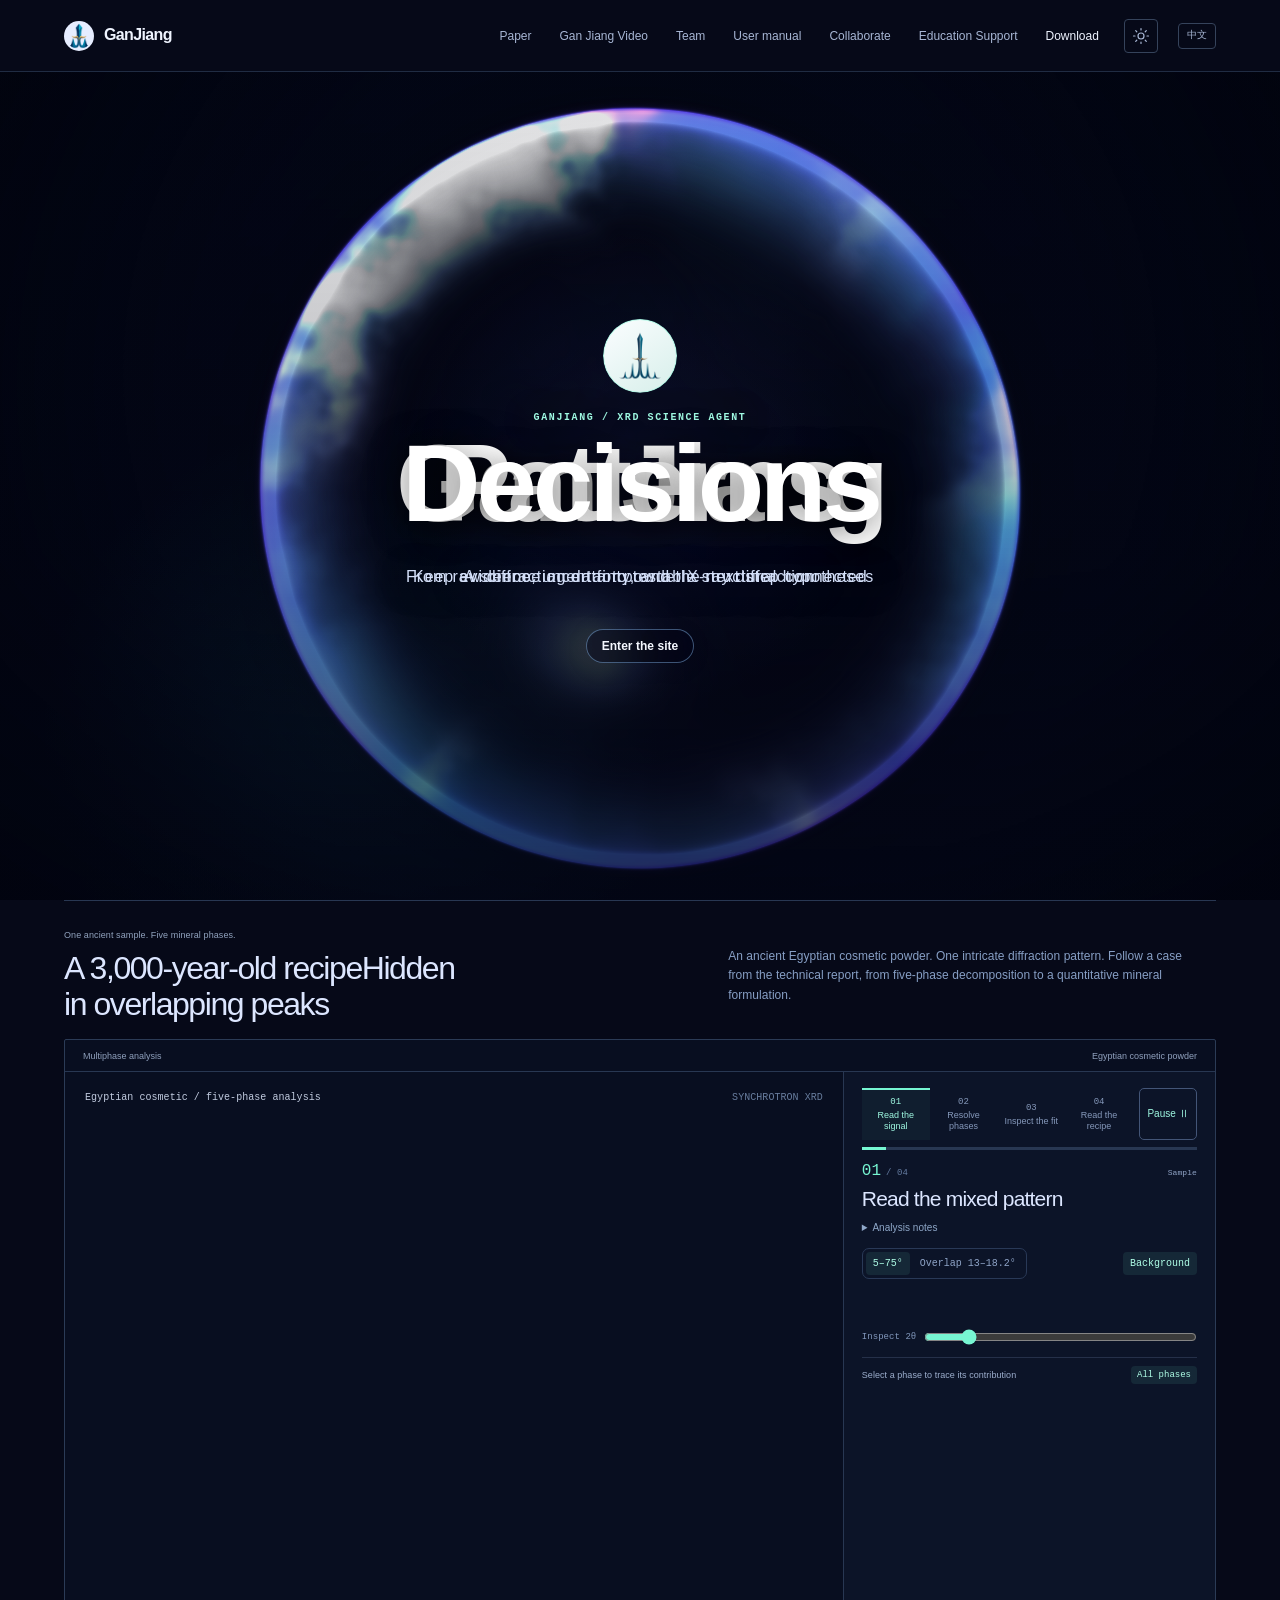
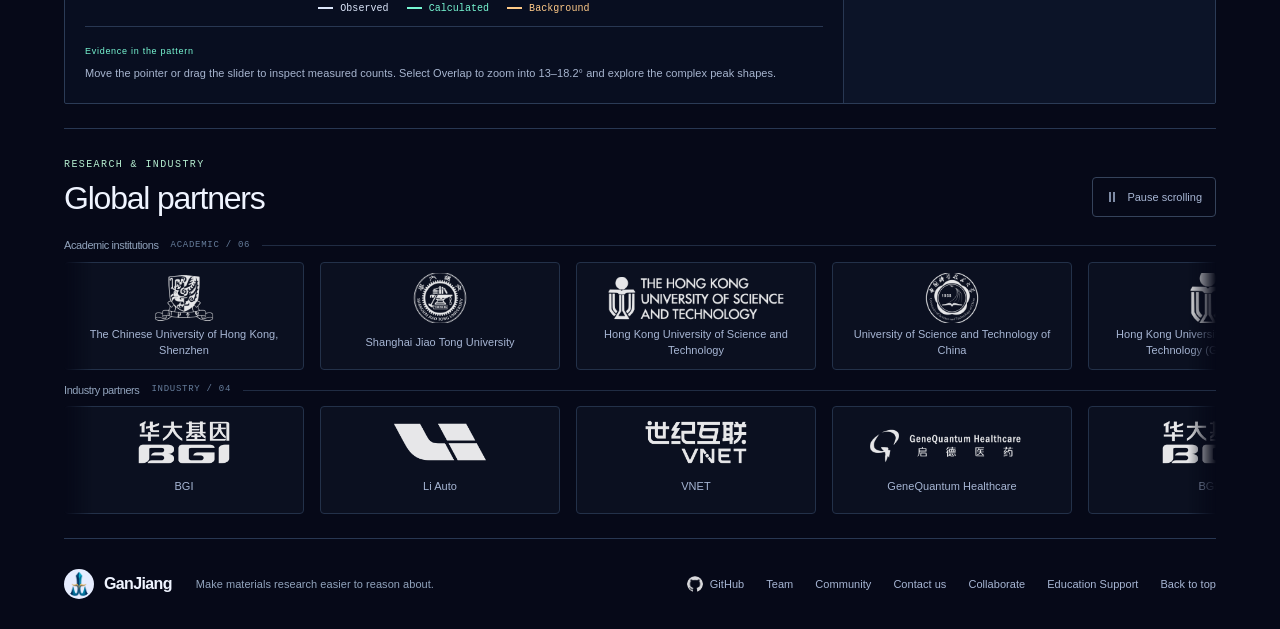
==== index.html @ f4f778bf "update" ====
<!doctype html>
<html lang="zh-CN">
  <head>
    <meta charset="UTF-8" />
    <meta name="viewport" content="width=device-width, initial-scale=1.0" />
    <meta name="description" content="干将是面向粉末 X 射线衍射的科学智能体：把图谱分析变成可追溯的研究判断。" />
    <meta name="theme-color" content="#060918" />
    <script src="theme.js"></script>
    <meta property="og:type" content="website" />
    <meta property="og:locale" content="zh_CN" />
    <meta property="og:title" content="干将 — X 射线衍射科学智能体" />
    <meta property="og:description" content="把复杂图谱转化为可验证的结构结论，推动材料表征智能化。" />
    <meta property="og:image" content="https://ganjiang.asia/assets/video/ganjiang-full-film-poster.jpg" />
    <meta property="og:image:type" content="image/jpeg" />
    <meta property="og:image:width" content="1920" />
    <meta property="og:image:height" content="1080" />
    <meta property="og:image:alt" content="干将连接 XRD 表征、智能分析与材料结构判断" />
    <meta name="twitter:card" content="summary_large_image" />
    <meta name="twitter:title" content="干将 — X 射线衍射科学智能体" />
    <meta name="twitter:description" content="把复杂图谱转化为可验证的结构结论，推动材料表征智能化。" />
    <meta name="twitter:image" content="https://ganjiang.asia/assets/video/ganjiang-full-film-poster.jpg" />
    <title>干将 — X 射线衍射科学智能体</title>
    <link rel="icon" type="image/png" href="assets/images/favicon.png" />
    <link rel="apple-touch-icon" href="assets/images/apple-touch-icon.png" />
    <link rel="preload" as="image" href="assets/images/ganjiang-logo-small.webp" fetchpriority="high" />
    <link rel="preload" as="image" href="assets/video/ganjiang-inside-matter-poster.webp" type="image/webp" />
    <link rel="stylesheet" href="styles.css" />
    <link rel="stylesheet" href="phase-story.css" />
    <link rel="stylesheet" href="design-system.css" />
    <link rel="stylesheet" href="egypt-story.css" />
    <link rel="stylesheet" href="science-film.css" />
    <link rel="stylesheet" href="community.css" />
    <link rel="stylesheet" href="site-chrome.css" />
    <link rel="stylesheet" href="presentation.css" />
    <link rel="stylesheet" href="global-users.css" />
    <link rel="stylesheet" href="education.css" />
    <link rel="stylesheet" href="theme.css" />
    <noscript><style>#presentation[data-reveal]{opacity:1;transform:none}</style></noscript>
    <script defer src="intro-scene.js"></script>
    <script defer src="script.js"></script>
    <script defer src="science-data.js"></script>
    <script defer src="assets/science/benchmark-data.js"></script>
    <script defer src="phase-story.js"></script>
    <script defer src="science-charts.js"></script>
    <script defer src="design.js"></script>
    <script defer src="system-story.js"></script>
    <script defer src="egypt-story.js"></script>
    <script defer src="science-film.js"></script>
    <script defer src="community.js"></script>
    <script defer src="partners.js"></script>
    <script defer src="presentation.js"></script>
    <script defer src="global-users.js"></script>
    <script defer src="education.js"></script>
    <script defer src="title-style.js"></script>
</head>
  <body class="site-v2">
    <a class="skip-link" href="#home" data-design-copy="skip">跳到主要内容</a>
    <header class="site-header shared-header">
      <a class="brand" href="#top" aria-label="Gan Jiang 首页"><img class="brand-logo" width="30" height="30" decoding="async" src="assets/images/logo-small.webp" alt="" /> GanJiang</a>
      <div class="header-actions"><div class="social-links header-social" aria-label="社交链接"><a class="social-link github-link" href="https://github.com/DeltaGanjiang" target="_blank" rel="noreferrer" aria-label="GitHub: DeltaGanjiang"><img src="assets/images/github.webp" alt="" /><span>GitHub</span></a><span class="social-link xiaohongshu-link" aria-label="小红书：95614037352"><img src="assets/images/xaiohongshu.webp" alt="" /><span>95614037352</span></span></div><button class="language-toggle" type="button" aria-label="Switch to English">EN</button><button aria-controls="site-nav" class="menu-toggle" type="button" aria-label="打开导航" aria-expanded="false">菜单</button></div>
      <nav id="site-nav" class="nav" aria-label="Main navigation"><a href="https://arxiv.org/abs/2610.07862" target="_blank" rel="noopener noreferrer" data-design-copy="navPaper">论文</a><a href="film.html" data-design-copy="navFilm">干将视频介绍</a><a href="team.html" data-i18n="navTeam">团队成员</a><a href="booklet/index.html" data-design-copy="navManual" data-booklet-link>使用说明书</a><a href="collaborate.html" data-design-copy="navCollaboration">生态合作</a><a href="education.html" data-education-copy="navEducation">教育支持计划</a><a class="nav-cta" href="apps/index.html" data-design-copy="navDownload">下载干将</a></nav>
    <div class="reading-progress" aria-hidden="true"><i></i></div></header>
    <main id="top">
      <section class="orb-intro" aria-labelledby="orb-intro-title">
        <canvas id="orb-canvas" aria-hidden="true"></canvas>
        <div class="orb-intro-copy">
          <img class="orb-intro-logo" width="256" height="256" fetchpriority="high" decoding="async" src="assets/images/ganjiang-logo-small.webp" alt="" />
          <p class="orb-intro-kicker">GANJIANG / XRD SCIENCE AGENT</p>
          <div class="orb-intro-message">
            <h1 id="orb-intro-title"><span class="orb-copy-frame" data-i18n="orbTitle">干将</span><span class="orb-copy-frame" data-i18n="orbTitleTwo" aria-hidden="true">图谱</span><span class="orb-copy-frame" data-i18n="orbTitleThree" aria-hidden="true">决策</span></h1>
            <p class="orb-intro-subtitle"><span class="orb-copy-frame" data-i18n="orbSubtitle">面向粉末 X 射线衍射的科学智能体</span><span class="orb-copy-frame" data-i18n="orbSubtitleTwo" aria-hidden="true">从原始衍射信号，走向可验证的结构判断</span><span class="orb-copy-frame" data-i18n="orbSubtitleThree" aria-hidden="true">让证据、不确定性与下一步始终保持连接</span></p>
          </div>
          <a class="orb-intro-enter" href="#home" data-i18n="orbCta">进入首页</a>
        </div>
      </section>
      <section id="home" class="hero section-shell" aria-labelledby="hero-title">
        <div class="hero-copy">
          <p class="eyebrow hero-label"><span data-i18n="heroEyebrow">面向粉末 X 射线衍射的科学智能体</span></p>
          <h2 id="hero-title" data-i18n="heroTitle"><span class="hero-title-line">从一张图谱</span><span class="hero-title-line">到可信的<em>结构结论</em></span></h2>
          <p class="hero-text" data-i18n="heroText">干将连接物相识别、多相分解与结构精修，让每一步判断都有证据可循。</p>
          <div class="hero-actions"><a class="button" href="#egypt-story" data-design-copy="explore">探索古埃及配方</a><a class="text-link" href="apps/index.html" data-design-copy="try">体验干将</a></div>
        </div>
        <a class="hero-research" href="#egypt-story" aria-label="探索古埃及化妆粉的研究故事 / Explore the Egyptian cosmetic story">
          <div class="hero-research-head"><span data-design-copy="researchLabel">古埃及 × 现代材料科学</span><svg class="egypt-eye-mark" viewBox="0 0 90 44" aria-hidden="true"><path d="M5 17Q28 -2 54 17Q30 34 5 17ZM5 17H0M54 17L85 8L67 21H54M7 7Q30 -7 54 8M28 27V42L18 32M42 26Q62 36 69 28Q74 19 62 24"/><circle cx="30" cy="16" r="8"/></svg></div>
          <div class="hero-research-title"><p data-design-copy="sample">一份古埃及化妆粉</p><span>5 <small data-design-copy="phases">种矿物</small></span></div>
          <svg id="hero-data-plot" viewBox="0 0 640 320" role="img" aria-label="埃及样品实测图谱与五相分量 / Egyptian sample pattern and phase contributions"><g class="hero-data-grid"><path d="M35 50H610M35 110H610M35 170H610M35 230H610"/></g><g id="hero-data-paths"></g><g class="hero-data-axis"><text x="35" y="302">5°</text><text x="306" y="302">2θ</text><text x="592" y="302">75°</text></g></svg>
          <div class="hero-phase-key"><span>CaSO₄·2H₂O</span><span>Pb₂Cl₂CO₃</span><span>PbCO₃</span><span>PbS</span><span>PbOHCl</span></div>
          <div class="hero-research-foot"><p data-design-copy="caseLink">从三千年前的眼妆，走进现代材料科学</p></div>
        </a>
        <div class="hero-proof"><p data-design-copy="proofLabel">仅输入 XRD<br />单相 Top-1 准确率</p><a href="#benchmarks"><span>MP500</span><strong>96.30<small>%</small></strong></a><a href="#benchmarks"><span>RRUFF</span><strong>81.78<small>%</small></strong></a><a href="#benchmarks"><span>opXRD</span><strong>40.83<small>%</small></strong></a><a class="proof-link" href="#benchmarks" data-design-copy="compare">查看基线对比</a></div>
      </section>
      <section id="science-film" class="science-film section-shell" aria-labelledby="science-film-title">
        <div class="science-film-copy">
          <p class="eyebrow" data-film-copy="eyebrow">GanJiang Agent · 材料智能</p>
          <h2 id="science-film-title" data-film-copy="title">读懂图谱<br />看清材料</h2>
          <p data-film-copy="body">用 58 秒了解原子排列如何影响材料，XRD 如何揭示结构，以及干将如何连接分析工具、检验结果并积累经验。</p>
          <span class="science-film-meta">GANJIANG AGENT · 58 SEC</span>
        </div>
        <figure class="science-film-player">
          <video id="science-film-video" width="1920" height="1080" data-narrated playsinline controls preload="none" poster="assets/video/ganjiang-inside-matter-poster.webp" aria-label="干将 58 秒说明短片：晶体结构的意义与干将的贡献" aria-describedby="science-film-note">
            <source src="assets/video/ganjiang-inside-matter-58s-en.mp4" type="video/mp4" />
            <a href="assets/video/ganjiang-inside-matter-58s-en.mp4" data-film-copy="download">下载宣传片</a>
          </video>
          <figcaption>
            <a class="science-film-youtube" href="https://www.youtube.com/watch?v=rs89gWQ9ATA" target="_blank" rel="noopener noreferrer" aria-label="在 YouTube 播放 / Watch on YouTube">
              <svg width="28" height="20" viewBox="0 0 28 20" aria-hidden="true" focusable="false"><rect width="28" height="20" rx="6" fill="#ff0000" /><path d="M11 5.5 19 10l-8 4.5Z" fill="#fff" /></svg>
              <span>YouTube</span>
            </a>
            <span id="science-film-note" data-film-copy="note" role="status" hidden></span>
            <div class="science-film-actions"><button id="science-film-sound" type="button" aria-controls="science-film-video" aria-pressed="false" hidden>开启声音</button><button id="science-film-toggle" type="button" aria-controls="science-film-video" hidden>播放短片 ▷</button></div>
          </figcaption>
          <a class="science-film-download" href="assets/video/ganjiang-inside-matter-58s-en.mp4" download data-film-copy="download">下载宣传片</a>
          <a class="science-film-full-link" href="film.html"><span data-film-copy="playFull">播放完整视频</span><span class="science-film-full-meta">09:42 · ENGLISH</span></a>
        </figure>
      </section>
      <section id="education" class="education-home section-shell" aria-labelledby="education-home-title">
        <div class="education-home-copy">
          <p class="edu-eyebrow" data-education-copy="homeEyebrow">面向高校与科研机构的院系或二级机构</p>
          <h2 id="education-home-title" data-education-copy="homeTitle">干将教育支持计划<br /><em>正式启动</em></h2>
          <p class="edu-intro" data-education-copy="homeIntro">让更多教师、研究人员和学生，在真实的课堂与研究中用上干将。面向高校、科研机构所属的院系或二级机构，提供限期免费使用支持。</p>
          <div class="edu-actions"><a class="edu-button" href="education.html" data-education-copy="homeCta">了解计划与申请</a><span class="edu-action-note" data-education-copy="noCharge">到期自动结束，账户积分清零，不自动转付费</span></div>
        </div>
        <div class="edu-offer">
          <p class="edu-offer-title" data-education-copy="offerTitle">为教学与科研，留一份探索空间</p>
          <dl class="edu-stats"><div><dt data-education-copy="peopleLabel">每个获批单位最多支持</dt><dd>50 <span data-education-copy="peopleUnit">人</span></dd></div><div><dt data-education-copy="periodLabel">自开通之日起</dt><dd>3 <span data-education-copy="monthUnit">个月</span></dd></div></dl>
          <p class="edu-offer-note" data-education-copy="quotaNote">具体人数、指定功能及使用额度以审核结果为准，免费支持不等于无限量使用。</p>
        </div>
      </section>
      <section id="global-users" class="global-users section-shell" aria-labelledby="global-users-title">
        <div class="global-users-copy">
          <p class="eyebrow">GANJIANG / GLOBAL COMMUNITY</p>
          <h2 id="global-users-title" data-globe-copy="title">用户来自全球</h2>
          <p class="global-users-intro" data-globe-copy="intro">跨越时区与山海，让对材料的探索彼此连接。</p>
          <div class="global-users-stat"><strong>500+</strong><div><span data-globe-copy="points">个地图展示点</span><small data-globe-copy="reach">连接世界的每一份好奇</small></div></div>
          <div class="global-users-legend"><span><i class="globe-user-key"></i><span data-globe-copy="userKey">用户分布点位</span></span><span><i class="globe-place-key"></i><span data-globe-copy="placeKey">科研地标</span></span></div>
          <div class="global-places-heading"><h3 data-globe-copy="places">探索高校与科研地标</h3><span data-globe-copy="select">点击定位</span></div>
          <div class="global-places" role="group" aria-label="选择科研地标" data-globe-places>
            <button type="button" data-globe-place="tsinghua" disabled><img class="global-place-logo" src="assets/globe/logos/tsinghua.svg" width="32" height="32" loading="lazy" decoding="async" alt="" /><span class="global-place-name">清华大学</span></button>
            <button type="button" data-globe-place="sjtu" disabled><img class="global-place-logo" src="assets/globe/logos/sjtu-hd.png" width="32" height="32" loading="lazy" decoding="async" alt="" /><span class="global-place-name">上海交通大学</span></button>
            <button type="button" data-globe-place="hkust" disabled><img class="global-place-logo" src="assets/globe/logos/hkust.png" width="32" height="32" loading="lazy" decoding="async" alt="" /><span class="global-place-name">香港科技大学</span></button>
            <button type="button" data-globe-place="nus" disabled><img class="global-place-logo" src="assets/globe/logos/nus.svg" width="32" height="32" loading="lazy" decoding="async" alt="" /><span class="global-place-name">新加坡国立大学</span></button>
            <button type="button" data-globe-place="tokyo" disabled><img class="global-place-logo" src="assets/globe/logos/tokyo.png" width="32" height="32" loading="lazy" decoding="async" alt="" /><span class="global-place-name">东京大学</span></button>
            <button type="button" data-globe-place="sydney" disabled><img class="global-place-logo" src="assets/globe/logos/sydney.png" width="32" height="32" loading="lazy" decoding="async" alt="" /><span class="global-place-name">悉尼大学</span></button>
            <button type="button" data-globe-place="mit" disabled><img class="global-place-logo" src="assets/globe/logos/mit.svg" width="32" height="32" loading="lazy" decoding="async" alt="" /><span class="global-place-name">麻省理工学院</span></button>
            <button type="button" data-globe-place="stanford" disabled><img class="global-place-logo" src="assets/globe/logos/stanford.png" width="32" height="32" loading="lazy" decoding="async" alt="" /><span class="global-place-name">斯坦福大学</span></button>
            <button type="button" data-globe-place="oxford" disabled><img class="global-place-logo" src="assets/globe/logos/oxford.png" width="32" height="32" loading="lazy" decoding="async" alt="" /><span class="global-place-name">牛津大学</span></button>
            <button type="button" data-globe-place="eth" disabled><img class="global-place-logo" src="assets/globe/logos/eth.png" width="32" height="32" loading="lazy" decoding="async" alt="" /><span class="global-place-name">苏黎世联邦理工学院</span></button>
            <button type="button" data-globe-place="usp" disabled><img class="global-place-logo" src="assets/globe/logos/usp.svg" width="32" height="32" loading="lazy" decoding="async" alt="" /><span class="global-place-name">圣保罗大学</span></button>
            <button type="button" data-globe-place="ucl" disabled><img class="global-place-logo" src="assets/globe/logos/ucl.png" width="32" height="32" loading="lazy" decoding="async" alt="" /><span class="global-place-name">伦敦大学学院</span></button>
          </div>
          <p class="global-users-note" data-globe-copy="note">红点为用户位置示意图</p>
        </div>
        <figure class="global-globe">
          <div class="globe-topline"><span>ONE PLANET. SHARED CURIOSITY.</span><span data-globe-copy="drag">拖动探索用户分布</span></div>
          <div class="globe-stage">
            <canvas id="global-users-canvas" width="800" height="800" tabindex="0" role="img" aria-label="可旋转的全球分布地球" aria-describedby="globe-help"></canvas>
            <div class="globe-zoom" role="group" aria-label="地球缩放" data-globe-zoom-controls>
              <button type="button" data-globe-zoom-out aria-label="缩小地球" aria-controls="global-users-canvas" disabled>−</button>
              <output data-globe-zoom-level aria-live="polite" aria-label="缩放比例">1×</output>
              <button type="button" data-globe-zoom-in aria-label="放大地球" aria-controls="global-users-canvas" disabled>+</button>
            </div>
            <div class="globe-feedback" role="status"><span data-globe-status>正在加载地球…</span><button type="button" data-globe-retry hidden>重新加载</button></div>
            <noscript><p class="globe-noscript">启用 JavaScript 即可旋转地球与查看点位。<br />Enable JavaScript to explore the globe.</p></noscript>
          </div>
          <figcaption class="globe-caption">
            <div class="globe-location" aria-live="polite"><span class="globe-location-icon" aria-hidden="true">⌖</span><div><strong data-globe-location data-globe-copy="location">探索全球科研地标</strong><span data-globe-city data-globe-copy="locationHint">选择单位，将地球转向它所在的城市</span></div></div>
            <div class="globe-controls"><button type="button" data-globe-toggle disabled aria-controls="global-users-canvas" aria-pressed="false">暂停旋转</button><button type="button" data-globe-reset disabled aria-controls="global-users-canvas" data-globe-copy="reset">重置视角</button></div>
          </figcaption>
          <p id="globe-help" class="globe-help" data-globe-copy="help">拖动旋转 · 双击局部放大 · 点击地球后滚轮缩放 · 方向键旋转，+/− 缩放</p>
        </figure>
      </section>
      <section id="egypt-story" class="egypt-story section-shell" aria-labelledby="egypt-story-title">
        <div class="egypt-feature">
          <figure class="egypt-artwork">
            <div class="egypt-artwork-heading"><span>EGYPT / MATERIAL MEMORY</span><span data-egypt-copy="era">约三千年前</span></div>
            <svg class="egypt-scene" viewBox="0 0 680 550" role="img" aria-labelledby="egypt-scene-title egypt-scene-desc">
              <title id="egypt-scene-title" data-egypt-copy="sceneTitle">从古埃及眼妆到晶体结构与衍射图谱</title>
              <desc id="egypt-scene-desc" data-egypt-copy="sceneDesc">金色埃及眼纹与化妆容器，矿物颗粒流向晶格示意，下方呈现样品实测衍射曲线。</desc>
              <defs>
                <linearGradient id="egypt-gold" x1="0" y1="0" x2="1" y2="1"><stop stop-color="#f7dc9c"/><stop offset=".5" stop-color="#bd8948"/><stop offset="1" stop-color="#f0cf86"/></linearGradient>
                <linearGradient id="egypt-stone" x1="0" y1="0" x2="1" y2=".6"><stop stop-color="#18313d"/><stop offset=".5" stop-color="#234959"/><stop offset="1" stop-color="#101f30"/></linearGradient>
                <linearGradient id="egypt-beam"><stop stop-color="#77f6d2" stop-opacity="0"/><stop offset="1" stop-color="#77f6d2" stop-opacity=".18"/></linearGradient>
                <radialGradient id="egypt-halo"><stop stop-color="#c49350" stop-opacity=".12"/><stop offset="1" stop-color="#c49350" stop-opacity="0"/></radialGradient>
                <clipPath id="egypt-trace-clip"><rect x="58" y="412" width="564" height="98"/></clipPath>
              </defs>
              <g aria-hidden="true">
                <circle cx="250" cy="210" r="220" fill="url(#egypt-halo)"/>
                <g class="egypt-landscape" fill="none" stroke="#c8a46b">
                  <circle cx="340" cy="101" r="47"/><circle cx="340" cy="101" r="58" stroke-dasharray="1 9"/>
                  <path d="M35 365L135 235L231 365M135 235L157 365M429 365L512 263L603 365M512 263L533 365M9 374Q170 349 318 372T668 368"/>
                  <path d="M42 39H94M42 39V91M638 39H586M638 39V91M42 518V493M638 518V493"/>
                </g>
                <g class="egypt-relic">
                  <g class="egypt-eye" fill="none" stroke="url(#egypt-gold)" stroke-linecap="round" stroke-linejoin="round">
                    <path class="egypt-ink" pathLength="1" d="M88 159Q161 91 249 151L302 128L264 167L246 166Q162 224 88 159Z" stroke-width="4"/>
                    <path d="M89 133Q155 81 239 129" stroke-width="9"/>
                    <path d="M153 194V248L131 222M196 199Q228 237 261 211Q276 194 258 191Q243 189 244 201" stroke-width="4"/>
                    <circle cx="165" cy="158" r="26" fill="#b88b4b" fill-opacity=".13" stroke-width="2"/>
                    <circle cx="165" cy="158" r="13" fill="#dabb7c" stroke="none"/>
                    <path d="M98 160Q165 112 245 160" stroke-width="1" opacity=".6"/>
                  </g>
                  <g class="egypt-vessel" stroke="url(#egypt-gold)" stroke-width="1.5" stroke-linejoin="round">
                    <path d="M119 291L121 310Q88 330 103 372Q111 397 167 398Q221 397 231 372Q245 330 212 310L214 291Z" fill="url(#egypt-stone)"/>
                    <ellipse cx="166" cy="291" rx="48" ry="12" fill="#10212b"/>
                    <ellipse cx="166" cy="292" rx="35" ry="6" fill="#080f19" stroke="#8a714b"/>
                    <path d="M103 345Q166 367 231 345M101 355Q166 378 232 355M114 381Q167 396 221 381" fill="none"/>
                    <path d="M119 359L128 371L138 364L148 378L159 368L169 380L179 369L190 377L200 365L211 372L219 360" fill="none" stroke-width="1"/>
                    <path d="M179 293L219 245" stroke="#d8b678" stroke-width="5" stroke-linecap="round"/>
                    <path d="M118 322Q108 342 118 357" fill="none" stroke="#aecaca" opacity=".35"/>
                  </g>
                </g>
                <g class="egypt-grains" fill="#d6b577">
                  <circle cx="221" cy="286" r="2.5" style="--grain:0"/><circle cx="245" cy="273" r="3" style="--grain:1"/><circle cx="267" cy="289" r="2" style="--grain:2"/>
                  <circle cx="282" cy="257" r="3.5" style="--grain:3"/><circle cx="306" cy="270" r="2" style="--grain:4"/><circle cx="324" cy="248" r="3" style="--grain:5"/>
                  <circle cx="347" cy="261" r="2.5" style="--grain:6"/><circle cx="369" cy="239" r="3" style="--grain:7"/><circle cx="389" cy="247" r="2" style="--grain:8"/>
                </g>
                <g class="egypt-crystal">
                  <circle class="egypt-orbit" cx="490" cy="249" r="108" fill="none" stroke="#75b9c6" stroke-opacity=".25" stroke-dasharray="2 9"/>
                  <g fill="none" stroke="#70b1c1" stroke-width="1.2">
                    <path d="M422 214L490 175L558 214V294L490 334L422 294ZM422 214L490 253L558 214M490 253V334"/>
                    <path d="M490 175V254L422 294M490 254L558 294M456 195V274L524 314M524 195V274L456 314M422 254L490 214L558 254L490 294Z" stroke-opacity=".45"/>
                  </g>
                  <g fill="#88c9d3" stroke="#152f3c" stroke-width="4">
                    <circle cx="422" cy="214" r="7"/><circle cx="490" cy="175" r="8"/><circle cx="558" cy="214" r="7"/><circle cx="422" cy="294" r="7"/><circle cx="490" cy="334" r="8"/><circle cx="558" cy="294" r="7"/>
                    <circle cx="456" cy="235" r="6"/><circle cx="524" cy="235" r="6"/><circle cx="490" cy="294" r="6"/>
                    <circle cx="490" cy="253" r="10" fill="#e3c181"/>
                  </g>
                  <g class="egypt-scan"><path d="M389 180H587V209H389Z" fill="url(#egypt-beam)"/><path d="M389 209H587" stroke="#90e4d2" stroke-opacity=".75"/></g>
                </g>
                <g class="egypt-trace" fill="none">
                  <path d="M58 450H622M58 485H622" stroke="#253340" stroke-dasharray="2 6"/>
                  <g id="egypt-feature-traces" clip-path="url(#egypt-trace-clip)"></g>
                  <path d="M58 510H622" stroke="#44504e"/>
                </g>
              </g>
              <g class="egypt-scene-labels"><text x="90" y="267" data-egypt-copy="kohl">眼妆 · 矿物之美</text><text x="490" y="384" text-anchor="middle" data-egypt-copy="lattice">晶格示意</text><text x="58" y="434" data-egypt-copy="measurement">样品实测衍射信号</text><text x="622" y="529" text-anchor="end">2θ · 5–75°</text></g>
            </svg>
            <figcaption class="egypt-artwork-caption"><span data-egypt-copy="artNote">器物与晶格为艺术示意；曲线来自本页样品。</span><button type="button" id="egypt-motion" aria-controls="egypt-story" hidden>暂停动效 Ⅱ</button></figcaption>
          </figure>
          <div class="egypt-editorial">
            <p class="eyebrow" data-egypt-copy="eyebrow">古老的眼妆，今天的科学问题</p>
            <h2 id="egypt-story-title" data-egypt-copy="title">一抹眼妆<br />跨越三千年的<br /><em>材料科学</em></h2>
            <p class="egypt-lead" data-egypt-copy="lead">古埃及人留下了化妆粉，也留下了关于材料的谜题：用了什么矿物？如何配比？天然研磨，还是化学合成？</p>
            <div class="egypt-chapters" role="group" aria-label="埃及故事阶段 / Egyptian story chapters" hidden>
              <button type="button" data-egypt-stage="0" aria-pressed="true"><span>01</span><b data-egypt-copy="chapter0">一抹眼妆</b></button>
              <button type="button" data-egypt-stage="1" aria-pressed="false"><span>02</span><b data-egypt-copy="chapter1">五种矿物</b></button>
              <button type="button" data-egypt-stage="2" aria-pressed="false"><span>03</span><b data-egypt-copy="chapter2">现代科学</b></button>
            </div>
            <p id="egypt-stage-caption" class="egypt-stage-caption">从眼线的色泽与质感，追问一份古老粉末的矿物组成。</p>
            <a class="egypt-analysis-link" href="#phase-story"><span data-egypt-copy="cta">让干将读出这份配方</span></a>
          </div>
        </div>
        <div class="egypt-value-heading"><p data-egypt-copy="valueHeading">从理解古代工艺，到分析今天的材料</p><span>THEN / NOW</span></div>
        <div class="egypt-value-grid">
          <article><span>01 /</span><h3 data-egypt-copy="value1Title">让配方成为证据</h3><p data-egypt-copy="value1Body">识别矿物、定量配比，把古老粉末转化为可核查的组成信息，为文物材料研究提供依据。</p></article>
          <article><span>02 /</span><h3 data-egypt-copy="value2Title">追溯化学工艺</h3><p data-egypt-copy="value2Body">研究者在古埃及化妆粉中发现含氯铅化合物，为古人掌握湿化学合成提供了证据。</p></article>
          <article><span>03 /</span><h3 data-egypt-copy="value3Title">回应现代材料难题</h3><p data-egypt-copy="value3Body">多相共存、衍射峰重叠、定量验证，也是现代材料表征的问题。这个案例呈现了干将从复杂信号提取可审阅结论的分析流程。</p></article>
        </div>
        <p class="egypt-sources"><span data-egypt-copy="sources">历史研究参考</span><a href="https://www.nature.com/articles/17240" target="_blank" rel="noreferrer">Walter et al. · Nature (1999)</a><a href="https://www.esrf.fr/files/live/sites/www/files/ExternalFiles/Communication/Newsletter/NL32.pdf" target="_blank" rel="noreferrer">ESRF · Newsletter 32</a><span data-egypt-copy="sourceNote">本页五相结果来自干将案例报告。</span></p>
      </section>
      <section id="phase-story" class="phase-story section-shell" aria-labelledby="phase-story-title">
        <header class="phase-story-heading">
          <div><p class="eyebrow" data-story-copy="eyebrow">从一份古老样品，读出五种矿物</p><h2 id="phase-story-title" data-story-copy="title">三千年的配方<br />藏在重叠的峰里</h2></div>
          <p data-story-copy="intro">一份古埃及化妆粉，一张复杂的衍射图谱。跟随报告中的真实案例，看干将如何分解五相、验证拟合，重建矿物配比。</p>
        </header>
        <div class="phase-story-board" data-step="0">
          <div class="phase-story-bar"><span data-story-copy="analysisLabel">多相图谱分析</span><span data-story-copy="demo">报告案例 · 分步解读</span></div>
          <div class="phase-story-layout">
            <div class="phase-story-visual">
              <div class="phase-plot-heading"><span data-story-copy="pattern">古埃及化妆粉 / 五相分析</span><span>SYNCHROTRON XRD</span></div>
              <div class="xrd-chart-wrap"><svg id="egypt-chart" viewBox="0 0 760 440" role="img" aria-labelledby="egypt-chart-title"><title id="egypt-chart-title">古埃及化妆粉的实测、拟合、物相分量与残差</title><defs><clipPath id="xrd-clip"><rect x="64" y="30" width="672" height="345"/></clipPath></defs><g id="xrd-grid"></g><g id="xrd-traces" clip-path="url(#xrd-clip)"></g><g id="xrd-labels"></g><g id="xrd-cursor" visibility="hidden"><line x1="0" y1="30" x2="0" y2="375" stroke="#b8c9e6" stroke-dasharray="3 5"/><circle r="4" fill="#fff"/></g><rect id="xrd-hit" x="64" y="30" width="672" height="345" fill="transparent" /></svg></div>
              <div class="xrd-legend"><span class="observed-key" data-story-copy="observed">实测</span><span class="fit-key" data-story-copy="calculated">拟合</span><span class="background-key" data-story-copy="background">背景</span></div>
              <div class="phase-finding"><span class="phase-finding-label" data-story-copy="evidence">图谱上的证据</span><p id="phase-finding-text"></p></div>
            </div>
            <aside class="phase-control-panel" aria-label="图谱调控 / Chart controls">
          <div class="phase-story-controls"><div class="phase-step-buttons" role="group" aria-label="分析步骤"><button type="button" data-story-step="0"><span>01</span><b data-story-copy="step0">读取信号</b></button><button type="button" data-story-step="1"><span>02</span><b data-story-copy="step1">辨认五相</b></button><button type="button" data-story-step="2"><span>03</span><b data-story-copy="step2">检验拟合</b></button><button type="button" data-story-step="3"><span>04</span><b data-story-copy="step3">读出配方</b></button></div><button class="phase-play" type="button" id="phase-play">播放过程</button></div>
              <div class="phase-playback-progress" role="progressbar" aria-label="播放进度 / Story progress" aria-valuemin="0" aria-valuemax="100" aria-valuenow="0"><i></i></div>
              <div class="phase-story-narrative"><div class="phase-chapter"><span id="phase-step-number">01</span><span>/ 04</span><span id="phase-step-tag"></span></div><h3 id="phase-step-title" aria-live="polite"></h3><details class="phase-explanation"><summary data-story-copy="explanation">分析说明</summary><p id="phase-step-body"></p><div class="phase-inference"><span data-story-copy="judgment">此刻的判断</span><p id="phase-step-result"></p></div></details></div>
              <div class="spectrum-toolbar"><div class="science-switch" role="group" aria-label="角度范围 / Angular range"><button type="button" data-xrd-range="full" aria-pressed="true">5–75°</button><button type="button" data-xrd-range="detail" aria-pressed="false"><span data-story-copy="zoom">重叠区</span> 13–18.2°</button></div><button type="button" id="xrd-background" aria-pressed="true" data-story-copy="background">背景</button></div>
              <div id="xrd-readout" class="xrd-readout" aria-live="off"></div>
              <label class="xrd-angle-control"><span data-story-copy="angle">逐点检查 2θ</span><input id="xrd-angle" type="range" min="0" max="6999" value="1000" aria-label="检查角度 / Inspect angle" /></label>
              <div class="phase-select-heading"><span data-story-copy="selectPhase">选择物相，追踪它的衍射贡献</span><button type="button" id="xrd-all" aria-pressed="true" data-story-copy="all">全部</button></div>
              <div id="phase-composition" class="phase-composition"></div>
            </aside>
          </div>

        </div>
      </section>
      <section id="benchmarks" class="science-benchmark section-shell" aria-labelledby="benchmark-title">
        <header class="phase-story-heading"><div><p class="eyebrow" data-bench-copy="eyebrow">DeltaXRDbench</p><h2 id="benchmark-title" data-bench-copy="title">物相识别评测</h2></div><p data-bench-copy="intro">从模拟图谱到真实实验，在相同任务与输入条件下，查看干将与各基线的识别表现。</p></header>
        <div class="benchmark-board">
          <div class="benchmark-toolbar"><div class="science-switch" role="group" aria-label="Dataset"><button type="button" data-bench-dataset="0" aria-pressed="true">MP500</button><button type="button" data-bench-dataset="1" aria-pressed="false">RRUFF</button><button type="button" data-bench-dataset="2" aria-pressed="false">opXRD</button></div><label><span data-bench-copy="metricLabel">任务 / 指标</span><select id="benchmark-metric"><option value="single">单相 · Top-1</option><option value="multiF1">多相 · F1</option><option value="multiExact">多相 · 完整相集</option></select></label><label><span data-bench-copy="inputLabel">输入条件</span><select id="benchmark-condition"><option value="0">仅 XRD</option><option value="1">XRD + 组成信息</option></select></label></div>
          <div class="benchmark-layout"><div class="benchmark-chart"><div class="benchmark-chart-heading"><h3 id="benchmark-chart-title"></h3><span data-bench-copy="higher">越高越好</span></div><div class="benchmark-scale" aria-hidden="true"><span>0</span><span>25</span><span>50</span><span>75</span><span>100%</span></div><div id="benchmark-bars" role="img"></div><p id="benchmark-context"></p></div><aside class="benchmark-highlight" aria-live="polite"><p data-bench-copy="lead">领先当前最强基线</p><strong id="benchmark-gain"></strong><span data-bench-copy="pp">个百分点</span><p id="benchmark-comparison"></p><div class="benchmark-score"><span>GAN JIANG</span><b id="benchmark-score"></b></div></aside></div>
          <details class="benchmark-method"><summary data-bench-copy="methodTitle">数据来源与评测口径</summary><p id="benchmark-method-text"></p></details>
        </div>
      </section>
      <section id="what" class="intro section-shell" data-reveal><p class="eyebrow" data-i18n="whatEyebrow">它是什么</p><div class="intro-grid"><h2 data-i18n="whatTitle">高通量材料研发的瓶颈，正在从合成转向判断</h2><div><p data-i18n="whatText">合成、计算和机器人实验室能够快速产生大量候选样品，但 PXRD 表征仍常依赖专家逐张分析。物相识别、多相分解、结构精修、微结构参数提取与异常判断被不同软件和经验割裂，已成为材料发现的关键瓶颈。干将将它们统一为可审阅、可复用的自主分析过程。</p><p class="note" data-i18n="whatNote">它服务于研究者的判断，不取代研究者的判断。</p></div></div></section>
      <section id="can-do" class="capabilities" data-reveal><div class="section-shell"><div class="section-heading"><p class="eyebrow" data-i18n="canDoEyebrow">它能做什么</p><h2 data-i18n="canDoTitle">像专家一样分析一张图谱，并决定下一步该做什么</h2></div><div class="capability-grid"><article tabindex="0"><span>01 /</span><h3 data-i18n="capOneTitle">统一数据，先看清问题</h3><p data-i18n="capOneText">解析 .xy、.xrdml、.raw、.csv 等格式，检查元数据、噪声、背景、Kα₂ 与仪器域差异。</p></article><article tabindex="0"><span>02 /</span><h3 data-i18n="capTwoTitle">自主诊断分析任务</h3><p data-i18n="capTwoText">判断单相或多相、晶相或非晶、已知结构或未知结构，以及单张还是原位时间序列。</p></article><article tabindex="0"><span>03 /</span><h3 data-i18n="capThreeTitle">多路识别与定量验证</h3><p data-i18n="capThreeText">联合结构数据库、理论谱、XQueryer 与 XMatcher 输出候选；以 XDecomposer 和 Rietveld 精修共同验证。</p></article><article tabindex="0"><span>04 /</span><h3 data-i18n="capFourTitle">自主、分阶段地精修</h3><p data-i18n="capFourText">根据残差与物理合理性，在 PyWPEM、GSAS-II、FullProf 等引擎间动态选择并调整参数。</p></article><article tabindex="0"><span>05 /</span><h3 data-i18n="capFiveTitle">从失败到实验决策</h3><p data-i18n="capFiveText">记录失败原因、专家修正与后续验证，把可靠经验沉淀为技能，并指导下一轮实验条件。</p></article></div></div></section>
      <section id="system" class="xrd-analysis agent-system" data-reveal aria-labelledby="xrd-analysis-title">
        <div class="section-shell agent-system-shell">
          <header class="agent-system-heading">
            <div><p class="eyebrow" data-i18n="systemEyebrow">自主材料表征系统</p><h2 id="xrd-analysis-title" data-i18n="systemTitle">干将，编排从图谱到下一次实验</h2></div>
            <p data-i18n="systemIntro">以研究意图为起点，调度分析模型、结构数据库与实验仪器；把每次测量、验证和修正连成可审阅的科学闭环。</p>
          </header>

          <div class="system-sequence-toolbar"><p><span id="system-sequence-count">01 / 06</span><span id="system-sequence-caption">从研究问题出发</span></p><div><button type="button" id="system-sequence-play">暂停 Ⅱ</button><button type="button" id="system-sequence-replay">重播</button></div></div>
          <div class="agent-map" id="agent-system-map" data-stage="0" aria-label="干将 XRD 科学智能体动态系统图">
            <div class="agent-map-grid" aria-hidden="true"></div>
            <svg class="agent-routes" viewBox="0 0 1200 620" preserveAspectRatio="none" aria-hidden="true">
              <defs>
                <linearGradient id="route-cyan" x1="0" x2="1"><stop offset="0" stop-color="#76a9ff" /><stop offset=".52" stop-color="#77f6d2" /><stop offset="1" stop-color="#b889ff" /></linearGradient>
                <filter id="route-glow" x="-30%" y="-30%" width="160%" height="160%"><feGaussianBlur stdDeviation="4" result="blur" /><feMerge><feMergeNode in="blur" /><feMergeNode in="SourceGraphic" /></feMerge></filter>
              </defs>
              <path class="system-route system-route-intent" d="M600 112 C600 152 600 175 600 214" />
              <path class="system-route system-route-model" d="M515 307 C465 307 430 307 375 307" />
              <path class="system-route system-route-lab" d="M685 307 C735 307 770 307 825 307" />
              <path class="system-route system-route-source" d="M600 404 C600 454 600 482 600 521" />
              <path class="system-route system-route-loop" d="M280 382 C330 515 448 565 600 565 C752 565 870 515 920 382" />
              <path class="system-route system-route-loop-return" d="M920 246 C870 148 754 122 676 224" />
              <g class="route-points" filter="url(#route-glow)"><circle cx="600" cy="112" r="4" /><circle cx="375" cy="307" r="4" /><circle cx="825" cy="307" r="4" /><circle cx="600" cy="521" r="4" /><circle cx="600" cy="565" r="4" /></g>
            </svg>

            <article class="system-node system-human" data-system-node="0" tabindex="0">
              <p><span>01</span><small data-i18n="systemHumanKicker">研究意图</small></p>
              <h3 data-i18n="systemHumanTitle">材料研究者</h3>
              <div data-i18n="systemHumanDetail">问题 · 约束 · 审阅</div>
            </article>

            <article class="system-node system-domain" data-system-node="1" tabindex="0">
              <header><p><span>02</span><small data-i18n="systemDomainKicker">科学模型 · 干实验</small></p><h3 data-i18n="systemDomainTitle">XRD 分析智能</h3></header>
              <ul>
                <li data-i18n="systemDomainOne">图谱解析</li><li data-i18n="systemDomainTwo">物相识别</li><li data-i18n="systemDomainThree">定量分解</li><li data-i18n="systemDomainFour">结构精修</li>
              </ul>
              <div class="system-port"><i></i><span data-i18n="systemDomainPort">结构假设与证据</span></div>
            </article>

            <article class="system-hub" data-system-node="2" tabindex="0">

              <div class="hub-core"><img src="assets/images/favicon.png" alt="" /></div>

              <h3 data-i18n="systemHubTitle">干将</h3>
              <strong data-i18n="systemHubSubtitle">自主分析编排中枢</strong>
              <ul><li data-i18n="systemHubOne">意图理解</li><li data-i18n="systemHubTwo">路径规划</li><li data-i18n="systemHubThree">交叉验证</li></ul>
            </article>

            <article class="system-node system-lab" data-system-node="3" tabindex="0">
              <header><p><span>03</span><small data-i18n="systemLabKicker">物理实验 · 测量</small></p><h3 data-i18n="systemLabTitle">XRD 仪器与实验室</h3></header>
              <ul>
                <li data-i18n="systemLabOne">样品制备</li><li data-i18n="systemLabTwo">自动测量</li><li data-i18n="systemLabThree">原位序列</li><li data-i18n="systemLabFour">补测与复验</li>
              </ul>
              <div class="system-port"><i></i><span data-i18n="systemLabPort">新图谱与实验反馈</span></div>
            </article>

            <article class="system-node system-external" data-system-node="4" tabindex="0">
              <p><span>04</span><small data-i18n="systemExternalKicker">接口 · 外部能力</small></p>
              <div><strong data-i18n="systemExternalOne">结构数据库</strong><strong data-i18n="systemExternalTwo">分析引擎</strong><strong data-i18n="systemExternalThree">仪器与机器人 API</strong></div>
            </article>

            <div class="system-loop-label"><span data-i18n="systemLoopLabel">分析—实验闭环</span></div>
          </div>
        </div>
      </section>
      <section class="future" data-reveal><div class="section-shell future-grid"><div><p class="eyebrow" data-i18n="futureEyebrow">面向未来实验室</p><h2 data-i18n="futureTitle">从报告，走向“实验—表征—决策”的材料发现闭环</h2></div><div class="future-body"><p data-i18n="futureTextOne">干将连接机器人实验室、计算筛选与 XRD 表征：回答目标相是否形成、杂相从何而来、是否需要补测，以及下一轮应调整哪些测试参数。</p><p data-i18n="futureTextTwo">它不会把未经验证的经验直接写进系统；只有被证据、专家与后续实验共同确认的策略，才会成为可版本化、可评估、可回滚的分析技能。</p><a class="button" href="apps/index.html" data-i18n="futureCta">下载和体验</a></div></div></section>
      <section id="presentation" class="presentation section-shell" data-reveal aria-labelledby="presentation-title">
        <div class="presentation-copy">
          <p class="eyebrow" data-i18n="presentationEyebrow">项目介绍</p>
          <h2 id="presentation-title" data-i18n="presentationTitle">用一份演示，快速了解干将</h2>
          <p data-i18n="presentationText">查看干将的项目介绍，了解平台愿景、核心能力与应用场景。</p>
          <a class="button" href="assets/ganjiang-presentation-20260916.pptx" download data-i18n="presentationCta">下载介绍 PPT</a>
        </div>
        <div class="presentation-mount">
          <div class="presentation-viewer" data-presentation data-slide-count="22" data-slide-base="assets/presentation/native-cace2f15db32-d325102dda7c/" role="region" aria-label="项目介绍幻灯片" tabindex="0">
            <a class="presentation-stage" href="assets/presentation/native-cace2f15db32-d325102dda7c/slide-01.webp" target="_blank" rel="noopener" aria-label="查看幻灯片大图">
              <img id="presentation-slide" src="assets/presentation/native-cace2f15db32-d325102dda7c/slide-01.webp" width="1920" height="1080" loading="lazy" decoding="async" alt="干将项目介绍，第 1 页，共 22 页" />
            </a>
            <div class="presentation-feedback" hidden>
              <p role="status" aria-live="polite"></p>
              <button type="button" data-presentation-retry data-presentation-copy="retry" hidden>重新加载</button>
            </div>
            <div class="presentation-toolbar" hidden>
              <div class="presentation-pagination">
                <button type="button" data-presentation-prev aria-controls="presentation-slide" disabled><span aria-hidden="true">←</span><span data-presentation-copy="previous">上一页</span></button>
                <span class="presentation-counter" aria-live="polite" aria-atomic="true">1 / 22</span>
                <button type="button" data-presentation-next aria-controls="presentation-slide"><span data-presentation-copy="next">下一页</span><span aria-hidden="true">→</span></button>
              </div>
              <button type="button" data-presentation-expand aria-haspopup="dialog" aria-controls="presentation-dialog" data-presentation-copy="expand">放大查看</button>
              <button type="button" data-presentation-close data-presentation-copy="close" hidden>关闭</button>
            </div>
          </div>
          <noscript><p class="presentation-noscript">可下载 PPT 查看全部 22 页，或启用 JavaScript 在线翻页。</p></noscript>
        </div>
      </section>
      <dialog id="presentation-dialog" class="presentation-dialog" aria-label="项目介绍幻灯片大图"></dialog>
      <section id="news" class="news section-shell" data-reveal aria-labelledby="news-title">
        <header class="news-heading"><div><p class="eyebrow" data-i18n="newsEyebrow">媒体关注</p><h2 id="news-title" data-i18n="newsTitle">新闻报道</h2></div><p data-i18n="newsIntro">来自媒体与行业的项目报道，记录干将在材料科研场景中的实践与进展。</p></header>
        <div class="news-list">
          <a class="news-item" href="https://m.chinanews.com/wap/detail/chs/zw/454169.shtml" target="_blank" rel="noreferrer">
            <div class="news-meta"><time datetime="2026-09-17">2026.09.17</time><span data-i18n="newsSourceCns">中国新闻网</span></div>
            <div class="news-copy"><h3 data-i18n="newsOneTitle">常州AI开发者社区首期活动“自下而上”探路产业AI需求</h3><p data-i18n="newsOneText">报道关注常州AI开发者社区首期活动，并介绍曹斌以“干将——AI for Materials的科研场景实践”为主题，展示智能体在材料科研中的应用。</p></div>
            <span class="news-read" data-i18n="newsRead">阅读全文</span>
          </a>
          <a class="news-item" href="https://mp.weixin.qq.com/s/J50Kn6d04pH801ZuWyYazg" target="_blank" rel="noreferrer">
            <div class="news-meta"><time datetime="2026-09-15">2026.09.15</time><span data-i18n="newsSourceCzec">常州科教城</span></div>
            <div class="news-copy"><h3 data-i18n="newsTwoTitle">AI Agent 应用开发实战｜首期沙龙 9 月 16 日开讲</h3><p data-i18n="newsTwoText">常州科教城发布首期沙龙预告，活动在通用决策智能研究所举行，围绕个人 AI 助手、云服务底座与 Agent 行业落地展开。</p></div>
            <span class="news-read" data-i18n="newsRead">阅读全文</span>
          </a>
        </div>
      </section>
      <section class="name-story section-shell" data-reveal><div class="name-image"><img width="1254" height="1254" loading="lazy" decoding="async" src="assets/images/ganjiang-transparent.webp" alt="Gan Jiang ink-wash motif" /></div><div class="name-copy"><p class="eyebrow" data-i18n="nameEyebrow">为什么叫“干将”</p><h2 class="title-no-wrap" data-i18n="nameTitle">取意于淬炼，也取意于判断</h2><p data-i18n="nameTextOne">“干将”是中国古代铸剑文化中的名字。材料发现同样是一场漫长的淬炼：并非只追求制造更多样品，而是要在复杂的证据中分辨结构、剔除误判，并把每一次验证锻造成下一次更可靠的判断。</p><p data-i18n="nameTextTwo">干将希望成为研究者与未来机器人实验室之间，那位持续学习、谨慎求证的人工智能分析科学家。</p></div></section>
      <section class="why section-shell" data-reveal><div class="why-copy"><p class="eyebrow" data-i18n="whyEyebrow">为什么是它</p><h2 data-i18n="whyTitle">好的分析，不止是一次拟合</h2><p data-i18n="whyText">干将关心的不只是数字是否更好看，也关心结论是否合理、是否经得起复查、能否帮助你决定下一步。每一次经过确认的分析与专家反馈，都会成为它继续演化的基础。</p></div><ol class="principles"><li><span data-i18n="principleOneLabel">证据先行</span><p data-i18n="principleOne">每个建议都应能回到图谱、模型或实验条件。</p></li><li><span data-i18n="principleTwoLabel">多路验证</span><p data-i18n="principleTwo">重要结论用互补的方法交叉检查，而非依赖单一指标。</p></li><li><span data-i18n="principleThreeLabel">持续积累</span><p data-i18n="principleThree">可确认的经验被整理为可复用的分析能力，服务下一次研究。</p></li></ol></section>
      <section id="roadmap" class="roadmap" data-reveal aria-labelledby="roadmap-title">
        <div class="section-shell roadmap-shell">
          <header class="roadmap-heading">
            <div><p class="eyebrow" data-i18n="roadmapEyebrow">产品进度安排 · 2026</p><h2 id="roadmap-title" data-i18n="roadmapTitle">从内测，走向全球正式发布</h2></div>
            <p data-i18n="roadmapIntro">以 Beta 验证真实使用，在两次连续迭代后发布 Preview；随后进入 V0.1.0 宣发窗口，并于 10 月 20 日面向国际用户发布永久版本。</p>
          </header>
          <div class="release-board">
            <div class="release-board-bar"><span>GANJIANG / RELEASE RUNWAY</span><strong><i aria-hidden="true"></i> V0.1.0 · 10.20</strong></div>
            <ol class="roadmap-track">
              <li class="roadmap-stop roadmap-key">
                <div class="roadmap-date"><span>09</span><strong>10</strong></div><div class="roadmap-marker" aria-hidden="true"></div>
                <article><small>01 / BETA</small><h3>Beta Version</h3><p data-i18n="roadmapBetaText">首个内测版本发布</p><b data-i18n="roadmapInternal">内测用户</b></article>
              </li>
              <li class="roadmap-stop roadmap-iteration">
                <div class="roadmap-date roadmap-iteration-date"><span data-i18n="roadmapIterationLabel">迭代</span><strong>01</strong></div><div class="roadmap-marker" aria-hidden="true"></div>
                <article><small>02 / ITERATION</small><h3 data-i18n="roadmapIterationOne">迭代版本 01</h3><p data-i18n="roadmapIterationText">内测版本迭代</p><b data-i18n="roadmapInternal">内测用户</b></article>
              </li>
              <li class="roadmap-stop roadmap-iteration">
                <div class="roadmap-date roadmap-iteration-date"><span data-i18n="roadmapIterationLabel">迭代</span><strong>02</strong></div><div class="roadmap-marker" aria-hidden="true"></div>
                <article><small>03 / ITERATION</small><h3 data-i18n="roadmapIterationTwo">迭代版本 02</h3><p data-i18n="roadmapIterationText">内测版本迭代</p><b data-i18n="roadmapInternal">内测用户</b></article>
              </li>
              <li class="roadmap-stop roadmap-key">
                <div class="roadmap-date"><span>09</span><strong>23</strong></div><div class="roadmap-marker" aria-hidden="true"></div>
                <article><small>04 / PREVIEW</small><h3>Preview Version</h3><p data-i18n="roadmapPreviewText">预览版本发布</p><b data-i18n="roadmapInternal">内测用户</b></article>
              </li>
              <li class="roadmap-stop roadmap-campaign">
                <div class="roadmap-date roadmap-range"><span>09.30</span><em aria-hidden="true">–</em><strong>10.20</strong></div><div class="roadmap-marker" aria-hidden="true"></div>
                <article><small>05 / CAMPAIGN</small><h3 data-i18n="roadmapCampaignTitle">干将 V0.1.0 宣发</h3><p data-i18n="roadmapCampaignText">正式发布前集中宣发</p><b data-i18n="roadmapCampaignTag">V0.1.0 发布窗口</b></article>
              </li>
              <li class="roadmap-stop roadmap-launch">
                <div class="roadmap-date"><span>10</span><strong>20</strong></div><div class="roadmap-marker" aria-hidden="true"></div>
                <article><small>06 / GLOBAL RELEASE</small><h3 data-i18n="roadmapLaunchTitle">干将正式版本</h3><p data-i18n="roadmapLaunchText">面向国际用户正式发布</p><b data-i18n="roadmapGlobal">国际用户 · 永久版本</b></article>
              </li>
            </ol>
            <p class="release-sequence" aria-label="Release sequence"><span>BETA</span><span>2× ITERATION</span><span>PREVIEW</span><span>V0.1.0 CAMPAIGN</span><strong>GLOBAL RELEASE</strong></p>
          </div>
        </div>
      </section>
      <section class="home-collaboration section-shell" id="ecosystem" aria-labelledby="ecosystem-title">
        <div class="home-collaboration-heading"><p>GANJIANG ECOSYSTEM / OPEN CALL</p><h2 id="ecosystem-title" data-design-copy="collaborationTitle">从软件共建到学术研究，一起拓展干将生态</h2></div>
        <div class="home-collaboration-copy"><p data-design-copy="collaborationIntro">欢迎开源与闭源软件共建，也支持学术研究、测试与对比分析。提交研究 proposal，审核通过后可在获批额度内免费调用 GanJiang API。</p><a href="collaborate.html" data-design-copy="collaborationLink">了解合作与申报</a></div>
      </section>
      <section id="beta" class="beta section-shell" data-reveal aria-labelledby="home-download-title">
        <div class="home-download">
          <div class="home-download-logo" aria-hidden="true"><img src="assets/images/logo-small.webp" width="68" height="82" alt="" /></div>
          <div class="home-download-copy">
            <p class="home-download-label">GANJIANG DESKTOP</p>
            <h2 class="home-download-title" id="home-download-title" data-design-copy="downloadTitle">干将桌面客户端</h2>
            <p class="home-download-description" data-design-copy="downloadIntro">物相识别、多相分解与结构精修，连接你的每一步分析。</p>
            <p class="home-download-gift" data-design-copy="downloadGift">每个账户赠送 <strong>20,000</strong> 积分</p>
          </div>
          <div class="home-download-actions"><a class="home-download-primary" href="apps/index.html" data-design-copy="navDownload">下载干将</a><a class="home-download-secondary" href="booklet/index.html" data-design-copy="navManual" data-booklet-link>使用说明书</a><a class="home-download-secondary" href="#paper" data-i18n="paperJump">论文与引用</a></div>
        </div>
        <div class="user-community">
          <div class="community-copy">
            <p class="community-eyebrow">GANJIANG COMMUNITY</p>
            <h3 class="community-heading" data-i18n="groupHeading">一起交流，让研究更进一步</h3>
            <p class="community-intro" data-i18n="groupIntro">选择你常用的平台，与用户和开发者交流。点击卡片，查看加入方式。</p>
          </div>
          <div class="community-cards">
            <button class="community-card community-wechat" type="button" data-community-open="community-wechat-dialog" aria-haspopup="dialog" aria-controls="community-wechat-dialog">
              <span class="community-logo"><img src="assets/images/wechat.svg" width="40" height="40" alt="" /></span>
              <span class="community-card-copy"><strong data-i18n="groupWechatName">微信</strong><small data-i18n="groupWechatAudience">面向微信用户</small></span>
              <span class="community-card-action"><span data-i18n="groupViewDetails">查看加入方式</span></span>
            </button>
            <button class="community-card community-whatsapp" type="button" data-community-open="community-whatsapp-dialog" aria-haspopup="dialog" aria-controls="community-whatsapp-dialog">
              <span class="community-logo"><img src="assets/images/whatsapp.svg" width="40" height="40" alt="" /></span>
              <span class="community-card-copy"><strong>WhatsApp</strong><small data-i18n="groupInternational">面向国际用户</small></span>
              <span class="community-card-action"><span data-i18n="groupViewDetails">查看加入方式</span></span>
            </button>
            <button class="community-card community-discord" type="button" data-community-open="community-discord-dialog" aria-haspopup="dialog" aria-controls="community-discord-dialog">
              <span class="community-logo"><img src="assets/images/discord.svg" width="40" height="40" alt="" /></span>
              <span class="community-card-copy"><strong>Discord</strong><small data-i18n="groupInternational">面向国际用户</small></span>
              <span class="community-card-action"><span data-i18n="groupViewDetails">查看加入方式</span></span>
            </button>
          </div>
        </div>
        <div class="home-contact"><span data-i18n="projectEmail">联系我们</span><a href="mailto:ganjiang@yzailab.com">ganjiang@yzailab.com</a></div>
      </section>
      <section id="paper" class="paper-section section-shell" aria-labelledby="paper-title">
        <div class="paper-copy">
          <p class="eyebrow">PAPER / CITATION</p>
          <h2 id="paper-title" data-i18n="paperTitle">论文与引用</h2>
          <p data-i18n="paperIntro">想了解干将的方法、实验与评测结果，欢迎阅读我们的论文。如果您在研究中使用干将，请引用以下工作。</p>
          <a class="text-link" href="https://arxiv.org/abs/2610.07862" target="_blank" rel="noopener noreferrer" data-i18n="paperRead">在 arXiv 阅读论文</a>
        </div>
        <div class="paper-content">
          <article class="paper-record" aria-labelledby="paper-record-title">
            <p class="paper-meta">arXiv:2610.07862 · 2026</p>
            <h3 id="paper-record-title" lang="en"><a href="https://arxiv.org/abs/2610.07862" target="_blank" rel="noopener noreferrer">A self-learning scientific agent for X-ray diffraction</a></h3>
            <p class="paper-authors" lang="en">Bin Cao, Huichi Zhou, Runyu Yang, Jingsong Li, Shuchen Sun, Yan Song, Hanyu Gao, Zhongwei Yu, Tong-Yi Zhang, Jun Wang</p>
          </article>
          <div class="paper-citation">
            <div class="citation-toolbar"><span id="paper-bibtex-label" data-i18n="paperBibtex">BibTeX 引用</span><button id="copy-citation" type="button" aria-controls="paper-bibtex" data-i18n="paperCopy" hidden>复制 BibTeX</button></div>
            <pre id="paper-bibtex" tabindex="0" aria-labelledby="paper-bibtex-label"><code>@misc{cao2026selflearningscientificagentxray,
      title={A self-learning scientific agent for X-ray diffraction},
      author={Bin Cao and Huichi Zhou and Runyu Yang and Jingsong Li and Shuchen Sun and Yan Song and Hanyu Gao and Zhongwei Yu and Tong-Yi Zhang and Jun Wang},
      year={2026},
      eprint={2610.07862},
      archivePrefix={arXiv},
      primaryClass={cond-mat.mtrl-sci},
      url={https://arxiv.org/abs/2610.07862},
}</code></pre>
            <p id="citation-status" class="citation-status" role="status"></p>
          </div>
        </div>
      </section>
    </main>
    <dialog class="community-dialog community-wechat" id="community-wechat-dialog" aria-labelledby="community-wechat-title" aria-describedby="community-wechat-instructions">
      <button class="community-close" type="button" data-community-close autofocus><span data-i18n="groupClose">关闭</span><span aria-hidden="true">×</span></button>
      <div class="community-dialog-heading">
        <span class="community-logo"><img src="assets/images/wechat.svg" width="32" height="32" alt="" /></span>
        <div><p>GANJIANG COMMUNITY</p><h2 id="community-wechat-title" data-i18n="groupWechatCaption">微信用户交流群</h2></div>
      </div>
      <p class="community-instructions" id="community-wechat-instructions" data-i18n="groupWechatInstructions">使用微信扫一扫，或保存二维码后在微信中识别，即可加入用户交流群。</p>
      <div class="community-qr" data-qr-state="idle" style="--qr-ratio:930 / 1446">
        <a class="community-qr-image" href="assets/images/user-group-c.jpg" target="_blank" rel="noopener noreferrer">
          <img data-src="assets/images/user-group-c.jpg" width="930" height="1446" decoding="async" alt="微信用户交流群二维码 / Wechat user group QR code" />
        </a>
        <div class="community-qr-status">
          <div role="status" aria-live="polite">
            <span data-qr-loading data-i18n="groupQrLoading" hidden>二维码加载中…</span>
            <span data-qr-error data-i18n="groupQrError" hidden>二维码加载失败，请重试。</span>
          </div>
          <button type="button" data-qr-retry hidden><span data-i18n="groupQrRetry">重新加载</span></button>
        </div>
      </div>
      <a class="community-dialog-action" href="assets/images/user-group-c.jpg" download><span data-i18n="groupSaveQr">保存二维码</span></a>
    </dialog>
    <dialog class="community-dialog community-whatsapp" id="community-whatsapp-dialog" aria-labelledby="community-whatsapp-title" aria-describedby="community-whatsapp-instructions">
      <button class="community-close" type="button" data-community-close autofocus><span data-i18n="groupClose">关闭</span><span aria-hidden="true">×</span></button>
      <div class="community-dialog-heading">
        <span class="community-logo"><img src="assets/images/whatsapp.svg" width="32" height="32" alt="" /></span>
        <div><p>GANJIANG COMMUNITY</p><h2 id="community-whatsapp-title" data-i18n="groupWhatsappCaption">WhatsApp 用户交流群</h2></div>
      </div>
      <p class="community-instructions" id="community-whatsapp-instructions" data-i18n="groupWhatsappInstructions">使用 WhatsApp 扫描下方二维码，按提示加入国际用户交流群。也可以先保存二维码，在手机中打开。</p>
      <div class="community-qr" data-qr-state="idle" style="--qr-ratio:560 / 724">
        <a class="community-qr-image" href="assets/images/user-group-i.png" target="_blank" rel="noopener noreferrer">
          <img data-src="assets/images/user-group-i.png" width="560" height="724" decoding="async" alt="WhatsApp 用户交流群二维码 / Whatsapp user group QR code" />
        </a>
        <div class="community-qr-status">
          <div role="status" aria-live="polite">
            <span data-qr-loading data-i18n="groupQrLoading" hidden>二维码加载中…</span>
            <span data-qr-error data-i18n="groupQrError" hidden>二维码加载失败，请重试。</span>
          </div>
          <button type="button" data-qr-retry hidden><span data-i18n="groupQrRetry">重新加载</span></button>
        </div>
      </div>
      <a class="community-dialog-action" href="assets/images/user-group-i.png" download><span data-i18n="groupSaveQr">保存二维码</span></a>
    </dialog>
    <dialog class="community-dialog community-discord" id="community-discord-dialog" aria-labelledby="community-discord-title" aria-describedby="community-discord-instructions">
      <button class="community-close" type="button" data-community-close autofocus><span data-i18n="groupClose">关闭</span><span aria-hidden="true">×</span></button>
      <div class="community-dialog-heading">
        <span class="community-logo"><img src="assets/images/discord.svg" width="32" height="32" alt="" /></span>
        <div><p>GANJIANG COMMUNITY</p><h2 id="community-discord-title" data-i18n="groupDiscordCaption">Discord 用户交流群</h2></div>
      </div>
      <p class="community-instructions" id="community-discord-instructions" data-i18n="groupDiscordInstructions">点击下方邀请按钮，在浏览器或 Discord 应用中打开邀请，登录后按提示加入社区。</p>
      <div class="community-invite">
        <span class="community-invite-logo"><img src="assets/images/discord.svg" width="76" height="76" alt="" /></span>
        <p data-i18n="groupInternational">面向国际用户</p>
        <a class="community-invite-url" href="https://discord.gg/dhjPzQhkD" target="_blank" rel="noopener noreferrer">discord.gg/dhjPzQhkD</a>
      </div>
      <a class="community-dialog-action" href="https://discord.gg/dhjPzQhkD" target="_blank" rel="noopener noreferrer"><span data-i18n="groupDiscordJoin">加入 Discord</span></a>
    </dialog>
    <section class="global-partners" id="global-partners" data-partners aria-labelledby="partners-title">
      <div class="partners-heading">
        <div><p class="partners-kicker">RESEARCH &amp; INDUSTRY</p><h2 id="partners-title" data-partner-copy="title">全球合作伙伴</h2></div>
        <button class="partners-toggle" type="button" data-partners-toggle aria-pressed="false" aria-controls="partners-academic partners-industry" hidden><svg viewBox="0 0 12 12" aria-hidden="true"><path class="partners-pause" d="M4 1v10M8 1v10"/><path class="partners-play" d="m3 1 7 5-7 5Z"/></svg><span>暂停滚动</span></button>
      </div>
      <div class="partners-row partners-row-academic">
        <h3 class="partners-row-heading" id="partners-academic-title"><span data-partner-copy="academic">学术机构</span><small>ACADEMIC / 06</small></h3>
        <div class="partners-viewport" id="partners-academic" role="region" aria-labelledby="partners-academic-title" tabindex="0">
          <div class="partners-track"><ul class="partners-list">
            <li class="partner-card"><span class="partner-logo"><img src="assets/partners/cuhk-shenzhen.png" width="128" height="128" loading="lazy" decoding="async" alt="" /></span><span data-partner-copy="cuhk">香港中文大学（深圳）</span></li>
            <li class="partner-card"><span class="partner-logo"><img src="assets/partners/sjtu.png" width="128" height="128" loading="lazy" decoding="async" alt="" /></span><span data-partner-copy="sjtu">上海交通大学</span></li>
            <li class="partner-card"><span class="partner-logo partner-logo-wide"><img src="assets/partners/hkust.png" width="128" height="128" loading="lazy" decoding="async" alt="" /></span><span data-partner-copy="hkust">香港科技大学</span></li>
            <li class="partner-card"><span class="partner-logo"><img src="assets/partners/ustc.png" width="128" height="128" loading="lazy" decoding="async" alt="" /></span><span data-partner-copy="ustc">中国科学技术大学</span></li>
            <li class="partner-card"><span class="partner-logo"><img src="assets/partners/hkust-guangzhou.webp" width="128" height="128" loading="lazy" decoding="async" alt="" /></span><span data-partner-copy="hkustgz">香港科技大学（广州）</span></li>
            <li class="partner-card"><span class="partner-logo"><img src="assets/partners/cas.webp" width="128" height="128" loading="lazy" decoding="async" alt="" /></span><span data-partner-copy="cas">中国科学院</span></li>
          </ul></div>
        </div>
      </div>
      <div class="partners-row partners-row-industry">
        <h3 class="partners-row-heading" id="partners-industry-title"><span data-partner-copy="industry">产业伙伴</span><small>INDUSTRY / 04</small></h3>
        <div class="partners-viewport" id="partners-industry" role="region" aria-labelledby="partners-industry-title" tabindex="0">
          <div class="partners-track"><ul class="partners-list">
            <li class="partner-card"><span class="partner-logo partner-logo-industry"><img src="assets/partners/bgi.png" width="128" height="128" loading="lazy" decoding="async" alt="" /></span><span data-partner-copy="bgi">华大基因</span></li>
            <li class="partner-card"><span class="partner-logo partner-logo-industry"><img src="assets/partners/li-auto.png" width="128" height="128" loading="lazy" decoding="async" alt="" /></span><span data-partner-copy="li">理想汽车</span></li>
            <li class="partner-card"><span class="partner-logo partner-logo-industry"><img src="assets/partners/vnet.png" width="128" height="128" loading="lazy" decoding="async" alt="" /></span><span data-partner-copy="vnet">世纪互联</span></li>
            <li class="partner-card"><span class="partner-logo partner-logo-wide"><img src="assets/partners/genequantum.png" width="128" height="128" loading="lazy" decoding="async" alt="" /></span><span data-partner-copy="genequantum">启德医药</span></li>
          </ul></div>
        </div>
      </div>
    </section>
    <footer class="shared-footer">
      <div class="footer-identity"><a class="brand" href="#home" aria-label="返回官网"><img class="brand-logo" width="30" height="30" decoding="async" src="assets/images/logo-small.webp" alt="" /> GanJiang</a><p data-i18n="footerTagline">让材料研究的判断更清楚。</p></div>
      <div class="footer-links" aria-label="页脚链接"><a href="https://github.com/DeltaGanjiang" target="_blank" rel="noreferrer"><img src="assets/images/github.webp" width="16" height="16" alt="" />GitHub</a><a href="team.html" data-i18n="navTeam">团队成员</a><a href="index.html#beta" data-design-copy="footerCommunity">用户社区</a><a href="mailto:ganjiang@yzailab.com" data-i18n="projectEmail">联系我们</a><a href="collaborate.html" data-design-copy="navCollaboration">生态合作</a><a href="education.html" data-education-copy="navEducation">教育支持计划</a><a href="#top" data-i18n="backToTop">回到顶部</a></div>
    </footer>
  </body>
</html>
---- styles.css ----
:root{--ink:var(--theme-text, #172425);--muted:var(--theme-muted, #60706d);--paper:var(--theme-page, #f6f5ef);--line:var(--theme-border, #cbd2ca);--lime:#d9f17a;--teal:#17665f;--dark:#123b39;--display:'Songti SC','STSong','Source Han Serif SC','Noto Serif CJK SC','Iowan Old Style','Palatino Linotype',Georgia,serif;--sans:-apple-system,BlinkMacSystemFont,'SF Pro Text','Segoe UI','PingFang SC','Hiragino Sans GB','Microsoft YaHei',Arial,sans-serif;--mono:'SFMono-Regular',Consolas,'Liberation Mono',Menlo,monospace}*{box-sizing:border-box;font-synthesis:none}html{scroll-behavior:smooth}body{margin:0;background:var(--paper);color:var(--ink);font-family:var(--sans);font-size:16px;line-height:1.55}h1,h2,h3,p{margin-top:0}.section-shell{width:min(1160px,calc(100% - 64px));margin:auto}.site-header{position:sticky;top:0;z-index:10;display:flex;align-items:center;height:76px;padding:0 max(32px,calc((100vw - 1160px)/2));border-bottom:1px solid color-mix(in srgb,var(--line) 75%,transparent);background:color-mix(in srgb,var(--paper) 93%,transparent);backdrop-filter:blur(12px)}.brand{display:flex;align-items:center;gap:10px;margin-right:auto;color:var(--ink);font:500 13px var(--mono);letter-spacing:.1em;text-decoration:none}.brand-logo{width:34px;height:34px;object-fit:contain;border-radius:50%;background:#f4f0e5;border:1px solid var(--theme-border-strong, #d8d2c5);padding:3px;box-shadow:0 4px 12px rgba(23,36,37,.08)}.footer .brand-logo{width:30px;height:30px}.nav{display:flex;gap:28px;margin-right:28px}.nav a,.footer a{color:var(--ink);font:500 12px var(--mono);text-decoration:none}.nav a:hover,.footer a:hover{text-decoration:underline;text-underline-offset:4px}.header-actions{display:flex;align-items:center;gap:15px;order:3}.language-toggle,.menu-toggle{border:0;background:none;color:var(--ink);cursor:pointer;font:500 12px var(--mono)}.language-toggle{min-width:34px;padding:6px 0;border:1px solid var(--ink);border-radius:999px}.language-toggle:hover{background:var(--ink);color:var(--paper)}.menu-toggle{display:none}.hero{display:grid;grid-template-columns:1.15fr .85fr;gap:12%;min-height:calc(100vh - 76px);padding:118px 0 92px;align-items:center}.eyebrow{margin-bottom:16px;color:var(--theme-blue, var(--teal));font:500 11px var(--mono);letter-spacing:.1em;text-transform:uppercase}.hero h1{max-width:650px;margin-bottom:27px;font:600 clamp(54px,6.7vw,88px)/.95 var(--display);letter-spacing:-.058em}.hero h1 em{color:var(--theme-blue, var(--teal));font-weight:500}.hero-text{max-width:490px;margin-bottom:31px;color:var(--muted);font-size:18px}.button{display:inline-flex;align-items:center;gap:24px;padding:14px 18px;background:var(--lime);color:var(--ink);font:600 13px var(--mono);text-decoration:none}.button span{font-size:17px}.hero-panel{padding:31px 32px 28px;border-top:2px solid var(--ink);background:#e9ece4}.panel-kicker,.signal-list span{color:var(--theme-blue, var(--teal));font:500 11px var(--mono);letter-spacing:.08em}.panel-statement{margin:28px 0 42px;font:600 clamp(26px,2.7vw,36px)/1.08 var(--display);letter-spacing:-.035em}.signal-list{border-top:1px solid var(--line)}.signal-list div{display:grid;grid-template-columns:48px 1fr;gap:10px;padding:14px 0;border-bottom:1px solid var(--line)}.signal-list p{margin:0;color:var(--muted);font-size:14px}.intro{padding:100px 0 115px;border-top:1px solid var(--line)}.intro-grid{display:grid;grid-template-columns:1fr 1fr;gap:13%}.intro h2,.section-heading h2,.why h2,.beta h2{margin-bottom:0;font:600 clamp(41px,4.7vw,64px)/.99 var(--display);letter-spacing:-.047em}.intro-grid>div>p:first-child{max-width:455px;margin-bottom:25px;color:var(--muted);font-size:18px}.note{max-width:400px;padding-top:16px;border-top:1px solid var(--line);font:500 13px var(--mono)}.capabilities{padding:105px 0 115px;background:var(--theme-surface, var(--dark));color:var(--paper)}.capabilities .eyebrow{color:var(--theme-green, var(--lime))}.section-heading{margin-bottom:55px}.capability-grid{display:grid;grid-template-columns:repeat(5,1fr);border-top:1px solid var(--theme-border-accent, #5a7772)}.capability-grid article{min-height:282px;padding:24px 21px;border-right:1px solid var(--theme-border-accent, #5a7772);border-bottom:1px solid var(--theme-border-accent, #5a7772)}.capability-grid article:first-child{padding-left:0}.capability-grid article:last-child{padding-right:0;border-right:0}.capability-grid span{color:var(--theme-green, var(--lime));font:500 11px var(--mono)}.capability-grid h3{margin:48px 0 12px;color:var(--theme-text, #fff);font:600 25px/1.08 var(--display);letter-spacing:-.025em}.capability-grid p{margin:0;color:var(--theme-text, #c6d1ce);font-size:14px}.beta{display:grid;grid-template-columns:1fr 330px;gap:13%;padding:115px 0;align-items:center}.beta-copy>p:not(.eyebrow):not(.beta-footnote){max-width:525px;margin:27px 0 21px;color:var(--muted);font-size:18px}.beta-footnote{margin:0;color:var(--theme-blue, var(--teal));font:500 12px var(--mono)}.group-card{margin:0;padding:17px;background:#fff;border:1px solid var(--line)}.group-card img{display:block;width:100%;height:auto}.group-card figcaption{margin:12px 0 0;font:500 11px var(--mono);letter-spacing:.08em}.why{display:grid;grid-template-columns:.9fr 1.1fr;gap:13%;padding:115px 0}.why-copy>p:last-child{max-width:430px;margin:25px 0 0;color:var(--muted);font-size:17px}.principles{margin:0;padding:0;list-style:none;border-top:1px solid var(--line)}.principles li{display:grid;grid-template-columns:145px 1fr;gap:18px;padding:18px 0;border-bottom:1px solid var(--line)}.principles span{color:var(--theme-blue, var(--teal));font:500 12px var(--mono)}.principles p{margin:0;color:var(--muted);font-size:15px}.platform-logo{display:block;width:112px;height:112px;object-fit:contain;margin:0 0 30px;filter:drop-shadow(0 18px 24px rgba(10,45,44,.16));animation:float 7s ease-in-out infinite}.hero-copy,.hero-panel{animation:rise .9s cubic-bezier(.2,.8,.2,1) both}.hero-panel{animation-delay:.12s}.outcomes{background:#e9ece4}.outcome-grid{display:grid;grid-template-columns:1.6fr repeat(3,1fr);gap:20px;padding:24px 0}.outcome-grid>p{margin:0;color:var(--ink);font:600 17px/1.25 var(--display);letter-spacing:-.02em}.outcome-grid div{padding-left:20px;border-left:1px solid var(--line)}.outcome-grid strong{display:block;margin-bottom:5px;color:var(--theme-blue, var(--teal));font:500 12px var(--mono)}.outcome-grid span{display:block;color:var(--muted);font-size:13px;line-height:1.4}.capability-grid article{transition:background .35s ease,transform .35s ease}.capability-grid article:hover{background:var(--theme-surface-strong, #1c4a47);transform:translateY(-7px)}.button{transition:transform .25s ease,box-shadow .25s ease}.button:hover{transform:translateY(-3px);box-shadow:0 12px 22px rgba(23,36,37,.14)}@keyframes rise{from{opacity:0;transform:translateY(24px)}to{opacity:1;transform:translateY(0)}}@keyframes float{0%,100%{transform:translateY(0)}50%{transform:translateY(-10px)}}@media(max-width:800px){.outcome-grid{grid-template-columns:1fr 1fr}.outcome-grid>p{grid-column:1/-1}.outcome-grid div:first-of-type{padding-left:0;border-left:0}}@media(max-width:560px){.outcome-grid{grid-template-columns:1fr}.outcome-grid div,.outcome-grid div:first-of-type{padding:13px 0 0;border-left:0;border-top:1px solid var(--line)}}@media(prefers-reduced-motion:reduce){*,*::before,*::after{animation-duration:.01ms!important;animation-iteration-count:1!important;scroll-behavior:auto!important;transition-duration:.01ms!important}}.footer{display:flex;justify-content:space-between;align-items:center;padding-top:28px;padding-bottom:28px;border-top:1px solid var(--line);font:500 11px var(--mono)}.footer p{display:flex;align-items:center;gap:8px;margin:0}@media(max-width:800px){.section-shell{width:min(100% - 40px,620px)}.site-header{height:63px;padding:0 20px}.nav{display:none;position:absolute;top:62px;right:20px;flex-direction:column;gap:16px;min-width:160px;margin:0;padding:18px;border:1px solid var(--line);background:var(--paper)}.nav.is-open{display:flex}.menu-toggle{display:block}.hero{grid-template-columns:1fr;gap:45px;min-height:0;padding:68px 0}.hero h1{font-size:clamp(50px,13vw,74px)}.intro,.capabilities,.beta,.why{padding-top:68px;padding-bottom:68px}.intro-grid,.why{grid-template-columns:1fr;gap:30px}.beta{grid-template-columns:1fr 250px;gap:30px}.intro h2,.section-heading h2,.why h2,.beta h2{font-size:44px}.capability-grid{grid-template-columns:1fr 1fr}.capability-grid article,.capability-grid article:first-child,.capability-grid article:last-child{min-height:220px;padding:21px;border-right:1px solid var(--theme-border-accent, #5a7772)}.capability-grid article:nth-child(2n){border-right:0}.capability-grid h3{margin-top:35px}.footer{flex-wrap:wrap;gap:15px}}@media(max-width:560px){.beta{grid-template-columns:1fr}.group-card{max-width:300px}.hero-panel{padding:26px 22px}.hero-text{font-size:16px}.capability-grid{grid-template-columns:1fr}.capability-grid article,.capability-grid article:nth-child(2n){min-height:auto;padding:22px 0;border-right:0}.capability-grid h3{margin:26px 0 9px}.principles li{grid-template-columns:1fr;gap:5px}.footer{flex-direction:column;align-items:flex-start}}

/* Creamy motion system */
:root{--paper:var(--theme-page, #fbf8f1);--warm:#f1eadc;--glow:#f4efc7}
body{overflow-x:hidden;background:radial-gradient(circle at 85% 4%,#f5f0df 0,transparent 23rem),radial-gradient(circle at 7% 36%,#eff2e8 0,transparent 28rem),var(--paper)}
body::before{content:"";position:fixed;z-index:-1;inset:-20%;pointer-events:none;opacity:.38;background:radial-gradient(ellipse at 30% 50%,#e5f4bf 0,transparent 22%),radial-gradient(ellipse at 72% 25%,#dceee9 0,transparent 20%);filter:blur(24px);animation:ambientDrift 18s ease-in-out infinite alternate}
.site-header{background:color-mix(in srgb,var(--paper) 85%,transparent)}
.hero{position:relative}.hero::after{content:"";position:absolute;right:-7vw;bottom:10%;width:19rem;height:19rem;border:1px solid color-mix(in srgb,var(--theme-blue, var(--teal)) 24%,transparent);border-radius:50%;pointer-events:none;animation:orbitalBreath 8s ease-in-out infinite}
.hero-panel{position:relative;overflow:hidden;border-radius:2px;box-shadow:0 28px 70px rgba(23,36,37,.08)}
.hero-panel::after{content:"";position:absolute;right:-50px;bottom:-58px;width:170px;height:170px;border-radius:50%;background:var(--lime);filter:blur(30px);opacity:.28;animation:orbitalBreath 8s ease-in-out infinite reverse}
.platform-logo{position:relative;z-index:1;border-radius:12px;transition:transform .45s cubic-bezier(.2,.8,.2,1),filter .45s ease}.hero-panel:hover .platform-logo{transform:scale(1.06) rotate(-2deg);filter:drop-shadow(0 26px 30px rgba(10,45,44,.22))}
.outcomes{position:relative;overflow:hidden}.outcomes::before{content:"";position:absolute;inset:0;background:linear-gradient(100deg,transparent 0%,rgba(255,255,255,.4) 46%,transparent 58%);transform:translateX(-110%);animation:surfaceSweep 12s ease-in-out infinite}
.outcome-grid{position:relative}.outcome-grid div{transition:transform .3s ease,color .3s ease}.outcome-grid div:hover{transform:translateY(-4px)}
[data-reveal]{opacity:0;transform:translateY(26px);transition:opacity .75s ease,transform .75s cubic-bezier(.2,.75,.2,1)}[data-reveal].is-visible{opacity:1;transform:none}.capability-grid article:focus-visible{outline:2px solid var(--theme-green, var(--lime));outline-offset:-3px;background:var(--theme-surface-strong, #1c4a47);transform:translateY(-7px)}
@keyframes ambientDrift{from{transform:translate3d(-2%,-1%,0) scale(1)}to{transform:translate3d(3%,2%,0) scale(1.08)}}@keyframes orbitalBreath{0%,100%{transform:scale(.9);opacity:.25}50%{transform:scale(1.08);opacity:.52}}@keyframes surfaceSweep{0%,35%{transform:translateX(-110%)}65%,100%{transform:translateX(110%)}}
@media(max-width:800px){.hero::after{width:12rem;height:12rem;right:-5rem;bottom:0}.outcome-grid div:first-of-type{padding-left:20px;border-left:1px solid var(--line)}}@media(max-width:560px){.outcome-grid div:first-of-type{padding:13px 0 0;border-left:0;border-top:1px solid var(--line)}}@media(prefers-reduced-motion:reduce){body::before,.hero::after,.hero-panel::after,.outcomes::before{animation:none!important}[data-reveal]{opacity:1;transform:none;transition:none}}

.field{display:grid;grid-template-columns:.7fr 1.3fr;gap:42px;align-items:end;padding:105px 0}.field-copy p:last-child{margin:0;font:600 clamp(28px,3.3vw,45px)/1.05 var(--display);letter-spacing:-.04em}.field-image{position:relative;overflow:hidden;min-height:380px;border-radius:3px;background:transparent;box-shadow:0 24px 60px rgba(75,66,49,.10)}.field-image::after{content:"";position:absolute;inset:0;background:linear-gradient(105deg,transparent 25%,rgba(218,241,122,.22) 48%,transparent 64%);transform:translateX(-120%);animation:fieldSweep 8s ease-in-out infinite}.field-image img{display:block;width:100%;height:100%;min-height:380px;object-fit:cover;animation:fieldDrift 13s ease-in-out infinite alternate}.field-image:hover img{animation-play-state:paused;transform:scale(1.05)}@keyframes fieldDrift{from{transform:scale(1.03) translate3d(-1%,0,0)}to{transform:scale(1.13) translate3d(1.5%,-1%,0)}}@keyframes fieldSweep{0%,30%{transform:translateX(-120%)}62%,100%{transform:translateX(120%)}}@media(max-width:800px){.field{grid-template-columns:1fr;padding:68px 0;gap:28px}.field-image,.field-image img{min-height:300px}}@media(prefers-reduced-motion:reduce){.field-image::after,.field-image img{animation:none!important}}

.future{padding:115px 0;background:#ece7da}.future-grid{display:grid;grid-template-columns:1fr 1fr;gap:13%}.future h2{margin:0;font:600 clamp(40px,4.6vw,62px)/1 var(--display);letter-spacing:-.05em}.future-body p{max-width:480px;margin:0 0 20px;color:var(--muted);font-size:17px}.future-body .button{margin-top:12px}@media(max-width:800px){.future{padding:68px 0}.future-grid{grid-template-columns:1fr;gap:30px}}

.field{position:relative}.field-image{background:transparent!important;box-shadow:none!important;border:1px solid rgba(23,102,95,.14);cursor:crosshair}.field-image::after{display:none}.field-image canvas{display:block;width:100%;height:100%;min-height:380px}.field-hint{position:absolute;right:18px;bottom:15px;margin:0;color:rgba(23,36,37,.54);font:500 10px var(--mono);letter-spacing:.04em;pointer-events:none}.field-image img{display:none!important}@media(max-width:560px){.field-hint{left:15px;right:auto}.field-image canvas{min-height:270px}}

.crystal-tabs{display:grid;grid-template-columns:repeat(3,1fr);gap:1px;margin:20px 0 0;background:var(--line)}.crystal-tab{min-height:78px;padding:15px 17px;border:0;background:var(--paper);color:var(--ink);text-align:left;cursor:pointer;font:600 18px/1.1 var(--display);transition:background .25s ease,color .25s ease}.crystal-tab small{display:block;margin-top:8px;color:var(--muted);font:500 10px var(--mono);letter-spacing:.05em}.crystal-tab:hover,.crystal-tab.is-active{background:var(--theme-surface, var(--dark));color:var(--theme-text, #fff)}.crystal-tab.is-active small{color:var(--theme-green, var(--lime))}.crystal-tab:focus-visible{outline:2px solid var(--theme-green, var(--lime));outline-offset:-3px}@media(max-width:560px){.crystal-tabs{grid-template-columns:1fr}.crystal-tab{min-height:64px}}

.field-hint{display:none!important}.name-story{display:grid;grid-template-columns:1fr 1fr;gap:10%;align-items:center;padding:115px 0}.name-image{overflow:hidden;background:radial-gradient(circle at 50% 50%,#f4f0e6,transparent 68%)}.name-image img{display:block;width:100%;height:100%;min-height:430px;object-fit:cover;object-position:center;transition:transform .7s cubic-bezier(.2,.75,.2,1)}.name-image:hover img{transform:scale(1.035)}.name-copy h2{margin:0 0 25px;font:600 clamp(40px,4.4vw,60px)/1 var(--display);letter-spacing:-.05em}.name-copy>p:not(.eyebrow){max-width:470px;color:var(--muted);font-size:17px}.name-copy>p:last-child{margin-bottom:0;color:var(--theme-blue, var(--teal));font:500 15px/1.6 var(--mono)}@media(max-width:800px){.name-story{grid-template-columns:1fr;gap:30px;padding:68px 0}.name-image img{min-height:340px}.name-copy h2{font-size:44px}}

html{scroll-snap-type:y mandatory;scroll-padding-top:76px}main>section{min-height:calc(100svh - 76px);scroll-snap-align:start;scroll-snap-stop:always;scroll-margin-top:76px}.outcomes{display:flex;align-items:center}.outcomes .outcome-grid{width:100%}.page-controls{position:fixed;z-index:20;right:28px;top:50%;display:flex;flex-direction:column;align-items:center;gap:12px;transform:translateY(-50%)}.page-arrow{display:grid;place-items:center;width:31px;height:31px;border:1px solid rgba(23,36,37,.26);border-radius:50%;background:rgba(251,248,241,.82);color:var(--ink);font:400 18px var(--sans);cursor:pointer;backdrop-filter:blur(8px);transition:background .2s ease,transform .2s ease}.page-arrow:hover{background:var(--theme-surface, var(--dark));color:var(--theme-text, #fff);transform:scale(1.08)}.page-dots{display:flex;flex-direction:column;align-items:center;gap:7px}.page-dot{width:5px;height:5px;padding:0;border:0;border-radius:50%;background:rgba(23,36,37,.28);cursor:pointer;transition:transform .25s ease,background .25s ease}.page-dot.is-active{background:var(--teal);transform:scale(1.8)}@media(max-width:800px){html{scroll-padding-top:63px}main>section{min-height:calc(100svh - 63px);scroll-margin-top:63px}.page-controls{right:12px;gap:9px}.page-arrow{width:28px;height:28px}.page-dots{gap:6px}}@media(max-width:560px){.page-controls{display:none}}

.hero>.outcomes{grid-column:1/-1;width:100%;margin-top:-22px}.hero>.outcomes .outcome-grid{padding:21px 0}.intro{min-height:calc(100svh - 76px);display:flex;flex-direction:column;justify-content:center}.capabilities{display:flex;align-items:center}.capabilities>.section-shell{width:min(1160px,calc(100% - 64px))}.future{display:flex;align-items:center}.future>.section-shell{width:min(1160px,calc(100% - 64px))}.why{align-content:center}.beta{align-content:center}@media(max-width:800px){.hero>.outcomes{margin-top:0}.intro{min-height:calc(100svh - 63px)}.capabilities>.section-shell,.future>.section-shell{width:min(100% - 40px,620px)}}

.site-header{position:fixed;left:0;right:0;width:100%}body{padding-top:76px}.footer{position:fixed;z-index:19;left:50%;bottom:0;width:min(1160px,calc(100% - 64px));min-height:52px;padding-top:11px;padding-bottom:11px;transform:translateX(-50%);background:color-mix(in srgb,var(--paper) 84%,transparent);backdrop-filter:blur(12px)}.page-status{color:var(--theme-blue, var(--teal))!important;font:500 10px var(--mono)!important;letter-spacing:.08em}@media(max-width:800px){body{padding-top:63px}.footer{width:min(100% - 40px,620px);min-height:44px;padding-top:7px;padding-bottom:7px}.footer>p:nth-child(2){display:none}}@media(max-width:560px){.footer{display:flex;flex-direction:row;justify-content:space-between}.footer>a[href^="https"]{display:none}.footer .page-status{margin-left:auto!important}}

/* Social identity */
.social-links{display:flex;align-items:center;gap:10px}.social-link{display:inline-flex;align-items:center;gap:5px;white-space:nowrap;color:var(--ink);font:500 11px var(--mono);line-height:1;text-decoration:none}.social-link img{display:block;width:16px;height:16px;object-fit:cover}.github-link img{border-radius:50%;clip-path:circle(50%)}.xiaohongshu-link img{border-radius:22%;clip-path:inset(0 round 22%)}.xiaohongshu-link{color:#e6292f}.header-social{margin-right:4px}.footer-social{margin-left:auto;margin-right:12px}.social-link.github-link:hover{color:var(--theme-blue, var(--teal))}.footer .social-link:hover{text-decoration:none}@media(max-width:1050px){.header-social .social-link span{display:none}.header-social{gap:8px}.header-social .social-link{padding:4px}}@media(max-width:800px){.header-social{display:none}.footer-social{margin-left:auto;margin-right:0}.footer>a[href="#top"]{display:none}}@media(max-width:560px){.footer-social .github-link span{display:none}.footer-social{gap:8px}.footer-social .social-link{padding:3px 0}.footer-social .xiaohongshu-link span{font-size:10px}}

/* Fluid page sizing */
.section-shell{width:min(1440px,88vw)}.site-header{padding-left:6vw;padding-right:6vw}.footer{width:min(1440px,88vw)}.capabilities>.section-shell,.future>.section-shell{width:min(1440px,88vw)}@media(max-width:1100px) and (min-width:801px){.hero{grid-template-columns:1fr .82fr;gap:6vw;padding-top:88px;padding-bottom:62px}.hero h1{font-size:clamp(51px,6.2vw,70px)}.capability-grid{grid-template-columns:repeat(3,1fr)}.capability-grid article,.capability-grid article:first-child,.capability-grid article:last-child{padding:22px;border-right:1px solid var(--theme-border-accent, #5a7772)}.capability-grid article:nth-child(3n){border-right:0}.capability-grid article:nth-child(n+4){border-top:0}.beta{grid-template-columns:1fr 280px;gap:7vw}.name-story{gap:7vw}}

/* Deep-space scientific interface */
:root{--ink:var(--theme-text, #eff4ff);--muted:var(--theme-muted, #a7b6d4);--paper:var(--theme-page, #060918);--line:rgba(137,165,226,.2);--lime:#77f6d2;--teal:#76a9ff;--dark:#090d22;--warm:#101630;--glow:#17234a}body{background:radial-gradient(circle at 78% 8%,var(--theme-surface-strong, #1a1350) 0,transparent 30rem),radial-gradient(circle at 8% 50%,var(--theme-surface-strong, #062f43) 0,transparent 32rem),var(--paper)}body::before{opacity:.56;background:radial-gradient(ellipse at 32% 44%,#1a64c8 0,transparent 20%),radial-gradient(ellipse at 72% 18%,#842bc4 0,transparent 20%)}.site-header{top:16px;left:50%;right:auto;width:min(1440px,88vw);height:52px;padding:0 20px;transform:translateX(-50%);border:1px solid rgba(181,202,255,.18);border-radius:9px;background:rgba(7,11,29,.68);box-shadow:0 12px 44px rgba(0,0,0,.25);backdrop-filter:blur(16px)}.brand{color:var(--ink)}.brand-logo{background:rgba(255,255,255,.92);border-color:rgba(255,255,255,.7);box-shadow:0 0 17px rgba(119,246,210,.36)}.nav a,.footer a{color:var(--theme-text, #dce6ff)}.nav a{position:relative}.nav a::after{position:absolute;right:0;bottom:-8px;left:0;height:1px;background:var(--lime);content:"";transform:scaleX(0);transition:transform .25s ease}.nav a:hover::after{transform:scaleX(1)}.language-toggle,.menu-toggle{color:var(--theme-text, #dce6ff)}.language-toggle{border-color:rgba(205,220,255,.45)}.language-toggle:hover{background:#dce6ff;color:#091028}.social-link{color:var(--theme-text, #dce6ff)}.social-link.github-link:hover{color:var(--theme-green, var(--lime))}.xiaohongshu-link{color:var(--theme-red, #ff5364);cursor:pointer}.hero{isolation:isolate;overflow:hidden;padding-top:112px;padding-bottom:76px}.hero::after{z-index:-1;border-color:rgba(119,246,210,.35)}#hero-canvas{position:absolute;z-index:-2;inset:0;width:100%;height:100%;pointer-events:none}.hero-copy{position:relative}.hero-copy::before{position:absolute;top:-18px;left:-22px;width:44px;height:2px;background:linear-gradient(90deg,var(--lime),transparent);content:""}.hero h1{color:var(--theme-text, #f4f7ff);text-shadow:0 0 48px rgba(102,144,255,.16)}.hero h1 em{color:var(--theme-green, var(--lime))}.hero-text{color:var(--muted)}.button{border:1px solid rgba(119,246,210,.6);background:linear-gradient(110deg,#4cf0c8,#78a9ff);box-shadow:0 0 28px rgba(89,222,219,.22)}.button:hover{box-shadow:0 0 38px rgba(89,222,219,.42)}.hero-panel{border:1px solid rgba(142,180,255,.32);border-top:1px solid var(--theme-green, var(--lime));background:linear-gradient(145deg,rgba(26,40,82,.76),rgba(10,14,37,.64));box-shadow:0 28px 70px rgba(0,0,0,.34)}.platform-logo{padding:9px;border:1px solid rgba(119,246,210,.5);border-radius:16px;background:linear-gradient(145deg,#f9fcff,#cfe9e4);box-shadow:0 0 0 5px rgba(119,246,210,.1),0 14px 32px rgba(0,0,0,.34),0 0 34px rgba(119,246,210,.32)}.hero-panel::after{background:#7b42e5}.panel-kicker,.signal-list span,.eyebrow{color:var(--theme-green, var(--lime))}.panel-statement{color:var(--theme-text, #f0f4ff)}.signal-list,.signal-list div{border-color:rgba(184,207,255,.2)}.signal-list p{color:var(--muted)}.outcomes{background:rgba(16,25,58,.64);border-top:1px solid rgba(126,163,249,.18);border-bottom:1px solid rgba(126,163,249,.18)}.outcomes::before{background:linear-gradient(100deg,transparent 0%,rgba(104,169,255,.15) 46%,transparent 58%)}.outcome-grid>p{color:var(--theme-text, #eff4ff)}.outcome-grid div{border-color:rgba(184,207,255,.2)}.outcome-grid strong{color:var(--theme-green, var(--lime))}.outcome-grid span,.intro-grid>div>p:first-child,.why-copy>p:last-child,.future-body p,.name-copy>p:not(.eyebrow),.capability-grid p,.principles p{color:var(--muted)}.intro{border-color:var(--line)}.intro h2,.section-heading h2,.why h2,.beta h2,.name-copy h2,.future h2{color:var(--theme-text, #f0f4ff)}.note{border-color:var(--line)}.capabilities{background:linear-gradient(135deg,var(--theme-surface, #0d1230),var(--theme-surface, #071a2b))}.capability-grid{border-color:rgba(132,177,255,.34)}.capability-grid article{border-color:rgba(132,177,255,.34)}.capability-grid article:hover{background:rgba(77,75,174,.3)}.capability-grid h3{color:var(--theme-text, #fff)}.capability-grid span{color:var(--theme-green, var(--lime))}.field-image{border-color:rgba(119,246,210,.3);background:rgba(10,20,48,.42)!important}.crystal-tabs{background:rgba(132,177,255,.28)}.crystal-tab{background:var(--theme-surface, #0c1230);color:var(--theme-text, #eaf1ff)}.crystal-tab small{color:var(--theme-muted, #a7b6d4)}.crystal-tab:hover,.crystal-tab.is-active{background:linear-gradient(120deg,#183b74,#43247d);color:var(--theme-text, #fff)}.crystal-tab.is-active small{color:var(--theme-green, var(--lime))}.name-image{background:radial-gradient(circle at 50% 50%,var(--theme-surface-strong, #142e4b),transparent 68%)}.why,.beta,.name-story,.principles,.principles li{border-color:var(--line)}.principles span{color:var(--theme-green, var(--lime))}.future{background:linear-gradient(115deg,var(--theme-surface, #0d1332),var(--theme-surface-strong, #1b1040))}.footer{border-top-color:rgba(170,198,255,.26);background:rgba(6,9,24,.76)}.page-status{color:var(--theme-green, var(--lime))!important}.page-arrow{border-color:rgba(151,188,255,.38);background:rgba(9,13,34,.78);color:var(--theme-text, #e9f0ff)}.page-arrow:hover{background:#30236d}.page-dot{background:rgba(181,206,255,.4)}.page-dot.is-active{background:var(--lime)}@media(max-width:800px){.site-header{top:8px;width:calc(100% - 28px);height:50px}.nav{top:57px;right:0;background:var(--theme-surface, #0b1028);border-color:rgba(162,190,255,.26)}.footer{background:rgba(6,9,24,.82)}}

/* Fine interaction layer */
.hero-panel{transform-style:preserve-3d;will-change:transform}.hero-panel>*{transform:translateZ(16px)}.button{position:relative;overflow:hidden;will-change:transform;border-radius:12px}.button::after{position:absolute;inset:-70% -35%;background:linear-gradient(105deg,transparent 42%,rgba(255,255,255,.75) 50%,transparent 58%);content:"";transform:translateX(-120%) rotate(8deg);transition:transform .7s ease}.button:hover::after{transform:translateX(120%) rotate(8deg)}.capability-grid article{position:relative;overflow:hidden;transform-style:preserve-3d;will-change:transform}.capability-grid article::after{position:absolute;inset:0;background:radial-gradient(280px circle at var(--pointer-x,50%) var(--pointer-y,50%),rgba(119,246,210,.17),transparent 48%);content:"";opacity:0;transition:opacity .3s ease;pointer-events:none}.capability-grid article:hover::after{opacity:1}.crystal-tab{position:relative;overflow:hidden}.crystal-tab::after{position:absolute;top:0;bottom:0;left:-40%;width:18%;background:rgba(255,255,255,.25);content:"";filter:blur(8px);transform:skewX(-18deg);transition:left .55s ease}.crystal-tab:hover::after{left:125%}.field-image{transition:box-shadow .4s ease,transform .4s ease}.field-image:hover{box-shadow:0 0 0 1px rgba(119,246,210,.35),0 22px 65px rgba(16,81,164,.25)!important;transform:translateY(-4px)}@media(prefers-reduced-motion:reduce){.button::after,.capability-grid article::after,.crystal-tab::after{display:none!important}.hero-panel{transform:none!important}}

/* Footer breathing room */

/* Keep the Chinese hero headline compact without changing the English layout. */
html[lang="zh-CN"] .hero h1{font-size:clamp(34px,5.8vw,76px);letter-spacing:-.05em}
html[lang="zh-CN"] .title-line,html[lang="zh-CN"] .title-no-wrap{white-space:nowrap}
html[lang="zh-CN"] .title-no-wrap{font-size:clamp(23px,3vw,42px)}
.xrd-analysis{position:relative;isolation:isolate;display:flex;align-items:center;min-height:calc(100svh - 76px);overflow:hidden;background:var(--theme-surface, #050817);color:var(--theme-text, #eff4ff)}.xrd-analysis-image,.xrd-analysis-shade{position:absolute;z-index:-2;inset:0;width:100%;height:100%}.xrd-analysis-image{object-fit:contain;opacity:1;transform:none;animation:none}.xrd-analysis-shade{z-index:-1;background:linear-gradient(90deg,rgba(4,7,20,.91) 0%,rgba(4,7,20,.72) 36%,rgba(4,7,20,.12) 70%,rgba(4,7,20,.26) 100%)}.xrd-analysis-content{padding-top:112px;padding-bottom:92px}.xrd-analysis-heading{max-width:610px}.xrd-analysis h2{margin:0 0 22px;font:600 clamp(46px,5.7vw,78px)/.96 var(--display);letter-spacing:-.055em}.xrd-analysis-heading>p:last-child{max-width:500px;margin:0;color:var(--theme-text, #b9c8e8);font-size:17px}.xrd-process{position:relative;display:grid;grid-template-columns:repeat(3,1fr);gap:22px;max-width:850px;margin-top:72px}.xrd-process-line{position:absolute;top:18px;right:13%;left:13%;height:1px;background:rgba(168,202,255,.34)}.xrd-step{position:relative;display:flex;flex-direction:column;gap:7px;padding-top:42px}.xrd-step::before{position:absolute;top:10px;left:0;width:17px;height:17px;border:2px solid var(--theme-border-accent, #77f6d2);border-radius:50%;background:var(--theme-surface, #071127);box-shadow:0 0 0 5px rgba(119,246,210,.09),0 0 19px rgba(119,246,210,.72);content:""}.xrd-step span{color:var(--theme-green, #77f6d2);font:500 11px var(--mono);letter-spacing:.1em}.xrd-step strong{font:600 21px var(--display);letter-spacing:-.02em}.xrd-step small{color:var(--theme-muted, #a7b6d4);font:500 11px var(--mono);letter-spacing:.04em}@media(max-width:800px){.xrd-analysis{min-height:calc(100svh - 63px)}.xrd-analysis-content{padding-top:104px;padding-bottom:70px}.xrd-analysis-shade{background:linear-gradient(90deg,rgba(4,7,20,.9),rgba(4,7,20,.45))}.xrd-process{margin-top:54px}}@media(max-width:560px){.xrd-analysis-heading>p:last-child{font-size:15px}.xrd-process{grid-template-columns:1fr;gap:17px;margin-top:42px}.xrd-process-line{top:16px;bottom:15px;left:8px;width:1px;height:auto;right:auto}.xrd-step{padding-top:0;padding-left:38px}.xrd-step::before{top:1px;left:0}.xrd-step strong{font-size:19px}}
.field{display:block;padding:110px 0 118px}.field-intro{display:grid;grid-template-columns:minmax(260px,.8fr) minmax(420px,1.4fr);column-gap:10%;align-items:end;margin-bottom:42px}.field-intro .eyebrow{grid-column:1}.field-intro h2{grid-column:2;grid-row:1;margin:0;color:var(--theme-text, #f0f4ff);font:600 clamp(39px,4.7vw,63px)/.99 var(--display);letter-spacing:-.05em}.field-intro>p:last-child{grid-column:2;margin:18px 0 0;color:var(--muted);font-size:16px}.field-explorer{position:relative;border:1px solid rgba(132,177,255,.32);border-radius:20px;background:linear-gradient(135deg,rgba(18,32,73,.82),rgba(8,13,35,.96));box-shadow:0 24px 70px rgba(0,0,0,.28);overflow:hidden}.field-explorer::before{position:absolute;z-index:0;inset:0;background:radial-gradient(circle at 76% 25%,rgba(118,169,255,.16),transparent 30%),radial-gradient(circle at 18% 88%,rgba(119,246,210,.1),transparent 29%);content:"";pointer-events:none}.field-image{z-index:1;min-height:410px;margin:0;border-radius:0;background:transparent!important;box-shadow:none!important}.field-image::after{display:none}.field-image canvas{position:absolute;inset:0;width:100%;height:100%}.field-hint{position:absolute;z-index:2;right:22px;bottom:20px;margin:0;color:var(--theme-muted, #8fa4cc);font:500 10px var(--mono);letter-spacing:.04em}.crystal-tabs{position:relative;z-index:2;display:grid;grid-template-columns:repeat(3,1fr);gap:10px;margin:0;padding:14px;border-top:1px solid rgba(132,177,255,.24);background:rgba(3,7,24,.55)}.crystal-tab{display:grid;grid-template-columns:29px 1fr;grid-template-rows:auto auto;column-gap:8px;min-height:84px;padding:16px 17px;border:1px solid rgba(145,180,255,.15);border-radius:12px;background:rgba(19,28,63,.52);color:var(--theme-text, #eaf1ff);font:600 19px/1.1 var(--display);text-align:left;transition:border-color .25s ease,background .25s ease,transform .25s ease}.crystal-tab>span{grid-row:1/3;color:var(--theme-green, #77f6d2);font:500 10px var(--mono);letter-spacing:.05em}.crystal-tab small{margin:6px 0 0;color:var(--theme-muted, #8fa4cc);font:500 10px var(--mono);letter-spacing:.05em}.crystal-tab:hover{border-color:rgba(119,246,210,.55);background:rgba(32,57,111,.72);transform:translateY(-3px)}.crystal-tab.is-active{border-color:rgba(119,246,210,.75);background:linear-gradient(120deg,rgba(26,75,116,.85),rgba(65,36,125,.84));box-shadow:inset 0 0 0 1px rgba(119,246,210,.12),0 9px 22px rgba(0,0,0,.18);color:var(--theme-text, #fff)}.crystal-tab.is-active small{color:var(--theme-green, #77f6d2)}@media(max-width:800px){.field{padding:76px 0}.field-intro{grid-template-columns:1fr;gap:14px;margin-bottom:30px}.field-intro .eyebrow,.field-intro h2,.field-intro>p:last-child{grid-column:1;grid-row:auto}.field-intro>p:last-child{margin:0}.field-image{min-height:370px}.crystal-tabs{gap:7px;padding:10px}.crystal-tab{min-height:78px;padding:13px 11px;font-size:17px}.field-hint{display:none}}@media(max-width:560px){.field-image{min-height:330px}.crystal-tabs{grid-template-columns:1fr}.crystal-tab{min-height:64px}.field-intro h2{font-size:38px}}
.footer{min-height:68px;padding-top:14px;padding-bottom:14px}.footer .brand-logo{width:34px;height:34px}@media(max-width:800px){.footer{min-height:58px;padding-top:10px;padding-bottom:10px}.footer .brand-logo{width:32px;height:32px}}@media(max-width:560px){.footer{min-height:56px}.footer-social{align-items:center}}
.presentation{display:grid;grid-template-columns:.82fr 1.18fr;gap:8%;padding:112px 0;border-top:1px solid var(--line);align-items:center}.presentation h2{max-width:500px;margin:0;font:600 clamp(41px,4.7vw,64px)/.99 var(--display);letter-spacing:-.047em}.presentation-copy>p:not(.eyebrow){max-width:430px;margin:25px 0;color:var(--muted);font-size:17px}.presentation-viewer{min-height:390px;border:1px solid var(--line);background:#e9ece4;box-shadow:0 18px 45px rgba(23,36,37,.1);overflow:hidden}.presentation-viewer iframe{display:block;width:100%;height:390px;border:0}@media(max-width:800px){.presentation{grid-template-columns:1fr;gap:34px;padding:76px 0}.presentation-viewer,.presentation-viewer iframe{min-height:330px;height:330px}}@media(max-width:560px){.presentation h2{font-size:38px}.presentation-viewer,.presentation-viewer iframe{min-height:260px;height:260px}}

/* Keep the Gan Jiang artwork intact when the longer English copy shares the row. */
.name-story{grid-template-columns:minmax(0,1fr) minmax(0,1fr)}
.name-image{display:grid;place-items:center;aspect-ratio:1;min-width:0}
.name-image img{width:100%;height:100%;min-height:0;object-fit:contain;object-position:center}
@media(max-width:960px){.name-story{grid-template-columns:1fr;gap:30px;padding:76px 0}.name-image{width:min(100%,560px);justify-self:center}.name-copy{max-width:620px;justify-self:center}.name-copy>p:not(.eyebrow){max-width:none}}

/* English copy uses a deliberately quieter, more editorial type scale. */
html[lang="en"] body{font-family:-apple-system,BlinkMacSystemFont,'SF Pro Text','Segoe UI',Arial,sans-serif;font-size:15px;letter-spacing:.003em}
html[lang="en"] h1,html[lang="en"] h2,html[lang="en"] h3,html[lang="en"] .panel-statement{font-family:'Iowan Old Style','Palatino Linotype',Georgia,serif;letter-spacing:-.038em}
html[lang="en"] .hero h1{font-size:clamp(48px,5.8vw,76px);line-height:.98}
html[lang="en"] .intro h2,html[lang="en"] .section-heading h2,html[lang="en"] .why h2,html[lang="en"] .beta h2,html[lang="en"] .future h2,html[lang="en"] .presentation h2{font-size:clamp(37px,4.2vw,56px);line-height:1.02}
html[lang="en"] .xrd-analysis h2,html[lang="en"] .field-intro h2{font-size:clamp(38px,4.6vw,60px);line-height:1}
html[lang="en"] .name-copy h2{max-width:18ch;font-size:clamp(35px,3.7vw,50px);line-height:1.01}
html[lang="en"] .hero-text,html[lang="en"] .intro-grid>div>p:first-child,html[lang="en"] .name-copy>p:not(.eyebrow),html[lang="en"] .why-copy>p:last-child,html[lang="en"] .future-body p,html[lang="en"] .presentation-copy>p:not(.eyebrow),html[lang="en"] .beta-copy>p:not(.eyebrow):not(.beta-footnote){font-size:16px;line-height:1.58}
html[lang="en"] .capability-grid h3{font-size:22px;line-height:1.12}
html[lang="en"] .capability-grid p,html[lang="en"] .principles p{font-size:13px;line-height:1.5}
@media(max-width:560px){html[lang="en"] .hero h1{font-size:clamp(43px,12vw,60px)}html[lang="en"] .name-copy h2{font-size:38px}}

/* Developer team */
.team{position:relative;padding:120px 0 128px;background:linear-gradient(180deg,rgba(7,11,30,.96),rgba(10,15,38,.98));border-top:1px solid var(--line);overflow:hidden}
.team::before{position:absolute;top:-16rem;right:-12rem;width:40rem;height:40rem;border-radius:50%;background:radial-gradient(circle,rgba(118,169,255,.18),rgba(119,246,210,.05) 44%,transparent 68%);content:"";pointer-events:none}
.team-intro{position:relative;display:grid;grid-template-columns:.68fr 1.32fr;gap:8%;align-items:start;padding-bottom:72px;border-bottom:1px solid var(--line)}
.team-org{display:flex;flex-wrap:wrap;align-items:center;gap:7px 12px;max-width:390px;margin:56px 0 0;color:var(--theme-text, #dce6ff);font:500 13px/1.7 var(--mono);letter-spacing:.025em}
.team-org>span{color:rgba(181,202,255,.48)}
.team-sales-link{color:var(--theme-green, var(--lime));text-decoration:none;text-underline-offset:4px}
.team-sales-link:hover{text-decoration:underline}
.org-link{color:inherit;text-decoration-color:rgba(119,246,210,.58);text-decoration-thickness:1px;text-underline-offset:4px}
.org-link:hover{color:var(--theme-green, var(--lime));text-decoration-color:var(--theme-green, var(--lime))}
.team-intro h1{max-width:820px;margin:0;color:var(--theme-text, #f4f7ff);font:600 clamp(48px,6vw,82px)/.94 var(--display);letter-spacing:-.057em}
.team-intro>div:last-child>p{max-width:620px;margin:28px 0 0;color:var(--muted);font-size:17px}
.team-intro-mission{display:block;margin-top:12px}
.team-intro-highlight{color:var(--theme-green, var(--lime));font-weight:600}
.team-group{position:relative;margin-top:80px}
.team-group-heading{display:flex;align-items:center;justify-content:space-between;margin-bottom:22px;padding-bottom:12px;border-bottom:1px solid var(--line)}
.team-group-heading p{margin:0;color:var(--theme-green, var(--lime));font:500 15px var(--mono);letter-spacing:.075em;text-transform:uppercase}
.team-group-heading span{color:var(--theme-green, var(--lime));font:500 10px var(--mono);letter-spacing:.09em}
.team-advisors-featured .team-group-heading{border-bottom-color:rgba(119,246,210,.6)}
.advisor-spotlight-grid{display:grid;grid-template-columns:1fr;gap:16px}
.advisor-spotlight{position:relative;display:grid;grid-template-columns:calc((100% - 66px)/4 - 28px) 1fr;min-width:0;padding:0;border:1px solid rgba(119,246,210,.5);border-radius:18px;background:linear-gradient(138deg,rgba(24,58,83,.96),rgba(31,22,73,.92));box-shadow:0 24px 65px rgba(0,0,0,.25),inset 0 1px 0 rgba(255,255,255,.05);overflow:hidden}
.advisor-spotlight::after{position:absolute;right:0;bottom:0;width:9rem;height:9rem;border-radius:50%;background:rgba(119,246,210,.12);content:"";filter:blur(28px);pointer-events:none}
.advisor-spotlight .member-photo{width:100%;height:auto;min-height:0;aspect-ratio:1;align-self:center;border:0;border-radius:17px 0 0 17px}
.advisor-spotlight-copy{position:relative;z-index:1;display:flex;flex-direction:column;align-items:center;justify-content:center;padding:22px 38px;text-align:center}
.advisor-spotlight .member-role{margin-bottom:14px}
.advisor-spotlight h2{margin:0;color:var(--theme-text, #fff);font:600 22px/1.15 var(--display);letter-spacing:-.025em}
.advisor-spotlight h2 span{display:block;margin-top:6px;color:var(--theme-text, #c3d2ee);font:500 12px var(--sans);letter-spacing:.04em}
.advisor-spotlight-copy>p:not(.member-role){margin:10px 0 20px;color:var(--theme-muted, #b8c8e4);font-size:13px;line-height:1.55}
.member-role{margin-bottom:22px;color:var(--theme-green, var(--lime))!important;font:500 11px var(--mono)!important;letter-spacing:.1em;text-transform:uppercase}
.team-grid{display:grid;grid-template-columns:repeat(4,minmax(0,1fr));gap:38px 22px}
.team-grid-compact{grid-template-columns:repeat(4,minmax(0,1fr))}
.member-card{min-width:0}
.member-photo{display:block;width:100%;height:auto;aspect-ratio:1;border:1px solid rgba(132,177,255,.25);border-radius:14px;background:var(--theme-surface, #111a3d);object-fit:cover;transition:transform .4s cubic-bezier(.2,.75,.2,1),border-color .4s ease,box-shadow .4s ease}
.member-card .member-photo{width:calc(100% - 28px)}
.member-card:hover .member-photo{border-color:rgba(119,246,210,.62);box-shadow:0 18px 44px rgba(0,0,0,.24),0 0 28px rgba(96,155,255,.12);transform:translateY(-5px)}
.member-card h2{margin:17px 0 8px;color:var(--theme-text, #f4f7ff);font:600 22px/1.15 var(--display);letter-spacing:-.025em}
.team-grid-compact .member-card h2{font-size:19px}
.member-card h2 span{display:block;margin-top:6px;color:var(--theme-muted, #acc0e5);font:500 12px var(--sans);letter-spacing:.04em}
.member-name-link{color:inherit;text-decoration-line:underline;text-decoration-color:rgba(119,246,210,.62);text-decoration-thickness:1px;text-underline-offset:6px}
.member-name-link span{text-decoration-line:underline;text-decoration-color:rgba(119,246,210,.45);text-decoration-thickness:1px;text-underline-offset:4px}
.member-name-link:hover{color:var(--theme-green, var(--lime))}
.member-name-link:hover,.member-name-link:hover span{color:var(--theme-green, var(--lime));text-decoration-color:var(--theme-green, var(--lime))}
.member-card p{margin:0;color:var(--muted);font-size:13px;line-height:1.55}
.profile-link{display:inline-flex;align-items:center;gap:14px;color:var(--theme-green, var(--lime));font:500 11px var(--mono);letter-spacing:.03em;text-decoration:none}
.profile-link:hover{text-decoration:underline;text-underline-offset:5px}
.team-record .record-role{margin-bottom:5px;color:var(--theme-green, var(--lime));font:500 10px/1.45 var(--mono);letter-spacing:.03em}
.record-social{display:inline-flex;align-items:center;gap:5px;margin-top:13px;color:var(--theme-red, #ff6976);font:500 10px var(--mono);text-decoration:none}
.record-social:hover{text-decoration:underline;text-underline-offset:4px}
.team-contact{margin-top:86px;padding:34px 0 0;border-top:1px solid var(--theme-green, var(--lime));scroll-margin-top:90px}
.team-contact-heading{display:grid;grid-template-columns:minmax(120px,.55fr) minmax(0,1.45fr);gap:34px;align-items:end;margin-bottom:25px}
.team-contact-title{margin:0;color:var(--theme-green, var(--lime));font:500 15px var(--mono);letter-spacing:.075em;text-transform:uppercase}
.team-contact-heading h2{margin:0;color:var(--theme-text, #f4f7ff);font:600 clamp(22px,2.2vw,30px)/1.1 var(--display);letter-spacing:-.025em}
.team-contact-grid{display:grid;grid-template-columns:1.15fr .85fr;gap:16px}
.team-market-card{min-width:0;padding:22px;border:1px solid rgba(132,177,255,.22);border-radius:16px;background:linear-gradient(140deg,rgba(20,38,78,.82),rgba(15,18,48,.7));box-shadow:0 18px 45px rgba(0,0,0,.16)}
.team-market-card header{display:flex;align-items:center;gap:12px;margin-bottom:18px;padding-bottom:15px;border-bottom:1px solid rgba(132,177,255,.18)}
.team-market-card header>span{color:var(--theme-green, var(--lime));font:500 10px var(--mono);letter-spacing:.08em}
.team-market-card h3{margin:0;color:var(--theme-text, #f4f7ff);font:600 21px var(--display);letter-spacing:-.02em}
.team-market-people{display:grid;gap:9px}
.team-contact-person{display:grid;grid-template-columns:minmax(78px,.4fr) minmax(0,1fr) 24px;gap:14px;align-items:center;padding:14px 15px;border:1px solid rgba(132,177,255,.12);border-radius:10px;background:rgba(6,11,31,.38);color:inherit;text-decoration:none;transition:border-color .25s ease,background .25s ease,transform .25s ease}
.team-contact-person strong{color:var(--theme-text, #f4f7ff);font:600 16px var(--display)}
.team-contact-person span{color:var(--theme-muted, #aebfdf);font:500 11px var(--mono);overflow-wrap:anywhere}
.team-contact-person i{color:var(--theme-green, var(--lime));font:400 16px var(--sans);font-style:normal;text-align:right}
.team-contact-person:hover{border-color:rgba(119,246,210,.5);background:rgba(25,52,80,.64);transform:translateY(-2px)}
.team-contact-person:hover span{color:var(--theme-green, var(--lime))}
html[lang="en"] .team-intro h1{font:600 clamp(45px,5.5vw,74px)/.97 'Iowan Old Style','Palatino Linotype',Georgia,serif;letter-spacing:-.045em}
html[lang="en"] .advisor-spotlight h2,html[lang="en"] .member-card h2,html[lang="en"] .team-contact strong{font-family:'Iowan Old Style','Palatino Linotype',Georgia,serif}
@media(max-width:1100px){.team-grid,.team-grid-compact{grid-template-columns:repeat(3,minmax(0,1fr))}.advisor-spotlight{grid-template-columns:calc((100% - 44px)/3 - 24px) 1fr}.member-card .member-photo{width:calc(100% - 24px)}}
@media(max-width:800px){.team{padding:82px 0 94px}.team-intro{grid-template-columns:1fr;gap:36px;padding-bottom:52px}.team-org{margin-top:25px}.team-intro h1{font-size:clamp(44px,9vw,64px)}.team-group{margin-top:60px}.advisor-spotlight{grid-template-columns:calc((100% - 22px)/2 - 18px) 1fr}.advisor-spotlight-copy{padding:20px 28px}.team-grid,.team-grid-compact{grid-template-columns:repeat(2,minmax(0,1fr))}.member-card .member-photo{width:calc(100% - 18px)}.team-contact-heading{grid-template-columns:1fr;gap:10px}.team-contact-grid{grid-template-columns:1fr}.team-contact-person{grid-template-columns:minmax(80px,.35fr) minmax(0,1fr) 24px}}
@media(max-width:560px){.team{padding-top:68px}.team-intro{padding-bottom:40px}.team-intro h1{font-size:41px}.team-intro>div:last-child>p{font-size:15px}.advisor-spotlight-grid{gap:13px}.advisor-spotlight{grid-template-columns:calc((100% - 13px)/2 - 12px) 1fr}.advisor-spotlight .member-photo{height:auto;align-self:center}.advisor-spotlight-copy{padding:13px 14px}.advisor-spotlight h2{font-size:17px}.advisor-spotlight-copy>p:not(.member-role){font-size:11px}.team-grid,.team-grid-compact{grid-template-columns:repeat(2,minmax(0,1fr));gap:30px 13px}.member-card .member-photo{width:calc(100% - 12px)}.member-card h2,.team-grid-compact .member-card h2{font-size:17px}.member-card p{font-size:11px}.team-record{max-width:none}.team-contact{margin-top:62px;padding-top:28px}.team-contact-heading h2{font-size:24px}.team-market-card{padding:16px}.team-contact-person{grid-template-columns:1fr 24px;gap:5px 12px}.team-contact-person span{grid-column:1}.team-contact-person i{grid-column:2;grid-row:1/3}}
@media(prefers-reduced-motion:reduce){.member-photo,.team-contact-person{transition:none!important}}
.team-page{padding-bottom:0}
.team-document{scroll-snap-type:none}
.team-page .nav .is-current{color:var(--theme-green, var(--lime))}
.team-page .nav .is-current::after{transform:scaleX(1)}
.team-page main>section{min-height:0;scroll-snap-align:none}
.footer .footer-team-link{color:var(--theme-green, var(--lime));text-decoration:underline;text-decoration-thickness:1px;text-underline-offset:4px}

/* Reduced navigation chrome */
.footer{position:relative;z-index:1;left:auto;bottom:auto;width:min(1440px,88vw);min-height:0;gap:24px;padding-top:24px;padding-bottom:28px;transform:none;background:transparent;backdrop-filter:none;scroll-snap-align:end}
.footer>a{flex:0 0 auto;white-space:nowrap}
.page-controls{right:24px;gap:0}
.page-dots{gap:9px;padding:10px 7px;border:1px solid rgba(151,188,255,.16);border-radius:999px;background:rgba(9,13,34,.42);backdrop-filter:blur(10px)}
.page-dot{width:4px;height:4px;background:rgba(181,206,255,.34)}
.page-dot.is-active{background:var(--lime);transform:scale(1.65)}
@media(max-width:800px){.footer{width:calc(100% - 40px);min-height:0;gap:16px;padding-top:20px;padding-bottom:22px;background:transparent}.page-controls{right:10px}}
@media(max-width:560px){.footer{display:flex;flex-direction:column;align-items:flex-start;gap:12px}.footer-social{margin-left:0}.page-controls{display:none}}

/* Anchored site header */
.site-header{position:fixed;z-index:50;top:0;left:0;right:0;width:100%;height:68px;padding:0 6vw;transform:none;border:0;border-bottom:1px solid rgba(170,198,255,.22);border-radius:0;background:rgba(6,9,24,.9);box-shadow:0 8px 30px rgba(0,0,0,.18);backdrop-filter:blur(20px) saturate(130%)}
body{padding-top:68px}
html{scroll-padding-top:68px}
main>section{min-height:calc(100svh - 68px);scroll-margin-top:68px}
@media(max-width:800px){.site-header{top:0;left:0;right:0;width:100%;height:60px;padding:0 20px;transform:none}.nav{top:59px;right:20px}body{padding-top:60px}html{scroll-padding-top:60px}main>section{min-height:calc(100svh - 60px);scroll-margin-top:60px}}

/* Apple-inspired system typography */
:root{--display:-apple-system,BlinkMacSystemFont,'SF Pro Display','SF Pro SC','PingFang SC','Helvetica Neue','Segoe UI','Microsoft YaHei',Arial,sans-serif;--sans:-apple-system,BlinkMacSystemFont,'SF Pro Text','SF Pro SC','PingFang SC','Helvetica Neue','Segoe UI','Microsoft YaHei',Arial,sans-serif;--mono:-apple-system,BlinkMacSystemFont,'SF Pro Text','SF Pro SC','PingFang SC','Helvetica Neue','Segoe UI','Microsoft YaHei',Arial,sans-serif}
body{font-family:var(--sans);font-weight:400;letter-spacing:-.008em;-webkit-font-smoothing:antialiased;-moz-osx-font-smoothing:grayscale;text-rendering:optimizeLegibility}
.hero h1,.xrd-analysis h2,.field-intro h2,.name-copy h2,.intro h2,.section-heading h2,.presentation h2,.why h2,.beta h2,.future h2,.team-intro h1{font-family:var(--display);font-weight:600;line-height:1.04;letter-spacing:-.025em}
.panel-statement,.outcome-grid>p,.capability-grid h3,.crystal-tab,.xrd-step strong,.advisor-spotlight h2,.member-card h2,.team-contact strong{font-family:var(--display);font-weight:600;letter-spacing:-.018em}
.brand,.nav a,.footer a,.language-toggle,.menu-toggle,.button,.eyebrow,.panel-kicker,.signal-list span,.note,.beta-footnote,.group-card figcaption,.team-org,.team-group-heading p,.team-group-heading span,.member-role,.profile-link,.record-social{font-family:var(--sans)}
.brand{letter-spacing:.075em}.nav{gap:32px}.nav a,.footer a,.language-toggle,.menu-toggle{letter-spacing:.005em}.eyebrow,.team-group-heading p{letter-spacing:.055em}.member-card h2 span,.advisor-spotlight h2 span{letter-spacing:.01em}
html[lang="en"] body,html[lang="en"] h1,html[lang="en"] h2,html[lang="en"] h3,html[lang="en"] .panel-statement,html[lang="en"] .team-intro h1,html[lang="en"] .advisor-spotlight h2,html[lang="en"] .member-card h2,html[lang="en"] .team-contact strong{font-family:-apple-system,BlinkMacSystemFont,'SF Pro Display','Helvetica Neue','Segoe UI',Arial,sans-serif}
html[lang="en"] .hero h1,html[lang="en"] .xrd-analysis h2,html[lang="en"] .field-intro h2,html[lang="en"] .name-copy h2,html[lang="en"] .intro h2,html[lang="en"] .section-heading h2,html[lang="en"] .presentation h2,html[lang="en"] .why h2,html[lang="en"] .beta h2,html[lang="en"] .future h2,html[lang="en"] .team-intro h1{letter-spacing:-.035em}

/* Responsive first-screen outcomes */
.hero{column-gap:12%;row-gap:40px}
.hero>.outcomes{width:100%;margin-right:0;margin-left:0;padding:0}
.hero>.outcomes .outcome-grid{width:100%;max-width:none;margin:0;grid-template-columns:minmax(300px,1.45fr) repeat(3,minmax(180px,1fr));gap:28px}
.outcome-grid>*{min-width:0}.outcome-grid span{overflow:visible;white-space:normal}
@media(max-width:1100px){.hero{column-gap:6vw;row-gap:32px}.hero>.outcomes .outcome-grid{grid-template-columns:repeat(2,minmax(0,1fr));gap:18px 28px}.hero>.outcomes .outcome-grid>p{grid-column:1/-1}.hero>.outcomes .outcome-grid div:first-of-type{padding-left:0;border-left:0}}
@media(max-width:560px){.hero>.outcomes .outcome-grid{grid-template-columns:1fr;gap:0}.hero>.outcomes .outcome-grid>p{grid-column:auto}.hero>.outcomes .outcome-grid div,.hero>.outcomes .outcome-grid div:first-of-type{padding:13px 0 0;border-top:1px solid var(--line);border-left:0}}

/* Match the section to the original artwork's native background; keep its details pixel-sharp. */
.xrd-analysis{background:var(--theme-surface, #000921)}
.xrd-analysis-image{inset:0;width:100%;height:100%;object-fit:contain;object-position:left center;opacity:1;transform:translateX(-3%) scale(.86);transform-origin:left center;mix-blend-mode:normal;-webkit-mask-image:none;mask-image:none}
.xrd-analysis-shade{background:linear-gradient(90deg,rgba(0,9,33,.96) 0%,rgba(0,9,33,.74) 34%,rgba(0,9,33,.12) 68%,transparent 100%)}
@media(max-width:800px){.xrd-analysis-image{transform:translateX(-2%) scale(.94);transform-origin:left center}.xrd-analysis-shade{background:linear-gradient(90deg,rgba(0,9,33,.94) 0%,rgba(0,9,33,.72) 50%,rgba(0,9,33,.28) 82%,transparent 100%)}}

/* News and media */
.news{padding:112px 0 118px;border-top:1px solid var(--line)}
.news-heading{display:grid;grid-template-columns:minmax(260px,.72fr) minmax(420px,1.28fr);gap:10%;align-items:end;margin-bottom:48px}
.news-heading h2{margin:0;color:var(--theme-text, #f0f4ff);font:600 clamp(41px,4.7vw,64px)/1.04 var(--display);letter-spacing:-.025em}
.news-heading>p{max-width:520px;margin:0;color:var(--muted);font-size:16px;line-height:1.65}
.news-list{border-top:1px solid rgba(132,177,255,.34)}
.news-item{display:grid;grid-template-columns:180px minmax(0,1fr) 120px;gap:34px;align-items:start;padding:30px 0;border-bottom:1px solid rgba(132,177,255,.24);color:inherit;text-decoration:none;transition:background .25s ease,padding .25s ease}
.news-item:hover{padding-right:20px;padding-left:20px;background:rgba(31,55,105,.28)}
.news-meta{display:flex;flex-direction:column;gap:7px;color:var(--theme-muted, #8fa4cc);font:500 11px var(--mono);letter-spacing:.04em}
.news-meta time{color:var(--theme-green, var(--lime))}
.news-copy h3{max-width:800px;margin:0 0 12px;color:var(--theme-text, #f4f7ff);font:600 clamp(22px,2.2vw,30px)/1.25 var(--display);letter-spacing:-.018em}
.news-copy p{max-width:800px;margin:0;color:var(--muted);font-size:14px;line-height:1.7}
.news-read{display:flex;justify-content:flex-end;gap:8px;color:var(--theme-green, var(--lime));font:500 11px var(--mono);white-space:nowrap}
.news-read i{font-style:normal}
html[lang="en"] .news-heading h2,html[lang="en"] .news-copy h3{font-family:-apple-system,BlinkMacSystemFont,'SF Pro Display','Helvetica Neue','Segoe UI',Arial,sans-serif}
@media(max-width:800px){.news{padding:76px 0}.news-heading{grid-template-columns:1fr;gap:20px;margin-bottom:34px}.news-item{grid-template-columns:140px minmax(0,1fr);gap:22px}.news-read{grid-column:2;justify-content:flex-start}}
@media(max-width:560px){.news-heading h2{font-size:38px}.news-item{grid-template-columns:1fr;gap:16px;padding:24px 0}.news-meta{flex-direction:row;gap:12px}.news-read{grid-column:auto}.news-item:hover{padding-right:0;padding-left:0;background:transparent}}

/* Center the first-screen outcome summary. */
.hero>.outcomes .outcome-grid>*{text-align:center}

/* Balance every title so a new line never looks like a one- or two-character afterthought. */
:where(h1,h2,h3,.panel-statement,.outcome-grid>p,.xrd-step strong,.crystal-tab,.principles li>span,.team-group-heading p,.team-contact-person strong){text-wrap:balance}
html[lang="en"] :where(h1,h2,h3,.panel-statement,.outcome-grid>p,.xrd-step strong,.crystal-tab,.principles li>span,.team-group-heading p,.team-contact-person strong){word-break:normal;overflow-wrap:normal;hyphens:none}

/* Keep the Chinese team title compact and on one line at every viewport. */
html[lang="zh-CN"] .team-intro h1{max-width:none;font-size:clamp(24px,4.25vw,60px);letter-spacing:-.04em;white-space:nowrap}

/* Keep these short Chinese section statements on a single, intentional line. */
html[lang="zh-CN"] [data-i18n="analysisTitle"]{font-size:clamp(27px,4vw,56px);white-space:nowrap}
html[lang="zh-CN"] [data-i18n="presentationTitle"]{font-size:clamp(26px,3vw,40px);white-space:nowrap}

/* Center the complete Gan Jiang summary card on the logo axis. */
.hero-panel{text-align:center}
.hero-panel .platform-logo{margin-right:auto;margin-left:auto}
.hero-panel .signal-list div{grid-template-columns:1fr;gap:6px;justify-items:center;text-align:center}
.hero-panel .signal-list p{max-width:360px}

/* WebGL opening screen placed before the existing homepage. */
.orb-intro{position:relative;isolation:isolate;display:grid;place-items:center;min-height:calc(100svh - 68px);overflow:hidden;background:radial-gradient(circle at 50% 48%,rgba(45,57,139,.28),transparent 31%),radial-gradient(circle at 28% 80%,rgba(26,120,135,.16),transparent 28%),var(--theme-surface, #030615);color:var(--theme-text, #f5f8ff);text-align:center}
.orb-intro::before{position:absolute;z-index:1;inset:0;background:linear-gradient(180deg,rgba(3,6,21,.08),rgba(3,6,21,.28) 58%,rgba(3,6,21,.72));content:"";pointer-events:none}
.orb-intro::after{position:absolute;z-index:2;inset:0;background:radial-gradient(circle at center,transparent 36%,rgba(1,3,12,.05) 62%,rgba(1,3,12,.64) 100%);content:"";pointer-events:none}
#orb-canvas{position:absolute;z-index:0;inset:0;width:100%;height:100%;touch-action:none}
#orb-canvas.is-fallback{background:radial-gradient(circle at center,transparent 0 33vmin,rgba(75,98,255,.7) 37vmin,rgba(86,246,210,.46) 42vmin,rgba(117,58,246,.32) 45vmin,transparent 49vmin);animation:orbFallbackPulse 3.6s ease-in-out infinite alternate}
.orb-intro-copy{position:relative;z-index:3;display:flex;flex-direction:column;align-items:center;width:min(760px,86vw);padding:72px 0 54px;text-shadow:0 4px 35px rgba(0,0,0,.62)}
.orb-intro-logo{display:block;width:92px;height:92px;margin:0 0 26px;padding:8px;border:1px solid rgba(119,246,210,.5);border-radius:50%;background:linear-gradient(145deg,#fbfdff,#d7efea);box-shadow:0 0 0 7px rgba(119,246,210,.08),0 20px 60px rgba(0,0,0,.38),0 0 46px rgba(95,191,255,.3);object-fit:contain;clip-path:circle(50%)}
.orb-intro-kicker{margin:0 0 14px;color:var(--theme-green, #9ff9e2);font:600 11px/1.4 var(--mono);letter-spacing:.16em}
.orb-intro-message{display:grid;justify-items:center;width:100%}
.orb-intro h1,.orb-intro-subtitle{display:grid;place-items:center;width:100%}
.orb-intro h1{min-height:.9em;margin:0;color:var(--theme-text, #fff);font:650 clamp(72px,10vw,142px)/.86 var(--display);letter-spacing:-.065em}
.orb-intro-subtitle{min-height:3.1em;margin:27px 0 0;color:var(--theme-text, #d5e1fb);font-size:clamp(15px,1.45vw,20px);letter-spacing:.06em}
.orb-copy-frame{grid-area:1/1;max-width:100%;opacity:0;text-wrap:balance;animation:orbCopyCycle 9s cubic-bezier(.22,.75,.22,1) infinite both;will-change:opacity,transform,filter}
.orb-intro h1 .orb-copy-frame{white-space:nowrap}
.orb-copy-frame:nth-child(1){animation-delay:0s}.orb-copy-frame:nth-child(2){animation-delay:-6s}.orb-copy-frame:nth-child(3){animation-delay:-3s}
.orb-intro-enter{display:inline-flex;align-items:center;gap:22px;margin-top:38px;padding:11px 17px;border:1px solid rgba(154,203,255,.42);border-radius:999px;background:rgba(5,10,31,.42);color:var(--theme-text, #f5f8ff);font:600 12px var(--sans);text-decoration:none;backdrop-filter:blur(10px);transition:border-color .25s ease,background .25s ease,transform .25s ease}
.orb-intro-enter span{color:var(--theme-green, var(--lime));font-size:16px}.orb-intro-enter:hover{border-color:var(--theme-green, var(--lime));background:rgba(22,47,74,.66);transform:translateY(-3px)}
@media(max-width:800px){.orb-intro{min-height:calc(100svh - 60px)}.orb-intro-copy{padding-top:55px}.orb-intro-logo{width:76px;height:76px;margin-bottom:22px}.orb-intro h1{font-size:clamp(68px,23vw,104px)}.orb-intro-subtitle{max-width:86vw;letter-spacing:.035em}}
@keyframes orbCopyCycle{0%,29%{opacity:1;filter:blur(0);transform:translateY(0)}33.333%,96%{opacity:0;filter:blur(9px);transform:translateY(-20px)}96.001%{opacity:0;filter:blur(9px);transform:translateY(22px)}100%{opacity:1;filter:blur(0);transform:translateY(0)}}
@keyframes orbFallbackPulse{from{filter:brightness(.82) hue-rotate(-8deg);opacity:.78}to{filter:brightness(1.2) hue-rotate(12deg);opacity:1}}
@media(prefers-reduced-motion:reduce){.orb-intro-enter{transition:none}#orb-canvas.is-fallback,.orb-copy-frame{animation:none}.orb-copy-frame:first-child{opacity:1;filter:none;transform:none}}

/* Agentic XRD system map — an original dry/physical lab orchestration diagram. */
.agent-system{position:relative;isolation:isolate;display:block;min-height:calc(100svh - 68px);padding:82px 0 88px;overflow:hidden;background:radial-gradient(circle at 50% 48%,rgba(50,69,166,.22),transparent 28rem),radial-gradient(circle at 12% 78%,rgba(27,140,143,.11),transparent 26rem),linear-gradient(145deg,var(--theme-surface, #030715),var(--theme-surface, #070b22) 52%,var(--theme-surface, #080619));color:var(--theme-text, #eff5ff)}
.agent-system::before{position:absolute;z-index:-1;inset:0;background:linear-gradient(115deg,transparent 0 48%,rgba(119,246,210,.035) 48.1% 48.25%,transparent 48.35%),radial-gradient(circle at 88% 17%,rgba(139,83,255,.15),transparent 22rem);content:"";pointer-events:none}
.agent-system-shell{position:relative}
.agent-system-heading{display:grid;grid-template-columns:minmax(0,1.18fr) minmax(300px,.82fr);gap:9%;align-items:end;margin-bottom:36px}
.agent-system-heading h2{max-width:830px;margin:0;color:var(--theme-text, #f5f8ff);font:600 clamp(38px,4.5vw,65px)/.98 var(--display);letter-spacing:-.047em}
.agent-system-heading>p{max-width:520px;margin:0 0 4px;color:var(--theme-muted, #9eafd0);font-size:15px;line-height:1.65}
.agent-map{--map-x:50%;--map-y:50%;position:relative;height:clamp(540px,61svh,650px);min-height:540px;border:1px solid rgba(135,175,255,.24);border-radius:24px;background:radial-gradient(450px circle at var(--map-x) var(--map-y),rgba(103,134,255,.16),transparent 62%),linear-gradient(135deg,rgba(15,25,58,.92),rgba(6,10,30,.97));box-shadow:0 34px 90px rgba(0,0,0,.38),inset 0 1px 0 rgba(255,255,255,.04);overflow:hidden;transition:background-position .25s ease}
.agent-map::before,.agent-map::after{position:absolute;z-index:0;border:1px solid rgba(119,246,210,.09);border-radius:50%;content:"";pointer-events:none}
.agent-map::before{top:-14rem;left:calc(50% - 20rem);width:40rem;height:40rem}
.agent-map::after{top:-8rem;left:calc(50% - 14rem);width:28rem;height:28rem;border-color:rgba(127,167,255,.08)}
.agent-map-grid{position:absolute;z-index:0;inset:0;background-image:linear-gradient(rgba(133,164,232,.055) 1px,transparent 1px),linear-gradient(90deg,rgba(133,164,232,.055) 1px,transparent 1px);background-size:42px 42px;mask-image:radial-gradient(circle at center,#000 15%,transparent 78%);pointer-events:none}
.agent-routes{position:absolute;z-index:1;inset:0;width:100%;height:100%;overflow:visible;pointer-events:none}
.system-route{fill:none;stroke:url(#route-cyan);stroke-width:1.6;stroke-linecap:round;stroke-dasharray:7 10;opacity:.42;vector-effect:non-scaling-stroke}
.system-route-loop,.system-route-loop-return{stroke-width:1.2;opacity:.28;stroke-dasharray:5 13}
.agent-map.is-running .system-route{animation:systemRouteFlow 2.1s linear infinite}
.agent-map.is-running .system-route-model{animation-delay:-.4s}.agent-map.is-running .system-route-lab{animation-delay:-.9s}.agent-map.is-running .system-route-source{animation-delay:-1.2s}.agent-map.is-running .system-route-loop{animation-duration:3.2s}.agent-map.is-running .system-route-loop-return{animation-duration:2.7s;animation-direction:reverse}
.route-points circle{fill:var(--theme-text, #bdfcef);opacity:.42}.agent-map.is-running .route-points circle{animation:systemPointPulse 2.4s ease-in-out infinite}.agent-map.is-running .route-points circle:nth-child(2){animation-delay:-.5s}.agent-map.is-running .route-points circle:nth-child(3){animation-delay:-1s}.agent-map.is-running .route-points circle:nth-child(4){animation-delay:-1.5s}.agent-map.is-running .route-points circle:nth-child(5){animation-delay:-2s}
.system-node,.system-hub{position:absolute;z-index:2;min-width:0;border:1px solid rgba(141,178,255,.23);outline:0;background:linear-gradient(145deg,rgba(20,32,73,.88),rgba(10,15,43,.9));box-shadow:0 18px 48px rgba(0,0,0,.25),inset 0 1px 0 rgba(255,255,255,.035);transition:border-color .35s ease,box-shadow .35s ease,transform .35s cubic-bezier(.2,.75,.2,1),background .35s ease}
.system-node::before,.system-hub::before{position:absolute;inset:0;border-radius:inherit;background:radial-gradient(260px circle at var(--map-x) var(--map-y),rgba(119,246,210,.11),transparent 56%);content:"";opacity:0;transition:opacity .35s ease;pointer-events:none}
.system-node:hover::before,.system-node:focus-visible::before,.system-hub:hover::before,.system-hub:focus-visible::before{opacity:1}
.system-node:hover,.system-node:focus-visible,.system-hub:hover,.system-hub:focus-visible{border-color:rgba(119,246,210,.65);box-shadow:0 22px 60px rgba(0,0,0,.34),0 0 32px rgba(96,208,222,.12)}
.system-node>*,.system-hub>*{position:relative;z-index:1}
.system-node p,.system-node h3,.system-node ul,.system-hub p,.system-hub h3,.system-hub ul{margin:0}
.system-node p{display:flex;align-items:center;gap:9px;color:var(--theme-green, #7df6d6);font:600 9px var(--mono);letter-spacing:.11em;text-transform:uppercase}
.system-node p span{display:grid;place-items:center;width:22px;height:22px;border:1px solid rgba(119,246,210,.38);border-radius:50%;color:var(--theme-green, #aafbe5);font-size:8px}
.system-node p small{font:inherit}
.system-node h3{margin-top:13px;color:var(--theme-text, #f4f7ff);font:600 clamp(18px,1.55vw,24px)/1.1 var(--display);letter-spacing:-.025em}
.system-human{top:4%;left:50%;width:min(330px,30%);padding:18px 22px;border-radius:999px;text-align:center;transform:translateX(-50%)}
.system-human p{justify-content:center}.system-human h3{margin-top:7px;font-size:20px}.system-human>div{margin-top:5px;color:var(--theme-muted, #91a5cc);font:500 10px var(--mono);letter-spacing:.05em}
.system-domain,.system-lab{top:32%;width:28%;min-height:280px;padding:24px;border-radius:18px}
.system-domain{left:3.8%}.system-lab{right:3.8%}
.system-domain ul,.system-lab ul{display:grid;grid-template-columns:1fr 1fr;gap:8px;margin-top:22px;padding:0;list-style:none}
.system-domain li,.system-lab li{position:relative;padding:10px 9px 10px 20px;border:1px solid rgba(135,170,238,.14);border-radius:9px;background:rgba(12,22,53,.64);color:var(--theme-text, #c9d6ee);font-size:11px;transition:border-color .3s ease,color .3s ease,background .3s ease}
.system-domain li::before,.system-lab li::before{position:absolute;top:50%;left:9px;width:4px;height:4px;border-radius:50%;background:#76a9ff;box-shadow:0 0 8px #76a9ff;content:"";transform:translateY(-50%)}
.system-lab li::before{background:#b889ff;box-shadow:0 0 8px #b889ff}
.agent-map.is-running .system-domain li,.agent-map.is-running .system-lab li{animation:systemChipSignal 6s ease-in-out infinite}.agent-map.is-running li:nth-child(2){animation-delay:-4.5s}.agent-map.is-running li:nth-child(3){animation-delay:-3s}.agent-map.is-running li:nth-child(4){animation-delay:-1.5s}
.system-port{position:absolute!important;right:20px;bottom:18px;left:20px;display:flex;align-items:center;gap:8px;color:var(--theme-muted, #8196bd);font:500 9px var(--mono);letter-spacing:.04em}
.system-port i{width:7px;height:7px;border:1px solid var(--theme-border-accent, #77f6d2);border-radius:50%;box-shadow:0 0 9px rgba(119,246,210,.65)}
.system-hub{top:49%;left:50%;display:flex;flex-direction:column;align-items:center;justify-content:flex-end;width:27%;min-width:260px;min-height:292px;padding:120px 20px 22px;border-color:rgba(119,246,210,.42);border-radius:24px;background:radial-gradient(circle at 50% 24%,rgba(100,110,255,.24),transparent 35%),linear-gradient(145deg,rgba(25,44,83,.96),rgba(29,18,65,.94));text-align:center;transform:translate(-50%,-50%)}
.hub-core{position:absolute!important;z-index:3;top:31px;left:50%;display:grid;place-items:center;width:76px;height:76px;border:1px solid rgba(191,252,239,.72);border-radius:50%;background:radial-gradient(circle at 37% 31%,#d9fff5 0 4%,#77f6d2 5% 12%,#306b9e 34%,var(--theme-surface-strong, #16154a) 66%,var(--theme-surface, #070a20) 100%);box-shadow:0 0 0 8px rgba(119,246,210,.06),0 0 42px rgba(88,193,235,.46),inset -9px -12px 25px rgba(12,6,48,.7);transform:translateX(-50%)}
.hub-core::after{position:absolute;inset:9px;border:1px solid rgba(255,255,255,.22);border-radius:50%;content:""}
.hub-core img{position:relative;z-index:1;display:block;width:52px;height:52px;border-radius:50%;object-fit:cover;filter:drop-shadow(0 0 12px rgba(255,255,255,.48))}
.hub-orbit{position:absolute!important;z-index:2;top:19px;left:50%;border:1px solid rgba(119,246,210,.3);border-radius:50%;transform:translateX(-50%);pointer-events:none}
.hub-orbit::after{position:absolute;top:50%;left:-3px;width:6px;height:6px;border-radius:50%;background:#77f6d2;box-shadow:0 0 12px #77f6d2;content:""}
.hub-orbit-one{width:101px;height:101px}.hub-orbit-two{top:10px;width:120px;height:120px;border-color:rgba(162,130,255,.24)}.hub-orbit-two::after{right:7px;left:auto;background:#b889ff;box-shadow:0 0 12px #b889ff}
.agent-map.is-running .hub-orbit-one{animation:hubOrbit 7s linear infinite}.agent-map.is-running .hub-orbit-two{animation:hubOrbitReverse 11s linear infinite}
.system-hub>p{color:var(--theme-green, #86f6db);font:600 8px var(--mono);letter-spacing:.12em}.system-hub h3{margin:5px 0 3px;color:var(--theme-text, #fff);font:650 26px var(--display);letter-spacing:-.035em}.system-hub>strong{color:var(--theme-text, #cbd7ef);font:500 11px var(--sans)}
.hub-status{display:flex;align-items:center;gap:7px;margin-top:12px;color:var(--theme-muted, #91a8ce);font:500 9px var(--mono);letter-spacing:.05em}.hub-status i{width:6px;height:6px;border-radius:50%;background:#77f6d2;box-shadow:0 0 11px #77f6d2}.agent-map.is-running .hub-status i{animation:hubStatus 1.6s ease-in-out infinite}
.system-hub ul{display:flex;flex-wrap:wrap;justify-content:center;gap:5px;margin-top:12px;padding:0;list-style:none}.system-hub li{padding:5px 7px;border:1px solid rgba(143,178,243,.18);border-radius:999px;background:rgba(9,15,42,.62);color:var(--theme-muted, #92a7cd);font-size:9px}
.system-external{right:31%;bottom:3.2%;left:31%;display:grid;grid-template-columns:auto 1fr;gap:16px;align-items:center;min-height:70px;padding:13px 17px;border-radius:14px}
.system-external p{white-space:nowrap}.system-external>div{display:grid;grid-template-columns:repeat(3,1fr);gap:6px}.system-external strong{display:grid;place-items:center;min-height:34px;padding:5px;border:1px solid rgba(135,170,238,.14);border-radius:7px;background:rgba(9,16,43,.7);color:var(--theme-text, #bccbe6);font-size:9px;font-weight:500;text-align:center}
.system-loop-label{position:absolute;z-index:2;bottom:6%;left:4.2%;display:flex;flex-direction:column;gap:4px;color:var(--theme-green, #77f6d2);font:600 9px var(--mono);letter-spacing:.1em;text-transform:uppercase}.system-loop-label small{color:var(--theme-subtle, #6f83a9);font:500 7px var(--mono);letter-spacing:.07em}
.agent-map[data-stage="0"] .system-human,.agent-map[data-stage="1"] .system-domain,.agent-map[data-stage="2"] .system-hub,.agent-map[data-stage="3"] .system-lab,.agent-map[data-stage="4"] .system-external{border-color:rgba(119,246,210,.8);background-color:rgba(33,68,89,.5);box-shadow:0 22px 66px rgba(0,0,0,.35),0 0 34px rgba(119,246,210,.15)}
@keyframes systemRouteFlow{to{stroke-dashoffset:-34}}
@keyframes systemPointPulse{0%,100%{opacity:.3;r:3px}50%{opacity:1;r:5px}}
@keyframes systemChipSignal{0%,20%,100%{border-color:rgba(135,170,238,.14);background:rgba(12,22,53,.64);color:var(--theme-text, #c9d6ee)}8%{border-color:rgba(119,246,210,.55);background:rgba(31,83,92,.38);color:var(--theme-text, #fff)}}
@keyframes hubOrbit{from{transform:translateX(-50%) rotate(0)}to{transform:translateX(-50%) rotate(360deg)}}
@keyframes hubOrbitReverse{from{transform:translateX(-50%) rotate(360deg)}to{transform:translateX(-50%) rotate(0)}}
@keyframes hubStatus{0%,100%{opacity:.45;transform:scale(.72)}50%{opacity:1;transform:scale(1.2)}}
@media(max-width:1100px){.agent-system-heading{gap:6%}.agent-map{height:580px}.system-domain,.system-lab{width:29.5%;padding:20px}.system-domain{left:2.5%}.system-lab{right:2.5%}.system-hub{width:29%;min-width:245px}.system-external{right:29%;left:29%}.system-domain li,.system-lab li{font-size:10px}}
@media(max-width:800px){.agent-system{padding:72px 0 80px}.agent-system-heading{grid-template-columns:1fr;gap:18px;margin-bottom:28px}.agent-system-heading>p{max-width:620px}.agent-map{display:flex;flex-direction:column;height:auto;min-height:0;gap:12px;padding:18px;border-radius:19px}.agent-map::before{top:2rem;left:calc(50% - 16rem);width:32rem;height:32rem}.agent-map::after{display:none}.agent-routes{display:none}.agent-map-grid{background-size:34px 34px}.system-node,.system-hub,.system-human,.system-domain,.system-lab,.system-external,.system-loop-label{position:relative;top:auto;right:auto;bottom:auto;left:auto;width:100%;min-width:0;height:auto;transform:none}.system-human{order:1;padding:16px 20px;border-radius:14px}.system-hub{order:2;min-height:300px;padding-top:125px}.system-domain{order:3;min-height:230px}.system-lab{order:4;min-height:230px}.system-external{order:5;display:block;min-height:0}.system-external>div{margin-top:13px}.system-loop-label{order:6;align-items:center;padding:9px 0 2px;text-align:center}.system-port{position:relative!important;right:auto;bottom:auto;left:auto;margin-top:19px}.system-domain ul,.system-lab ul{margin-top:18px}.agent-map[data-stage="0"] .system-human,.agent-map[data-stage="1"] .system-domain,.agent-map[data-stage="2"] .system-hub,.agent-map[data-stage="3"] .system-lab,.agent-map[data-stage="4"] .system-external{transform:translateY(-2px)}}
@media(max-width:560px){.agent-system-heading h2{font-size:36px}.agent-system-heading>p{font-size:14px}.agent-map{padding:12px}.system-domain,.system-lab{padding:19px 16px}.system-domain ul,.system-lab ul{gap:6px}.system-domain li,.system-lab li{padding-left:18px}.system-external>div{grid-template-columns:1fr}.system-external strong{min-height:32px}.system-hub{padding-right:14px;padding-left:14px}.system-human h3{font-size:18px}}
@media(prefers-reduced-motion:reduce){.system-route,.route-points circle,.system-domain li,.system-lab li,.hub-orbit,.hub-status i{animation:none!important}.system-node,.system-hub{transition:none}}

/* Evidence workbench for the three crystal-analysis scenarios. */
.evidence-explorer{border-color:rgba(132,177,255,.28);background:linear-gradient(145deg,rgba(10,17,45,.98),rgba(6,10,29,.99));box-shadow:0 30px 82px rgba(0,0,0,.34)}
.evidence-explorer::before{background:radial-gradient(circle at 18% 15%,rgba(102,151,255,.12),transparent 27%),radial-gradient(circle at 82% 62%,rgba(119,246,210,.08),transparent 30%)}
.evidence-stage{--evidence-x:50%;--evidence-y:50%;position:relative;z-index:1;padding:17px;background:radial-gradient(440px circle at var(--evidence-x) var(--evidence-y),rgba(96,139,255,.09),transparent 68%);overflow:hidden}
.evidence-stage::before{position:absolute;z-index:-1;inset:0;background-image:linear-gradient(rgba(137,167,229,.038) 1px,transparent 1px),linear-gradient(90deg,rgba(137,167,229,.038) 1px,transparent 1px);background-size:32px 32px;content:"";mask-image:linear-gradient(to bottom,#000,transparent 92%);pointer-events:none}
.evidence-topbar{display:flex;align-items:center;justify-content:space-between;margin-bottom:12px;padding:0 4px;color:var(--theme-subtle, #8194b9);font:500 9px var(--mono);letter-spacing:.09em;text-transform:uppercase}
.evidence-topbar>div{display:flex;align-items:center;gap:8px;color:var(--theme-green, #9ff9e2)}.evidence-topbar p{margin:0}.evidence-topbar i{width:6px;height:6px;border-radius:50%;background:#77f6d2;box-shadow:0 0 12px #77f6d2}.evidence-stage.is-running .evidence-topbar i{animation:evidenceLive 1.5s ease-in-out infinite}
.evidence-workspace{display:grid;grid-template-columns:minmax(0,1.16fr) minmax(210px,.68fr) minmax(260px,.9fr);gap:10px;min-height:430px}
.evidence-panel{position:relative;display:flex;min-width:0;min-height:0;flex-direction:column;border:1px solid rgba(139,174,242,.17);border-radius:14px;outline:0;background:linear-gradient(145deg,rgba(17,28,65,.78),rgba(7,12,34,.9));box-shadow:inset 0 1px 0 rgba(255,255,255,.025);overflow:hidden;transition:border-color .35s ease,box-shadow .35s ease,transform .35s ease}
.evidence-panel::after{position:absolute;inset:0;background:radial-gradient(280px circle at var(--evidence-x) var(--evidence-y),rgba(119,246,210,.08),transparent 55%);content:"";opacity:0;transition:opacity .3s ease;pointer-events:none}
.evidence-panel:hover::after,.evidence-panel:focus-visible::after{opacity:1}.evidence-panel:hover,.evidence-panel:focus-visible{border-color:rgba(119,246,210,.48)}
.evidence-panel>header{position:relative;z-index:2;display:flex;align-items:center;justify-content:space-between;padding:13px 14px;border-bottom:1px solid rgba(139,174,242,.13);background:rgba(7,12,34,.44)}
.evidence-panel>header>div{display:flex;align-items:center;gap:8px}.evidence-panel>header span{display:grid;place-items:center;width:21px;height:21px;border:1px solid rgba(119,246,210,.34);border-radius:50%;color:var(--theme-green, #8ff8dd);font:600 8px var(--mono)}
.evidence-panel>header p{margin:0;color:var(--theme-text, #dce7fb);font:600 10px var(--mono);letter-spacing:.06em}.evidence-panel>header small{color:var(--theme-subtle, #7086ac);font:500 8px var(--mono);letter-spacing:.08em;text-transform:uppercase}
.evidence-stage[data-phase="0"] [data-evidence-panel="0"],.evidence-stage[data-phase="1"] [data-evidence-panel="1"],.evidence-stage[data-phase="2"] [data-evidence-panel="2"]{border-color:rgba(119,246,210,.58);box-shadow:0 14px 40px rgba(0,0,0,.24),0 0 26px rgba(76,219,209,.08);transform:translateY(-2px)}
.evidence-scene{opacity:0;pointer-events:none;transition:opacity .5s ease,transform .55s cubic-bezier(.2,.75,.2,1)}.evidence-scene.is-active{opacity:1;pointer-events:auto}
.spectrum-plot{position:relative;flex:1;min-height:300px;padding:10px 10px 0}.spectrum-plot svg{display:block;width:100%;height:100%;overflow:visible}
.spectrum-grid path{fill:none;stroke:rgba(140,172,234,.09);stroke-width:1;vector-effect:non-scaling-stroke}.spectrum-plot g.evidence-scene{transform:translateY(7px)}.spectrum-plot g.evidence-scene.is-active{transform:none}
.spectrum-area{fill:url(#spectrum-fill)}.spectrum-measured,.spectrum-fit,.spectrum-residual{fill:none;vector-effect:non-scaling-stroke}.spectrum-measured{stroke:url(#spectrum-line);stroke-width:1.7;filter:drop-shadow(0 0 4px rgba(119,246,210,.32))}.spectrum-fit{stroke:var(--theme-text, #f7fbff);stroke-width:1;stroke-dasharray:5 5;opacity:.64}.spectrum-residual{stroke:var(--theme-purple, #b889ff);stroke-width:1;stroke-dasharray:2 5;opacity:.68}
.spectrum-scan{stroke:var(--theme-green, #77f6d2);stroke-width:1;opacity:0;filter:drop-shadow(0 0 5px #77f6d2);vector-effect:non-scaling-stroke}.evidence-stage.is-running .spectrum-scan{animation:spectrumScan 4.8s cubic-bezier(.4,0,.2,1) infinite}.evidence-stage.is-running .evidence-scene.is-active .spectrum-fit{animation:spectrumFit 3s linear infinite}
.axis-x,.axis-y{position:absolute;color:var(--theme-subtle, #61789f);font:500 8px var(--mono)}.axis-x{right:17px;bottom:3px}.axis-y{top:14px;left:12px}
.spectrum-legend{display:flex;gap:15px;padding:1px 16px 13px;color:var(--theme-muted, #8499bf)}.spectrum-legend span{display:flex;align-items:center;gap:6px}.spectrum-legend i{width:12px;height:1px;background:#77f6d2}.spectrum-legend span:nth-child(2) i{background:#f7fbff}.spectrum-legend span:nth-child(3) i{background:#b889ff}.spectrum-legend b{font:500 8px var(--mono);letter-spacing:.05em}
.reason-scenes{position:relative;flex:1;min-height:350px}.reason-scenes>ol{position:absolute;inset:0;display:flex;flex-direction:column;justify-content:center;gap:17px;margin:0;padding:20px 15px;list-style:none;transform:translateX(8px)}.reason-scenes>ol.is-active{transform:none}
.reason-scenes li{position:relative;display:grid;grid-template-columns:27px 1fr;gap:10px;align-items:center;min-height:72px;padding:10px;border:1px solid rgba(139,174,242,.13);border-radius:10px;background:rgba(11,19,48,.62);transition:border-color .35s ease,background .35s ease,transform .35s ease,opacity .35s ease}
.reason-scenes li:not(:last-child)::after{position:absolute;top:100%;left:23px;width:1px;height:18px;background:linear-gradient(#77f6d2,rgba(119,246,210,.08));content:""}
.reason-scenes li>span{display:grid;place-items:center;width:27px;height:27px;border:1px solid rgba(132,177,255,.24);border-radius:8px;color:var(--theme-subtle, #6f87ad);font:600 8px var(--mono);transition:color .35s ease,border-color .35s ease,box-shadow .35s ease}.reason-scenes strong,.reason-scenes small{display:block}.reason-scenes strong{color:var(--theme-text, #cdd9ee);font-size:11px;font-weight:600;line-height:1.35}.reason-scenes small{margin-top:5px;color:var(--theme-subtle, #7388ae);font:500 8px/1.35 var(--mono)}
.evidence-stage[data-phase="0"] .reason-scenes .is-active li:nth-child(1),.evidence-stage[data-phase="1"] .reason-scenes .is-active li:nth-child(2),.evidence-stage[data-phase="2"] .reason-scenes .is-active li:nth-child(3){border-color:rgba(119,246,210,.55);background:linear-gradient(110deg,rgba(27,77,92,.52),rgba(24,27,70,.66));box-shadow:0 9px 25px rgba(0,0,0,.22);transform:translateX(4px)}
.evidence-stage[data-phase="0"] .reason-scenes .is-active li:nth-child(1)>span,.evidence-stage[data-phase="1"] .reason-scenes .is-active li:nth-child(2)>span,.evidence-stage[data-phase="2"] .reason-scenes .is-active li:nth-child(3)>span{border-color:var(--theme-border-accent, #77f6d2);color:var(--theme-text, #d7fff5);box-shadow:0 0 13px rgba(119,246,210,.25)}
.crystal-viewport{position:relative;flex:1;min-height:300px;background:radial-gradient(circle at 50% 48%,rgba(91,118,233,.15),transparent 43%)}.crystal-viewport::before,.crystal-viewport::after{position:absolute;top:50%;left:50%;border:1px solid rgba(126,164,239,.09);border-radius:50%;content:"";transform:translate(-50%,-50%)}.crystal-viewport::before{width:220px;height:220px}.crystal-viewport::after{width:150px;height:150px}
.crystal-viewport svg{position:absolute;z-index:1;inset:0;width:100%;height:100%;overflow:visible}.crystal-scene{transform:scale(.94) translateY(7px);transform-origin:center}.crystal-scene.is-active{transform:scale(1) translateY(0)}
.crystal-body,.atom-row,.phase-one,.phase-two{transform-box:fill-box;transform-origin:center}.crystal-bond{fill:none;stroke:rgba(142,181,255,.52);stroke-width:1.3;vector-effect:non-scaling-stroke}.crystal-layered .atom-row{fill:var(--theme-green, #77f6d2);filter:drop-shadow(0 0 7px rgba(119,246,210,.72))}.crystal-layered .atom-row.alt{fill:var(--theme-blue, #8d9dff);filter:drop-shadow(0 0 7px rgba(104,133,255,.66))}
.crystal-cube .atom-a{fill:var(--theme-blue, #76a9ff);filter:drop-shadow(0 0 7px rgba(118,169,255,.72))}.crystal-cube .atom-b{fill:var(--theme-green, #77f6d2);filter:drop-shadow(0 0 10px rgba(119,246,210,.8))}.crystal-cube .atom-c{fill:var(--theme-purple, #c494ff);filter:drop-shadow(0 0 6px rgba(196,148,255,.65))}
.crystal-mixture .phase-one circle{fill:var(--theme-green, #77f6d2);filter:drop-shadow(0 0 6px rgba(119,246,210,.65))}.crystal-mixture .phase-two circle{fill:var(--theme-blue, #8d9dff);filter:drop-shadow(0 0 6px rgba(125,148,255,.65))}.crystal-mixture .phase-three circle{fill:var(--theme-purple, #c494ff);filter:drop-shadow(0 0 6px rgba(196,148,255,.65))}
.evidence-stage.is-running .crystal-scene.is-active .crystal-body{animation:crystalBreathe 5.2s ease-in-out infinite}.evidence-stage.is-running .crystal-scene.is-active .atom-row:nth-child(odd){animation:layerShift 4s ease-in-out infinite alternate}.evidence-stage.is-running .crystal-scene.is-active .phase-one{animation:phaseDrift 5s ease-in-out infinite alternate}.evidence-stage.is-running .crystal-scene.is-active .phase-two{animation:phaseDrift 5.8s ease-in-out -2s infinite alternate-reverse}
.structure-captions{position:relative;min-height:68px;border-top:1px solid rgba(139,174,242,.12)}.structure-captions p{position:absolute;inset:0;display:flex;flex-direction:column;justify-content:center;margin:0;padding:10px 14px;transform:translateY(5px)}.structure-captions p.is-active{transform:none}.structure-captions strong{color:var(--theme-text, #dce7f8);font-size:11px}.structure-captions small{margin-top:5px;color:var(--theme-subtle, #7489ae);font:500 8px var(--mono)}
.evidence-summary{position:relative;display:flex;align-items:center;justify-content:space-between;min-height:66px;margin-top:10px;padding:0 16px;border:1px solid rgba(139,174,242,.14);border-radius:12px;background:rgba(7,13,36,.72)}.evidence-metrics{position:absolute;top:0;bottom:0;left:16px;display:flex;align-items:center;gap:28px;transform:translateY(4px)}.evidence-metrics.is-active{transform:none}.evidence-metrics p{margin:0}.evidence-metrics small,.evidence-metrics strong{display:block}.evidence-metrics small{color:var(--theme-subtle, #6f84aa);font:500 8px var(--mono);letter-spacing:.05em}.evidence-metrics strong{margin-top:3px;color:var(--theme-text, #e8f1ff);font:600 13px var(--mono)}
.evidence-verdict{display:flex;align-items:center;gap:10px;margin:0 0 0 auto;color:var(--theme-muted, #95a9cb);font:500 9px var(--mono);letter-spacing:.03em}.evidence-verdict i{width:8px;height:8px;border:1px solid var(--theme-border-accent, #77f6d2);border-radius:50%;box-shadow:0 0 10px rgba(119,246,210,.6)}.evidence-stage.is-running .evidence-verdict i{animation:evidenceLive 1.8s ease-in-out infinite}
.evidence-explorer .crystal-tabs{margin:0;border-top-color:rgba(132,177,255,.18);background:rgba(2,6,21,.78)}.evidence-explorer .crystal-tab{min-height:76px}
@keyframes spectrumScan{0%{opacity:0;transform:translateX(0)}10%,88%{opacity:.72}100%{opacity:0;transform:translateX(475px)}}
@keyframes spectrumFit{to{stroke-dashoffset:-30}}
@keyframes crystalBreathe{0%,100%{transform:translateY(1px) scale(.985)}50%{transform:translateY(-5px) scale(1.015)}}
@keyframes layerShift{from{transform:translateX(-3px)}to{transform:translateX(3px)}}
@keyframes phaseDrift{from{transform:translate(-3px,2px)}to{transform:translate(4px,-3px)}}
@keyframes evidenceLive{0%,100%{opacity:.4;transform:scale(.75)}50%{opacity:1;transform:scale(1.22)}}
@media(max-height:850px) and (min-width:801px){.field{padding-top:72px;padding-bottom:78px}.field-intro{margin-bottom:25px}.field-intro h2{font-size:clamp(36px,4vw,52px)}.evidence-workspace{min-height:365px}.spectrum-plot{min-height:250px}.reason-scenes{min-height:290px}.reason-scenes>ol{gap:10px;padding-top:13px;padding-bottom:13px}.reason-scenes li{min-height:62px}.crystal-viewport{min-height:250px}.evidence-summary{min-height:58px}.evidence-explorer .crystal-tab{min-height:66px}}
@media(max-width:1100px){.evidence-workspace{grid-template-columns:minmax(0,1.08fr) minmax(190px,.66fr) minmax(230px,.82fr)}.evidence-stage{padding:13px}.reason-scenes strong{font-size:10px}.evidence-metrics{gap:18px}}
@media(max-width:800px){.evidence-workspace{grid-template-columns:1fr 1fr}.evidence-spectrum{grid-column:1/-1;min-height:390px}.evidence-reasoning,.evidence-structure{min-height:390px}.spectrum-plot{min-height:300px}.evidence-summary{min-height:78px}.evidence-metrics{gap:22px}.evidence-verdict{max-width:160px;text-align:right}.evidence-explorer .crystal-tab{min-height:72px}}
@media(max-width:560px){.evidence-stage{padding:10px}.evidence-topbar p{display:none}.evidence-workspace{grid-template-columns:1fr}.evidence-spectrum{grid-column:auto;min-height:350px}.evidence-reasoning,.evidence-structure{min-height:385px}.spectrum-plot{min-height:260px}.reason-scenes{min-height:320px}.crystal-viewport{min-height:275px}.evidence-summary{min-height:145px;align-items:flex-end;padding:15px}.evidence-metrics{top:11px;right:12px;bottom:auto;left:12px;justify-content:space-between;gap:10px}.evidence-verdict{max-width:none;margin:0}.evidence-explorer .crystal-tabs{grid-template-columns:1fr}.evidence-explorer .crystal-tab{min-height:62px}.structure-captions{min-height:72px}}
@media(prefers-reduced-motion:reduce){.spectrum-scan,.spectrum-fit,.crystal-body,.atom-row,.phase-one,.phase-two,.evidence-topbar i,.evidence-verdict i{animation:none!important}.evidence-panel,.evidence-scene,.reason-scenes li{transition:none}}

/* Product release roadmap. */
.roadmap{position:relative;isolation:isolate;display:flex;align-items:center;min-height:calc(100svh - 76px);padding:92px 0 106px;color:var(--theme-text, #eff4ff);background:radial-gradient(circle at 88% 10%,rgba(126,70,232,.23),transparent 30rem),radial-gradient(circle at 8% 92%,rgba(40,193,187,.13),transparent 28rem),linear-gradient(145deg,var(--theme-surface, #070a1c),var(--theme-surface, #0a102a) 58%,var(--theme-surface, #0b1530));overflow:hidden}
.roadmap::before{position:absolute;z-index:-1;inset:0;background-image:linear-gradient(rgba(135,166,229,.045) 1px,transparent 1px),linear-gradient(90deg,rgba(135,166,229,.045) 1px,transparent 1px);background-size:44px 44px;mask-image:linear-gradient(to bottom,transparent,#000 22%,#000 82%,transparent);content:"";pointer-events:none}
.roadmap::after{position:absolute;z-index:-1;right:-.04em;bottom:-.24em;color:rgba(132,168,245,.035);font:700 clamp(170px,27vw,430px)/.8 var(--mono);letter-spacing:-.11em;content:"10.20";pointer-events:none}
.roadmap-shell{position:relative;z-index:1}
.roadmap-heading{display:grid;grid-template-columns:minmax(0,1.16fr) minmax(280px,.84fr);gap:9%;align-items:end;margin-bottom:42px}
.roadmap-heading h2{max-width:780px;margin:0;color:var(--theme-text, #f5f7ff);font:600 clamp(42px,5.2vw,72px)/.96 var(--display);letter-spacing:-.055em}
.roadmap-heading>p{max-width:490px;margin:0 0 4px;color:var(--theme-muted, #9eafd0);font-size:16px;line-height:1.72}
.release-board{position:relative;border:1px solid rgba(146,180,247,.24);border-radius:22px;background:linear-gradient(145deg,rgba(15,24,57,.91),rgba(6,11,31,.96));box-shadow:0 34px 90px rgba(0,0,0,.36),inset 0 1px 0 rgba(255,255,255,.025);overflow:hidden}
.release-board::before{position:absolute;top:-11rem;left:55%;width:30rem;height:30rem;border-radius:50%;background:radial-gradient(circle,rgba(112,98,245,.14),transparent 68%);content:"";pointer-events:none}
.release-board-bar{position:relative;z-index:2;display:flex;align-items:center;justify-content:space-between;min-height:48px;padding:0 26px;border-bottom:1px solid rgba(146,180,247,.16);background:rgba(3,8,25,.52);color:var(--theme-subtle, #8194ba);font:600 9px var(--mono);letter-spacing:.1em}
.release-board-bar strong{display:flex;align-items:center;gap:8px;color:var(--theme-green, #9ff9e2);font-weight:600}
.release-board-bar i{width:6px;height:6px;border-radius:50%;background:#77f6d2;box-shadow:0 0 13px #77f6d2;animation:roadmapPulse 1.8s ease-in-out infinite}
.roadmap-track{position:relative;z-index:1;display:grid;grid-template-columns:1.08fr .76fr .76fr 1.08fr 1.34fr 1.16fr;gap:12px;margin:0;padding:40px 24px 28px;list-style:none}
.roadmap-track::before{position:absolute;top:101px;right:56px;left:56px;height:1px;background:linear-gradient(90deg,#77f6d2 0%,#76a9ff 46%,#b889ff 76%,#77f6d2 100%);box-shadow:0 0 13px rgba(119,246,210,.24);content:"";transform:scaleX(0);transform-origin:left;transition:transform 1.25s cubic-bezier(.2,.75,.2,1) .15s}
.roadmap.is-visible .roadmap-track::before{transform:scaleX(1)}
.roadmap-stop{position:relative;min-width:0;opacity:0;transform:translateY(12px);transition:opacity .55s ease,transform .55s ease}
.roadmap.is-visible .roadmap-stop{opacity:1;transform:none}.roadmap.is-visible .roadmap-stop:nth-child(2){transition-delay:.12s}.roadmap.is-visible .roadmap-stop:nth-child(3){transition-delay:.22s}.roadmap.is-visible .roadmap-stop:nth-child(4){transition-delay:.32s}.roadmap.is-visible .roadmap-stop:nth-child(5){transition-delay:.42s}.roadmap.is-visible .roadmap-stop:nth-child(6){transition-delay:.52s}
.roadmap-date{display:flex;align-items:baseline;gap:5px;height:44px;color:var(--theme-text, #dce6fb);font-family:var(--mono)}
.roadmap-date span{color:var(--theme-subtle, #7890bb);font-size:12px}.roadmap-date strong{font-size:24px;font-weight:600;letter-spacing:-.06em}.roadmap-key .roadmap-date strong,.roadmap-launch .roadmap-date strong{color:var(--theme-text, #fff)}.roadmap-launch .roadmap-date strong{color:var(--theme-green, #9ff9e2)}
.roadmap-iteration-date{gap:7px}.roadmap-iteration-date span{font-size:9px;letter-spacing:.06em;text-transform:uppercase}.roadmap-iteration-date strong{font-size:16px;color:var(--theme-muted, #95a9ce)}
.roadmap-range{gap:7px}.roadmap-range span,.roadmap-range strong{font-size:14px;letter-spacing:-.03em}.roadmap-range em{color:var(--theme-subtle, #687da5);font-size:10px;font-style:normal}
.roadmap-marker{position:relative;height:34px}.roadmap-marker::before{position:absolute;z-index:2;top:11px;left:0;width:9px;height:9px;border:2px solid var(--theme-border-strong, #76a9ff);border-radius:50%;background:var(--theme-surface, #0a1029);box-shadow:0 0 0 5px rgba(118,169,255,.08),0 0 16px rgba(118,169,255,.42);content:""}
.roadmap-key .roadmap-marker::before{border-color:var(--theme-border-accent, #77f6d2);box-shadow:0 0 0 6px rgba(119,246,210,.09),0 0 18px rgba(119,246,210,.6)}
.roadmap-campaign .roadmap-marker::before{border-color:var(--theme-border-strong, #b889ff);box-shadow:0 0 0 6px rgba(184,137,255,.08),0 0 18px rgba(184,137,255,.58)}
.roadmap-launch .roadmap-marker::before{width:13px;height:13px;top:9px;border-color:var(--theme-border-strong, #d9fff5);background:#77f6d2;box-shadow:0 0 0 7px rgba(119,246,210,.1),0 0 24px rgba(119,246,210,.78)}
.roadmap-stop article{position:relative;min-height:168px;padding:17px 14px 14px;border:1px solid rgba(139,174,242,.14);border-radius:13px;background:linear-gradient(145deg,rgba(20,32,70,.7),rgba(8,14,38,.78));transition:border-color .3s ease,background .3s ease,transform .3s ease}
.roadmap-stop article:hover{border-color:rgba(119,246,210,.43);background:linear-gradient(145deg,rgba(29,54,92,.8),rgba(16,20,57,.86));transform:translateY(-4px)}
.roadmap-iteration article{background:rgba(9,16,41,.62)}.roadmap-launch article{border-color:rgba(119,246,210,.5);background:linear-gradient(145deg,rgba(27,73,86,.68),rgba(30,25,79,.8));box-shadow:0 15px 38px rgba(0,0,0,.25),inset 0 0 32px rgba(119,246,210,.045)}
.roadmap-stop small{display:block;min-height:27px;color:var(--theme-subtle, #7388b0);font:600 8px/1.35 var(--mono);letter-spacing:.07em}.roadmap-key small,.roadmap-launch small{color:var(--theme-green, #77f6d2)}.roadmap-campaign small{color:var(--theme-purple, #c29aff)}
.roadmap-stop h3{min-height:45px;margin:5px 0 9px;color:var(--theme-text, #edf3ff);font:600 19px/1.08 var(--display);letter-spacing:-.03em}.roadmap-iteration h3{font-size:16px;color:var(--theme-text, #c5d1e7)}.roadmap-campaign h3{font-size:18px}.roadmap-launch h3{color:var(--theme-text, #fff)}
.roadmap-stop article p{min-height:35px;margin:0 0 14px;color:var(--theme-muted, #8fa2c8);font-size:11px;line-height:1.5}.roadmap-stop article b{display:inline-flex;padding:4px 7px;border:1px solid rgba(118,169,255,.2);border-radius:999px;color:var(--theme-muted, #91acd8);font:600 8px var(--mono);letter-spacing:.035em}.roadmap-launch article b{border-color:rgba(119,246,210,.3);color:var(--theme-green, #9ff9e2)}.roadmap-campaign article b{border-color:rgba(184,137,255,.28);color:var(--theme-purple, #c8a8ff)}
.release-sequence{position:relative;z-index:2;display:flex;align-items:center;justify-content:center;gap:14px;margin:0;padding:17px 24px;border-top:1px solid rgba(146,180,247,.14);background:rgba(3,8,25,.42);color:var(--theme-subtle, #6f84aa);font:600 8px var(--mono);letter-spacing:.08em}.release-sequence i{color:#50658e;font-style:normal}.release-sequence strong{color:var(--theme-green, #9ff9e2);font-weight:600}
@keyframes roadmapPulse{0%,100%{opacity:.42;transform:scale(.75)}50%{opacity:1;transform:scale(1.2)}}
@media(max-width:1050px) and (min-width:801px){.roadmap{padding-top:82px}.roadmap-heading{gap:5%}.roadmap-track{grid-template-columns:1fr .72fr .72fr 1fr 1.18fr 1.08fr;gap:8px;padding-right:17px;padding-left:17px}.roadmap-stop article{padding-right:10px;padding-left:10px}.roadmap-stop h3{font-size:16px}.roadmap-iteration h3{font-size:14px}.roadmap-stop article p{font-size:10px}.roadmap-date strong{font-size:21px}}
@media(max-width:800px){.roadmap{min-height:calc(100svh - 63px);padding:76px 0 86px}.roadmap-heading{grid-template-columns:1fr;gap:20px;margin-bottom:30px}.roadmap-heading h2{font-size:clamp(39px,10vw,57px)}.roadmap-heading>p{max-width:620px}.release-board-bar{padding:0 18px}.roadmap-track{display:block;padding:28px 17px 12px 69px}.roadmap-track::before{top:34px;right:auto;bottom:34px;left:38px;width:1px;height:auto;transform:scaleY(0);transform-origin:top}.roadmap.is-visible .roadmap-track::before{transform:scaleY(1)}.roadmap-stop{display:grid;grid-template-columns:92px minmax(0,1fr);grid-template-rows:38px auto;column-gap:13px;padding-bottom:14px}.roadmap-date{grid-column:1;grid-row:1;height:auto}.roadmap-marker{position:absolute;top:0;left:-38px;width:28px;height:38px}.roadmap-marker::before{top:5px}.roadmap-launch .roadmap-marker::before{top:3px}.roadmap-stop article{grid-column:1/-1;grid-row:2;min-height:0;padding:15px 16px}.roadmap-stop h3{min-height:0;margin:3px 0 7px;font-size:19px}.roadmap-stop small{min-height:0;margin-bottom:8px}.roadmap-stop article p{min-height:0;margin-bottom:12px}.roadmap-range{grid-column:1/-1}.release-sequence{flex-wrap:wrap;gap:7px 11px;padding-right:16px;padding-left:16px}}
@media(max-width:560px){.roadmap::after{font-size:43vw}.roadmap-heading>p{font-size:14px}.release-board-bar span{max-width:150px}.roadmap-track{padding-left:61px}.roadmap-track::before{left:33px}.roadmap-marker{left:-33px}.roadmap-stop{grid-template-columns:78px minmax(0,1fr)}.roadmap-date strong{font-size:21px}.roadmap-range span,.roadmap-range strong{font-size:13px}.release-sequence{justify-content:flex-start}.release-sequence i{display:none}}
@media(prefers-reduced-motion:reduce){.release-board-bar i{animation:none}.roadmap-track::before,.roadmap-stop{transition:none}.roadmap-stop article{transition:none}}

/* Compact desktop scale for smaller laptop screens. */
@media (min-width:801px) and (max-width:1440px){
  body{font-size:15px;padding-top:60px}
  html{scroll-padding-top:60px}
  main>section{min-height:calc(100svh - 60px);scroll-margin-top:60px}
  .section-shell,.capabilities>.section-shell,.future>.section-shell,.footer{width:min(1280px,90vw)}
  .site-header{height:60px;padding-right:5vw;padding-left:5vw}
  .brand{gap:8px;font-size:12px}.brand-logo{width:30px;height:30px}
  .nav{gap:24px;margin-right:22px}.header-actions{gap:11px}
  .page-controls{right:12px}.page-dots{gap:8px;padding:8px 6px}

  .orb-intro{min-height:calc(100svh - 60px)}
  .orb-intro-copy{width:min(680px,82vw);padding:48px 0 38px}
  .orb-intro-logo{width:74px;height:74px;margin-bottom:18px;padding:6px}
  .orb-intro-kicker{margin-bottom:10px;font-size:10px}
  .orb-intro h1{font-size:clamp(62px,8.5vw,112px)}
  .orb-intro-subtitle{margin-top:20px;font-size:clamp(14px,1.25vw,17px)}
  .orb-intro-enter{gap:18px;margin-top:27px;padding:9px 15px}

  .hero{column-gap:7%;row-gap:25px;min-height:calc(100svh - 60px);padding-top:68px;padding-bottom:50px}
  html[lang="zh-CN"] .hero h1,html[lang="en"] .hero h1{font-size:clamp(43px,4.9vw,64px)}
  .hero h1{margin-bottom:20px}.hero-text{margin-bottom:23px;font-size:16px;line-height:1.5}
  .button{gap:18px;padding:11px 15px;font-size:12px}
  .hero-panel{padding:23px 25px 20px}.platform-logo{width:88px;height:88px;margin-bottom:22px}
  .panel-statement{margin:20px 0 27px;font-size:clamp(23px,2.25vw,30px)}
  .signal-list div{padding:10px 0}.signal-list p{font-size:12px}
  .hero>.outcomes{margin-top:-10px}.hero>.outcomes .outcome-grid{gap:18px;padding:15px 0}
  .outcome-grid>p{font-size:15px}.outcome-grid div{padding-left:15px}.outcome-grid span{font-size:12px}

  .agent-system{min-height:calc(100svh - 60px);padding:58px 0 62px}
  .agent-system-heading{gap:6%;margin-bottom:25px}
  .agent-system-heading h2{font-size:clamp(34px,3.8vw,52px)}
  .agent-system-heading>p{font-size:13px;line-height:1.55}
  .agent-map{height:clamp(470px,56svh,560px);min-height:470px;border-radius:20px}
  .system-domain,.system-lab{min-height:232px;padding:18px}
  .system-domain ul,.system-lab ul{gap:6px;margin-top:16px}
  .system-domain li,.system-lab li{padding:8px 7px 8px 18px;font-size:9px}
  .system-node h3{margin-top:10px;font-size:clamp(17px,1.35vw,21px)}
  .system-human{padding:14px 18px}.system-human h3{font-size:18px}
  .system-hub{min-width:220px;min-height:246px;padding:100px 16px 17px;border-radius:20px}
  .hub-core{top:25px;width:64px;height:64px}.hub-core img{width:43px;height:43px}

  .field{padding:70px 0 76px}.field-intro{margin-bottom:24px}
  .field-intro h2{font-size:clamp(34px,3.8vw,52px)}
  .field-intro>p:last-child{margin-top:13px;font-size:14px}
  .evidence-stage{padding:12px}.evidence-workspace{grid-template-columns:minmax(0,1.08fr) minmax(160px,.66fr) minmax(190px,.82fr);min-height:350px}
  .spectrum-plot{min-height:235px}.reason-scenes{min-height:275px}.reason-scenes>ol{gap:9px;padding:12px 10px}
  .reason-scenes li{min-height:59px;padding:8px}.crystal-viewport{min-height:235px}
  .evidence-summary{min-height:54px}.evidence-explorer .crystal-tab{min-height:62px;padding:11px 13px;font-size:16px}

  .name-story{gap:6%;padding:72px 0}.name-image{max-width:500px}
  .name-copy h2{margin-bottom:19px;font-size:clamp(34px,3.7vw,50px)}
  .name-copy>p:not(.eyebrow){font-size:15px;line-height:1.55}

  .roadmap{min-height:calc(100svh - 60px);padding:65px 0 72px}
  .roadmap-heading{gap:6%;margin-bottom:27px}.roadmap-heading h2{font-size:clamp(36px,4.2vw,56px)}
  .roadmap-heading>p{font-size:14px;line-height:1.58}
  .release-board-bar{min-height:42px;padding:0 20px}
  .roadmap-track{gap:8px;padding:29px 18px 21px}.roadmap-track::before{top:86px}
  .roadmap-date{height:38px}.roadmap-date strong{font-size:21px}
  .roadmap-stop article{min-height:145px;padding:13px 11px 11px}
  .roadmap-stop h3{min-height:38px;margin:4px 0 7px;font-size:16px}
  .roadmap-iteration h3{font-size:14px}.roadmap-campaign h3{font-size:15px}
  .roadmap-stop article p{margin-bottom:10px;font-size:10px}.release-sequence{gap:11px;padding:13px 18px}

  .intro,.capabilities,.presentation,.news,.beta,.why{padding-top:72px;padding-bottom:76px}
  .future{padding-top:72px;padding-bottom:76px}
  .intro-grid,.why,.future-grid{gap:8%}.section-heading{margin-bottom:36px}
  html[lang="zh-CN"] :is(.intro,.capabilities,.presentation,.beta,.why,.future) h2,
  html[lang="en"] :is(.intro,.capabilities,.presentation,.beta,.why,.future) h2{font-size:clamp(34px,3.8vw,50px)}
  .intro-grid>div>p:first-child,.why-copy>p:last-child,.future-body p,.presentation-copy>p:not(.eyebrow),.beta-copy>p:not(.eyebrow):not(.beta-footnote){font-size:15px;line-height:1.55}
  .capability-grid article,.capability-grid article:first-child,.capability-grid article:last-child{min-height:224px;padding:19px 17px}
  .capability-grid h3{margin-top:31px;font-size:21px}.capability-grid p{font-size:12px;line-height:1.5}
  .presentation{gap:6%}.presentation-viewer,.presentation-viewer iframe{min-height:330px;height:330px}
  .news-heading{gap:7%;margin-bottom:34px}.news-heading h2{font-size:clamp(34px,3.8vw,50px)}
  .news-item{grid-template-columns:150px minmax(0,1fr) 105px;gap:24px;padding:22px 0}.news-copy h3{font-size:clamp(19px,1.8vw,25px)}
  .beta{grid-template-columns:1fr 250px;gap:8%}.group-card{padding:12px}
  .principles li{grid-template-columns:125px 1fr;padding:14px 0}.principles p{font-size:13px}

  .team{padding:78px 0 88px}.team-intro{gap:6%;padding-bottom:52px}
  html[lang="zh-CN"] .team-intro h1,html[lang="en"] .team-intro h1{font-size:clamp(42px,4.4vw,60px)}
  .team-intro>div:last-child>p{margin-top:20px;font-size:15px}.team-org{margin-top:38px;font-size:12px}
  .team-group{margin-top:58px}.team-group-heading{margin-bottom:17px;padding-bottom:9px}
  .team-grid{gap:30px 18px}.member-card .member-photo{width:calc(100% - 38px)}
  .member-card h2{margin:13px 0 6px;font-size:19px}.team-grid-compact .member-card h2{font-size:17px}
  .member-card h2 span{margin-top:4px;font-size:11px}.member-card p{font-size:12px}
  .advisor-spotlight{grid-template-columns:calc((100% - 66px)/4 - 38px) 1fr}
  .advisor-spotlight-copy{padding:18px 30px}.advisor-spotlight h2{font-size:19px}
  .advisor-spotlight-copy>p:not(.member-role){margin:8px 0 14px;font-size:12px}
  .team-contact{margin-top:62px;padding-top:27px}.team-contact-heading{margin-bottom:19px}
  .team-market-card{padding:18px}.team-contact-person{padding:11px 13px}
  .footer{gap:18px;padding-top:18px;padding-bottom:21px}.footer .brand-logo{width:30px;height:30px}
}

@media (min-width:801px) and (max-height:800px){
  .hero{padding-top:52px;padding-bottom:38px}.hero-panel{padding-top:19px;padding-bottom:17px}.platform-logo{width:76px;height:76px;margin-bottom:17px}
  .orb-intro-copy{padding-top:34px;padding-bottom:28px}.orb-intro-logo{width:66px;height:66px}
  .agent-system{padding-top:44px;padding-bottom:48px}.agent-system-heading{margin-bottom:19px}.agent-map{height:470px}
  .field{padding-top:54px;padding-bottom:60px}.field-intro{margin-bottom:18px}
  .evidence-stage{padding:10px}.evidence-workspace{min-height:300px}.spectrum-plot{min-height:200px}
  .reason-scenes{min-height:220px}.reason-scenes li{min-height:54px}.crystal-viewport{min-height:200px}
  .evidence-summary{min-height:50px}.evidence-explorer .crystal-tabs{padding:10px}.evidence-explorer .crystal-tab{min-height:52px}
  .name-story{padding-top:58px;padding-bottom:58px}
  .roadmap{padding-top:50px;padding-bottom:56px}.roadmap-heading{margin-bottom:21px}
  .intro,.capabilities,.presentation,.news,.beta,.why,.future{padding-top:58px;padding-bottom:62px}
}

@media (min-width:801px) and (max-width:1100px){
  .advisor-spotlight{grid-template-columns:calc((100% - 44px)/3 - 32px) 1fr}
  .member-card .member-photo{width:calc(100% - 30px)}
}

/* Keep the two dense scientific diagrams separated on laptop screens. */
@media (min-width:801px) and (max-width:1440px){
  .agent-map{
    display:grid;
    grid-template-columns:repeat(3,minmax(0,1fr));
    grid-template-areas:
      ". human ."
      "domain hub lab"
      "external external external"
      "loop loop loop";
    gap:12px;
    height:auto;
    min-height:0;
    padding:16px;
  }
  .agent-routes{display:none}
  .system-node,.system-hub,.system-human,.system-domain,.system-lab,.system-external,.system-loop-label{
    position:relative;
    top:auto;
    right:auto;
    bottom:auto;
    left:auto;
    width:100%;
    min-width:0;
    transform:none;
  }
  .system-human{grid-area:human;justify-self:center;max-width:330px}
  .system-domain{grid-area:domain}.system-hub{grid-area:hub}.system-lab{grid-area:lab}
  .system-domain,.system-hub,.system-lab{min-height:246px}
  .system-external{grid-area:external;min-height:64px}
  .system-loop-label{grid-area:loop;align-items:center;padding:4px 0;text-align:center}

  .evidence-workspace{grid-template-columns:repeat(3,minmax(0,1fr))}
  .evidence-panel>header{gap:8px}
  .evidence-panel>header>div{min-width:0}
  .evidence-panel>header p{overflow-wrap:anywhere}
  .evidence-panel>header small{flex:0 0 auto}
}

@media (min-width:801px) and (max-width:950px){
  .agent-map{
    grid-template-columns:repeat(2,minmax(0,1fr));
    grid-template-areas:
      "human human"
      "hub hub"
      "domain lab"
      "external external"
      "loop loop";
  }
  .system-hub{min-height:240px}

  .field-intro{grid-template-columns:1fr;gap:10px}
  .field-intro .eyebrow,.field-intro h2,.field-intro>p:last-child{grid-column:1;grid-row:auto}
  .field-intro>p:last-child{margin-top:0}
  .evidence-workspace{grid-template-columns:repeat(2,minmax(0,1fr));min-height:0}
  .evidence-spectrum{grid-column:1/-1;min-height:280px}
  .evidence-reasoning,.evidence-structure{min-height:300px}
  .spectrum-plot{min-height:210px}.reason-scenes{min-height:230px}.crystal-viewport{min-height:215px}
}
---- phase-story.css ----
/* A single pattern anchors every chapter of the analysis. */
.phase-story{padding:85px 0 75px;color:var(--theme-text, #eaf0ff)}
.phase-story-heading{display:grid;grid-template-columns:1.2fr .8fr;align-items:end;gap:10%;margin-bottom:34px}
.phase-story-heading h2{margin:0;font:500 clamp(34px,4vw,58px)/1.18 var(--display);letter-spacing:-.035em}
.phase-story-heading>p{max-width:420px;margin:0;color:var(--theme-muted, #a0aec9);font-size:15px;line-height:1.85}
.phase-story-board{overflow:hidden;border:1px solid var(--theme-border, #283752);border-radius:20px;background:radial-gradient(ellipse at 70% 0, #1b234346,transparent 65%),var(--theme-surface, #090f23);box-shadow:0 25px 80px #0003}
.phase-story-bar{display:flex;justify-content:space-between;gap:15px;padding:16px 24px;border-bottom:1px solid var(--theme-border, #253049);color:var(--theme-muted, #93a4c3);font:10px var(--mono);letter-spacing:.08em}
.phase-story-bar i{display:inline-block;width:6px;height:6px;margin-right:8px;border-radius:50%;background:#77f6d2;box-shadow:0 0 12px #77f6d266}
.phase-story-layout{display:grid;grid-template-columns:minmax(0,1.55fr) minmax(0,1fr)}
.phase-story-visual{padding:28px 26px 22px;border-right:1px solid var(--theme-border, #253049);min-width:0}
.phase-plot-heading{display:flex;justify-content:space-between;gap:12px;color:var(--theme-text, #c2cce0);font:11px var(--mono)}
.phase-plot-heading>span:last-child{color:var(--theme-subtle, #687d9e)}
.phase-finding{margin-top:24px;padding-top:17px;border-top:1px solid var(--theme-border, #253049);min-height:80px}.phase-finding-label{color:var(--theme-green, #77f6d2);font-size:10px;letter-spacing:.08em}.phase-finding p{margin:7px 0 0;color:var(--theme-muted, #a7b5cf);font-size:12px;line-height:1.7}
.phase-story-narrative{padding:32px 30px;display:flex;flex-direction:column;align-items:flex-start}
.phase-chapter{display:flex;align-items:baseline;gap:8px;color:var(--theme-subtle, #637a9f);font:11px var(--mono);width:100%}#phase-step-number{color:var(--theme-green, #77f6d2);font-size:29px}#phase-step-tag{margin-left:auto;color:var(--theme-muted, #92a6c8);font-size:9px;letter-spacing:.07em}
.phase-story-narrative h3{margin:26px 0 18px;font:500 clamp(25px,2.5vw,36px)/1.3 var(--display);letter-spacing:-.02em}.phase-story-narrative>p{color:var(--theme-muted, #a4b3cd);font-size:14px;line-height:1.9;margin-bottom:24px}
.phase-inference{margin-top:auto;padding:17px 18px;border-left:2px solid var(--theme-border-accent, #77f6d2);background:#77f6d208;width:100%}.phase-inference>span{font-size:10px;color:var(--theme-green, #77f6d2)}.phase-inference p{margin:8px 0 0;font-size:13px;line-height:1.8;color:var(--theme-text, #ced9ec)}
.phase-story-controls{display:flex;border-top:1px solid var(--theme-border, #253049);align-items:stretch}.phase-step-buttons{display:grid;grid-template-columns:repeat(4,1fr);flex:1}.phase-story-controls button{cursor:pointer;color:var(--theme-muted, #8598ba);background:transparent;border:0;font:11px var(--sans);padding:20px 12px;transition:background .2s,color .2s}.phase-step-buttons button{text-align:left;border-top:2px solid transparent}.phase-step-buttons button span{font:10px var(--mono);margin-right:9px}.phase-step-buttons b{font-weight:400}.phase-step-buttons button[aria-pressed="true"]{border-top-color:var(--theme-border-accent, #77f6d2);background:#77f6d20a;color:var(--theme-green, #a9ffe7)}.phase-story-controls .phase-play{border-left:1px solid var(--theme-border, #253049);min-width:120px;color:var(--theme-text, #d4def2)}.phase-story-controls button:hover{background:#ffffff08}.phase-story-controls button:focus-visible{outline:2px solid var(--theme-border-accent, #77f6d2);outline-offset:-4px}.phase-story-note{margin:17px 0 0;max-width:850px;color:var(--theme-subtle, #8191ad);font-size:11px;line-height:1.8}
@media(max-width:800px){.phase-story{padding:65px 0}.phase-story-heading{grid-template-columns:1fr;gap:20px}.phase-story-heading>p{max-width:550px}.phase-story-layout{grid-template-columns:1fr}.phase-story-visual{border-right:0;border-bottom:1px solid var(--theme-border, #253049);padding:22px 18px}.phase-story-narrative{padding:24px;min-height:310px}.phase-story-narrative h3{margin-top:17px}.phase-story-controls{flex-wrap:wrap}.phase-step-buttons{flex-basis:100%}.phase-story-controls .phase-play{width:100%;border-left:0;border-top:1px solid var(--theme-border, #253049);padding:15px}.phase-story-bar{font-size:8px;padding:14px 16px}.phase-step-buttons button{padding:16px 7px;text-align:center}.phase-step-buttons button span{display:block;margin:0 0 6px}.phase-story-note{font-size:10px}.phase-legend{gap:12px}}
@media(prefers-reduced-motion:reduce){.phase-story-board *{transition:none!important}}
/* Data-native diffraction workbench. */
.spectrum-toolbar,.phase-select-heading{display:flex;justify-content:space-between;align-items:center;gap:12px;margin-top:20px}
.science-switch{display:inline-flex;padding:3px;border:1px solid var(--theme-border, #293957);border-radius:7px;gap:3px}
.science-switch button,.spectrum-toolbar>button,.phase-select-heading button{border:0;background:transparent;color:var(--theme-muted, #8fa4c7);padding:7px 10px;border-radius:4px;font:11px var(--mono);cursor:pointer}
.science-switch button[aria-pressed="true"],.spectrum-toolbar>button[aria-pressed="true"],.phase-select-heading button[aria-pressed="true"]{color:var(--theme-green, #b0ffe8);background:#77f6d216}
.phase-story button:focus-visible,.science-benchmark button:focus-visible,.science-benchmark select:focus-visible,.xrd-angle-control input:focus-visible{outline:2px solid var(--theme-border-accent, #77f6d2);outline-offset:3px}
#egypt-chart{display:block;width:100%;height:auto;overflow:visible;margin-top:14px}
#xrd-labels{fill:var(--theme-muted, #8b9ebc);font:11px var(--mono)}
#xrd-hit{cursor:crosshair;touch-action:pan-y}
.xrd-legend{display:flex;gap:18px;font:10px var(--mono);color:var(--theme-text, #dce6fa)}
.xrd-legend span::before{content:'';display:inline-block;width:15px;height:2px;margin-right:7px;vertical-align:middle;background:currentColor}.xrd-legend .fit-key{color:var(--theme-green, #77f6d2)}.xrd-legend .background-key{color:var(--theme-gold, #ffca88)}
.xrd-readout{min-height:34px;margin-top:12px;font:10px/1.8 var(--mono);color:var(--theme-muted, #a9bddc)}
.xrd-angle-control{display:flex;align-items:center;gap:14px;color:var(--theme-muted, #8298bc);font:10px var(--mono)}.xrd-angle-control input{flex:1;min-width:0;accent-color:#77f6d2;cursor:ew-resize}
.phase-select-heading{font-size:10px;color:var(--theme-muted, #9caecd);padding-top:12px;border-top:1px solid var(--theme-border, #253049)}
.phase-composition{display:grid;gap:4px;margin-top:9px}
.phase-data-button{display:grid;grid-template-columns:130px minmax(0,1fr) 62px;align-items:center;gap:12px;text-align:left;border:1px solid transparent;background:transparent;padding:7px 9px;cursor:pointer;border-radius:5px;color:var(--theme-muted, #8b9bb6)}
.phase-data-button[aria-pressed="true"]{background:color-mix(in srgb,var(--phase-color) 5%,transparent);color:var(--theme-text, #d9e5f6)}.phase-data-button:hover{border-color:var(--phase-color)}
.phase-data-name b{display:block;color:var(--phase-color);font:11px var(--mono)}.phase-data-name small{font-size:9px;color:var(--theme-muted, #8e9fba)}
.phase-data-track{height:5px;background:#24324a66;border-radius:2px;overflow:hidden}.phase-data-track i{display:block;width:var(--fraction);height:100%;background:var(--phase-color);transform-origin:left;transition:transform .9s,opacity .3s}
.phase-data-button[aria-pressed="false"] .phase-data-track i{opacity:.15}.phase-data-button strong{font:12px var(--mono);text-align:right}
.phase-story-board[data-step="0"] .phase-data-track i{transform:scaleX(0)}
.phase-story-board[data-step="0"] .phase-data-button strong{opacity:.25}
.phase-story-narrative{justify-content:center}.phase-inference{margin-top:20px}
.phase-story-layout{grid-template-columns:minmax(0,1.6fr) minmax(0,1fr)}
.phase-story-note{max-width:100%}
/* Benchmark bars share an honest 0–100% scale in every comparison. */
.science-benchmark{padding:85px 0;color:var(--theme-text, #eaf0ff)}
.benchmark-board{border:1px solid var(--theme-border, #2b3c59);border-radius:20px;background:radial-gradient(ellipse at 100% 30%,#77f6d20c,transparent 45%),var(--theme-surface, #0a1024);overflow:hidden}
.benchmark-toolbar{display:flex;align-items:center;flex-wrap:wrap;gap:22px;padding:22px 28px;border-bottom:1px solid var(--theme-border, #29334b)}
.benchmark-toolbar label{display:flex;gap:10px;align-items:center;color:var(--theme-muted, #879cbd);font:10px var(--mono)}
.benchmark-toolbar select{max-width:100%;border:1px solid var(--theme-border-strong, #334361);border-radius:6px;background:var(--theme-surface, #111b32);color:var(--theme-text, #d6e3f5);padding:9px 26px 9px 11px;font:11px var(--sans);cursor:pointer;color-scheme:dark}
.benchmark-layout{display:grid;grid-template-columns:minmax(0,1.7fr) minmax(220px,.8fr)}
.benchmark-chart{padding:32px;min-width:0}.benchmark-chart-heading{display:flex;justify-content:space-between;align-items:center;gap:15px;margin-bottom:27px}.benchmark-chart-heading h3{margin:0;color:var(--theme-text, #dfebff);font:15px var(--mono)}.benchmark-chart-heading>span{color:var(--theme-subtle, #7e95b7);font-size:10px}
.benchmark-scale{display:flex;justify-content:space-between;margin:0 65px 12px 136px;color:var(--theme-subtle, #7589aa);font:9px var(--mono)}
.benchmark-row{display:grid;grid-template-columns:124px minmax(0,1fr) 56px;align-items:center;gap:12px;min-height:52px;font:11px var(--mono)}
.benchmark-row>span{color:var(--theme-muted, #a6b7d3);overflow-wrap:anywhere}.benchmark-row>b{text-align:right;font-weight:400;color:var(--theme-muted, #b5c6e0)}.benchmark-row small{font-size:9px;color:var(--theme-subtle, #7587a5)}
.benchmark-track{height:28px;border-right:1px solid var(--theme-border-strong, #30405b);background:repeating-linear-gradient(to right,#2d3d5522 0,#2d3d5522 calc(25% - 1px),#3c527348 calc(25% - 1px),#3c527348 25%)}
.benchmark-track i{display:block;height:100%;background:linear-gradient(90deg,#455b7e,#6b81a4);border-radius:0 4px 4px 0;animation:benchmarkGrow .7s ease both;transform-origin:left}
.benchmark-row.is-ours>span,.benchmark-row.is-ours>b{color:var(--theme-green, #9fffe3)}.benchmark-row.is-ours .benchmark-track i{background:linear-gradient(90deg,#39acb2,#77f6d2);box-shadow:0 0 24px #77f6d223}
#benchmark-context{margin:23px 0 0;color:var(--theme-subtle, #8194b2);font:10px/1.8 var(--mono)}
.benchmark-highlight{border-left:1px solid var(--theme-border, #29334b);padding:36px 30px;display:flex;flex-direction:column;justify-content:center}.benchmark-highlight>p:first-child{font-size:11px;color:var(--theme-muted, #9cb5cc);margin-bottom:17px}.benchmark-highlight>strong{font:500 clamp(44px,5vw,70px)/1 var(--mono);letter-spacing:-.07em;color:var(--theme-green, #a8ffe7)}.benchmark-highlight>span{margin-top:12px;font-size:11px;color:var(--theme-muted, #88beaF)}#benchmark-comparison{margin:25px 0;color:var(--theme-muted, #97aac7);font:11px/1.9 var(--mono);white-space:pre-line}.benchmark-score{border-top:1px solid var(--theme-border, #2b4052);padding-top:20px;display:flex;align-items:center;justify-content:space-between;gap:15px}.benchmark-score span{font:9px var(--mono);letter-spacing:.1em;color:var(--theme-muted, #8aa9b8)}.benchmark-score b{font:24px var(--mono);color:var(--theme-text, #e5fff6)}
.benchmark-method{border-top:1px solid var(--theme-border, #29334b);padding:19px 28px;color:var(--theme-muted, #899cbb);font-size:11px;line-height:1.9}.benchmark-method summary{cursor:pointer;color:var(--theme-muted, #a9bbd6)}.benchmark-method p{margin:16px 0 0;max-width:1000px}
@keyframes benchmarkGrow{from{transform:scaleX(0)}to{transform:scaleX(1)}}
@media(max-width:1000px){.phase-story-layout{grid-template-columns:minmax(0,1.3fr) minmax(0,1fr)}.phase-story-narrative{padding:24px}.benchmark-toolbar{gap:15px}.benchmark-chart{padding:25px 20px}.benchmark-row{grid-template-columns:108px minmax(0,1fr) 50px;gap:8px;font-size:10px}.benchmark-scale{margin-left:116px;margin-right:58px}.benchmark-highlight{padding:28px 20px}}
@media(max-width:800px){.phase-story-layout,.benchmark-layout{grid-template-columns:1fr}.phase-story-narrative{min-height:340px}.phase-data-button{grid-template-columns:115px minmax(0,1fr) 55px;padding:7px 4px}.benchmark-highlight{border-left:0;border-top:1px solid var(--theme-border, #29334b);display:grid;grid-template-columns:1fr 1fr;gap:10px 25px}.benchmark-highlight>p:first-child{grid-column:1/-1;margin:0}.benchmark-highlight>strong{grid-column:1;grid-row:2}.benchmark-highlight>span{grid-column:1;grid-row:3;margin:0}#benchmark-comparison{grid-column:2;grid-row:2/4;margin:0;align-self:center}.benchmark-score{grid-column:1/-1}.science-benchmark{padding:65px 0}.benchmark-toolbar{padding:20px}.benchmark-toolbar label{flex:1 1 190px;justify-content:space-between}.benchmark-toolbar .science-switch{width:100%;justify-content:space-between}.benchmark-toolbar .science-switch button{flex:1}.benchmark-method{padding:17px 20px}.benchmark-chart-heading{flex-wrap:wrap}}
@media(prefers-reduced-motion:reduce){.benchmark-track i{animation:none}.phase-data-track i{transition:none}}
#xrd-traces path{animation:xrdTraceReveal .55s ease both}
@keyframes xrdTraceReveal{from{opacity:0}}
@media(prefers-reduced-motion:reduce){#xrd-traces path{animation:none}}
/* Egypt: one viewport, chart on the left, all controls on the right. */
#phase-story{--story-header:68px;height:calc(100svh - var(--story-header));min-height:0;display:grid;grid-template-rows:auto minmax(0,1fr) auto;gap:12px;padding:24px 0 18px}
#phase-story>.phase-story-heading{grid-template-columns:minmax(0,1.3fr) minmax(0,1fr);gap:30px;margin:0;align-items:center}
#phase-story .phase-story-heading .eyebrow{font-size:9px;margin-bottom:7px}
#phase-story .phase-story-heading h2{font-size:clamp(25px,2.5vw,38px);line-height:1.15}
#phase-story .phase-story-heading h2 br{display:none}
#phase-story .phase-story-heading>p{font-size:12px;line-height:1.6;max-width:480px}
#phase-story .phase-story-board{min-height:0;display:grid;grid-template-rows:32px minmax(0,1fr);border-radius:14px}
#phase-story .phase-story-bar{padding:0 18px;align-items:center;font-size:9px}
#phase-story .phase-story-layout{min-height:0;grid-template-columns:minmax(0,1fr) clamp(310px,29vw,395px)}
#phase-story .phase-story-visual{min-height:0;padding:20px;display:grid;grid-template-rows:auto minmax(0,1fr) auto auto;gap:12px;overflow:hidden}
#phase-story .phase-plot-heading{font-size:10px;flex-wrap:wrap}
#phase-story .xrd-chart-wrap{min-height:0;min-width:0;position:relative}
#phase-story #egypt-chart{position:absolute;inset:0;width:100%;height:100%;margin:0}
#phase-story .xrd-legend{font-size:10px;justify-content:center;flex-wrap:wrap}
#phase-story .phase-finding{min-height:0;margin:0;padding-top:10px}
#phase-story .phase-finding p{font-size:11px;line-height:1.6;margin-top:4px}
#phase-story .phase-finding-label{font-size:9px}
.phase-control-panel{min-height:0;min-width:0;overflow-y:auto;overscroll-behavior:contain;scrollbar-width:thin;scrollbar-color:#3b5271 transparent;padding:16px 18px;background:#111a302e}
#phase-story .phase-story-controls{border-top:0;display:flex;gap:6px;align-items:stretch;flex-wrap:nowrap}
#phase-story .phase-step-buttons{flex:1;min-width:0;grid-template-columns:repeat(4,minmax(0,1fr))}
#phase-story .phase-story-controls button{font-size:9px;padding:7px 3px;min-width:0;text-align:center}
#phase-story .phase-step-buttons button span{display:block;font-size:9px;margin:0 0 3px}
#phase-story .phase-step-buttons b{display:block;overflow-wrap:anywhere;line-height:1.25}
#phase-story .phase-story-controls .phase-play{width:58px;min-width:58px;border:1px solid var(--theme-border, #2b3d57);border-radius:5px;font-size:10px;line-height:1.4;padding:4px;flex:0 0 58px}
#phase-story .phase-story-narrative{display:block;min-height:0;padding:12px 0 0}
#phase-story .phase-chapter{font-size:9px;gap:5px}
#phase-story #phase-step-number{font-size:16px}
#phase-story #phase-step-tag{font-size:8px}
#phase-story .phase-story-narrative h3{font-size:21px;line-height:1.22;margin:6px 0 8px;white-space:normal!important}
.phase-explanation{font-size:11px;line-height:1.7;color:var(--theme-muted, #a4b3cd)}.phase-explanation summary{font-size:10px;cursor:pointer;color:var(--theme-muted, #8fa8c9)}.phase-explanation>p{margin:10px 0}
#phase-story .phase-inference{margin:10px 0 0;padding:10px 12px}#phase-story .phase-inference p{font-size:11px;margin:5px 0 0}
#phase-story .spectrum-toolbar{gap:6px;margin:12px 0 10px;flex-wrap:wrap}
#phase-story .spectrum-toolbar button{font-size:10px;padding:6px 7px}
#phase-story .xrd-readout{font-size:9px;line-height:1.65;min-height:30px;margin:0 0 8px;overflow-wrap:anywhere}
#phase-story .xrd-angle-control{font-size:9px;gap:8px;margin-bottom:10px}
#phase-story .xrd-angle-control input{width:80px;min-height:20px;margin:0}
#phase-story .phase-select-heading{font-size:9px;gap:8px;padding-top:8px;margin-top:0}
#phase-story .phase-select-heading button{padding:4px 6px;font-size:9px;flex-shrink:0}
#phase-story .phase-composition{gap:3px;margin-top:5px}
#phase-story .phase-data-button{grid-template-columns:106px minmax(20px,1fr) 52px;gap:8px;padding:5px 6px;min-height:34px}
#phase-story .phase-data-name b{font-size:10px}#phase-story .phase-data-name small{font-size:9px;line-height:1.2}#phase-story .phase-data-button strong{font-size:11px}
.phase-source{position:relative;color:var(--theme-muted, #8499ba);font-size:10px;line-height:1.5;z-index:2}.phase-source summary{cursor:pointer;width:max-content;max-width:100%}
#phase-story .phase-source[open] .phase-story-note{position:absolute;bottom:100%;left:0;max-width:750px;padding:16px;margin:0 0 10px;border:1px solid var(--theme-border-strong, #354863);border-radius:8px;background:var(--theme-surface, #111b30);box-shadow:0 10px 35px #0008;font-size:11px}
@media(min-width:801px) and (max-width:1440px){#phase-story{--story-header:60px}}
@media(min-width:801px) and (max-height:760px){
 #phase-story{padding:14px 0 10px;gap:8px}#phase-story .phase-story-heading h2{font-size:27px}#phase-story .phase-story-heading>p{font-size:11px}
 .phase-control-panel{padding:10px 14px}#phase-story .phase-story-visual{padding:14px;gap:8px}#phase-story .phase-story-narrative{padding-top:7px}#phase-story .phase-story-narrative h3{font-size:19px;margin:5px 0}#phase-story .phase-data-button{min-height:30px;padding:3px 5px}#phase-story .spectrum-toolbar{margin:8px 0}#phase-story .phase-finding p{font-size:10px}
}
@media(min-width:801px) and (max-width:1050px){#phase-story .phase-story-layout{grid-template-columns:minmax(0,1fr) 300px}#phase-story .phase-story-heading>p{font-size:11px}#phase-story .phase-story-visual{padding:12px}#phase-story .phase-plot-heading>span:last-child{display:none}}
@media(max-width:800px){
 #phase-story{--story-header:60px;padding:16px 0 10px;gap:8px}
 #phase-story>.phase-story-heading{display:block}#phase-story .phase-story-heading h2{font-size:clamp(23px,4vw,30px)}#phase-story .phase-story-heading>p{display:none}#phase-story .phase-story-heading .eyebrow{font-size:8px;margin-bottom:5px}
 #phase-story .phase-story-layout{grid-template-columns:1fr;grid-template-rows:minmax(180px,.9fr) minmax(0,1fr)}
 #phase-story .phase-story-board{grid-template-rows:27px minmax(0,1fr)}#phase-story .phase-story-bar{font-size:8px;padding:0 12px}
 #phase-story .phase-story-visual{border-right:0;border-bottom:1px solid var(--theme-border, #253049);padding:10px 12px;gap:5px;grid-template-rows:auto minmax(0,1fr) auto}
 #phase-story .phase-finding{display:none}#phase-story .phase-plot-heading{font-size:9px}#phase-story .xrd-legend{font-size:9px;gap:14px}
 .phase-control-panel{padding:10px 12px}
 #phase-story .phase-story-narrative{padding-top:8px}#phase-story .phase-story-narrative h3{font-size:18px;margin:5px 0}#phase-story .phase-chapter{display:none}
 #phase-story .phase-story-controls button{min-height:38px}#phase-story .phase-story-controls .phase-play{width:65px;flex-basis:65px}
 #phase-story .phase-data-button{min-height:36px;grid-template-columns:115px minmax(20px,1fr) 55px}
 #phase-story .phase-source[open] .phase-story-note{width:min(750px,100%)}
}
/* Landscape phones retain side-by-side controls and scroll only the panel. */
@media(min-width:601px) and (max-width:800px) and (max-height:550px){
 #phase-story{padding:8px 0;gap:5px}#phase-story .phase-story-heading h2{font-size:22px}#phase-story .phase-story-heading .eyebrow{display:none}
 #phase-story .phase-story-layout{grid-template-columns:minmax(0,1fr) 270px;grid-template-rows:minmax(0,1fr)}#phase-story .phase-story-visual{border-bottom:0;border-right:1px solid var(--theme-border, #253049)}
}
#phase-story{grid-template-rows:auto minmax(0,1fr)}
.phase-playback-progress{height:3px;margin-top:7px;border-radius:3px;background:var(--theme-surface-strong, #24324a);overflow:hidden}
.phase-playback-progress i{display:block;width:var(--progress,0%);height:100%;background:linear-gradient(90deg,#76a9ff,#77f6d2);box-shadow:0 0 8px #77f6d266}
---- design-system.css ----
/* Gan Jiang — evidence-led research identity. Shared by home and team. */
:root{--ink:var(--theme-text, #eff4ff);--muted:var(--theme-muted, #a7b6d4);--paper:var(--theme-page, #060918);--line:var(--theme-border, #283752);--lime:#77f6d2;--teal:#76a9ff;--dark:#090d22;--display:-apple-system,BlinkMacSystemFont,'SF Pro Display','PingFang SC','Helvetica Neue',Arial,sans-serif;--mono:'SFMono-Regular',Consolas,'Liberation Mono',monospace;--site-gutter:clamp(22px,5vw,88px);--header-h:72px}
html{scroll-snap-type:none;scroll-padding-top:calc(var(--header-h) + 16px)}
body.site-v2{background:var(--paper);color:var(--ink);padding-top:var(--header-h);font-size:15px;line-height:1.65;letter-spacing:0}
.site-v2::before,.site-v2::after{display:none}
.site-v2 ::selection{background:#77f6d2;color:#090d22}
.site-v2 .section-shell,.site-v2 .footer,.site-v2 .capabilities>.section-shell,.site-v2 .future>.section-shell{width:min(1440px,calc(100% - var(--site-gutter)*2))}
.site-v2 main>section{min-height:0;scroll-snap-align:none;scroll-snap-stop:normal;scroll-margin-top:calc(var(--header-h) + 16px)}
.site-v2 a:focus-visible,.site-v2 button:focus-visible,.site-v2 summary:focus-visible{outline:2px solid var(--theme-green, var(--lime));outline-offset:5px}
.skip-link{position:fixed;top:-70px;left:24px;z-index:100;padding:10px 20px;background:var(--lime);color:var(--paper);text-decoration:none;border-radius:4px}.skip-link:focus{top:10px}
.site-v2 .site-header{height:var(--header-h);padding:0 var(--site-gutter);background:var(--theme-surface, #060918ee);border-bottom:1px solid var(--theme-border, #283752);box-shadow:none;backdrop-filter:blur(16px)}
.site-v2 .brand{font-size:16px;font-weight:550;letter-spacing:-.04em;color:var(--theme-text, #eff4ff);gap:10px}
.site-v2 .brand-logo{width:30px;height:30px;border:0;padding:2px;box-shadow:none;background:#e6edff}
.site-v2 .nav{gap:28px;margin:0 25px 0 30px;align-items:center}
.site-v2 .nav a{font-size:12px;font-weight:400;color:var(--theme-muted, #a7b6d4);white-space:nowrap}
.site-v2 .nav a:hover,.site-v2 .nav a[aria-current],.site-v2 .nav a.is-current{color:var(--theme-text, #dce6ff);text-decoration:none}
.site-v2 .nav a::after{bottom:-10px;background:#77f6d2}
.site-v2 .nav .nav-cta{display:inline-flex;align-items:center;gap:15px;border:1px solid var(--theme-border-strong, #435577);border-radius:4px;padding:9px 13px;color:var(--theme-text, #dce6ff)}
.site-v2 .nav .nav-cta:hover{background:#77f6d210;border-color:var(--theme-border-accent, #77f6d2)}.site-v2 .nav .nav-cta::after{display:none}
.site-v2 .header-actions{gap:15px}.site-v2 .header-social{display:none}
.site-v2 .language-toggle{font:10px var(--mono);border:1px solid var(--theme-border, #283752);border-radius:4px;padding:7px 8px;min-width:38px;color:var(--theme-muted, #a7b6d4)}.site-v2 .language-toggle:hover{color:#090d22;background:#9ff9e2}
.reading-progress{position:absolute;inset:auto 0 -1px;height:1px;pointer-events:none}.reading-progress i{display:block;width:var(--read-progress,0%);height:100%;background:var(--lime)}
.site-v2 .eyebrow{font:10px/1.5 var(--mono);letter-spacing:.13em;color:var(--theme-green, #77f6d2);margin-bottom:20px}
.site-v2 h2{font-weight:450;letter-spacing:-.045em}
.site-v2 .button{border:1px solid var(--theme-border-accent, #77f6d2);border-radius:4px;padding:13px 18px;background:#77f6d2;color:#090d22;box-shadow:none;font-size:12px;gap:25px;transition:background .2s,transform .2s}
.site-v2 .button:hover{background:#9ff9e2;box-shadow:none;transform:translateY(-2px)}.site-v2 .button::after{display:none}
.text-link{color:var(--theme-muted, #a7b6d4);text-decoration:none;font-size:12px;display:inline-flex;align-items:center;gap:20px}.text-link:hover{color:var(--theme-text, #dce6ff)}
/* One opening scene: the proposition and a real measurement. */
.site-v2 .hero{display:grid;grid-template-columns:minmax(0,1fr) minmax(0,1.05fr);gap:50px 8%;padding:clamp(60px,9vh,115px) 0 35px;min-height:min(830px,calc(100svh - var(--header-h)));overflow:visible;isolation:auto;align-items:center}
.site-v2 .hero::before,.site-v2 .hero::after,.site-v2 .hero-copy::before{display:none}
.site-v2 .hero h1{font:450 clamp(47px,5.8vw,84px)/1.12 var(--display);letter-spacing:-.065em;text-shadow:none;margin:0 0 26px;color:var(--theme-text, #eff4ff);max-width:750px}
.site-v2 .hero h1 em{font-style:normal;font-weight:450;color:var(--theme-green, #77f6d2)}
.site-v2 .hero-label{display:flex;align-items:center;gap:9px;letter-spacing:.03em;font-size:10px;margin-bottom:28px}
.status-dot{width:5px;height:5px;border-radius:50%;background:#77f6d2;flex-shrink:0}
.site-v2 .hero-text{font-size:15px;line-height:1.85;max-width:405px;color:var(--theme-muted, #a7b6d4);margin:0 0 30px}
.hero-actions{display:flex;align-items:center;gap:25px;flex-wrap:wrap}.hero-caption{display:flex;align-items:center;gap:15px;margin-top:45px;color:var(--theme-subtle, #6c82a7);font-size:10px}.hero-caption>span{font:9px var(--mono)}.hero-caption p{margin:0}
.hero-research{position:relative;min-width:0;display:block;text-decoration:none;color:inherit;border-top:1px solid var(--theme-border-strong, #435577);background:transparent;padding:22px 24px 0;transition:border-color .25s}
.hero-research:hover{border-color:var(--theme-border-accent, #9ff9e2)}.hero-research-head{display:flex;justify-content:space-between;gap:10px;color:var(--theme-muted, #879fc5);font:8px var(--mono);letter-spacing:.1em}.research-index{color:var(--theme-subtle, #6c82a7)}
.hero-research-title{display:flex;justify-content:space-between;align-items:flex-start;margin:36px 0 0;gap:15px}.hero-research-title p{font-size:16px;font-weight:400;max-width:170px;margin:0;color:var(--theme-text, #dce6ff)}.hero-research-title>span{font:52px/1 var(--display);letter-spacing:-.06em;color:var(--theme-green, #77f6d2)}.hero-research-title small{font:10px var(--sans);letter-spacing:0;color:var(--theme-muted, #879fc5)}
#hero-data-plot{display:block;width:100%;height:auto;margin:10px 0 0}.hero-data-grid{fill:none;stroke:#28375244;stroke-dasharray:3 5}.hero-data-axis{fill:var(--theme-subtle, #6c82a7);font:9px var(--mono)}
.hero-phase-key{display:flex;gap:10px;flex-wrap:wrap;font:8px var(--mono);color:var(--theme-muted, #879fc5);margin-bottom:25px}.hero-phase-key span:before{content:'';display:inline-block;width:4px;height:4px;border-radius:50%;margin-right:5px;background:#76a9ff}.hero-phase-key span:nth-child(2):before{background:#77f6d2}.hero-phase-key span:nth-child(3):before{background:#ffab91}.hero-phase-key span:nth-child(4):before{background:#c7df8d}.hero-phase-key span:nth-child(5):before{background:#b889ff}
.hero-research-foot{display:flex;justify-content:space-between;align-items:center;gap:15px;border-top:1px solid var(--theme-border-strong, #395278);padding:16px 0;color:var(--theme-text, #dce6ff)}.hero-research-foot p{font-size:11px;margin:0}.hero-research-foot>span{font-size:20px}
.hero-proof{grid-column:1/-1;display:grid;grid-template-columns:1.2fr repeat(3,1fr) auto;gap:24px;align-items:center;border-top:1px solid var(--theme-border, #283752);padding-top:26px;margin-top:15px}
.hero-proof>p{color:var(--theme-subtle, #6c82a7);font-size:10px;line-height:1.8;margin:0}.hero-proof>a{display:flex;flex-direction:column;gap:4px;color:var(--theme-muted, #a7b6d4);text-decoration:none}.hero-proof>a>span{font:9px var(--mono);color:var(--theme-muted, #879fc5);letter-spacing:.08em}.hero-proof strong{font:300 28px var(--display);letter-spacing:-.05em}.hero-proof strong small{font-size:13px;margin-left:3px;color:var(--theme-muted, #879fc5)}.hero-proof>a:hover strong{color:var(--theme-green, #9ff9e2)}.hero-proof>.proof-link{display:block;font-size:10px;color:var(--theme-muted, #879fc5)}.hero-proof>.proof-link span{margin-left:12px}
/* Quieter transitions between the research sections. */
.site-v2 .intro,.site-v2 .capabilities,.site-v2 .agent-system,.site-v2 .future,.site-v2 .presentation,.site-v2 .roadmap,.site-v2 .news,.site-v2 .name-story,.site-v2 .why,.site-v2 .beta{padding-top:95px;padding-bottom:95px;background:none}
.site-v2 :is(.intro,.capabilities,.presentation,.beta,.why,.future,.name-story) h2{font-size:clamp(30px,3.7vw,52px);font-weight:450;line-height:1.18;letter-spacing:-.045em;color:var(--theme-text, #dce6ff)}
.site-v2 .intro-grid{grid-template-columns:1fr 1fr;gap:10%}.site-v2 .intro-grid>div>p:first-child{font-size:15px;line-height:1.9;color:var(--theme-muted, #a7b6d4)}.site-v2 .note{font-size:11px;color:var(--theme-subtle, #6c82a7);border-color:var(--theme-border-strong, #395278)}
.site-v2 .capabilities{background:transparent;border-top:1px solid var(--theme-border, #283752);border-bottom:1px solid var(--theme-border, #283752)}.site-v2 .section-heading{max-width:780px;margin-bottom:45px}
.site-v2 .capability-grid{grid-template-columns:repeat(5,minmax(0,1fr));border:0;gap:0}.site-v2 .capability-grid article,.site-v2 .capability-grid article:first-child,.site-v2 .capability-grid article:last-child{border:0;border-top:1px solid var(--theme-border-strong, #435577);border-right:1px solid var(--theme-border, #283752);border-radius:0;min-height:245px;padding:20px 22px;background:transparent;transform:none!important;box-shadow:none}
.site-v2 .capability-grid article:first-child{padding-left:0}.site-v2 .capability-grid article:last-child{border-right:0;padding-right:0}.site-v2 .capability-grid article:hover{background:#77f6d206}.site-v2 .capability-grid article::after{display:none}.site-v2 .capability-grid span{font:10px var(--mono);color:var(--theme-blue, #a5bded)}.site-v2 .capability-grid h3{margin:35px 0 18px;font-size:20px;font-weight:400;line-height:1.3;color:var(--theme-text, #dce6ff)}.site-v2 .capability-grid p{font-size:12px;line-height:1.8;color:var(--theme-muted, #879fc5)}
.site-v2 .agent-system-heading{grid-template-columns:1.1fr 1fr;gap:10%}.site-v2 .agent-system-heading h2{font-size:clamp(30px,3.4vw,46px);font-weight:450;line-height:1.2;letter-spacing:-.04em}.site-v2 .agent-system-heading>p{font-size:14px;color:var(--theme-muted, #a7b6d4);line-height:1.8}
.site-v2 .agent-map{box-shadow:none;border:1px solid var(--theme-border, #283752);background:var(--theme-surface, #0b1028);border-radius:8px}.site-v2 .agent-map::before,.site-v2 .agent-map::after{display:none}.site-v2 .agent-map-grid{opacity:.25}.site-v2 .system-node,.site-v2 .system-hub{background:var(--theme-surface, #111b32);border-color:var(--theme-border-strong, #435577);box-shadow:none;border-radius:6px}.site-v2 .hub-orbit{opacity:.35}.site-v2 .system-node:hover,.site-v2 .system-hub:hover{border-color:var(--theme-border-strong, #a5bded)}.site-v2 .hub-core{box-shadow:none}.site-v2 .system-domain li,.site-v2 .system-lab li{border-color:var(--theme-border-strong, #435577);background:var(--theme-surface, #101630)}.site-v2 .system-external strong{background:var(--theme-surface, #101630);border-color:var(--theme-border-strong, #435577)}.site-v2 .system-loop-label{color:var(--theme-muted, #879fc5)}
.site-v2 .future{border-top:1px solid var(--theme-border, #283752);border-bottom:1px solid var(--theme-border, #283752);background:var(--theme-surface, #0a1022)}.site-v2 .future-grid{gap:10%;align-items:start}.site-v2 .future-body p{font-size:14px;line-height:1.85;color:var(--theme-muted, #a7b6d4)}
.site-v2 .presentation{gap:9%;border-bottom:1px solid var(--theme-border, #283752)}.site-v2 .presentation-copy>p:not(.eyebrow){color:var(--theme-muted, #a7b6d4);font-size:14px;line-height:1.8}.site-v2 .presentation-viewer{border-radius:5px;border:1px solid var(--theme-border-strong, #435577);box-shadow:none;overflow:hidden;background:var(--theme-surface, #141e3b)}
.site-v2 .roadmap::before,.site-v2 .roadmap::after{display:none}.site-v2 .roadmap-heading{gap:9%;grid-template-columns:1fr 1fr}.site-v2 .roadmap-heading h2{font-size:clamp(31px,3.6vw,48px);font-weight:450;line-height:1.15;letter-spacing:-.04em}.site-v2 .roadmap-heading>p{color:var(--theme-muted, #a7b6d4);font-size:14px;line-height:1.8}.site-v2 .release-board{border:1px solid var(--theme-border, #283752);background:var(--theme-surface, #0a102a);border-radius:8px;box-shadow:none}.site-v2 .release-board::before{display:none}.site-v2 .release-board-bar{background:none;border-color:var(--theme-border, #283752);color:var(--theme-muted, #879fc5)}.site-v2 .roadmap-stop article{background:var(--theme-surface, #101630);border-color:var(--theme-border-strong, #435577);box-shadow:none;border-radius:5px}.site-v2 .roadmap-launch article{background:var(--theme-surface, #141e3b);border-color:var(--theme-border-strong, #a5bded)}.site-v2 .release-sequence{border-color:var(--theme-border-strong, #435577);background:transparent;color:var(--theme-muted, #879fc5)}
.site-v2 .news{border-top:1px solid var(--theme-border, #283752)}.site-v2 .news-heading{gap:10%}.site-v2 .news-heading h2{font-size:clamp(32px,3.7vw,48px);font-weight:450;letter-spacing:-.04em}.site-v2 .news-heading>p{font-size:14px;color:var(--theme-muted, #a7b6d4)}.site-v2 .news-item{padding:25px 0;border-color:var(--theme-border, #283752)}.site-v2 .news-copy h3{font-size:22px;font-weight:400;color:var(--theme-text, #dce6ff)}.site-v2 .news-copy p{font-size:12px;color:var(--theme-muted, #879fc5)}.site-v2 .news-read{color:var(--theme-green, #77f6d2)}.site-v2 .news-item:hover{background:#18254555}
.site-v2 .name-story{gap:10%;border-top:1px solid var(--theme-border, #283752)}.site-v2 .name-image{max-width:390px;background:none;justify-self:center}.site-v2 .name-copy>p:not(.eyebrow){font-size:14px;line-height:1.9;color:var(--theme-muted, #a7b6d4)}.site-v2 .title-no-wrap{white-space:normal}.site-v2 .why{gap:10%;border-top:1px solid var(--theme-border, #283752)}.site-v2 .why-copy>p:last-child{color:var(--theme-muted, #a7b6d4);font-size:14px;line-height:1.8}.site-v2 .principles{border-color:var(--theme-border-strong, #435577)}.site-v2 .principles li{border-color:var(--theme-border-strong, #435577);grid-template-columns:110px 1fr;gap:20px;padding:20px 0}.site-v2 .principles span{font-size:12px;color:var(--theme-green, #77f6d2)}.site-v2 .principles p{font-size:12px;line-height:1.8;color:var(--theme-muted, #a7b6d4)}
.site-v2 .beta{border-top:1px solid var(--theme-border-strong, #435577);grid-template-columns:minmax(0,1fr) minmax(0,460px);gap:7%;padding-top:105px;padding-bottom:105px}.site-v2 .beta h2{max-width:650px}.site-v2 .beta-copy>p:not(.eyebrow):not(.beta-footnote){color:var(--theme-muted, #a7b6d4);max-width:600px;font-size:15px;line-height:1.9}.site-v2 .beta-footnote{font-size:13px;line-height:1.7;color:var(--theme-muted, #879fc5)}
.site-v2 .project-contact{display:grid;gap:8px;width:fit-content;max-width:100%;margin:24px 0;padding-top:18px;border-top:1px solid var(--theme-border, #283752)}
.site-v2 .project-contact>span{color:var(--theme-muted, #a7b6d4);font-size:12px;line-height:1.5}
.site-v2 .project-contact a{display:flex;align-items:center;gap:16px;color:var(--theme-green, #77f6d2);font:500 clamp(16px,2vw,20px)/1.5 var(--sans);text-decoration:none}
.site-v2 .project-contact a>span:first-child{min-width:0;overflow-wrap:anywhere}
.site-v2 .project-contact a:hover{text-decoration:underline;text-underline-offset:4px}
.site-v2 .project-contact a:focus-visible{outline:2px solid var(--theme-border-accent, #77f6d2);outline-offset:5px}
.site-v2 .community-intro{margin:0 0 20px;font-size:14px;line-height:1.8;color:var(--theme-muted, #a7b6d4)}
.site-v2 .footer{border-top:1px solid var(--theme-border, #283752);display:flex;flex-wrap:wrap;align-items:center;gap:20px;padding:28px 0 35px;font-size:11px}.site-v2 .footer>p{margin:0;color:var(--theme-muted, #879fc5)}.site-v2 .footer a{font-size:10px;color:var(--theme-muted, #a7b6d4)}.site-v2 .footer-team-link{text-decoration:none}
/* Chart workbench keeps its one-screen contract. */
.site-v2 #phase-story{--story-header:var(--header-h);padding-top:28px;padding-bottom:24px;scroll-margin-top:var(--header-h);border-top:1px solid var(--theme-border, #283752);gap:16px}
.site-v2 #phase-story .phase-story-heading h2{font-weight:450;letter-spacing:-.045em;color:var(--theme-text, #dce6ff)}.site-v2 #phase-story .phase-story-heading>p{color:var(--theme-muted, #879fc5)}
.site-v2 #phase-story .phase-story-board{border-color:var(--theme-border-strong, #435577);border-radius:7px;background:var(--theme-surface, #0a102a);box-shadow:none}
.site-v2 #phase-story .phase-story-bar{background:var(--theme-surface, #111b32);border-color:var(--theme-border, #283752);color:var(--theme-muted, #879fc5)}.site-v2 #phase-story .phase-story-bar i{background:#77f6d2;box-shadow:none}
.site-v2 #phase-story .phase-story-layout{grid-template-columns:minmax(0,1fr) clamp(315px,29vw,395px)}
.site-v2 #phase-story .phase-story-visual{border-color:var(--theme-border, #283752)}.site-v2 .phase-control-panel{background:#111b3270;scrollbar-color:#435577 transparent}
.site-v2 #phase-story .phase-story-controls .phase-play{border-color:var(--theme-border-strong, #435577);color:var(--theme-green, #9ff9e2)}.site-v2 #phase-story .phase-story-narrative h3{font-weight:400;color:var(--theme-text, #dce6ff)}.site-v2 #phase-story .phase-step-buttons button[aria-pressed=true]{background:#77f6d20b;border-color:var(--theme-border-accent, #77f6d2);color:var(--theme-green, #9ff9e2)}.site-v2 #phase-story .phase-finding{border-color:var(--theme-border, #283752)}.site-v2 .phase-playback-progress{background:var(--theme-surface-strong, #283752)}.site-v2 .phase-playback-progress i{background:#77f6d2;box-shadow:none}
.site-v2 .science-benchmark{padding:95px 0;border-top:1px solid var(--theme-border, #283752)}.site-v2 .science-benchmark .phase-story-heading h2{font-size:clamp(32px,4vw,56px);font-weight:450}.site-v2 .science-benchmark .phase-story-heading>p{font-size:14px;color:var(--theme-muted, #a7b6d4)}.site-v2 .benchmark-board{border-color:var(--theme-border-strong, #435577);border-radius:7px;background:var(--theme-surface, #0a102a)}.site-v2 .benchmark-toolbar,.site-v2 .benchmark-method,.site-v2 .benchmark-highlight{border-color:var(--theme-border, #283752)}.site-v2 .benchmark-toolbar select{background:var(--theme-surface, #111b32);border-color:var(--theme-border-strong, #435577);color:var(--theme-muted, #a7b6d4)}.site-v2 .benchmark-highlight{background:#77f6d204}.site-v2 .benchmark-highlight>strong{color:var(--theme-green, #9ff9e2)}.site-v2 .benchmark-row.is-ours .benchmark-track i{background:#77f6d2;box-shadow:none}.site-v2 .benchmark-row.is-ours>span,.site-v2 .benchmark-row.is-ours>b{color:var(--theme-green, #9ff9e2)}.site-v2 .benchmark-track i{background:#7188b1}.site-v2 .benchmark-scale{font-variant-numeric:tabular-nums}
/* Team follows the same editorial grid. */
.site-v2.team-page .team{padding:95px 0}.site-v2 .team-intro{gap:8%;padding-bottom:65px;border-color:var(--theme-border, #283752)}.site-v2 .team-intro h1{font-size:clamp(40px,5vw,68px);font-weight:450;line-height:1.1;letter-spacing:-.055em}.site-v2 .team-intro>div:last-child>p{font-size:15px;line-height:1.9;color:var(--theme-muted, #a7b6d4)}.site-v2 .team-group-heading{border-color:var(--theme-border-strong, #435577)}.site-v2 .member-photo{box-shadow:none;border-radius:4px;filter:saturate(.65)}.site-v2 .member-card h2,.site-v2 .advisor-spotlight h2{font-weight:450;font-size:22px;color:var(--theme-text, #dce6ff)}.site-v2 .member-card h2 span{font-size:12px}.site-v2 .member-card p{color:var(--theme-muted, #879fc5)}.site-v2 .advisor-spotlight{background:var(--theme-surface, #141e3b);border-color:var(--theme-border-strong, #395278);border-radius:4px;box-shadow:none}.site-v2 .team-market-card{background:var(--theme-surface, #141e3b);border-color:var(--theme-border-strong, #395278);box-shadow:none;border-radius:5px}.site-v2 .team-contact-person{border-color:var(--theme-border-strong, #435577);background:var(--theme-surface, #101630);color:var(--theme-green, #9ff9e2)}.site-v2 .team-intro-highlight,.site-v2 .org-link{color:var(--theme-green, #77f6d2)}
/* Laptop, tablet and phone layouts are determined by content width. */
@media(max-width:1100px){
 :root{--site-gutter:32px;--header-h:64px}
 .site-v2 .nav{gap:20px;margin-right:20px;margin-left:20px}.site-v2 .nav a{font-size:11px}
 .site-v2 .hero{gap:45px 5%;padding-top:60px}.site-v2 .hero h1{font-size:clamp(44px,6vw,67px)}.hero-research{padding:18px 18px 0}.hero-research-title{margin-top:27px}.hero-research-head{font-size:7px}.hero-caption{margin-top:30px}
 .site-v2 .capability-grid{grid-template-columns:repeat(3,minmax(0,1fr));gap:22px 0}.site-v2 .capability-grid article:first-child{padding-left:22px}.site-v2 .capability-grid article:last-child{padding-right:22px}.site-v2 .capability-grid article{min-height:220px}.site-v2 .capability-grid article:nth-child(3){border-right:0}
 .site-v2 #phase-story .phase-story-layout{grid-template-columns:minmax(0,1fr) 305px}.site-v2 #phase-story{padding-top:20px;padding-bottom:18px}
 .site-v2 .principles li{grid-template-columns:100px 1fr;gap:15px}.site-v2 .hero-proof{gap:20px}
}
@media(max-width:800px){
 :root{--site-gutter:24px;--header-h:60px}
 .site-v2 .nav{display:none;position:absolute;top:59px;right:16px;left:16px;width:auto;margin:0;padding:16px;border:1px solid var(--theme-border-strong, #435577);border-radius:6px;background:var(--theme-surface, #0b1028);box-shadow:0 16px 35px #0007;align-items:stretch;gap:4px}.site-v2 .nav.is-open{display:flex;flex-direction:column}.site-v2 .nav a{padding:12px;font-size:13px}.site-v2 .nav a::after{display:none}.site-v2 .nav .nav-cta{margin-top:8px;justify-content:space-between}.site-v2 .menu-toggle{display:block;font-size:11px;color:var(--theme-muted, #a7b6d4)}.site-v2 .header-actions{gap:20px}
 .site-v2 .hero{grid-template-columns:1fr;min-height:0;padding:55px 0 30px;gap:35px}.site-v2 .hero h1{font-size:clamp(46px,8vw,68px)}.site-v2 .hero h1 br:nth-of-type(2){display:none}.site-v2 .hero-text{max-width:550px;font-size:14px}.site-v2 .hero-label{font-size:9px}.hero-caption{display:none}.hero-research{max-width:none;padding:20px 20px 0}.hero-research-title{margin-top:20px}.hero-research-title p{max-width:260px}.hero-research-title>span{font-size:36px}#hero-data-plot{max-height:230px}.hero-phase-key{margin-bottom:14px}.hero-research-foot{padding:13px 0}
 .hero-proof{grid-template-columns:repeat(3,1fr);gap:16px;margin-top:0;padding-top:20px}.hero-proof>p{grid-column:1/-1}.hero-proof>p br{display:none}.hero-proof strong{font-size:27px}.hero-proof>.proof-link{grid-column:1/-1;margin-top:5px}
 .site-v2 .intro,.site-v2 .capabilities,.site-v2 .agent-system,.site-v2 .future,.site-v2 .presentation,.site-v2 .roadmap,.site-v2 .news,.site-v2 .name-story,.site-v2 .why,.site-v2 .beta,.site-v2 .science-benchmark{padding-top:65px;padding-bottom:65px}
 .site-v2 .intro-grid,.site-v2 .agent-system-heading,.site-v2 .future-grid,.site-v2 .roadmap-heading,.site-v2 .news-heading,.site-v2 .presentation,.site-v2 .why{grid-template-columns:1fr;gap:25px}.site-v2 .intro-grid>div>p:first-child{max-width:none}.site-v2 .section-heading{margin-bottom:30px}.site-v2 .capability-grid{grid-template-columns:repeat(2,minmax(0,1fr));gap:0}.site-v2 .capability-grid article{min-height:210px!important;padding:18px!important;border-right:1px solid var(--theme-border, #283752)}.site-v2 .capability-grid article:nth-child(2n){border-right:0}.site-v2 .capability-grid article:nth-child(3){border-right:1px solid var(--theme-border, #283752)}.site-v2 .capability-grid article:last-child{grid-column:1/-1;border-right:0;min-height:170px!important}.site-v2 .capability-grid h3{font-size:20px;margin-top:24px}.site-v2 .capability-grid p{font-size:12px}
 .site-v2 #phase-story{padding:15px 0;height:calc(100svh - var(--header-h));gap:10px}.site-v2 #phase-story .phase-story-layout{grid-template-columns:1fr;grid-template-rows:minmax(180px,.9fr) minmax(0,1fr)}.site-v2 #phase-story .phase-story-visual{border-right:0;border-bottom:1px solid var(--theme-border, #283752)}.site-v2 #phase-story .phase-story-heading h2{font-size:clamp(23px,4vw,30px)}
 .site-v2 .name-story{grid-template-columns:1fr;gap:25px}.site-v2 .name-image{max-width:300px}.site-v2 .name-copy{max-width:none}.site-v2 .beta{grid-template-columns:1fr;gap:30px}.site-v2 .user-community{width:100%;max-width:460px}.site-v2 .beta h2{font-size:33px}.site-v2 .beta-copy>p:not(.eyebrow):not(.beta-footnote){font-size:13px}.site-v2 .news-copy h3{font-size:19px}.site-v2 .news-heading h2{font-size:35px}
 .site-v2.team-page .team{padding-top:60px}.site-v2 .team-intro h1{font-size:44px}.site-v2 .team-intro{gap:30px;padding-bottom:45px}
}
@media(max-width:480px){
 :root{--site-gutter:20px}
 .site-v2 .hero h1{font-size:46px;letter-spacing:-.06em}.site-v2 .hero-label{font-size:8px}.site-v2 .hero-actions{gap:20px}.site-v2 .hero-proof{gap:12px}.hero-proof strong{font-size:25px}.hero-research-head{font-size:7px}.hero-research-title p{font-size:14px}.hero-phase-key{font-size:7px;gap:7px}
 .site-v2 .beta{grid-template-columns:1fr;gap:30px}.site-v2 .footer{align-items:flex-start;gap:16px}.site-v2 .footer>p:nth-child(2){display:block}.site-v2 .capability-grid article{padding:16px 12px!important}.site-v2 .capability-grid h3{font-size:18px}.site-v2 .capability-grid p{font-size:11px}
 .site-v2 .team-intro h1{font-size:37px}.site-v2 .member-card h2{font-size:19px}.site-v2 .advisor-spotlight-copy{padding:14px}
}
@media(min-width:601px) and (max-width:800px) and (max-height:550px){.site-v2 #phase-story{padding:8px 0}.site-v2 #phase-story .phase-story-layout{grid-template-columns:minmax(0,1fr) 270px;grid-template-rows:minmax(0,1fr)}.site-v2 #phase-story .phase-story-visual{border-bottom:0;border-right:1px solid var(--theme-border, #283752)}}
@media(prefers-reduced-motion:reduce){html{scroll-behavior:auto}.site-v2 *{scroll-behavior:auto!important}.site-v2 .button{transition:none}.site-v2 [data-reveal]{opacity:1;transform:none;transition:none}}
/* Reveal cumulative system modules without disturbing their grid positions. */
.system-sequence-toolbar{display:flex;justify-content:space-between;gap:20px;align-items:center;margin:0 0 14px;padding:12px 0;border-top:1px solid var(--theme-border, #283752)}
.system-sequence-toolbar p{display:flex;align-items:center;gap:18px;margin:0;color:var(--theme-muted, #a7b6d4);font-size:12px}.system-sequence-toolbar p>span:first-child{font:10px var(--mono);color:var(--theme-green, #77f6d2);white-space:nowrap}.system-sequence-toolbar>div{display:flex;gap:8px;flex-shrink:0}.system-sequence-toolbar button{padding:7px 11px;border:1px solid var(--theme-border-strong, #344868);border-radius:4px;background:var(--theme-surface, #111b32);color:var(--theme-text, #b6c9e8);font-size:10px;cursor:pointer}.system-sequence-toolbar button:hover{color:var(--theme-green, #a8ffe5);border-color:var(--theme-border-accent, #77f6d2)}
.site-v2 .agent-map.is-sequenced [data-system-node]{opacity:0;visibility:hidden;translate:0 14px;transition:opacity .65s ease,translate .65s ease,visibility .65s,border-color .35s,box-shadow .35s}
.site-v2 .agent-map.is-sequenced [data-system-node].is-revealed{opacity:1;visibility:visible;translate:0 0}
.site-v2 .agent-map.is-sequenced .system-route,.site-v2 .agent-map.is-sequenced .route-points,.site-v2 .agent-map.is-sequenced .system-loop-label{opacity:0;transition:opacity .65s ease}
.site-v2 .agent-map.is-sequenced[data-reveal-step="1"] .system-route-intent,
.site-v2 .agent-map.is-sequenced[data-reveal-step="2"] :is(.system-route-intent,.system-route-source),
.site-v2 .agent-map.is-sequenced[data-reveal-step="3"] :is(.system-route-intent,.system-route-source,.system-route-model),
.site-v2 .agent-map.is-sequenced[data-reveal-step="4"] :is(.system-route-intent,.system-route-source,.system-route-model,.system-route-lab),
.site-v2 .agent-map.is-sequenced[data-reveal-step="5"] :is(.system-route,.route-points,.system-loop-label){opacity:1}
@media(max-width:600px){.system-sequence-toolbar{gap:10px;align-items:flex-start}.system-sequence-toolbar p{flex-direction:column;align-items:flex-start;gap:4px;font-size:11px}.system-sequence-toolbar button{padding:7px 8px}.system-sequence-toolbar>div{gap:5px}}
@media(prefers-reduced-motion:reduce){.site-v2 .agent-map.is-sequenced [data-system-node]{transition:none;translate:none}.site-v2 .agent-map.is-sequenced .system-route{transition:none}}

/* Break the headline by meaning; fit each complete clause to its column. */
.site-v2 .hero-copy{container-type:inline-size;min-width:0}
.site-v2 #hero-title{font-size:clamp(25px,3.65vw,60px);font-size:clamp(25px,9.5cqi,60px);line-height:1.24;letter-spacing:-.045em}
.hero-title-line{display:block;white-space:nowrap}
/* Research pages: quieter typography, useful motion, fewer decorative surfaces. */
.site-v2 .site-header{background:var(--theme-surface, #060918);border-bottom-color:var(--theme-border, #202c43);backdrop-filter:none}
.site-v2 .nav .nav-cta{border-color:transparent;padding-right:0;border-radius:0}.site-v2 .nav .nav-cta:hover{background:none;border-color:transparent;text-decoration:underline;text-underline-offset:5px}
.site-v2 .eyebrow{font:400 11px/1.5 var(--sans);color:var(--theme-muted, #91a3be);letter-spacing:.01em;text-transform:none}
.site-v2 .hero-label{font-size:12px;margin-bottom:22px}.site-v2 #hero-title{font-weight:500;letter-spacing:-.04em;line-height:1.3}.site-v2 .hero h1 em{color:inherit;font-weight:500}
.site-v2 .hero-text{font-size:15px;line-height:1.9;color:var(--theme-muted, #acb8cb)}
.site-v2 .button{border-radius:2px;font-size:12px;transition:background .2s}.site-v2 .button:hover{transform:none;background:#9ff9e2}
.site-v2 .hero{min-height:0;padding-top:80px;padding-bottom:38px;row-gap:38px}
.site-v2 .hero-research{padding:18px 0 0;border-color:var(--theme-border-strong, #34425c);background:none}
.hero-research-head{font:11px var(--sans);letter-spacing:0;color:var(--theme-muted, #91a3be)}.hero-research-title{margin-top:23px}.hero-research-title p{font-size:16px;max-width:none}.hero-research-title>span{font:18px var(--sans);letter-spacing:0;color:var(--theme-muted, #b8c7de)}.hero-research-title small{font-size:11px}
.hero-research-foot{border-top-color:var(--theme-border, #26334c);padding:13px 0}.hero-research-foot p{color:var(--theme-muted, #a7b6ce);font-size:12px}.hero-research-foot>span{font-size:16px}
.hero-phase-key{font-size:9px;line-height:1.7}.hero-proof strong{font-size:24px;font-weight:400;font-variant-numeric:tabular-nums}.hero-proof>p{font-size:11px;color:var(--theme-muted, #92a4bf)}.hero-proof>a>span{font-size:10px;letter-spacing:0}.hero-proof>.proof-link{font-size:11px}
.site-v2 :is(.intro,.capabilities,.presentation,.beta,.why,.future,.name-story) h2,.site-v2 .agent-system-heading h2,.site-v2 .roadmap-heading h2,.site-v2 .news-heading h2{font-size:clamp(28px,3.1vw,43px);font-weight:500;line-height:1.3;letter-spacing:-.035em}
/* Methods read as a concise process, rather than five interchangeable cards. */
.site-v2 #can-do>.section-shell{display:grid;grid-template-columns:minmax(0,.75fr) minmax(0,1.25fr);gap:8%}
.site-v2 #can-do .section-heading{margin:0;max-width:440px}.site-v2 #can-do .capability-grid{display:block;border-bottom:1px solid var(--theme-border, #2c3c55)}
.site-v2 #can-do .capability-grid article{display:grid;grid-template-columns:30px minmax(110px,.7fr) minmax(0,1fr);gap:18px;min-height:0!important;padding:23px 0!important;border:0;border-top:1px solid var(--theme-border, #2c3c55);background:transparent;box-shadow:none}
.site-v2 #can-do .capability-grid article:hover{background:none}.site-v2 #can-do .capability-grid h3{font-size:17px;line-height:1.5;margin:0;color:var(--theme-text, #dce6f7)}.site-v2 #can-do .capability-grid p{margin:0;font-size:12px;line-height:1.85;color:var(--theme-muted, #98a9c1)}.site-v2 #can-do .capability-grid article>span{padding-top:4px;font:10px var(--mono);color:var(--theme-subtle, #778ba9)}
/* Keep the requested reveal order, remove the ornamental machine effects. */
.site-v2 #agent-system-map{border-radius:2px;background:transparent;box-shadow:none}.site-v2 .agent-map-grid{display:none}
.site-v2 #agent-system-map [data-system-node]{border-radius:3px;background:var(--theme-surface, #0b1428);box-shadow:none}
.site-v2 #agent-system-map [data-system-node]::before{display:none}
.site-v2 #agent-system-map .hub-core{background:var(--theme-surface, #14203a);border-color:var(--theme-border-strong, #3a4b6b);border-radius:4px;box-shadow:none}
.site-v2 #agent-system-map .hub-core::after{display:none}.site-v2 #agent-system-map .hub-core img{filter:none;border-radius:3px}
.site-v2 #agent-system-map :is(.system-domain li,.system-lab li,.system-hub li,.system-external strong){background:none;border:0;border-radius:0;animation:none;color:var(--theme-muted, #a8b7d0)}
.site-v2 #agent-system-map :is(.system-domain li,.system-lab li)::before{box-shadow:none;border-radius:0}
.site-v2 #agent-system-map .system-port i{box-shadow:none}.site-v2 #agent-system-map .route-points{filter:none}.site-v2 #agent-system-map .route-points circle{animation:none}
.site-v2 #agent-system-map .system-route{filter:none;stroke:var(--theme-subtle, #647ca9);animation:none}
.site-v2 .system-sequence-toolbar{border-top-color:var(--theme-border, #26334c)}.site-v2 .system-sequence-toolbar button{border-radius:2px;background:transparent}
.site-v2 #phase-story .phase-story-board,.site-v2 .benchmark-board{border-radius:2px;border-color:var(--theme-border, #2b3b56);background:var(--theme-surface, #080e20)}
.site-v2 #phase-story .phase-story-bar{background:none;font-family:var(--sans);letter-spacing:0;color:var(--theme-muted, #90a1bd)}
.site-v2 .phase-control-panel{background:var(--theme-surface, #0c1428)}.site-v2 #phase-story .phase-story-narrative h3{font-weight:500}.site-v2 .phase-playback-progress{border-radius:0}.site-v2 .phase-playback-progress i{box-shadow:none}
.site-v2 .science-benchmark .phase-story-heading h2{font-size:clamp(28px,3.1vw,43px);font-weight:500;letter-spacing:-.03em}
.site-v2 .benchmark-highlight{background:none}.site-v2 .benchmark-highlight>strong{font-size:clamp(38px,4vw,55px);color:var(--theme-text, #d8fff1)}.site-v2 .benchmark-track i{border-radius:0;animation:none}
.site-v2 .release-board,.site-v2 .roadmap-stop article,.site-v2 .presentation-viewer{border-radius:2px;box-shadow:none}.site-v2 .roadmap-stop article{background:transparent;border-color:var(--theme-border, #2b3b56)}.site-v2 .roadmap-stop article:hover{transform:none;background:var(--theme-surface, #10192d)}
.site-v2 .roadmap-marker::before,.site-v2 .roadmap-track::before{box-shadow:none}.site-v2 .release-board-bar i{animation:none;box-shadow:none}
.site-v2 .member-photo{filter:none;border-radius:2px}.site-v2 .advisor-spotlight,.site-v2 .team-market-card{border-radius:2px;background:transparent;box-shadow:none}.site-v2 .team-contact-person{border-radius:2px;background:var(--theme-surface, #0c1428)}
.site-v2 .team-intro-highlight{color:var(--theme-text, #dce6ff)}.site-v2 .news-read{color:var(--theme-muted, #a9bad5)}
@media(max-width:1100px){.site-v2 #can-do>.section-shell{grid-template-columns:1fr;gap:32px}.site-v2 #can-do .section-heading{max-width:650px}}
@media(max-width:800px){.site-v2 .hero{padding-top:48px;row-gap:30px}.site-v2 .hero-label{font-size:10px}.hero-research-title{margin-top:18px}.hero-research-title>span{font-size:18px}.hero-proof strong{font-size:25px}.site-v2 #can-do .capability-grid article{grid-template-columns:28px minmax(115px,.75fr) minmax(0,1fr);gap:12px}.site-v2 #phase-story .phase-story-bar{font-size:9px}}
@media(max-width:480px){.site-v2 #can-do .capability-grid article{grid-template-columns:25px minmax(0,1fr);gap:6px 13px;padding:19px 0!important}.site-v2 #can-do .capability-grid h3{font-size:17px}.site-v2 #can-do .capability-grid p{grid-column:2;font-size:12px}.hero-phase-key{font-size:8px}.hero-research-foot p{font-size:11px}}
.site-v2 #phase-story #phase-step-tag,.site-v2 .system-loop-label,.site-v2 .system-node p{letter-spacing:.01em;text-transform:none}
.site-v2 .phase-inference{background:transparent;border-left-color:var(--theme-border-strong, #344a70)}

/* Restore the original full-screen orb entrance as the site's opening scene. */
.site-v2 main>.orb-intro{min-height:calc(100svh - var(--header-h));scroll-margin-top:var(--header-h)}
.site-v2 #orb-canvas{touch-action:pan-y}
.site-v2 #hero-title{margin:0 0 26px;font-family:var(--display)}
.site-v2 #hero-title em{font-style:normal;font-weight:500;color:inherit}

/* Entrance swaps directly to the content; only the content scrolls. */
html.intro-scene,html.intro-handoff{overflow:hidden;scroll-behavior:auto;overscroll-behavior:none}
html.intro-scene body,html.intro-handoff body{overflow:hidden}
html.intro-scene .site-v2 main>section:not(.orb-intro),html.intro-scene .site-v2>.footer{display:none}
.site-v2 .orb-intro[hidden]{display:none!important}
html.intro-scene .reading-progress{visibility:hidden}
html.intro-scene .site-v2 main>.orb-intro{height:calc(100svh - var(--header-h))}
.site-v2 main>section[tabindex="-1"]:focus{outline:none}

/* Keep the paper and its reusable citation next to the download section. */
.site-v2 .paper-section{display:grid;grid-template-columns:minmax(0,.8fr) minmax(0,1.2fr);gap:7%;padding:95px 0;border-top:1px solid var(--line)}
.paper-copy h2{margin:0 0 22px;font-size:clamp(28px,3.1vw,43px);font-weight:500;line-height:1.3;letter-spacing:-.035em;color:var(--theme-text, #dce6ff)}
.paper-copy>p:not(.eyebrow){max-width:440px;margin:0 0 24px;color:var(--muted);font-size:15px;line-height:1.9}
.paper-content{min-width:0}
.paper-meta{margin:0 0 12px;color:var(--theme-muted, #91a3be);font:11px/1.6 var(--mono)}
.paper-record h3{margin:0 0 16px;font-size:clamp(21px,2.1vw,28px);font-weight:500;line-height:1.4;letter-spacing:-.02em}
.paper-record h3 a{color:var(--theme-text, #dce6ff);text-decoration:none}
.paper-record h3 a:hover{color:var(--theme-green, var(--lime))}
.paper-authors{margin:0 0 28px;color:var(--muted);font-size:13px;line-height:1.85}
.paper-citation{border-top:1px solid var(--line)}
.citation-toolbar{display:flex;flex-wrap:wrap;align-items:center;justify-content:space-between;gap:12px;padding:14px 0;color:var(--theme-muted, #91a3be);font-size:12px}
.citation-toolbar button{padding:7px 11px;border:1px solid var(--theme-border-strong, #435577);border-radius:2px;background:transparent;color:var(--theme-text, #dce6ff);font:inherit;cursor:pointer}
.citation-toolbar button:hover{border-color:var(--theme-green, var(--lime));color:var(--theme-green, var(--lime))}
#paper-bibtex{margin:0;padding:20px;background:var(--theme-surface, #0c1428);color:var(--theme-text, #bdcce3);font:12px/1.85 var(--mono);white-space:pre-wrap;overflow-wrap:anywhere;tab-size:2}
#paper-bibtex code{font:inherit}
#paper-bibtex:focus-visible{outline:2px solid var(--theme-green, var(--lime));outline-offset:5px}
.citation-status{min-height:1.7em;margin:10px 0 0;color:var(--theme-green, var(--lime));font-size:12px;line-height:1.7}
.site-v2 .home-collaboration{display:grid;grid-template-columns:1fr 1fr;gap:8%;align-items:center;padding:44px 0;border-top:1px solid var(--theme-border, #2d424b);border-bottom:1px solid var(--theme-border, #2d424b);background:radial-gradient(ellipse at 80% 50%,#b4edcf06,transparent 65%)}
.home-collaboration-heading>p{margin:0 0 16px;color:var(--theme-muted, #9ecab7);font:9px/1.6 var(--mono);letter-spacing:.13em}
.site-v2 .home-collaboration h2{max-width:540px;margin:0;color:var(--theme-text, #e1ede9);font-size:clamp(26px,2.5vw,36px);font-weight:450;line-height:1.5;letter-spacing:-.035em}
.home-collaboration-copy>p{max-width:520px;margin:0;color:var(--theme-muted, #a0b3c3);font-size:13px;line-height:1.95}
.home-collaboration-copy>a{display:inline-flex;align-items:center;min-height:44px;margin-top:22px;padding:11px 20px;border:1px solid var(--theme-border-accent, #91b7a180);border-radius:5px;background:#b4edcf08;color:var(--theme-text, #c6e9d7);font-size:12px}
.home-collaboration-copy>a:hover{border-color:var(--theme-border-accent, #b4edcf);background:#b4edcf15}
@media(max-width:800px){.site-v2 .home-collaboration{grid-template-columns:1fr;gap:22px;padding:34px 0}.site-v2 .home-collaboration h2{font-size:28px}.home-collaboration-copy>p{font-size:12px}}
@media(max-width:800px){
 .site-v2 .paper-section{grid-template-columns:1fr;gap:32px;padding:65px 0}
 .paper-copy>p:not(.eyebrow){max-width:600px;font-size:13px}
 #paper-bibtex{padding:16px;font-size:11px}
}
---- egypt-story.css ----
/* Egyptian material history: gold artifacts meet the site's cool XRD palette. */
.egypt-eye-mark{width:47px;height:23px;fill:none;stroke:var(--theme-gold, #d1af74);stroke-width:2;flex:none}
.site-v2 .egypt-story{--egypt-gold:var(--theme-gold, #dec08a);padding:65px 0 72px;border-top:1px solid var(--theme-border, #3a3a38)}
.egypt-feature{display:grid;grid-template-columns:minmax(0,1.2fr) minmax(0,1fr);align-items:center;gap:8%}
.egypt-artwork{min-width:0;margin:0;background:radial-gradient(ellipse at 25% 35%,#342b191c,transparent 70%),var(--theme-surface, #0a101b);border:1px solid var(--theme-border, #353b3f)}
.egypt-artwork-heading{display:flex;justify-content:space-between;gap:12px;margin:22px 25px 0;color:var(--theme-muted, #aeb5bb);font:9px/1.5 var(--mono);letter-spacing:.06em}
.egypt-artwork-heading>span:last-child{color:var(--egypt-gold);font-family:var(--sans);letter-spacing:0}
.egypt-scene{display:block;width:100%;height:auto;overflow:hidden}
.egypt-landscape{opacity:.17;stroke-width:1}
.egypt-scene-labels{fill:var(--theme-muted, #a4b0bb);font:11px var(--sans);letter-spacing:.04em}
.egypt-artwork-caption{display:flex;justify-content:space-between;align-items:center;gap:12px;margin:0 25px;padding:15px 0 17px;border-top:1px solid var(--theme-border, #2b353e);color:var(--theme-subtle, #8795a4);font-size:10px;line-height:1.7}
#egypt-motion{flex:none;padding:5px 0 5px 10px;background:transparent;border:0;color:var(--theme-muted, #d3bb90);font:11px var(--sans);cursor:pointer}
#egypt-motion:hover{color:var(--theme-gold, #ffe0a7)}
.site-v2 .egypt-editorial .eyebrow{color:var(--egypt-gold);font-size:12px;margin:0 0 24px}
.site-v2 #egypt-story-title{margin:0 0 25px;font:450 clamp(32px,3.5vw,52px)/1.35 var(--display);letter-spacing:-.04em;color:var(--theme-text, #e9edf2)}
#egypt-story-title em{color:var(--egypt-gold);font-weight:450;font-style:normal}
.egypt-lead{max-width:420px;margin:0;color:var(--theme-muted, #a8b6c6);font-size:14px;line-height:1.95}
.egypt-chapters{display:grid;grid-template-columns:repeat(3,minmax(0,1fr));margin-top:32px;gap:13px}
.egypt-chapters[hidden],#egypt-motion[hidden]{display:none}
.egypt-chapters button{position:relative;text-align:left;padding:14px 0 0;border:0;border-top:1px solid var(--theme-border, #35404b);color:var(--theme-muted, #8f9eaf);background:transparent;cursor:pointer}
.egypt-chapters button::before{content:'';position:absolute;top:-1px;left:0;width:100%;height:1px;background:var(--egypt-gold);transform:scaleX(0);transform-origin:left}
.egypt-chapters button[aria-pressed="true"]{color:var(--egypt-gold)}
.egypt-chapters button[aria-pressed="true"]::before{transform:scaleX(var(--egypt-progress,1))}
.egypt-chapters button:hover{color:var(--theme-text, #e6d2ac)}
.egypt-chapters span{display:block;font:9px var(--mono);margin-bottom:9px;opacity:.75}
.egypt-chapters b{font:400 12px/1.5 var(--sans)}
.egypt-stage-caption{min-height:4em;max-width:420px;margin:19px 0 23px;color:var(--theme-muted, #a8b6c6);font-size:12px;line-height:1.85}
.egypt-analysis-link{display:flex;align-items:center;justify-content:space-between;gap:20px;max-width:420px;padding:15px 0;border-bottom:1px solid var(--theme-border-strong, #89754f);color:var(--theme-text, #ead2a6);text-decoration:none;font-size:13px;transition:color .2s,border-color .2s}
.egypt-analysis-link:hover{color:var(--theme-gold, #ffdea0);border-color:var(--theme-border-strong, #ffdea0)}
.egypt-analysis-link>span:last-child{font-size:20px}
.egypt-value-heading{display:flex;justify-content:space-between;align-items:center;gap:20px;margin:46px 0 22px}
.egypt-value-heading p{margin:0;font-size:16px;color:var(--theme-text, #dce6f7)}
.egypt-value-heading>span{flex:none;color:var(--theme-muted, #c5ad80);font:9px var(--mono);letter-spacing:.07em}
.egypt-value-grid{display:grid;grid-template-columns:repeat(3,minmax(0,1fr));border-top:1px solid var(--theme-border, #3b4248)}
.egypt-value-grid article{padding:23px 28px 0;border-left:1px solid var(--theme-border, #2b353f)}
.egypt-value-grid article:first-child{padding-left:0;border-left:0}
.egypt-value-grid article:last-child{padding-right:0}
.egypt-value-grid article>span{color:var(--theme-muted, #b19870);font:10px var(--mono)}
.egypt-value-grid h3{margin:12px 0 11px;color:var(--theme-text, #e0e5ec);font-size:17px;font-weight:450}
.egypt-value-grid p{margin:0;color:var(--theme-muted, #9cabbf);font-size:12px;line-height:1.9}
.egypt-sources{display:flex;flex-wrap:wrap;align-items:baseline;gap:6px 17px;margin:27px 0 0;color:var(--theme-subtle, #7f90a6);font-size:10px;line-height:1.8}
.egypt-sources a{color:var(--theme-muted, #a5b0bc);text-decoration-color:#475260;text-underline-offset:4px}
.egypt-sources a:hover{color:var(--egypt-gold)}
/* Each chapter brings one scale into focus. All illustrations remain legible. */
.egypt-relic,.egypt-crystal,.egypt-trace{transition:opacity 1s}
.egypt-story[data-stage="0"] .egypt-crystal{opacity:.48}
.egypt-story[data-stage="0"] .egypt-trace{opacity:.5}
.egypt-story[data-stage="1"] .egypt-relic{opacity:.65}
.egypt-story[data-stage="1"] .egypt-trace{opacity:.65}
.egypt-story[data-stage="2"] .egypt-relic{opacity:.6}
.egypt-grains circle{animation:egypt-grain 4.8s ease-in-out infinite;animation-delay:calc(var(--grain) * -.48s)}
.egypt-orbit{transform-origin:490px 249px;animation:egypt-orbit 60s linear infinite}
.egypt-scan{animation:egypt-scan 5s ease-in-out infinite}
.egypt-ink{stroke-dasharray:1;stroke-dashoffset:0;animation:egypt-ink 15s ease-in-out infinite}
.egypt-measured{stroke-dasharray:1;stroke-dashoffset:0;animation:egypt-measurement 15s ease-in-out infinite}
.egypt-story:not(.is-running) :is(.egypt-grains circle,.egypt-orbit,.egypt-scan,.egypt-ink,.egypt-measured){animation-play-state:paused}
@keyframes egypt-grain{0%,100%{transform:translate(-8px,6px);opacity:.2}50%{transform:translate(10px,-6px);opacity:1}}
@keyframes egypt-orbit{to{transform:rotate(360deg)}}
@keyframes egypt-scan{0%,100%{transform:translateY(0);opacity:0}15%,80%{opacity:.8}90%{transform:translateY(122px);opacity:0}}
@keyframes egypt-ink{0%{stroke-dashoffset:1;opacity:.3}22%,100%{stroke-dashoffset:0;opacity:1}}
@keyframes egypt-measurement{0%,62%{stroke-dashoffset:0;opacity:.55}65%{stroke-dashoffset:1;opacity:.9}94%,100%{stroke-dashoffset:0;opacity:1}}
@media(min-width:1600px){.egypt-feature{gap:9%;grid-template-columns:minmax(0,1.1fr) minmax(0,1fr)}}
@media(max-width:1100px){
 .egypt-feature{gap:5%;grid-template-columns:minmax(0,1.05fr) minmax(0,1fr)}
 .egypt-artwork-heading{margin:17px 18px 0;font-size:8px}
 .egypt-artwork-caption{margin:0 18px;align-items:flex-start;font-size:9px}
 .site-v2 #egypt-story-title{font-size:clamp(31px,3.8vw,43px)}
 .egypt-lead{font-size:13px}.egypt-chapters{margin-top:24px;gap:9px}.egypt-value-grid article{padding-right:20px;padding-left:20px}
}
@media(max-width:800px){
 .site-v2 .egypt-story{padding:48px 0 50px}
 .egypt-feature{grid-template-columns:1fr;gap:28px}
 .egypt-editorial{grid-row:1}
 .site-v2 .egypt-editorial .eyebrow{margin-bottom:17px;font-size:11px}
 .site-v2 #egypt-story-title{font-size:clamp(34px,6.2vw,47px);line-height:1.3;margin-bottom:18px}
 .egypt-lead,.egypt-analysis-link,.egypt-stage-caption{max-width:none}
 .egypt-chapters{margin-top:22px}.egypt-chapters span{display:inline;margin-right:10px}
 .egypt-stage-caption{min-height:3.7em;margin:14px 0 4px}
 .egypt-artwork{width:100%;max-width:600px;justify-self:center}
 .egypt-artwork-heading{font-size:9px}.egypt-artwork-caption{font-size:10px}
 .egypt-value-heading{margin-top:32px}.egypt-value-heading p{font-size:14px}
 .egypt-value-grid{grid-template-columns:1fr}
 .egypt-value-grid article,.egypt-value-grid article:first-child,.egypt-value-grid article:last-child{display:grid;grid-template-columns:30px minmax(0,1fr);gap:5px 10px;padding:19px 0;border:0;border-bottom:1px solid var(--theme-border, #29333f)}
 .egypt-value-grid article>span{padding-top:5px}.egypt-value-grid h3{margin:0;font-size:16px}.egypt-value-grid p{grid-column:2}
 .egypt-sources{gap:7px 14px;margin-top:19px}.egypt-sources>span:last-child{flex-basis:100%}
}
@media(max-width:380px){.egypt-artwork-heading{font-size:8px}.egypt-chapters b{font-size:11px}.egypt-value-heading>span{font-size:8px}.egypt-artwork-caption{gap:8px;font-size:9px}}
@media(prefers-reduced-motion:reduce){
 .egypt-story :is(.egypt-grains circle,.egypt-orbit,.egypt-scan,.egypt-ink,.egypt-measured){animation:none!important}
 .egypt-scan{display:none}.egypt-relic,.egypt-crystal,.egypt-trace,.egypt-analysis-link{transition:none}
}
---- science-film.css ----
.site-v2 .science-film {
  display: grid;
  grid-template-columns: minmax(0, .65fr) minmax(0, 1.35fr);
  align-items: center;
  gap: 7%;
  padding: 56px 0 72px;
  border-top: 1px solid var(--theme-border, #283752);
}
.science-film-copy h2 {
  margin: 0 0 22px;
  font-size: clamp(30px, 3.5vw, 48px);
  line-height: 1.3;
}
.science-film-copy > p:not(.eyebrow) {
  max-width: 280px;
  margin: 0 0 32px;
  color: var(--theme-muted, #a7b6d4);
  font-size: 14px;
  line-height: 1.9;
}
.science-film-meta { color: var(--theme-subtle, #7c93b4); font: 10px var(--mono); letter-spacing: .12em; }
.science-film-player { min-width: 0; margin: 0; }
.science-film-player video {
  display: block;
  width: 100%;
  height: auto;
  aspect-ratio: 16 / 9;
  background: var(--theme-surface, #060915);
  border: 1px solid var(--theme-border, #283752);
  border-radius: 3px;
}
.science-film-player figcaption {
  display: flex;
  align-items: center;
  justify-content: space-between;
  gap: 16px;
  min-height: 46px;
  margin-top: 8px;
  color: var(--theme-muted, #91a3be);
  font-size: 11px;
  line-height: 1.6;
}
.science-film-player button {
  flex-shrink: 0;
  min-height: 44px;
  padding: 8px 12px;
  border: 1px solid var(--theme-border-strong, #34425c);
  border-radius: 3px;
  background: transparent;
  color: var(--theme-text, #dce6ff);
  font: inherit;
  cursor: pointer;
}
.science-film-player button:hover { border-color: var(--theme-border-accent, #77f6d2); color: var(--theme-green, #9ff9e2); }
.science-film-player button[hidden] { display: none; }
.science-film-actions { display: flex; flex-shrink: 0; align-items: center; gap: 6px; margin-left: auto; }
.science-film-youtube {
  display: inline-flex;
  flex-shrink: 0;
  align-items: center;
  gap: 8px;
  min-height: 44px;
  border-radius: 3px;
  color: var(--theme-text, #dce6ff);
  font-size: 12px;
  text-decoration: none;
}
.science-film-youtube svg { display: block; flex-shrink: 0; }
.science-film-youtube:hover { color: var(--theme-green, #9ff9e2); }
.science-film-youtube:focus-visible { outline: 2px solid var(--theme-border-accent, #77f6d2); outline-offset: 4px; }
.science-film-download { color: var(--theme-text, #a9d5c9); font-size: 11px; text-underline-offset: 4px; }
.people-cover-art.people-cover-film { aspect-ratio: 16 / 9; border: 0; }
.people-cover-art.people-cover-film::after { display: none; }
.science-film-note { display: flex; flex-wrap: wrap; gap: 6px 16px; justify-content: space-between; margin: 8px 0 0; color: var(--theme-muted, #91a3be); font-size: 10px; line-height: 1.7; }
.science-film-note a { color: var(--theme-text, #aad7cc); text-underline-offset: 4px; }
.science-film-full-link {
  display: flex;
  align-items: center;
  justify-content: space-between;
  gap: 16px;
  min-height: 48px;
  margin-top: 12px;
  padding: 12px 16px;
  border: 1px solid var(--theme-border-strong, #435577);
  border-radius: 4px;
  color: var(--theme-text, #dce6ff);
  font-size: 13px;
  text-decoration: none;
}
.science-film-full-link:hover { border-color: var(--theme-border-accent, #77f6d2); background: #77f6d20b; color: var(--theme-green, #9ff9e2); }
.science-film-full-meta { flex-shrink: 0; color: var(--theme-muted, #91a3be); font-size: 10px; letter-spacing: .06em; }
.science-film-full-meta > span { margin-left: 10px; color: var(--theme-green, #77f6d2); }
@media (max-width: 800px) {
  .site-v2 .science-film { grid-template-columns: 1fr; gap: 28px; padding: 38px 0 44px; }
  .science-film-copy h2 br { display: none; }
  .science-film-copy > p:not(.eyebrow) { max-width: 420px; margin-bottom: 20px; }
  .science-film-player figcaption { gap: 10px; font-size: 10px; }
}
@media (max-width: 480px) {
  .science-film-player figcaption { flex-wrap: wrap; }
}
---- community.css ----
/* Platform logos: Simple Icons (CC0), stored locally for reliable loading. */
.site-v2 #beta.beta{grid-template-columns:minmax(0,1fr);gap:44px;align-items:stretch}
.home-download{display:grid;grid-template-columns:112px minmax(0,1fr) 190px;gap:32px;align-items:center;padding:38px 40px;border:1px solid var(--theme-border-accent, #3a544c);border-radius:14px;background:linear-gradient(110deg,var(--theme-surface, #142720),var(--theme-surface, #101b27) 70%);box-shadow:inset 0 1px #ffffff08}
.home-download-logo{display:grid;place-items:center;min-height:128px;border:1px solid #b4edcf29;border-radius:22px;background:linear-gradient(145deg,#c7f1dc12,#c7f1dc03)}
.home-download-logo img{display:block;max-width:100%;height:auto;object-fit:contain}
.home-download-copy{min-width:0}
.home-download-label{margin:0 0 12px;color:var(--theme-muted, #9bb9ab);font:9px/1.5 var(--mono);letter-spacing:.14em}
.site-v2 #beta .home-download-title{max-width:none;margin:0;font-size:clamp(26px,2.8vw,36px);font-weight:500;line-height:1.35;letter-spacing:-.035em;color:var(--theme-text, #eff6f1)}
.home-download-description{margin:12px 0 0;max-width:560px;color:var(--theme-muted, #a9beb5);font-size:13px;line-height:1.85}
.home-download-gift{display:inline-flex;align-items:baseline;flex-wrap:wrap;gap:0 5px;margin:18px 0 0;color:var(--theme-muted, #adc8b9);font-size:11px;line-height:1.7}
.home-download-gift strong{color:var(--theme-text, #d0eedc);font:500 15px/1.5 var(--sans);font-variant-numeric:tabular-nums}
.home-download-actions{display:flex;flex-direction:column;gap:12px;min-width:0}
.home-download-actions a{display:flex;align-items:center;justify-content:center;min-height:46px;padding:12px 17px;border:1px solid transparent;border-radius:6px;font-size:13px;line-height:1.5;text-align:center;text-decoration:none;transition:background .2s,border-color .2s}
.home-download-primary{background:#b4edcf;color:#10281e;font-weight:550}
.home-download-primary:hover{background:#cef6df}
.home-download-actions .home-download-secondary{border-color:var(--theme-border-accent, #435750);background:#ffffff03;color:var(--theme-text, #c3d8cd);font-size:12px}
.home-download-secondary:hover{border-color:var(--theme-border-accent, #8fbba4);background:#b4edcf08}
.site-v2 #beta .user-community{display:grid;grid-template-columns:minmax(0,.8fr) minmax(0,1.7fr);gap:44px;align-items:center;min-width:0;width:100%;max-width:none}
.community-copy{min-width:0}
.home-contact{display:flex;justify-content:space-between;align-items:center;flex-wrap:wrap;gap:10px 24px;padding-top:20px;border-top:1px solid var(--theme-border, #26374b)}
.home-contact>span{font-size:11px;color:var(--theme-muted, #91a5bc)}
.home-contact a{color:var(--theme-text, #c2d9cd);font-size:13px;line-height:1.7;text-decoration:none;overflow-wrap:anywhere}
.home-contact a:hover{color:var(--theme-text, #b4edcf);text-decoration:underline;text-underline-offset:5px}
.community-eyebrow{margin:0 0 12px;color:var(--theme-green, #77f6d2);font:500 10px/1.5 var(--mono);letter-spacing:.15em}
.community-heading{margin:0 0 12px;color:var(--theme-text, #edf3ff);font-size:clamp(22px,2.1vw,30px);font-weight:500;line-height:1.4;letter-spacing:-.035em;text-wrap:balance}
.site-v2 .community-intro{max-width:560px;margin:0;color:var(--theme-muted, #91a5c3);font-size:13px;line-height:1.85}
.community-cards{display:grid;grid-template-columns:repeat(3,minmax(0,1fr));gap:12px}
.community-wechat{--community-accent:#70df98;--community-tint:7,193,96}
.community-whatsapp{--community-accent:#78e8b1;--community-tint:37,211,102}
.community-discord{--community-accent:#b2b8ff;--community-tint:88,101,242}
.community-card{position:relative;display:flex;flex-direction:column;align-items:flex-start;min-width:0;padding:23px 18px 16px;border:1px solid var(--theme-border, #2b3851);border-radius:16px;background:linear-gradient(145deg,rgba(var(--community-tint),.065),transparent 75%),var(--theme-surface, #0b1224);color:var(--theme-text, #e8efff);font:inherit;text-align:left;cursor:pointer;transition:transform .2s ease,border-color .2s ease,background-color .2s ease}
.community-card:hover{transform:translateY(-4px);border-color:var(--community-accent);background-color:var(--theme-surface, #101b2f)}
.community-logo{display:grid;place-items:center;flex-shrink:0;width:64px;height:64px;border:1px solid rgba(var(--community-tint),.16);border-radius:18px;background:rgba(var(--community-tint),.1)}
.community-logo img{display:block;width:36px;height:36px}
.community-card-copy{display:block;min-width:0;margin-top:23px}
.community-card-copy strong{display:block;font-size:17px;font-weight:550;line-height:1.4;letter-spacing:-.025em}
.community-card-copy small{display:block;margin-top:7px;color:var(--theme-muted, #92a7c3);font-size:11px;line-height:1.6}
.community-card-action{display:flex;align-items:center;justify-content:space-between;gap:8px;align-self:stretch;margin-top:auto;padding-top:27px;color:var(--theme-text, #c5d3e9);font-size:10px;line-height:1.5}
html.community-modal-open,html.community-modal-open body{overflow:hidden}
.community-dialog{box-sizing:border-box;width:min(460px,calc(100% - 32px));max-width:none;max-height:calc(100dvh - 32px);margin:auto;padding:27px;border:1px solid var(--theme-border-strong, #35455e);border-radius:22px;background:var(--theme-surface, #0d1527);color:var(--theme-text, #e8efff);box-shadow:0 28px 100px #0009;overflow-y:auto;overscroll-behavior:contain}
.community-dialog::backdrop{background:rgba(2,5,15,.78);backdrop-filter:blur(8px)}
.community-close{display:flex;align-items:center;justify-content:center;gap:8px;margin:0 0 22px auto;padding:5px 8px;border:0;border-radius:6px;background:transparent;color:var(--theme-muted, #a9bbd6);font:400 11px/1.5 var(--sans);cursor:pointer}
.community-close>span:last-child{font-size:23px;line-height:1}
.community-close:hover{color:var(--theme-text, #fff);background:#ffffff0a}
.community-dialog-heading{display:flex;align-items:center;gap:14px}
.community-dialog-heading .community-logo{width:52px;height:52px;border-radius:15px}
.community-dialog-heading .community-logo img{width:30px;height:30px}
.community-dialog-heading>div{min-width:0}
.community-dialog-heading p{margin:0 0 5px;color:var(--theme-muted, #95a8c5);font:9px/1.5 var(--mono);letter-spacing:.1em}
.community-dialog-heading h2{margin:0;color:var(--theme-text, #edf3ff);font:500 21px/1.4 var(--sans);letter-spacing:-.035em;overflow-wrap:anywhere}
.community-instructions{margin:20px 0;color:var(--theme-muted, #a7b8d1);font-size:13px;line-height:1.85}
.community-qr{position:relative;width:min(100%,calc(400px * var(--qr-ratio)),calc(44svh * var(--qr-ratio)));aspect-ratio:var(--qr-ratio);margin:0 auto 22px;border-radius:12px;overflow:hidden;background:#fff}
.community-qr-image,.community-qr img{display:block;width:100%;height:100%;object-fit:contain}
.community-qr:not([data-qr-state="ready"]) .community-qr-image{visibility:hidden}
.community-qr-status{position:absolute;inset:0;display:flex;flex-direction:column;align-items:center;justify-content:center;gap:16px;padding:20px;color:#46536a;font-size:13px;line-height:1.7;text-align:center}
.community-qr[data-qr-state="ready"] .community-qr-status{display:none}
.community-qr-status button{padding:8px 16px;border:1px solid var(--theme-border-strong, #ccd4df);border-radius:8px;background:#f0f4f8;color:#263850;font:inherit;cursor:pointer}
.community-qr-status button:hover{background:#e2eaf2}
.community-dialog-action{display:flex;align-items:center;justify-content:center;gap:16px;min-height:46px;padding:10px 18px;border:1px solid rgba(var(--community-tint),.3);border-radius:10px;background:rgba(var(--community-tint),.12);color:var(--community-accent);font-size:13px;font-weight:500;line-height:1.5;text-decoration:none}
.community-dialog-action:hover{border-color:var(--community-accent);background:rgba(var(--community-tint),.2)}
.community-invite{display:grid;justify-items:center;gap:16px;padding:30px 16px;margin-bottom:22px;border:1px solid var(--theme-border-strong, #34395e);border-radius:14px;background:radial-gradient(ellipse at 50% 20%,#5865f220,transparent 80%)}
.community-invite-logo{display:grid;place-items:center;width:104px;height:104px;border-radius:28px;background:#5865f21a}
.community-invite p{margin:0;color:var(--theme-blue, #b2b8ff);font-size:12px}
.community-invite-url{max-width:100%;color:var(--theme-text, #e1e5ff);font:12px/1.6 var(--mono);text-underline-offset:5px;overflow-wrap:anywhere}
@media(max-width:1100px){
 .home-download{grid-template-columns:90px minmax(0,1fr) 160px;gap:25px;padding:30px}
 .home-download-logo{min-height:108px;border-radius:18px}.home-download-logo img{width:57px}
 .site-v2 #beta .user-community{grid-template-columns:minmax(0,.85fr) minmax(0,1.6fr);gap:30px}
 .community-card{padding:20px 16px 16px}.community-logo{width:54px;height:54px;border-radius:15px}
 .community-card-copy strong{font-size:16px}.community-card-copy small{font-size:10px}
}
@media(max-width:800px){
 .site-v2 #beta.beta{gap:32px}
 .home-download{grid-template-columns:80px minmax(0,1fr);gap:24px}
 .home-download-logo{min-height:100px}.home-download-logo img{width:50px}
 .home-download-actions{grid-column:1/-1;flex-direction:row;gap:12px;padding-top:21px;border-top:1px solid var(--theme-border-accent, #31483e)}
 .home-download-actions a{flex:1}
 .site-v2 #beta .user-community{grid-template-columns:minmax(0,1fr);gap:24px}
 .community-card{padding:22px 20px 18px}
 .community-card-copy strong{font-size:17px}.community-card-copy small{font-size:11px}
}
@media(max-width:540px){
 .home-download{grid-template-columns:60px minmax(0,1fr);gap:20px 16px;padding:24px 20px;border-radius:12px}
 .home-download-logo{min-height:76px;border-radius:14px;align-self:start;margin-top:4px}.home-download-logo img{width:40px}
 .home-download-label{font-size:8px;letter-spacing:.08em;margin-bottom:8px}
 .site-v2 #beta .home-download-title{font-size:24px}
 .home-download-description{font-size:12px;margin-top:10px}
 .home-download-gift{margin-top:14px;font-size:10px}.home-download-gift strong{font-size:13px}
 .home-download-actions{gap:10px;padding-top:18px}.home-download-actions a{padding-inline:10px;font-size:12px}
 .community-heading{font-size:24px}
 .community-cards{grid-template-columns:1fr;gap:12px}
 .community-card{display:grid;grid-template-columns:54px minmax(0,1fr);align-items:center;gap:17px;padding:19px 18px;border-radius:14px}
 .community-logo{width:54px;height:54px;border-radius:16px}.community-logo img{width:31px;height:31px}
 .community-card-copy{margin:0}.community-card-copy strong{font-size:17px}.community-card-copy small{margin-top:4px}
 .community-card-action{display:none}
 .community-dialog{padding:21px;border-radius:18px}.community-dialog-heading h2{font-size:19px}
 .community-dialog-heading{gap:12px}.community-close{margin-bottom:18px}.community-instructions{font-size:12px}
}
@media(max-width:380px){
 .home-download{grid-template-columns:minmax(0,1fr)}
 .home-download-logo{display:none}
 .home-download-actions{grid-column:1}
 .site-v2 #beta .home-download-title{font-size:25px}
}
@media(prefers-reduced-motion:reduce){.community-card{transition:none}.community-card:hover{transform:none}}
---- site-chrome.css ----
/* Shared layout, header and footer for the home, team and download pages. */
:root{--site-content-max:1440px;--site-gutter:clamp(22px,5vw,88px);--header-h:72px}
.site-v2 .section-shell,.download-page .shell{width:min(var(--site-content-max),calc(100% - var(--site-gutter)*2));margin-inline:auto}
.shared-header.site-header{position:fixed;inset:0 0 auto;z-index:50;display:flex;align-items:center;gap:0;width:100%;height:var(--header-h);padding:0 var(--site-gutter);transform:none;border:0;border-bottom:1px solid var(--theme-border, #202c43);border-radius:0;background:var(--theme-surface, #060918);box-shadow:none;backdrop-filter:none}
.shared-header .brand,.shared-footer .brand{display:inline-flex;align-items:center;flex-shrink:0;gap:10px;margin:0;color:var(--theme-text, #eff4ff);font:550 16px/1.65 var(--sans);letter-spacing:-.04em;text-decoration:none;white-space:nowrap}
.shared-header .brand{margin-right:auto}
.shared-header .brand-logo,.shared-footer .brand-logo{display:block;width:30px;height:30px;padding:2px;border:0;border-radius:50%;background:#e6edff;object-fit:contain;box-shadow:none}
.shared-header .header-actions{display:flex;align-items:center;flex-shrink:0;gap:20px;order:3}
.shared-header .nav{display:flex;align-items:center;gap:28px;margin:0 25px 0 30px;padding:0}
.shared-header .nav a{padding:10px 0;border:0;background:none;color:var(--theme-muted, #a7b6d4);font:400 12px/1.5 var(--sans);letter-spacing:0;text-decoration:none;white-space:nowrap}
.shared-header .nav a:hover,.shared-header .nav a[aria-current],.shared-header .nav a.is-current{color:var(--theme-text, #e0f3e8)}
.shared-header .nav a::after{display:none}
.shared-header .nav .nav-cta,.shared-header .nav .nav-home{display:inline-flex;align-items:center;margin:0;padding:10px 0;border:0;border-radius:0;background:none;color:var(--theme-text, #eff4ff);font-size:12px}
.shared-header .nav .nav-cta:hover{background:none;border:0;text-decoration:underline;text-underline-offset:5px}
.shared-header .language-toggle{min-width:38px;padding:7px 8px;border:1px solid var(--theme-border-strong, #35435b);border-radius:4px;background:none;color:var(--theme-muted, #a7b6d4);font:10px/1 var(--mono);cursor:pointer}
.shared-header .language-toggle:hover{background:#b4edcf;color:#10281e;border-color:var(--theme-border-accent, #b4edcf)}
.shared-header .menu-toggle{display:none;padding:0;border:0;background:none;color:var(--theme-muted, #a7b6d4);font:500 11px/1.5 var(--sans);cursor:pointer}
.shared-header :focus-visible,.shared-footer :focus-visible{outline:2px solid var(--theme-border-accent, #b4edcf);outline-offset:5px}
.shared-footer{display:flex;align-items:center;justify-content:space-between;gap:28px;width:min(var(--site-content-max),calc(100% - var(--site-gutter)*2));margin:0 auto;padding:30px 0;border-top:1px solid var(--theme-border, #283752);background:none;font-family:var(--sans)}
.footer-identity{display:flex;align-items:center;flex-wrap:wrap;gap:12px 24px;min-width:0}
.footer-identity p{margin:0;color:var(--theme-muted, #92a4bd);font-size:11px;line-height:1.7}
.shared-footer .footer-links{display:flex;align-items:center;justify-content:flex-end;flex-wrap:wrap;gap:14px 22px}
.footer-links a{display:inline-flex;align-items:center;gap:7px;color:var(--theme-muted, #a7b6d4);font-size:11px;line-height:1.7;text-decoration:none;white-space:nowrap}
.footer-links a:hover{color:var(--theme-text, #b4edcf);text-decoration:underline;text-underline-offset:4px}
.footer-links img{display:block;width:16px;height:16px;object-fit:contain}
.footer-links a[href*="github.com"] img{border-radius:50%;filter:invert(1);mix-blend-mode:screen;opacity:.85}
.footer-links a[href*="github.com"]:hover img{opacity:1}

/* Shared partner strip. Logos keep their original transparent artwork. */
.global-partners{width:min(var(--site-content-max),calc(100% - var(--site-gutter)*2));margin:0 auto;padding:28px 0 24px;border-top:1px solid var(--theme-border, #283752);font-family:var(--sans);color:var(--theme-text, #eff4ff)}
.partners-heading{display:flex;align-items:flex-end;justify-content:space-between;gap:20px;margin-bottom:20px}
.global-partners .partners-kicker{margin:0 0 6px;color:var(--theme-text, #b4edcf);font:10px/1.6 var(--mono);letter-spacing:.14em}
.global-partners h2{margin:0;color:var(--theme-text, #eff4ff);font:450 clamp(25px,2.5vw,32px)/1.2 var(--sans);letter-spacing:-.035em}
.partners-toggle{display:inline-flex;align-items:center;justify-content:center;flex-shrink:0;gap:9px;min-height:40px;padding:9px 13px;border:1px solid var(--theme-border-strong, #35435b);border-radius:4px;background:transparent;color:var(--theme-muted, #a7b6d4);font:11px/1.5 var(--sans);cursor:pointer}
.partners-toggle[hidden]{display:none}
.partners-toggle:hover{color:var(--theme-text, #eff4ff);border-color:var(--theme-border-accent, #b4edcf)}
.partners-toggle:focus-visible,.partners-viewport:focus-visible{outline:2px solid var(--theme-border-accent, #b4edcf);outline-offset:4px}
.partners-toggle svg{width:12px;height:12px;fill:none;stroke:currentColor;stroke-width:1.5}
.partners-toggle .partners-play{display:none}
.partners-toggle[aria-pressed="true"] .partners-pause{display:none}
.partners-toggle[aria-pressed="true"] .partners-play{display:block}
.partners-row+.partners-row{margin-top:12px}
.global-partners .partners-row-heading{display:flex;align-items:center;gap:12px;margin:0 0 8px;color:var(--theme-muted, #92a4bd);font:400 11px/1.5 var(--sans)}
.partners-row-heading::after{content:'';height:1px;flex:1;background:var(--theme-surface-strong, #202c43)}
.partners-row-heading small{color:var(--theme-subtle, #667d9b);font:9px/1.5 var(--mono);letter-spacing:.08em}
.partners-viewport{overflow-x:auto;overscroll-behavior-x:contain;scrollbar-width:thin;scrollbar-color:#35435b #060918}
.partners-track{display:flex;width:max-content}
.global-partners .partners-list{display:flex;flex:none;gap:16px;width:max-content;margin:0;padding:0 16px 0 0;list-style:none}
.global-partners .partner-card{display:flex;flex:none;flex-direction:column;align-items:center;justify-content:center;gap:4px;width:240px;height:108px;padding:8px 16px;border:1px solid var(--theme-border, #233149);border-radius:4px;background:var(--theme-surface, #0b1020)}
.partner-logo{display:flex;align-items:center;justify-content:center;flex:none;width:208px;height:50px;overflow:hidden}
.global-partners .partner-logo img{display:block;flex:none;width:88px;height:88px;max-width:none;object-fit:contain;opacity:.9}
.global-partners .partner-logo-wide img{width:176px;height:176px}
.global-partners .partner-logo-industry img{width:144px;height:144px}
.global-partners .partner-card>span:last-child{display:flex;align-items:center;justify-content:center;min-height:32px;max-width:208px;color:var(--theme-muted, #a7b6d4);text-align:center;font:11px/1.45 var(--sans)}
.partners-ready .partners-viewport{overflow:hidden;mask-image:linear-gradient(90deg,transparent,#000 28px,#000 calc(100% - 28px),transparent)}
.partners-ready .partners-track{animation:partners-scroll 56s linear infinite;animation-play-state:paused}
.partners-ready .partners-row-industry .partners-track{animation-duration:72s;animation-direction:reverse}
.partners-visible:not(.partners-paused) .partners-track{animation-play-state:running}
.partners-ready .partners-viewport:hover .partners-track,.partners-ready .partners-viewport:focus-within .partners-track{animation-play-state:paused}
@keyframes partners-scroll{to{transform:translateX(-50%)}}
@media(max-width:600px){
 .global-partners{padding:24px 0 20px}.partners-heading{gap:16px;margin-bottom:16px;align-items:center}
 .global-partners .partners-kicker{font-size:8px;letter-spacing:.09em}.global-partners h2{font-size:25px}
 .partners-toggle{padding:9px 10px;font-size:10px;gap:7px}
 .global-partners .partner-card{width:210px}.partner-logo{width:178px}.global-partners .partner-logo-wide img{width:168px;height:168px}
 .global-partners .partner-card>span:last-child{max-width:178px;font-size:10px}
 .partners-ready .partners-viewport{mask-image:linear-gradient(90deg,transparent,#000 12px,#000 calc(100% - 12px),transparent)}
}
@media(prefers-reduced-motion:reduce){
 .partners-ready .partners-viewport{overflow-x:auto;mask-image:none}
 .partners-ready .partners-track{animation:none}
 .partners-list[aria-hidden="true"],.partners-list [data-partner-repeat]{display:none}
}

@media(max-width:1100px){
 :root{--site-gutter:32px;--header-h:64px}
 .shared-header .nav{gap:20px;margin-right:20px;margin-left:20px}
 .shared-header .nav a,.shared-header .nav .nav-cta,.shared-header .nav .nav-home{font-size:11px}
 .shared-footer{align-items:flex-start}.footer-identity{flex-direction:column;align-items:flex-start;gap:10px}
}
@media(max-width:800px){
 :root{--site-gutter:24px;--header-h:60px}
 .shared-header .menu-toggle{display:block}
 .shared-header .nav{display:none;position:absolute;top:calc(var(--header-h) - 1px);left:16px;right:16px;min-width:0;width:auto;margin:0;padding:16px;border:1px solid var(--theme-border-strong, #435577);border-radius:6px;background:var(--theme-surface, #0b1028);box-shadow:0 16px 35px #0007;align-items:stretch;gap:4px}
 .shared-header .nav.is-open{display:flex;flex-direction:column}
 .shared-header .nav a,.shared-header .nav .nav-cta,.shared-header .nav .nav-home{display:block;padding:12px;font-size:13px}
 .shared-footer{flex-direction:column;gap:22px;padding:26px 0}
 .footer-identity{flex-direction:row;align-items:center;width:100%;justify-content:space-between;gap:14px}
 .shared-footer .footer-links{justify-content:flex-start;width:100%;padding-top:19px;border-top:1px solid var(--theme-border, #202d43);gap:12px 22px}
}
@media(max-width:480px){:root{--site-gutter:20px}.footer-identity p{font-size:10px}.shared-footer .footer-links{gap:12px 19px}}
---- presentation.css ----
/* Self-hosted slide preview; images keep their original 16:9 proportions. */
.site-v2 .presentation-viewer{position:relative;min-width:0;min-height:0;height:auto;background:var(--theme-surface, #0d1527);border-color:var(--theme-border-strong, #35455e)}
.presentation-mount{min-width:0}
.site-v2 #presentation-title{white-space:normal}
.presentation-stage{display:block;aspect-ratio:16/9;background:#f7fbff;touch-action:pan-y pinch-zoom}
.presentation-stage img{display:block;width:100%;height:auto;aspect-ratio:16/9;object-fit:contain}
.presentation-toolbar{display:flex;align-items:center;justify-content:space-between;flex-wrap:wrap;gap:8px;padding:10px 12px;border-top:1px solid var(--theme-border-strong, #35455e);background:var(--theme-surface, #0d1527);color:var(--theme-text, #dce6ff)}
.presentation-pagination{display:flex;align-items:center;gap:8px}
.presentation-toolbar button,.presentation-feedback button{display:inline-flex;align-items:center;justify-content:center;gap:7px;min-height:44px;padding:8px 10px;border:1px solid var(--theme-border-strong, #35455e);border-radius:3px;background:transparent;color:var(--theme-text, #dce6ff);font:500 12px/1.4 var(--sans);cursor:pointer}
.presentation-toolbar button:hover:not(:disabled),.presentation-feedback button:hover{border-color:var(--theme-border-accent, #77f6d2);color:var(--theme-green, #9ff9e2);background:var(--theme-surface, #16263a)}
.presentation-toolbar button:disabled{opacity:.35;cursor:default}
.presentation-counter{min-width:54px;color:var(--theme-muted, #a7b6d4);font:12px/1.5 var(--mono);text-align:center;font-variant-numeric:tabular-nums}
.presentation-viewer:focus-visible,.presentation-stage:focus-visible,.presentation-toolbar button:focus-visible,.presentation-feedback button:focus-visible{outline:2px solid var(--theme-border-accent, #77f6d2);outline-offset:3px}
.presentation-stage:focus-visible{outline-offset:-3px}
.presentation-feedback{display:flex;align-items:center;justify-content:space-between;flex-wrap:wrap;gap:8px;padding:10px 12px;background:var(--theme-surface, #162238);color:var(--theme-text, #dce6ff)}
.presentation-feedback p{margin:0;font:12px/1.6 var(--sans)}
.presentation-viewer [hidden]{display:none!important}
.presentation-noscript{color:var(--theme-muted, #a7b6d4);font-size:12px;line-height:1.6}
.presentation-dialog{width:min(1500px,calc(100vw - 32px),calc((100dvh - 120px)*16/9));max-width:none;max-height:calc(100dvh - 24px);margin:auto;padding:0;border:1px solid var(--theme-border-strong, #435577);border-radius:4px;background:var(--theme-surface, #0d1527);color:var(--theme-text, #dce6ff);overflow:auto;overscroll-behavior:contain}
.presentation-dialog::backdrop{background:rgba(2,5,15,.88)}
.presentation-dialog .presentation-viewer{border:0;border-radius:0}
html.presentation-modal-open,html.presentation-modal-open body{overflow:hidden}
@media(max-width:560px){
  .presentation-toolbar{gap:6px;padding:8px}
  .presentation-pagination{gap:4px}
  .presentation-toolbar button{gap:4px;padding:8px;font-size:11px}
  .presentation-counter{min-width:45px;font-size:11px}
  .presentation-dialog{width:min(calc(100vw - 16px),calc((100dvh - 120px)*16/9))}
}
---- global-users.css ----
/* The globe follows the homepage's dark research palette. */
.site-v2 .global-users{display:grid;grid-template-columns:minmax(0,.85fr) minmax(0,1.35fr);align-items:center;gap:5%;padding:85px 0;border-top:1px solid var(--theme-border, #283752)}
.global-users-copy{min-width:0}
.site-v2 .global-users .eyebrow{font:10px/1.6 var(--mono);letter-spacing:.12em;color:var(--theme-muted, #8ca1c1);margin:0 0 22px}
.site-v2 .global-users h2{font-size:clamp(32px,3.6vw,52px);font-weight:500;line-height:1.2;letter-spacing:-.045em;margin:0;color:var(--theme-text, #eff4ff)}
.global-users-intro{max-width:350px;margin:20px 0 28px;font-size:14px;line-height:1.9;color:var(--theme-muted, #a7b6d4)}
.global-users-stat{display:flex;align-items:center;gap:20px}
.global-users-stat>strong{font:400 clamp(46px,5vw,68px)/1 var(--display);letter-spacing:-.055em;font-variant-numeric:tabular-nums;color:var(--theme-text, #f3f6ff)}
.global-users-stat>div{display:grid;gap:5px}
.global-users-stat span{font-size:12px;color:var(--theme-text, #d0daec)}
.global-users-stat small{font-size:10px;color:var(--theme-muted, #8b9dbb)}
.global-users-legend{display:flex;gap:23px;flex-wrap:wrap;margin:24px 0 32px;color:var(--theme-muted, #a4b4ce);font-size:11px}
.global-users-legend>span{display:inline-flex;align-items:center;gap:8px}
.global-users-legend i{display:block;width:6px;height:6px;flex-shrink:0}
.globe-user-key{border-radius:50%;background:#ff5f69;box-shadow:0 0 9px #ff5f6960}
.globe-place-key{background:#c4e6ff;transform:rotate(45deg)}
.global-places-heading{display:flex;align-items:center;justify-content:space-between;gap:12px;border-top:1px solid var(--theme-border, #26334b);padding-top:20px;margin-bottom:13px}
.global-places-heading h3{margin:0;font-size:12px;font-weight:400;color:var(--theme-text, #c1cce0)}
.global-places-heading>span{font-size:10px;color:var(--theme-subtle, #7f94b7);white-space:nowrap}
.global-places{display:grid;grid-template-columns:repeat(2,minmax(0,1fr));gap:5px 12px}
.global-places button{display:flex;align-items:center;gap:10px;min-width:0;min-height:48px;padding:7px 8px;border:1px solid transparent;border-radius:3px;background:transparent;text-align:left;font:11px/1.5 var(--sans);color:var(--theme-muted, #9caec9);cursor:pointer;transition:background .2s,color .2s,border-color .2s}
.global-place-logo{display:block;box-sizing:border-box;width:36px;height:36px;flex:0 0 36px;object-fit:contain;padding:3px;border:1px solid var(--theme-border-strong, #d8e2ed);border-radius:4px;background:#f7f9fc}
.global-place-name{display:block;min-width:0;overflow-wrap:anywhere}
.global-places button:hover,.global-places button[aria-pressed="true"]{color:var(--theme-text, #e0edff);background:var(--theme-surface, #122039);border-color:var(--theme-border-strong, #304763)}
.global-places button[aria-pressed="true"] .global-place-logo{outline:1px solid var(--theme-border-strong, #ff7179);outline-offset:2px}
.global-places button:disabled{cursor:default;opacity:.65}
.global-users-note{font-size:10px;line-height:1.8;color:var(--theme-muted, #8a9ab4);margin:20px 0 0;max-width:390px}
.global-globe{min-width:0;margin:0}
.globe-topline{display:flex;align-items:center;justify-content:space-between;gap:16px;font:9px/1.5 var(--mono);letter-spacing:.05em;color:var(--theme-muted, #8197b8)}
.globe-topline>span:last-child{font:10px var(--sans);letter-spacing:0}
.globe-stage{position:relative;aspect-ratio:1;isolation:isolate}
.globe-stage::before{position:absolute;inset:8%;border:1px solid var(--theme-border-strong, #304968);border-radius:50%;background:radial-gradient(circle at 35% 28%,var(--theme-surface-strong, #142a46),var(--theme-surface, #091326) 58%,var(--theme-surface, #060b18) 90%);box-shadow:0 0 60px #2e6dab10;content:'';z-index:-1}
.globe-stage.is-ready::before{visibility:hidden}
.globe-zoom{position:absolute;right:12px;bottom:12px;display:flex;align-items:center;gap:3px;padding:4px;border:1px solid var(--theme-border-strong, #304763);border-radius:5px;background:var(--theme-surface, #091323ed)}
.globe-zoom button{display:grid;place-items:center;width:36px;height:36px;padding:0;border:0;border-radius:3px;background:transparent;color:var(--theme-text, #dce6f7);font:20px/1 var(--sans);cursor:pointer;touch-action:manipulation}
.globe-zoom button:hover:not(:disabled){background:var(--theme-surface-strong, #1b304b);color:var(--theme-text, #fff)}
.globe-zoom button:disabled{opacity:.35;cursor:default}
.globe-zoom output{min-width:43px;text-align:center;color:var(--theme-muted, #a7bdd9);font:11px/1 var(--mono);font-variant-numeric:tabular-nums}
#global-users-canvas{display:block;width:100%;height:100%;touch-action:pan-y;cursor:grab;border-radius:8px}
#global-users-canvas.is-dragging{cursor:grabbing}
#global-users-canvas:focus-visible{outline:1px solid var(--theme-border-accent, #77f6d2);outline-offset:2px}
.globe-feedback{position:absolute;inset:0;display:flex;flex-direction:column;align-items:center;justify-content:center;gap:16px;pointer-events:none;color:var(--theme-muted, #b0bfd5);font-size:12px;text-align:center;padding:25%}
.globe-feedback[hidden]{display:none}
.globe-feedback button{pointer-events:auto;padding:8px 16px;border:1px solid var(--theme-border-strong, #435577);background:var(--theme-surface, #122039);color:var(--theme-text, #dce6f7);border-radius:3px;cursor:pointer;font:12px var(--sans)}
.globe-noscript{position:absolute;inset:35% 12%;text-align:center;color:var(--theme-text, #becce0);font-size:12px;background:var(--theme-surface, #0b1428)}
.globe-caption{display:flex;align-items:center;justify-content:space-between;gap:18px;border-top:1px solid var(--theme-border, #26334b);padding:19px 0 0}
.globe-location{display:flex;align-items:center;gap:12px;min-width:0}
.globe-location-icon{font-size:27px;line-height:1;color:var(--theme-muted, #8facc9)}
.globe-location>div{display:grid;gap:4px;min-width:0}
.globe-location strong{font-size:12px;font-weight:450;color:var(--theme-text, #d0dcef);line-height:1.4}
.globe-location [data-globe-city]{font-size:10px;line-height:1.5;color:var(--theme-muted, #8ea2c0)}
.globe-controls{display:flex;gap:7px;flex-shrink:0}
.globe-controls button{min-height:36px;padding:8px 10px;border:1px solid var(--theme-border-strong, #30405c);background:transparent;border-radius:3px;font:10px/1.5 var(--sans);color:var(--theme-muted, #b6c6df);cursor:pointer}
.globe-controls button:hover{background:var(--theme-surface, #122039);border-color:var(--theme-border-strong, #617a9c);color:var(--theme-text, #fff)}
.globe-controls button:disabled{opacity:.45;cursor:default}
.globe-help{margin:14px 0 0;color:var(--theme-subtle, #7d91b0);font-size:10px;line-height:1.8;text-align:right}
@media(min-width:1600px){.globe-stage{max-width:750px;margin:auto}}
@media(max-width:1050px){.site-v2 .global-users{gap:4%;grid-template-columns:minmax(0,.9fr) minmax(0,1.1fr)}.globe-caption{align-items:flex-start;flex-direction:column}.globe-help{text-align:left}.globe-topline{font-size:8px}.global-places{gap:4px}.global-users-stat{gap:15px}}
@media(max-width:760px){.site-v2 .global-users{grid-template-columns:1fr;gap:32px;padding:60px 0}.global-users-copy{display:contents}.global-users .eyebrow{grid-row:1;margin-bottom:-17px!important}.global-users h2{grid-row:2}.global-users-intro{grid-row:3;max-width:none;margin:-18px 0 0}.global-users-stat{grid-row:4;margin-top:-8px}.global-users-legend{grid-row:5;margin:-10px 0 -10px}.global-globe{grid-row:6}.global-places-heading{grid-row:7;margin:0}.global-places{grid-row:8;gap:6px 12px;margin-top:-20px}.global-users-note{grid-row:9;margin:-18px 0 0;max-width:none}.global-places button{min-height:44px;font-size:12px}.globe-caption{flex-direction:row;align-items:center}.globe-stage{max-width:560px;margin:auto}.globe-controls button{min-height:40px}.globe-help{text-align:left}.global-users-stat>strong{font-size:56px}}
@media(max-width:400px){.globe-caption{align-items:flex-start;flex-direction:column;gap:14px}.globe-topline{font-size:7px}.globe-topline>span:last-child{font-size:9px}.global-places button{font-size:11px;padding-left:4px}.global-users-note{font-size:10px}}
@media(prefers-reduced-motion:reduce){.global-places button{transition:none}}
---- education.css ----
/* Education program: shared home/download entries and standalone program page. */
.education-home,.education-page{--edu-ink:var(--theme-text,#eff4ff);--edu-muted:var(--theme-muted,#a7b6d4);--edu-accent:var(--theme-green,#b4edcf);--edu-rule:var(--theme-border,#283752);--edu-surface:var(--theme-surface,#0d1723)}
.education-page{--sans:-apple-system,BlinkMacSystemFont,'Segoe UI','PingFang SC','Hiragino Sans GB','Microsoft YaHei',Arial,sans-serif;--mono:'SFMono-Regular',Consolas,monospace;margin:0;padding-top:var(--header-h,72px);background:var(--theme-page,#060918);color:var(--edu-ink);font:15px/1.8 var(--sans)}
.education-page *{box-sizing:border-box}.education-page :is(h1,h2,h3,p,dl,dd){margin:0}.education-page button,.education-page textarea{font:inherit}.education-page a{color:inherit;text-decoration:none}.education-page em,.education-home em{font-style:normal;color:var(--edu-accent)}
.edu-shell{width:min(1440px,calc(100% - var(--site-gutter,5vw)*2));margin-inline:auto}.education-page :is(section,[id]){scroll-margin-top:calc(var(--header-h,72px) + 24px)}
.education-page :focus-visible,.education-home :focus-visible{outline:2px solid var(--edu-accent);outline-offset:5px}.edu-skip{position:fixed;left:20px;top:-100px;z-index:100;padding:12px 20px;background:#b4edcf;color:#152d24!important}.edu-skip:focus{top:12px}
:is(.site-v2,.download-page) .education-home,.edu-hero{display:grid;grid-template-columns:minmax(0,1.14fr) minmax(0,.86fr);gap:9%;align-items:center;padding-block:80px;border-top:1px solid var(--edu-rule)}
.edu-hero{padding-block:104px 90px;border-top:0}
.edu-eyebrow{margin:0 0 23px!important;color:var(--edu-accent);font:11px/1.7 var(--sans);letter-spacing:.1em}
:is(.site-v2,.download-page) .education-home h2,.edu-hero h1{margin:0 0 23px;color:var(--edu-ink);font:500 clamp(32px,3.5vw,52px)/1.4 var(--sans);letter-spacing:-.04em}
.edu-hero h1{font-size:clamp(42px,4.6vw,66px);line-height:1.28}.edu-lead{margin:26px 0 14px!important;font-size:19px;color:var(--edu-ink)}
.education-home .edu-intro,.edu-hero .edu-intro{max-width:585px;margin:0;color:var(--edu-muted);font-size:14px;line-height:1.95}
.edu-actions{display:flex;align-items:center;flex-wrap:wrap;gap:18px 24px;margin-top:28px}.edu-button{display:inline-flex;align-items:center;justify-content:center;min-height:48px;padding:13px 22px;border:1px solid #b4edcf;border-radius:4px;background:#b4edcf;color:#12291f!important;font:500 13px/1.6 var(--sans);text-decoration:none;transition:background .2s}.edu-button:hover{background:#d0f4e0;border-color:#d0f4e0}
.edu-action-note{font-size:11px;color:var(--edu-muted)}.edu-text-link{font-size:13px;text-underline-offset:5px}.edu-text-link:hover{text-decoration:underline}
.edu-offer{padding:32px 0;border-block:1px solid var(--theme-border-accent,#466957)}.edu-offer-title{margin:0 0 28px!important;font-size:14px;color:var(--edu-muted)}
.edu-stats{display:grid;grid-template-columns:1fr 1fr;gap:22px;margin:0 0 26px}.edu-stats>div+div{border-left:1px solid var(--edu-rule);padding-left:30px}.edu-stats dt{font-size:12px;color:var(--edu-muted)}.edu-stats dd{margin:13px 0 0;font:400 clamp(56px,6.3vw,90px)/1 var(--sans);letter-spacing:-.07em;color:var(--edu-accent);white-space:nowrap}.edu-stats dd span{font-size:17px;letter-spacing:0}.edu-offer-note{margin:25px 0 0!important;color:var(--edu-muted);font-size:12px;line-height:1.85}.edu-offer-end{margin:24px 0 0!important;font-size:12px;color:var(--edu-accent)}
.edu-plan,.edu-apply{display:grid;grid-template-columns:minmax(0,.65fr) minmax(0,1.35fr);gap:10%;padding-block:78px;border-top:1px solid var(--edu-rule)}.edu-section-intro h2{font-size:clamp(28px,3vw,38px);font-weight:500;line-height:1.4;letter-spacing:-.04em}.edu-section-intro>p:not(.edu-eyebrow){margin-top:20px;color:var(--edu-muted);font-size:13px;line-height:1.95;max-width:380px}
.edu-terms article{display:grid;grid-template-columns:34px minmax(0,1fr);gap:18px;padding:28px 0;border-top:1px solid var(--edu-rule)}.edu-terms article:first-child{padding-top:0;border-top:0}.edu-terms article:last-child{padding-bottom:0}.edu-number{padding-top:6px;color:var(--edu-accent);font:11px/1.7 var(--mono)}.edu-terms h3,.edu-application h3{font-size:20px;font-weight:500;letter-spacing:-.02em}.edu-terms p{margin-top:12px;color:var(--edu-muted);font-size:14px;line-height:1.95}.edu-terms .edu-termination{color:var(--edu-ink);font-weight:500}
.edu-email{display:inline-block;margin-top:25px;font-size:16px;color:var(--edu-accent)!important;overflow-wrap:anywhere}.edu-email:hover{text-decoration:underline;text-underline-offset:5px}.edu-checklist{margin:22px 0 28px;padding-left:22px;color:var(--edu-muted);font-size:14px}.edu-checklist li{padding:5px 0 5px 8px}.edu-checklist li::marker{color:var(--edu-accent);font:11px var(--mono)}
.edu-copy{padding:12px 0;border:0;background:none;color:var(--edu-ink);font-size:13px!important;cursor:pointer}.edu-copy:hover{text-decoration:underline;text-underline-offset:5px}.edu-mail-note,.edu-copy-status{margin-top:15px!important;font-size:12px;color:var(--edu-muted)}.edu-copy-status:empty{display:none}.edu-copy-status{color:var(--edu-accent)}
.edu-template{margin-top:24px;border-top:1px solid var(--edu-rule);padding-top:18px}.edu-template summary{cursor:pointer;font-size:13px;color:var(--edu-muted)}.edu-template textarea{display:block;width:100%;margin-top:16px;padding:18px;border:1px solid var(--theme-border-strong,#3b4e5d);border-radius:4px;background:var(--edu-surface);color:var(--edu-ink);font-size:12px;line-height:1.9;resize:vertical}.edu-sr-only{position:absolute;width:1px;height:1px;padding:0;margin:-1px;overflow:hidden;clip:rect(0,0,0,0);white-space:nowrap;border:0}
.education-page .edu-signoff{margin-inline:auto;display:flex;gap:20px;padding:0 0 45px;color:var(--edu-muted);font-size:12px}.education-page .shared-footer{font-family:var(--sans)}
[data-theme="light"] .edu-button{background:#246b56;border-color:#246b56;color:#fff!important}[data-theme="light"] .edu-button:hover{background:#195440;border-color:#195440}
@media(max-width:1100px){:is(.site-v2,.download-page) .education-home,.edu-hero{gap:6%}.edu-stats>div+div{padding-left:22px}.edu-plan,.edu-apply{gap:7%;grid-template-columns:minmax(0,.7fr) minmax(0,1.3fr)}}
@media(max-width:800px){:is(.site-v2,.download-page) .education-home,.edu-hero,.edu-plan,.edu-apply{grid-template-columns:1fr;gap:36px;padding-block:52px}.edu-hero{padding-top:62px}.edu-hero h1{font-size:clamp(37px,7vw,54px)}.edu-offer{max-width:590px;width:100%;padding-block:26px}.edu-stats dd{font-size:72px}.edu-section-intro>p:not(.edu-eyebrow){max-width:600px}.edu-terms article{gap:10px}.edu-apply{gap:30px}}
@media(max-width:420px){.edu-stats{gap:12px}.edu-stats>div+div{padding-left:20px}.edu-stats dt{font-size:11px}.edu-stats dd{font-size:62px}.edu-stats dd span{font-size:15px}.edu-offer-title{font-size:13px}.edu-actions{gap:16px}.edu-action-note{width:100%}.edu-terms article{grid-template-columns:25px minmax(0,1fr)}.edu-terms h3{font-size:19px}.edu-signoff{padding-bottom:30px}}
@media(prefers-reduced-motion:reduce){.edu-button{transition:none}}
---- theme.css ----
/* Light-only semantic tokens. Each component keeps its original dark fallback. */
:root { color-scheme: dark; }
:root[data-theme="light"] {
  color-scheme: light;
  --theme-page: #ffffff;
  --theme-surface: #f7f9f9;
  --theme-surface-strong: #edf2f1;
  --theme-text: #243746;
  --theme-muted: #526570;
  --theme-subtle: #62737c;
  --theme-green: #176b52;
  --theme-blue: #285eaf;
  --theme-purple: #7050a0;
  --theme-gold: #87612a;
  --theme-red: #b13a4b;
  --theme-border: #dfe6e6;
  --theme-border-strong: #c5d2d4;
  --theme-border-accent: #b3cfc3;
}

.site-header .theme-toggle {
  display: inline-flex;
  flex: 0 0 auto;
  align-items: center;
  justify-content: center;
  width: 34px;
  height: 34px;
  padding: 7px;
  border: 1px solid var(--theme-border-strong, #35435b);
  border-radius: 4px;
  background: transparent;
  color: var(--theme-muted, #a7b6d4);
  cursor: pointer;
}
.site-header .theme-toggle:hover {
  color: var(--theme-green, #b4edcf);
  border-color: currentColor;
  background: var(--theme-surface, #111b32);
}
.site-header .theme-toggle:focus-visible {
  outline: 2px solid var(--theme-green, #b4edcf);
  outline-offset: 4px;
}
.theme-toggle svg { display: block; width: 18px; height: 18px; fill: none; stroke: currentColor; stroke-width: 1.6; stroke-linecap: round; stroke-linejoin: round; }
.theme-toggle .theme-moon,
[data-theme="light"] .theme-toggle .theme-sun { display: none; }
[data-theme="light"] .theme-toggle .theme-moon { display: block; }

/* White page and chrome; media keep their original artwork and colours. */
html[data-theme="light"] body,
html[data-theme="light"] body.team-page.site-v2 { background: #fff; }
[data-theme="light"] .site-header,
[data-theme="light"] .team-page.site-v2 .shared-header { background: #fff; }
[data-theme="light"] .skip-link { color: #192c40; }
[data-theme="light"] :is(input, select, textarea) { color-scheme: light; }
[data-theme="light"] .footer-links a[href*="github.com"] img { filter: none; mix-blend-mode: multiply; }
[data-theme="light"] :is(.shared-header, .shared-footer) :focus-visible { outline-color: #176b52; }
[data-theme="light"] ::selection { background: #cdebdc; color: #192c40; }
[data-theme="light"] .platform-download-macos img { filter: brightness(.2); }
[data-theme="light"] .desktop-hero :is(.workbench-rail, .analysis-tabs, .workbench-status) { background: #f0f4f3; border-color: var(--theme-border); }
[data-theme="light"] .desktop-hero .workbench,
[data-theme="light"] .download-portal { box-shadow: 0 14px 40px #2437460c; }
[data-theme="light"] .desktop-hero .workbench { background: #fff; }
[data-theme="light"] .desktop-hero .hero-visual::before { background: #f2f6f4; border-color: #e4ece8; }
[data-theme="light"] .desktop-hero .window-bar { background: #fbfcfc; border-color: var(--theme-border); }
[data-theme="light"] .desktop-hero .analysis-tabs button[aria-selected="true"] { background: #fff; color: var(--theme-green); border-color: var(--theme-border-accent); box-shadow: 0 1px 3px #24374608; }
[data-theme="light"] .desktop-hero .analysis-tabs button:hover { background: #e5eeea; }
[data-theme="light"] .workbench[data-analysis-view="identify"] [data-rail-view="identify"],
[data-theme="light"] .workbench[data-analysis-view="decompose"] [data-rail-view="decompose"],
[data-theme="light"] .workbench[data-analysis-view="refine"] [data-rail-view="refine"] { background: #deece5; color: var(--theme-green); box-shadow: none; }
[data-theme="light"] #plot-legend i { background: var(--theme-green); }

/* A single, restrained green for primary actions throughout the site. */
[data-theme="light"] .site-v2 .button,
[data-theme="light"] :is(.button-primary, .home-download-primary, .download-button:not(.is-pending), .co-primary, .people-primary-link) { background: #246b56; border-color: #246b56; color: #fff; }
[data-theme="light"] .site-v2 .button:hover,
[data-theme="light"] :is(.button-primary, .home-download-primary, .download-button:not(.is-pending), .co-primary, .people-primary-link):hover { background: #195440; border-color: #195440; color: #fff; }
[data-theme="light"] .shared-header .language-toggle:hover { background: #edf5f0; color: var(--theme-green); }
[data-theme="light"] .download-portal { background: linear-gradient(120deg, #f0f7f2, #f8faf9 75%); }
[data-theme="light"] .portal-action { background: #ffffffc7; border-color: #dce8e1; }
[data-theme="light"] .reviewer-contact { background: #edf3f0; border-color: #d6e2dc; }
[data-theme="light"] .reviewer-contact > p { color: #344d43; font-size: 13px; }
[data-theme="light"] .reviewer-contact span { color: #243746; font-size: 12px; font-weight: 500; }
[data-theme="light"] .reviewer-contact a { color: #176b52; text-decoration-color: #7ba393; }
[data-theme="light"] .reviewer-contact a:hover { color: #195440; text-decoration-color: currentColor; }
[data-theme="light"] .agent-system::before { background: none; }

/* The entrance remains animated, with a white canvas and a quieter glow. */
[data-theme="light"] .orb-intro { background: radial-gradient(ellipse at 50% 48%, #edf4ff, transparent 60%), #fff; }
[data-theme="light"] .orb-intro::before { background: linear-gradient(180deg, #ffffff10, #ffffff55); }
[data-theme="light"] .orb-intro::after { background: radial-gradient(circle, transparent 36%, #ffffff99 100%); }
[data-theme="light"] .orb-intro-copy { text-shadow: none; }
[data-theme="light"] .orb-intro-logo { box-shadow: 0 0 0 7px #176b5208, 0 12px 36px #283e6a18; }
[data-theme="light"] .orb-intro-enter { background: #ffffffd9; border-color: #b8c6d6; color: #192c40; }
[data-theme="light"] .orb-intro-enter:hover { background: #eaf4ef; border-color: #176b52; }
[data-theme="light"] #orb-canvas { opacity: .55; }

/* Dark strokes are necessary for measured data on a light plotting surface. */
[data-theme="light"] #hero-data-paths > path:last-child { stroke: #304a64; }
[data-theme="light"] #xrd-traces path[stroke="#dce6fa"],
[data-theme="light"] #xrd-traces path[stroke="#e2edff"] { stroke: #304a64; }
[data-theme="light"] :is(#hero-data-paths, #xrd-traces) path[stroke="#76a9ff"] { stroke: #3975c6; }
[data-theme="light"] :is(#hero-data-paths, #xrd-traces) path[stroke="#77f6d2"] { stroke: #16876f; }
[data-theme="light"] :is(#hero-data-paths, #xrd-traces) path[stroke="#ffab91"] { stroke: #b75a39; }
[data-theme="light"] :is(#hero-data-paths, #xrd-traces) path[stroke="#c7df8d"] { stroke: #7a741e; }
[data-theme="light"] :is(#hero-data-paths, #xrd-traces) path[stroke="#b889ff"] { stroke: #8053ae; }
[data-theme="light"] #xrd-traces path[stroke="#ffca88"] { stroke: #a37525; }
[data-theme="light"] #xrd-grid line { stroke: #c5d1df; }
[data-theme="light"] .phase-data-name b { color: color-mix(in srgb, var(--phase-color) 55%, #192c40); }
[data-theme="light"] .phase-data-track i { background: color-mix(in srgb, var(--phase-color) 65%, #192c40); }
[data-theme="light"] .hero-phase-key span::before { background: #3975c6; }
[data-theme="light"] .hero-phase-key span:nth-child(2)::before { background: #16876f; }
[data-theme="light"] .hero-phase-key span:nth-child(3)::before { background: #b75a39; }
[data-theme="light"] .hero-phase-key span:nth-child(4)::before { background: #7a741e; }
[data-theme="light"] .hero-phase-key span:nth-child(5)::before { background: #8053ae; }
[data-theme="light"] .benchmark-row.is-ours .benchmark-track i { background: linear-gradient(90deg, #197963, #47a58b); }
[data-theme="light"] .benchmark-track i { background: linear-gradient(90deg, #7d91ac, #a9b9ce); }

/* Warm paper, muted mineral colours, and crisp linework on the light artboard. */
[data-theme="light"] .egypt-artwork {
  background: radial-gradient(ellipse at 30% 30%, #f5eddd80, transparent 65%), #fcfbf8;
  border-color: #e4dfd4;
}
[data-theme="light"] .egypt-story { --egypt-gold: #87612a; }
[data-theme="light"] #egypt-gold stop { stop-color: #9b743b; }
[data-theme="light"] #egypt-gold stop[offset=".5"] { stop-color: #765425; }
[data-theme="light"] #egypt-stone stop { stop-color: #e8dfcd; }
[data-theme="light"] #egypt-stone stop[offset=".5"] { stop-color: #f8f2e6; }
[data-theme="light"] #egypt-stone stop[offset="1"] { stop-color: #d4c7ad; }
[data-theme="light"] #egypt-beam stop { stop-color: #368f80; }
[data-theme="light"] .egypt-landscape { stroke: #9b835e; opacity: .24; }
[data-theme="light"] .egypt-vessel [fill="#10212b"] { fill: #c7b899; }
[data-theme="light"] .egypt-vessel [fill="#080f19"] { fill: #a18d69; }
[data-theme="light"] .egypt-eye [fill="#dabb7c"],
[data-theme="light"] .egypt-grains { fill: #a37b3d; }
[data-theme="light"] .egypt-crystal [stroke="#70b1c1"],
[data-theme="light"] .egypt-crystal [stroke="#75b9c6"] { stroke: #538c96; }
[data-theme="light"] .egypt-crystal [fill="#88c9d3"] { fill: #6eaaa9; stroke: #fcfbf8; }
[data-theme="light"] .egypt-crystal [fill="#e3c181"] { fill: #b79252; }
[data-theme="light"] .egypt-scan [stroke="#90e4d2"] { stroke: #368f80; }
[data-theme="light"] .egypt-trace [stroke="#253340"] { stroke: #dce2df; }
[data-theme="light"] .egypt-trace [stroke="#44504e"] { stroke: #a4b2ae; }
[data-theme="light"] .egypt-measured { stroke: #536678; }
[data-theme="light"] #egypt-feature-traces [stroke="#76a9ff"] { stroke: #3975c6; }
[data-theme="light"] #egypt-feature-traces [stroke="#77f6d2"] { stroke: #16876f; }
[data-theme="light"] #egypt-feature-traces [stroke="#ffab91"] { stroke: #b75a39; }
[data-theme="light"] #egypt-feature-traces [stroke="#c7df8d"] { stroke: #7a741e; }
[data-theme="light"] #egypt-feature-traces [stroke="#b889ff"] { stroke: #8053ae; }
[data-theme="light"] .globe-user-key { background: #c34f5c; box-shadow: 0 0 0 3px #c34f5c12; }
[data-theme="light"] .globe-place-key { background: #507d99; }
[data-theme="light"] .global-places button[aria-pressed="true"] { background: #edf5f0; border-color: #b3cfc3; }
/* Partner assets are white silhouettes on transparency; give them dark ink. */
[data-theme="light"] .global-partners .partner-logo img { filter: brightness(.22); opacity: 1; }
[data-theme="light"] .global-partners .partner-card > span:last-child { color: var(--theme-text); }
[data-theme="light"] .partners-viewport { scrollbar-color: var(--theme-border-strong) var(--theme-surface); }
[data-theme="light"] .community-wechat { --community-accent: #18703c; }
[data-theme="light"] .community-whatsapp { --community-accent: #176b52; }
[data-theme="light"] .community-discord { --community-accent: #5952a1; }
[data-theme="light"] :is(.community-dialog, .presentation-dialog) { box-shadow: 0 24px 80px #192c4026; }
[data-theme="light"] :is(.community-dialog, .presentation-dialog)::backdrop { background: #24374655; }

@media (max-width: 480px) {
  .site-header .header-actions { gap: 12px; }
  .site-header .theme-toggle { width: 32px; height: 32px; padding: 6px; }
}

@media print {
  :root { color-scheme: light; }
  .site-header .theme-toggle { display: none; }
}
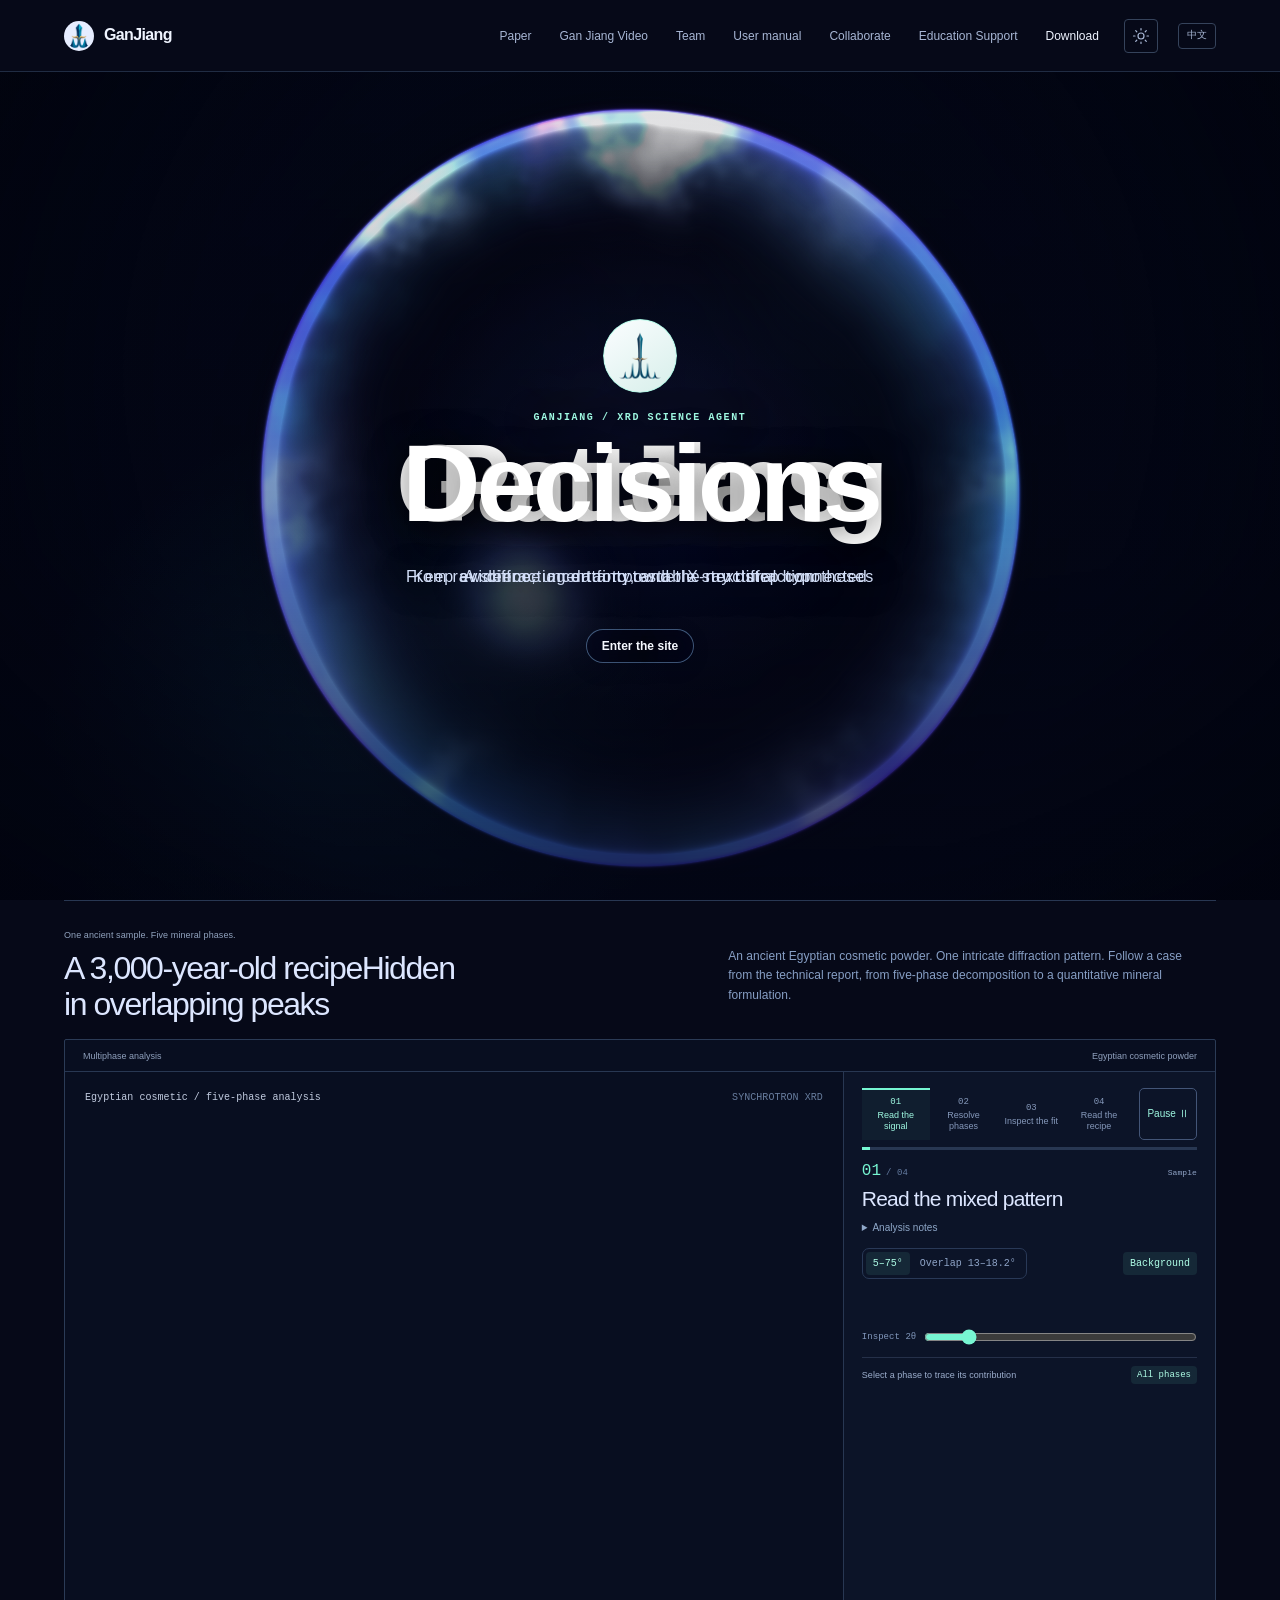
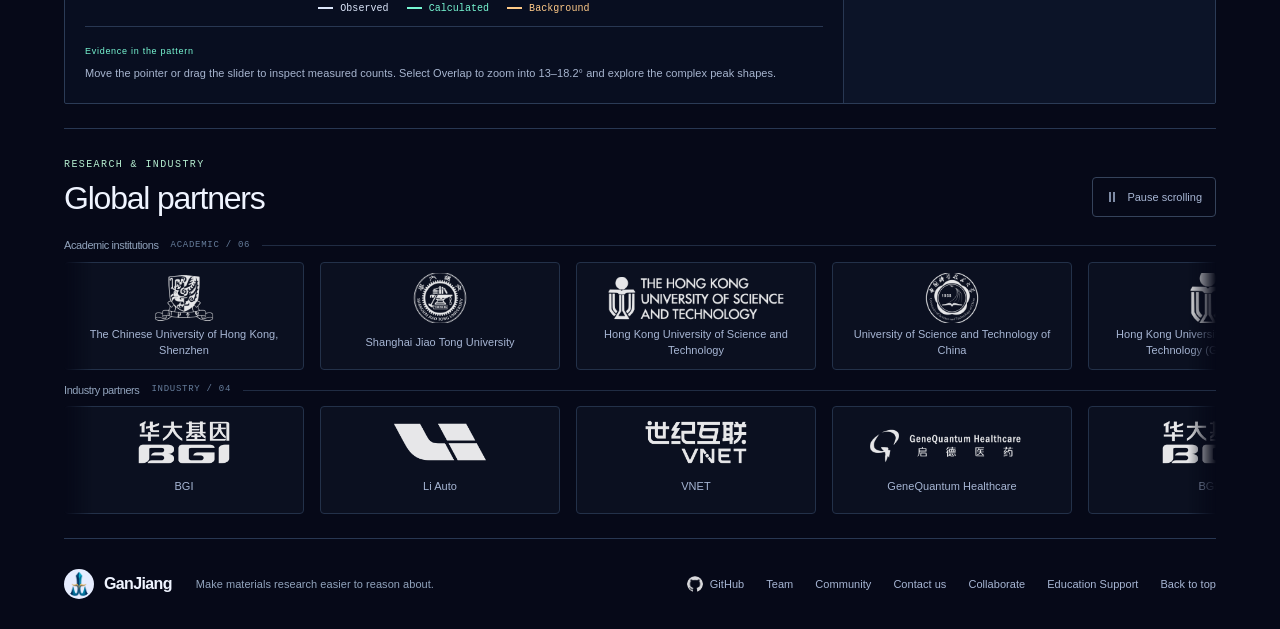
==== commit 6bdc34a1: "update" ====
--- a/index.html
+++ b/index.html
@@ -34,6 +34,7 @@
     <link rel="stylesheet" href="presentation.css" />
     <link rel="stylesheet" href="global-users.css" />
     <link rel="stylesheet" href="education.css" />
+    <link rel="stylesheet" href="gj-pdf.css" />
     <link rel="stylesheet" href="theme.css" />
     <noscript><style>#presentation[data-reveal]{opacity:1;transform:none}</style></noscript>
     <script defer src="intro-scene.js"></script>
@@ -51,6 +52,7 @@
     <script defer src="presentation.js"></script>
     <script defer src="global-users.js"></script>
     <script defer src="education.js"></script>
+    <script defer src="gj-pdf.js"></script>
     <script defer src="title-style.js"></script>
 </head>
   <body class="site-v2">
@@ -78,7 +80,7 @@
           <p class="eyebrow hero-label"><span data-i18n="heroEyebrow">面向粉末 X 射线衍射的科学智能体</span></p>
           <h2 id="hero-title" data-i18n="heroTitle"><span class="hero-title-line">从一张图谱</span><span class="hero-title-line">到可信的<em>结构结论</em></span></h2>
           <p class="hero-text" data-i18n="heroText">干将连接物相识别、多相分解与结构精修，让每一步判断都有证据可循。</p>
-          <div class="hero-actions"><a class="button" href="#egypt-story" data-design-copy="explore">探索古埃及配方</a><a class="text-link" href="apps/index.html" data-design-copy="try">体验干将</a></div>
+          <div class="hero-actions"><a class="button" href="#egypt-story" data-design-copy="explore">探索古埃及配方</a><a class="text-link" href="apps/index.html" data-design-copy="try">体验干将</a><a class="text-link" href="gj-pdf.html">GJ-PDF-V1 </a></div>
         </div>
         <a class="hero-research" href="#egypt-story" aria-label="探索古埃及化妆粉的研究故事 / Explore the Egyptian cosmetic story">
           <div class="hero-research-head"><span data-design-copy="researchLabel">古埃及 × 现代材料科学</span><svg class="egypt-eye-mark" viewBox="0 0 90 44" aria-hidden="true"><path d="M5 17Q28 -2 54 17Q30 34 5 17ZM5 17H0M54 17L85 8L67 21H54M7 7Q30 -7 54 8M28 27V42L18 32M42 26Q62 36 69 28Q74 19 62 24"/><circle cx="30" cy="16" r="8"/></svg></div>
@@ -88,6 +90,9 @@
           <div class="hero-research-foot"><p data-design-copy="caseLink">从三千年前的眼妆，走进现代材料科学</p></div>
         </a>
         <div class="hero-proof"><p data-design-copy="proofLabel">仅输入 XRD<br />单相 Top-1 准确率</p><a href="#benchmarks"><span>MP500</span><strong>96.30<small>%</small></strong></a><a href="#benchmarks"><span>RRUFF</span><strong>81.78<small>%</small></strong></a><a href="#benchmarks"><span>opXRD</span><strong>40.83<small>%</small></strong></a><a class="proof-link" href="#benchmarks" data-design-copy="compare">查看基线对比</a></div>
+      </section>
+      <section id="gj-pdf" class="gj-pdf-home section-shell" data-gj-pdf aria-labelledby="gj-pdf-home-title">
+        <div><p class="gj-pdf-kicker">GANJIANG / POWDER DIFFRACTION FILE</p><h2 id="gj-pdf-home-title">GJ-PDF-V1</h2><p class="gj-pdf-home-statement" data-pdf-copy="homeStatement">面向关键物相判断的自主衍射数据资产</p><p class="gj-pdf-home-intro" data-pdf-copy="homeIntro">207,146 条参考记录，89 种元素，支持 Cu、Co、Mo、Cr、Fe、Ag 六种靶材。</p><div class="gj-pdf-home-actions"><a class="text-link" href="gj-pdf.html"><span data-pdf-copy="homeLink">探索 GJ-PDF-V1</span></a><span data-pdf-copy="homePrice">年度订阅 · 30 万元人民币</span></div></div><a class="gj-pdf-home-art" href="gj-pdf.html" aria-label="GJ-PDF-V1"><img src="assets/images/gj-pdf-crystal.webp" width="1536" height="1024" loading="lazy" decoding="async" alt="晶体与衍射光线的艺术示意" /><span>GJ-PDF-V1 / THE DATA FOUNDATION</span></a>
       </section>
       <section id="science-film" class="science-film section-shell" aria-labelledby="science-film-title">
         <div class="science-film-copy">
--- a/education.css
+++ b/education.css
@@ -22,6 +22,7 @@
 .education-page .edu-signoff{margin-inline:auto;display:flex;gap:20px;padding:0 0 45px;color:var(--edu-muted);font-size:12px}.education-page .shared-footer{font-family:var(--sans)}
 [data-theme="light"] .edu-button{background:#246b56;border-color:#246b56;color:#fff!important}[data-theme="light"] .edu-button:hover{background:#195440;border-color:#195440}
 @media(max-width:1100px){:is(.site-v2,.download-page) .education-home,.edu-hero{gap:6%}.edu-stats>div+div{padding-left:22px}.edu-plan,.edu-apply{gap:7%;grid-template-columns:minmax(0,.7fr) minmax(0,1.3fr)}}
+@media(min-width:801px) and (max-width:900px){:is(.site-v2,.download-page) .shared-header .nav{gap:12px}}
 @media(max-width:800px){:is(.site-v2,.download-page) .education-home,.edu-hero,.edu-plan,.edu-apply{grid-template-columns:1fr;gap:36px;padding-block:52px}.edu-hero{padding-top:62px}.edu-hero h1{font-size:clamp(37px,7vw,54px)}.edu-offer{max-width:590px;width:100%;padding-block:26px}.edu-stats dd{font-size:72px}.edu-section-intro>p:not(.edu-eyebrow){max-width:600px}.edu-terms article{gap:10px}.edu-apply{gap:30px}}
 @media(max-width:420px){.edu-stats{gap:12px}.edu-stats>div+div{padding-left:20px}.edu-stats dt{font-size:11px}.edu-stats dd{font-size:62px}.edu-stats dd span{font-size:15px}.edu-offer-title{font-size:13px}.edu-actions{gap:16px}.edu-action-note{width:100%}.edu-terms article{grid-template-columns:25px minmax(0,1fr)}.edu-terms h3{font-size:19px}.edu-signoff{padding-bottom:30px}}
 @media(prefers-reduced-motion:reduce){.edu-button{transition:none}}
--- a/gj-pdf.css
+++ b/gj-pdf.css
@@ -0,0 +1,200 @@
+/* GJ-PDF-V1 follows the homepage's research typography and semantic theme. */
+.gj-pdf { padding-block: 80px 64px; border-top: 1px solid var(--theme-border, #283752); }
+.gj-pdf-heading { display: grid; grid-template-columns: minmax(0, 1fr) minmax(0, .9fr); gap: 10%; align-items: center; }
+.gj-pdf-kicker { margin: 0 0 20px; color: var(--theme-green, #77f6d2); font: 10px/1.6 var(--mono); letter-spacing: .1em; }
+.site-v2 .gj-pdf h2 { margin: 0 0 20px; color: var(--theme-text, #eff4ff); font: 500 clamp(38px, 4.5vw, 66px)/1.1 var(--display); letter-spacing: -.055em; }
+.gj-pdf-statement { margin: 0 0 20px; color: var(--theme-text, #dce6ff); font-size: clamp(22px, 2.3vw, 31px); line-height: 1.5; letter-spacing: -.025em; }
+.gj-pdf-statement > * { display: block; }
+.gj-pdf-statement em { color: var(--theme-green, #77f6d2); font-style: normal; }
+.gj-pdf-intro { max-width: 490px; margin: 0 0 27px; color: var(--theme-muted, #a7b6d4); font-size: 14px; line-height: 1.95; }
+.gj-pdf-actions { display: flex; align-items: center; flex-wrap: wrap; gap: 22px; }
+.gj-pdf-stats { display: grid; grid-template-columns: .65fr 1.2fr .8fr; gap: 28px 20px; margin: 0; padding: 30px 0; border-block: 1px solid var(--theme-border-strong, #34425c); }
+.gj-pdf-stats > div { display: flex; flex-direction: column; min-width: 0; }
+.gj-pdf-stats dt { order: 1; color: var(--theme-muted, #a7b6d4); font-size: 11px; }
+.gj-pdf-stats dd { margin: 0 0 5px; color: var(--theme-text, #dce6ff); font: 400 clamp(23px, 3vw, 39px)/1.15 var(--display); letter-spacing: -.04em; font-variant-numeric: tabular-nums; }
+.gj-pdf-stats .gj-pdf-stat-main { grid-column: 1 / -1; padding-bottom: 27px; border-bottom: 1px solid var(--theme-border, #283752); }
+.gj-pdf-stat-main dd { font-size: clamp(54px, 6.5vw, 94px); color: var(--theme-green, #77f6d2); letter-spacing: -.055em; }
+.gj-pdf-stat-main dt { font-size: 13px; }
+.gj-pdf-stat-main > span { order: 2; margin-top: 9px; color: var(--theme-subtle, #879fc5); font-size: 11px; }
+.gj-pdf-advantages { display: grid; grid-template-columns: repeat(3, minmax(0, 1fr)); gap: 38px; margin-block: 52px 40px; }
+.gj-pdf-advantages article { border-top: 1px solid var(--theme-border, #283752); padding-top: 15px; }
+.gj-pdf-index { color: var(--theme-subtle, #879fc5); font: 10px/1.6 var(--mono); }
+.gj-pdf-advantages h3 { margin: 14px 0 10px; color: var(--theme-text, #dce6ff); font-size: 17px; font-weight: 500; line-height: 1.5; }
+.gj-pdf-advantages p { margin: 0; color: var(--theme-muted, #a7b6d4); font-size: 12px; line-height: 1.9; }
+.gj-pdf-preview { padding: 27px 30px 20px; border: 1px solid var(--theme-border, #283752); background: var(--theme-surface, #0a1022); scroll-margin-top: calc(var(--header-h) + 20px); }
+.gj-pdf-preview-heading { display: flex; justify-content: space-between; align-items: center; gap: 20px; }
+.gj-pdf-preview-kicker { color: var(--theme-subtle, #879fc5); font-size: 10px; }
+.gj-pdf-preview-heading h3 { margin: 5px 0 0; font-size: 20px; font-weight: 500; color: var(--theme-text, #dce6ff); }
+.gj-pdf-samples { display: flex; flex-wrap: wrap; gap: 6px; }
+.gj-pdf-samples[hidden] { display: none; }
+.gj-pdf-samples button { padding: 9px 13px; min-height: 40px; border: 1px solid var(--theme-border-strong, #34425c); border-radius: 2px; background: transparent; color: var(--theme-muted, #a7b6d4); font: 11px/1.5 var(--mono); cursor: pointer; }
+.gj-pdf-samples button:hover { color: var(--theme-text, #dce6ff); border-color: var(--theme-green, #77f6d2); }
+.gj-pdf-samples button[aria-pressed="true"] { color: var(--theme-green, #77f6d2); border-color: currentColor; background: var(--theme-surface-strong, #10252b); }
+.gj-pdf-entry { display: grid; grid-template-columns: minmax(0, .6fr) minmax(0, 1.4fr); gap: 40px; align-items: center; margin-top: 29px; }
+.gj-pdf-entry-id { color: var(--theme-green, #77f6d2); font: 11px/1.6 var(--mono); }
+.gj-pdf-entry h4 { margin: 5px 0 22px; color: var(--theme-text, #eff4ff); font: 400 clamp(24px, 2.8vw, 38px)/1.25 var(--display); overflow-wrap: anywhere; }
+.gj-pdf-entry-info dl { margin: 0; }
+.gj-pdf-entry-info dl > div { display: flex; flex-wrap: wrap; gap: 5px 20px; justify-content: space-between; padding: 6px 0; border-top: 1px solid var(--theme-border, #283752); font-size: 11px; }
+.gj-pdf-entry-info dt { color: var(--theme-muted, #a7b6d4); }
+.gj-pdf-entry-info dd { margin: 0; color: var(--theme-text, #dce6ff); }
+.gj-pdf-entry-info > p { margin: 13px 0 0; color: var(--theme-subtle, #879fc5); font-size: 10px; }
+.gj-pdf-chart { min-width: 0; margin: 0; }
+.gj-pdf-chart svg { display: block; width: 100%; height: auto; overflow: visible; }
+.gj-pdf-chart-grid { stroke: var(--theme-border-strong, #34425c); stroke-dasharray: 3 5; stroke-width: .8; fill: none; }
+.gj-pdf-chart-axis { fill: var(--theme-muted, #a7b6d4); font: 10px var(--mono); }
+.gj-pdf-chart-peaks { stroke: var(--theme-green, #77f6d2); stroke-width: 1.8; fill: none; }
+.gj-pdf-chart figcaption { display: flex; flex-wrap: wrap; justify-content: space-between; gap: 5px 15px; margin-top: 12px; color: var(--theme-subtle, #879fc5); font-size: 10px; }
+.gj-pdf-details { margin-top: 25px; border-top: 1px solid var(--theme-border, #283752); }
+.gj-pdf-details summary { width: fit-content; padding-block: 14px; color: var(--theme-muted, #a7b6d4); cursor: pointer; font-size: 11px; }
+.gj-pdf-table-scroll { overflow-x: auto; }
+.gj-pdf-table-scroll:focus-visible { outline: 2px solid var(--theme-green, #77f6d2); outline-offset: -2px; }
+.gj-pdf-peak-table { width: 100%; border-collapse: collapse; color: var(--theme-muted, #a7b6d4); font: 11px/1.7 var(--mono); }
+.gj-pdf-peak-table caption { text-align: left; font: 11px/1.6 var(--sans); padding-bottom: 10px; color: var(--theme-subtle, #879fc5); }
+.gj-pdf-peak-table :is(th, td) { padding: 9px 14px 9px 0; border-bottom: 1px solid var(--theme-border, #283752); text-align: left; vertical-align: top; }
+.gj-pdf-peak-table th { color: var(--theme-text, #dce6ff); font-weight: 400; white-space: nowrap; }
+.gj-pdf-peak-table td:last-child { min-width: 150px; }
+.gj-pdf-preview-note { margin: 13px 0 0; color: var(--theme-subtle, #879fc5); font-size: 10px; line-height: 1.8; }
+.gj-pdf-footnote { display: flex; justify-content: space-between; flex-wrap: wrap; gap: 12px 24px; margin-top: 19px; color: var(--theme-subtle, #879fc5); font-size: 10px; line-height: 1.8; }
+.gj-pdf-footnote p { display: flex; align-items: baseline; gap: 7px; margin: 0; }
+.gj-pdf-footnote-dot { flex: 0 0 auto; width: 4px; height: 4px; align-self: center; background: var(--theme-green, #77f6d2); border-radius: 50%; }
+.gj-pdf-footnote a { display: inline-flex; gap: 14px; color: var(--theme-muted, #a7b6d4); text-decoration: none; }
+.gj-pdf-footnote a:hover { color: var(--theme-green, #77f6d2); }
+@media (max-width: 1000px) {
+  .gj-pdf-heading { gap: 6%; }
+  .gj-pdf-stats { gap: 25px 12px; }
+  .gj-pdf-advantages { gap: 22px; }
+  .gj-pdf-entry { grid-template-columns: minmax(0, .7fr) minmax(0, 1.3fr); gap: 24px; }
+}
+@media (max-width: 800px) {
+  .gj-pdf { padding-block: 55px; }
+  .gj-pdf-heading { grid-template-columns: 1fr; gap: 35px; }
+  .gj-pdf-intro { max-width: 600px; }
+  .gj-pdf-stats { padding-block: 24px; }
+  .gj-pdf-stat-main dd { font-size: clamp(60px, 12vw, 86px); }
+  .gj-pdf-stats dd { font-size: 34px; }
+  .gj-pdf-stats .gj-pdf-stat-main dd { font-size: clamp(60px, 12vw, 86px); }
+  .gj-pdf-advantages { margin-top: 35px; }
+  .gj-pdf-advantages h3 { font-size: 16px; }
+  .gj-pdf-preview { padding: 22px; }
+  .gj-pdf-entry { grid-template-columns: 1fr; gap: 23px; }
+  .gj-pdf-entry-info dl { max-width: 420px; }
+  .gj-pdf-entry h4 { margin-bottom: 16px; }
+}
+@media (max-width: 560px) {
+  .gj-pdf-advantages { grid-template-columns: 1fr; gap: 20px; }
+  .gj-pdf-advantages article { display: grid; grid-template-columns: 27px minmax(0, 1fr); gap: 8px 12px; }
+  .gj-pdf-index { padding-top: 3px; }
+  .gj-pdf-advantages h3 { margin: 0; }
+  .gj-pdf-advantages p { grid-column: 2; }
+  .gj-pdf-preview-heading { align-items: flex-start; flex-direction: column; gap: 16px; }
+  .gj-pdf-preview { padding: 20px 16px 16px; }
+  .gj-pdf-entry { margin-top: 24px; }
+  .gj-pdf-chart { margin-inline: -5px; }
+  .gj-pdf-stats dd { font-size: clamp(25px, 7vw, 34px); }
+  .gj-pdf-statement { font-size: 25px; }
+  .gj-pdf-footnote { font-size: 10px; }
+}
+
+/* Standalone product page and the compact homepage doorway. */
+.gj-pdf-home { display: grid; grid-template-columns: minmax(0, 1fr) minmax(0, .8fr); align-items: center; gap: 10%; padding-block: 48px; border-block: 1px solid var(--theme-border, #283752); }
+.site-v2 .gj-pdf-home h2 { margin: 0 0 14px; font: 500 clamp(30px, 3vw, 44px)/1.2 var(--display); letter-spacing: -.04em; }
+.gj-pdf-home-statement { margin: 0 0 12px; color: var(--theme-text, #dce6ff); font-size: clamp(17px, 1.8vw, 23px); line-height: 1.5; }
+.gj-pdf-home-intro { margin: 0; color: var(--theme-muted, #a7b6d4); font-size: 12px; line-height: 1.9; }
+.gj-pdf-home-actions { display: flex; align-items: center; flex-wrap: wrap; gap: 12px 25px; margin-top: 23px; }
+.gj-pdf-home-actions .text-link { color: var(--theme-green, #77f6d2); }
+.gj-pdf-home-actions > span { font-size: 10px; color: var(--theme-subtle, #879fc5); }
+.gj-pdf-home-art { position: relative; display: block; background: transparent; overflow: hidden; color: var(--theme-muted, #a7b6d4); text-decoration: none; }
+.gj-pdf-home-art img { display: block; width: 100%; height: 270px; object-fit: cover; }
+.gj-pdf-home-art > span { position: absolute; bottom: 15px; left: 20px; font: 9px/1.5 var(--mono); letter-spacing: .08em; }
+.gj-pdf-product-hero { display: grid; grid-template-columns: minmax(0, .95fr) minmax(0, 1.05fr); gap: 5%; align-items: center; padding-block: clamp(65px, 8vw, 120px) 78px; }
+.gj-pdf-product-copy { position: relative; z-index: 1; }
+.gj-pdf-product-hero h1 { margin: 0 0 26px; color: var(--theme-text, #eff4ff); font: 500 clamp(48px, 5.9vw, 88px)/1.08 var(--display); letter-spacing: -.065em; }
+.gj-pdf-product-statement { margin: 0 0 25px; color: var(--theme-text, #dce6ff); font-size: clamp(23px, 2.45vw, 36px); line-height: 1.5; letter-spacing: -.03em; }
+.gj-pdf-product-statement > * { display: block; }
+.gj-pdf-product-statement em { color: var(--theme-green, #77f6d2); font-style: normal; }
+.gj-pdf-hero-price { display: flex; align-items: baseline; flex-wrap: wrap; gap: 8px 12px; margin: 30px 0 0; font-size: 10px; color: var(--theme-subtle, #879fc5); }
+.gj-pdf-hero-price strong { color: var(--theme-text, #dce6ff); font: 400 19px/1.4 var(--display); font-variant-numeric: tabular-nums; }
+.gj-pdf-art { position: relative; min-width: 0; margin: 0; background: transparent; color: var(--theme-muted, #a7b6d4); }
+.gj-pdf-art img { display: block; width: 100%; height: auto; aspect-ratio: 1.9; max-height: 380px; object-fit: contain; }
+.gj-pdf-value { display: grid; grid-template-columns: 1fr 1fr; gap: 12%; padding-block: 60px 70px; border-top: 1px solid var(--theme-border, #283752); }
+.gj-pdf-value h2 { margin: 0 0 24px; color: var(--theme-text, #eff4ff); font: 500 clamp(28px, 3.1vw, 43px)/1.45 var(--display); letter-spacing: -.04em; }
+.gj-pdf-value h2 > * { display: block; }
+.gj-pdf-value h2 em { font-style: normal; color: var(--theme-green, #77f6d2); }
+.gj-pdf-value-intro > p:not(.gj-pdf-kicker) { max-width: 460px; font-size: 14px; line-height: 1.95; color: var(--theme-muted, #a7b6d4); }
+.gj-pdf-value-evidence { display: flex; flex-direction: column; gap: 9px; margin-top: 35px; padding-top: 23px; border-top: 1px solid var(--theme-border, #283752); }
+.gj-pdf-value-evidence strong { color: var(--theme-text, #dce6ff); font: 400 clamp(34px, 3.3vw, 48px)/1.2 var(--display); letter-spacing: -.04em; }
+.gj-pdf-value-evidence > span { color: var(--theme-subtle, #879fc5); font-size: 11px; }
+.gj-pdf-value-work { border-top: 1px solid var(--theme-border-strong, #34425c); }
+.gj-pdf-value-work article { padding-block: 18px 23px; border-bottom: 1px solid var(--theme-border, #283752); }
+.gj-pdf-value-work article > span { color: var(--theme-subtle, #879fc5); font: 9px/1.5 var(--mono); letter-spacing: .06em; }
+.gj-pdf-value-work h3 { margin: 11px 0 10px; color: var(--theme-text, #dce6ff); font-size: 18px; font-weight: 500; }
+.gj-pdf-value-work p { margin: 0; color: var(--theme-muted, #a7b6d4); font-size: 12px; line-height: 1.9; }
+.gj-pdf-page .gj-pdf { padding-top: 65px; }
+.site-v2 .gj-pdf .gj-pdf-foundation-title { max-width: 510px; font: 500 clamp(28px, 3.1vw, 43px)/1.35 var(--display); letter-spacing: -.04em; }
+.gj-pdf-targets { padding-block: 50px 62px; margin-bottom: 16px; border-top: 1px solid var(--theme-border, #283752); scroll-margin-top: calc(var(--header-h) + 20px); }
+.gj-pdf-targets-heading { display: grid; grid-template-columns: 1fr 1fr; gap: 10%; align-items: end; margin-bottom: 30px; }
+.site-v2 .gj-pdf-targets h2 { margin: 0; font: 500 clamp(27px, 2.8vw, 39px)/1.35 var(--display); letter-spacing: -.04em; }
+.gj-pdf-targets-heading .gj-pdf-kicker { margin-bottom: 14px; }
+.gj-pdf-targets-heading > p { margin: 0; font-size: 13px; line-height: 1.9; color: var(--theme-muted, #a7b6d4); }
+.gj-pdf-target-grid { display: grid; grid-template-columns: repeat(6, minmax(0, 1fr)); list-style: none; padding: 0; margin: 0; gap: 12px; }
+.gj-pdf-target-grid li { position: relative; display: flex; flex-direction: column; align-items: flex-start; padding: 18px 20px 20px; border: 1px solid var(--theme-border-strong, #34425c); background: linear-gradient(135deg, var(--theme-surface, #111c29), transparent); }
+.gj-pdf-target-number { color: var(--theme-subtle, #879fc5); font: 10px/1.5 var(--mono); }
+.gj-pdf-target-grid strong { padding-block: 17px 8px; color: var(--theme-green, #77f6d2); font: 400 clamp(35px, 3.3vw, 49px)/1.2 var(--display); letter-spacing: -.05em; }
+.gj-pdf-target-grid li > span:not(.gj-pdf-target-number) { color: var(--theme-text, #dce6ff); font-size: 12px; }
+.gj-pdf-target-grid small { margin-top: 6px; color: var(--theme-subtle, #879fc5); font: 8px/1.5 var(--mono); letter-spacing: .045em; overflow-wrap: anywhere; }
+.gj-pdf-subscription { display: grid; grid-template-columns: 1fr .85fr; align-items: center; gap: 12%; padding-block: 85px 100px; border-top: 1px solid var(--theme-border, #283752); }
+.gj-pdf-subscription h2 { margin: 0 0 24px; color: var(--theme-text, #eff4ff); font: 500 clamp(30px, 3.4vw, 47px)/1.4 var(--display); letter-spacing: -.045em; }
+.gj-pdf-subscription h2 span { display: block; }
+.gj-pdf-subscription-copy > p:not(.gj-pdf-kicker) { max-width: 470px; margin: 0 0 26px; color: var(--theme-muted, #a7b6d4); font-size: 14px; line-height: 1.9; }
+.gj-pdf-contact { display: inline-flex; flex-wrap: wrap; gap: 14px; color: var(--theme-green, #77f6d2); font-size: 15px; text-decoration: none; overflow-wrap: anywhere; }
+.gj-pdf-contact:hover { text-decoration: underline; text-underline-offset: 5px; }
+.gj-pdf-price-card { padding: clamp(25px, 3.4vw, 48px); border: 1px solid var(--theme-border-strong, #355450); background: linear-gradient(145deg, var(--theme-surface, #102127), var(--theme-page, #080e1b)); }
+.gj-pdf-plan { display: flex; justify-content: space-between; gap: 15px; color: var(--theme-muted, #a7b6d4); font: 11px/1.5 var(--mono); }
+.gj-pdf-plan > span:first-child { color: var(--theme-green, #77f6d2); }
+.gj-pdf-price { margin: 30px 0 0; color: var(--theme-text, #eff4ff); font: 400 clamp(43px, 4.6vw, 66px)/1.2 var(--display); letter-spacing: -.055em; white-space: nowrap; font-variant-numeric: tabular-nums; }
+.gj-pdf-price > span { display: inline-block; margin-right: 5px; vertical-align: top; padding-top: 7px; font-size: .4em; letter-spacing: 0; }
+.gj-pdf-price-unit { margin: 9px 0 27px; color: var(--theme-subtle, #879fc5); font: 10px/1.5 var(--sans); }
+.gj-pdf-plan-features { list-style: none; padding: 20px 0 0; margin: 0 0 30px; border-top: 1px solid var(--theme-border-strong, #34425c); color: var(--theme-muted, #a7b6d4); font-size: 12px; line-height: 1.8; }
+.gj-pdf-plan-features li { position: relative; margin: 0 0 12px; padding-left: 16px; }
+.gj-pdf-plan-features li::before { content: ''; position: absolute; top: .7em; left: 0; width: 4px; height: 4px; background: var(--theme-green, #77f6d2); }
+.gj-pdf-price-card .button { display: flex; justify-content: space-between; width: 100%; }
+@media (max-width: 1000px) {
+  .gj-pdf-product-hero { gap: 4%; }
+  .gj-pdf-product-hero h1 { font-size: 60px; }
+  .gj-pdf-target-grid { gap: 8px; }
+  .gj-pdf-target-grid li { padding: 14px; }
+  .gj-pdf-subscription { gap: 7%; }
+}
+@media (max-width: 800px) {
+  .gj-pdf-home { grid-template-columns: 1fr 1fr; gap: 6%; padding-block: 35px; }
+  .gj-pdf-home-art img { height: 250px; }
+  .gj-pdf-product-hero { grid-template-columns: 1fr; gap: 38px; padding-block: 55px; }
+  .gj-pdf-product-hero h1 { font-size: clamp(49px, 10vw, 75px); }
+  .gj-pdf-product-statement { font-size: clamp(26px, 4.5vw, 35px); }
+  .gj-pdf-art img { aspect-ratio: 1.9; max-height: 320px; }
+  .gj-pdf-art { max-width: 650px; }
+  .gj-pdf-value { grid-template-columns: 1fr; gap: 35px; padding-block: 45px; }
+  .gj-pdf-targets-heading { grid-template-columns: 1fr; gap: 20px; }
+  .gj-pdf-target-grid { grid-template-columns: repeat(3, minmax(0, 1fr)); gap: 12px; }
+  .gj-pdf-target-grid li { padding: 18px; }
+  .gj-pdf-target-grid strong { font-size: 45px; }
+  .gj-pdf-subscription { grid-template-columns: 1fr; gap: 35px; padding-block: 55px 65px; }
+  .gj-pdf-price-card { max-width: 500px; }
+}
+@media (max-width: 560px) {
+  .gj-pdf-home { grid-template-columns: 1fr; gap: 25px; }
+  .gj-pdf-home-art img { height: 230px; }
+  .gj-pdf-home-art > span { left: 15px; bottom: 12px; }
+  .gj-pdf-product-hero { padding-top: 40px; gap: 32px; }
+  .gj-pdf-product-hero h1 { font-size: clamp(43px, 11.8vw, 65px); }
+  .gj-pdf-product-statement { font-size: 26px; }
+  .gj-pdf-art img { aspect-ratio: 1.8; max-height: 230px; }
+  .gj-pdf-page .gj-pdf { padding-top: 45px; }
+  .gj-pdf-targets { padding-block: 35px 40px; }
+  .gj-pdf-target-grid { gap: 9px; }
+  .gj-pdf-target-grid li { padding: 14px; }
+  .gj-pdf-target-grid strong { font-size: 39px; }
+  .gj-pdf-target-grid small { font-size: 7px; }
+  .gj-pdf-price-card { padding: 25px; }
+  .gj-pdf-price { font-size: clamp(41px, 12vw, 60px); }
+}
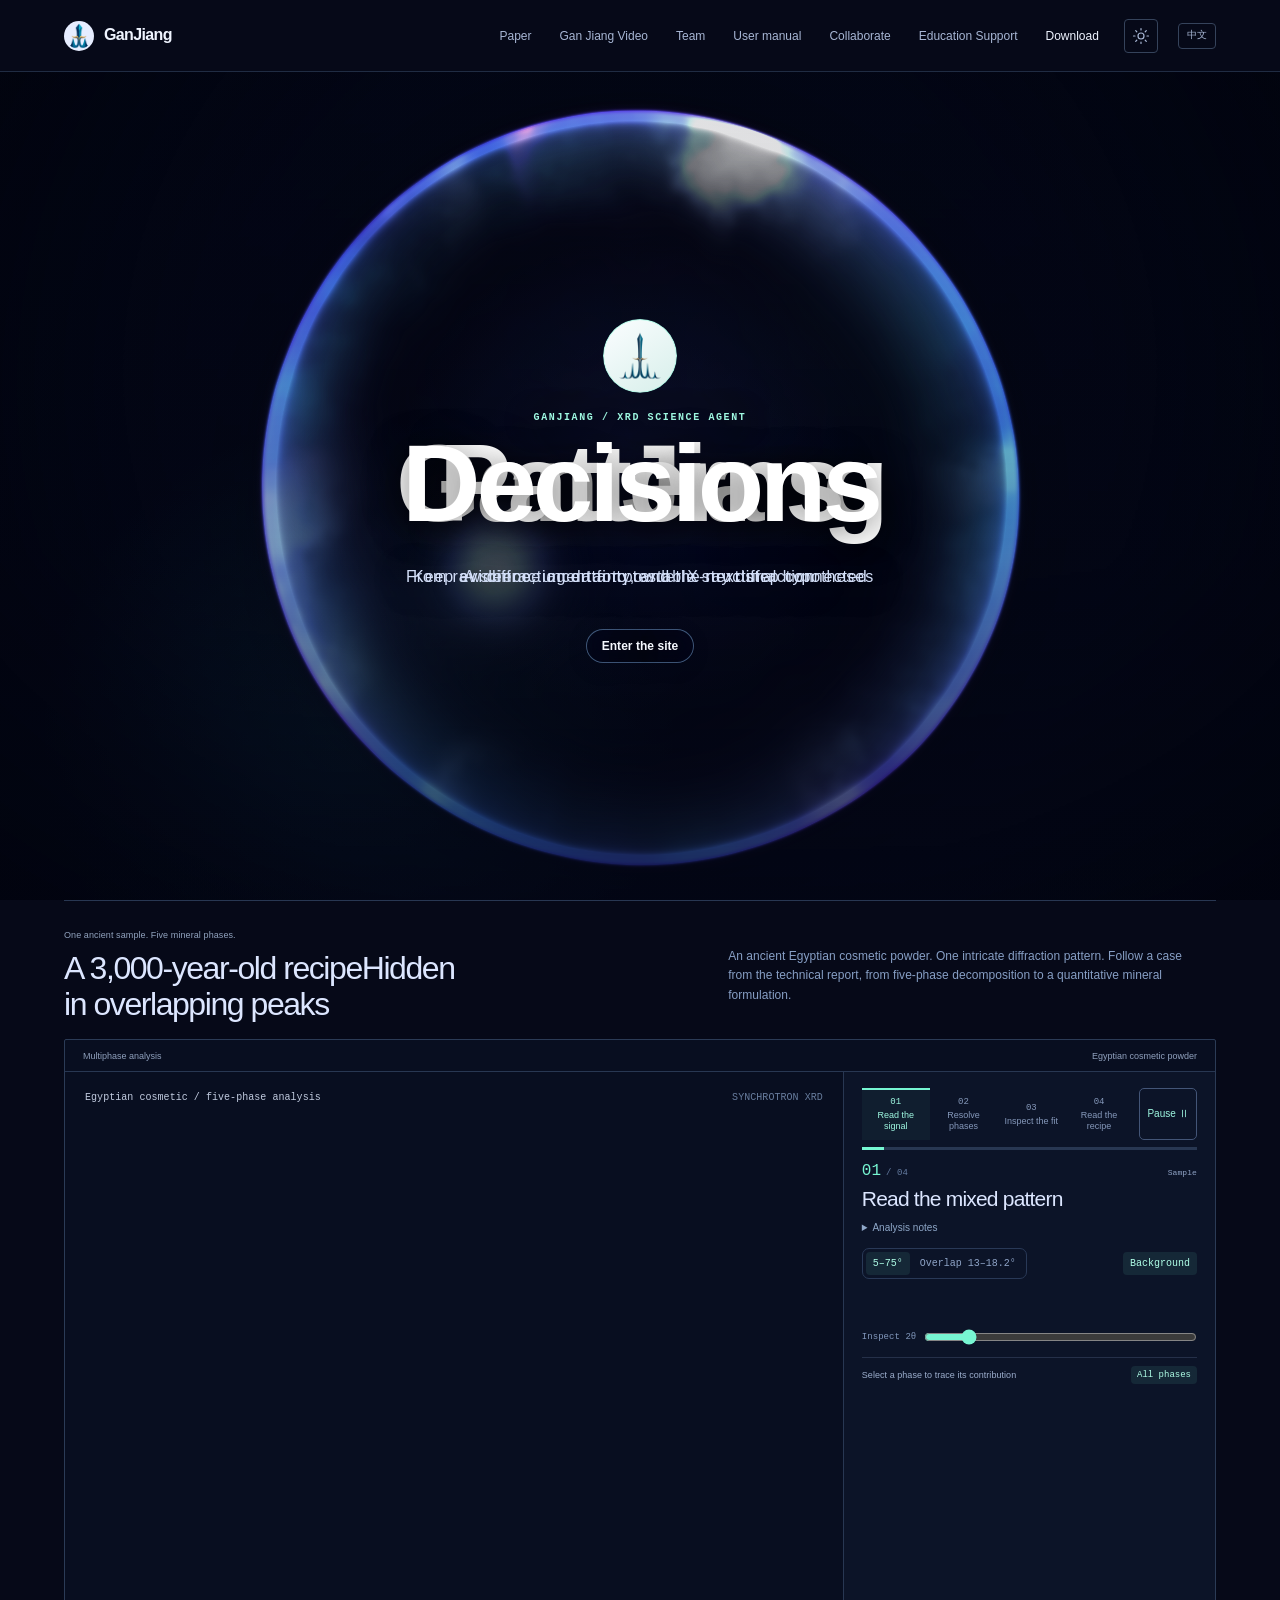
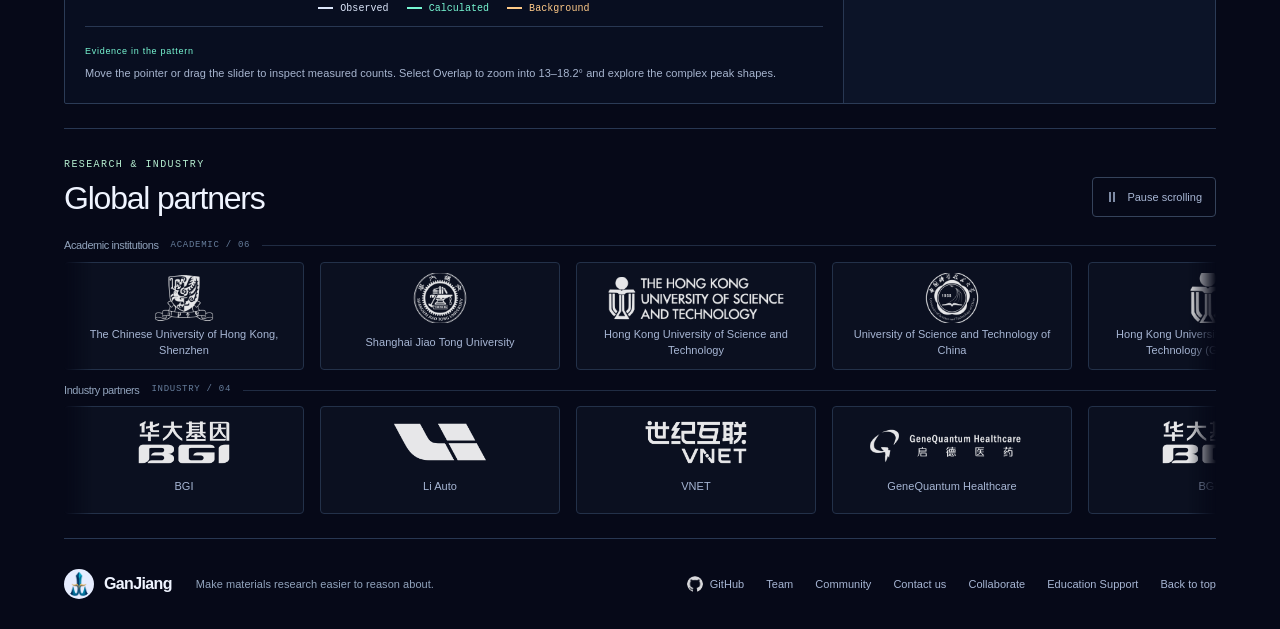
==== commit 5e80da02: "update" ====
--- a/index.html
+++ b/index.html
@@ -92,7 +92,7 @@
         <div class="hero-proof"><p data-design-copy="proofLabel">仅输入 XRD<br />单相 Top-1 准确率</p><a href="#benchmarks"><span>MP500</span><strong>96.30<small>%</small></strong></a><a href="#benchmarks"><span>RRUFF</span><strong>81.78<small>%</small></strong></a><a href="#benchmarks"><span>opXRD</span><strong>40.83<small>%</small></strong></a><a class="proof-link" href="#benchmarks" data-design-copy="compare">查看基线对比</a></div>
       </section>
       <section id="gj-pdf" class="gj-pdf-home section-shell" data-gj-pdf aria-labelledby="gj-pdf-home-title">
-        <div><p class="gj-pdf-kicker">GANJIANG / POWDER DIFFRACTION FILE</p><h2 id="gj-pdf-home-title">GJ-PDF-V1</h2><p class="gj-pdf-home-statement" data-pdf-copy="homeStatement">面向关键物相判断的自主衍射数据资产</p><p class="gj-pdf-home-intro" data-pdf-copy="homeIntro">207,146 条参考记录，89 种元素，支持 Cu、Co、Mo、Cr、Fe、Ag 六种靶材。</p><div class="gj-pdf-home-actions"><a class="text-link" href="gj-pdf.html"><span data-pdf-copy="homeLink">探索 GJ-PDF-V1</span></a><span data-pdf-copy="homePrice">年度订阅 · 30 万元人民币</span></div></div><a class="gj-pdf-home-art" href="gj-pdf.html" aria-label="GJ-PDF-V1"><img src="assets/images/gj-pdf-crystal.webp" width="1536" height="1024" loading="lazy" decoding="async" alt="晶体与衍射光线的艺术示意" /><span>GJ-PDF-V1 / THE DATA FOUNDATION</span></a>
+        <div><p class="gj-pdf-kicker">GANJIANG / POWDER DIFFRACTION FILE</p><h2 id="gj-pdf-home-title">GJ-PDF-V1</h2><p class="gj-pdf-home-statement" data-pdf-copy="homeStatement">面向关键物相判断的自主衍射数据资产</p><p class="gj-pdf-home-intro" data-pdf-copy="homeIntro">207,146 条参考记录，89 种元素，支持 Cu、Co、Mo、Cr、Fe、Ag 六种靶材。</p><div class="gj-pdf-home-actions"><a class="text-link" href="gj-pdf.html"><span data-pdf-copy="homeLink">探索 GJ-PDF-V1</span></a><span data-pdf-copy="homePrice">数据库独立订阅 · 30 万元 / 年；干将 App 已内置</span></div></div><a class="gj-pdf-home-art" href="gj-pdf.html" aria-label="GJ-PDF-V1"><img src="assets/images/gj-pdf-crystal.webp" width="1536" height="1024" loading="lazy" decoding="async" alt="晶体与衍射光线的艺术示意" /><span>GJ-PDF-V1 / THE DATA FOUNDATION</span></a>
       </section>
       <section id="science-film" class="science-film section-shell" aria-labelledby="science-film-title">
         <div class="science-film-copy">
--- a/gj-pdf.css
+++ b/gj-pdf.css
@@ -1,101 +1,5 @@
-/* GJ-PDF-V1 follows the homepage's research typography and semantic theme. */
-.gj-pdf { padding-block: 80px 64px; border-top: 1px solid var(--theme-border, #283752); }
-.gj-pdf-heading { display: grid; grid-template-columns: minmax(0, 1fr) minmax(0, .9fr); gap: 10%; align-items: center; }
-.gj-pdf-kicker { margin: 0 0 20px; color: var(--theme-green, #77f6d2); font: 10px/1.6 var(--mono); letter-spacing: .1em; }
-.site-v2 .gj-pdf h2 { margin: 0 0 20px; color: var(--theme-text, #eff4ff); font: 500 clamp(38px, 4.5vw, 66px)/1.1 var(--display); letter-spacing: -.055em; }
-.gj-pdf-statement { margin: 0 0 20px; color: var(--theme-text, #dce6ff); font-size: clamp(22px, 2.3vw, 31px); line-height: 1.5; letter-spacing: -.025em; }
-.gj-pdf-statement > * { display: block; }
-.gj-pdf-statement em { color: var(--theme-green, #77f6d2); font-style: normal; }
-.gj-pdf-intro { max-width: 490px; margin: 0 0 27px; color: var(--theme-muted, #a7b6d4); font-size: 14px; line-height: 1.95; }
-.gj-pdf-actions { display: flex; align-items: center; flex-wrap: wrap; gap: 22px; }
-.gj-pdf-stats { display: grid; grid-template-columns: .65fr 1.2fr .8fr; gap: 28px 20px; margin: 0; padding: 30px 0; border-block: 1px solid var(--theme-border-strong, #34425c); }
-.gj-pdf-stats > div { display: flex; flex-direction: column; min-width: 0; }
-.gj-pdf-stats dt { order: 1; color: var(--theme-muted, #a7b6d4); font-size: 11px; }
-.gj-pdf-stats dd { margin: 0 0 5px; color: var(--theme-text, #dce6ff); font: 400 clamp(23px, 3vw, 39px)/1.15 var(--display); letter-spacing: -.04em; font-variant-numeric: tabular-nums; }
-.gj-pdf-stats .gj-pdf-stat-main { grid-column: 1 / -1; padding-bottom: 27px; border-bottom: 1px solid var(--theme-border, #283752); }
-.gj-pdf-stat-main dd { font-size: clamp(54px, 6.5vw, 94px); color: var(--theme-green, #77f6d2); letter-spacing: -.055em; }
-.gj-pdf-stat-main dt { font-size: 13px; }
-.gj-pdf-stat-main > span { order: 2; margin-top: 9px; color: var(--theme-subtle, #879fc5); font-size: 11px; }
-.gj-pdf-advantages { display: grid; grid-template-columns: repeat(3, minmax(0, 1fr)); gap: 38px; margin-block: 52px 40px; }
-.gj-pdf-advantages article { border-top: 1px solid var(--theme-border, #283752); padding-top: 15px; }
-.gj-pdf-index { color: var(--theme-subtle, #879fc5); font: 10px/1.6 var(--mono); }
-.gj-pdf-advantages h3 { margin: 14px 0 10px; color: var(--theme-text, #dce6ff); font-size: 17px; font-weight: 500; line-height: 1.5; }
-.gj-pdf-advantages p { margin: 0; color: var(--theme-muted, #a7b6d4); font-size: 12px; line-height: 1.9; }
-.gj-pdf-preview { padding: 27px 30px 20px; border: 1px solid var(--theme-border, #283752); background: var(--theme-surface, #0a1022); scroll-margin-top: calc(var(--header-h) + 20px); }
-.gj-pdf-preview-heading { display: flex; justify-content: space-between; align-items: center; gap: 20px; }
-.gj-pdf-preview-kicker { color: var(--theme-subtle, #879fc5); font-size: 10px; }
-.gj-pdf-preview-heading h3 { margin: 5px 0 0; font-size: 20px; font-weight: 500; color: var(--theme-text, #dce6ff); }
-.gj-pdf-samples { display: flex; flex-wrap: wrap; gap: 6px; }
-.gj-pdf-samples[hidden] { display: none; }
-.gj-pdf-samples button { padding: 9px 13px; min-height: 40px; border: 1px solid var(--theme-border-strong, #34425c); border-radius: 2px; background: transparent; color: var(--theme-muted, #a7b6d4); font: 11px/1.5 var(--mono); cursor: pointer; }
-.gj-pdf-samples button:hover { color: var(--theme-text, #dce6ff); border-color: var(--theme-green, #77f6d2); }
-.gj-pdf-samples button[aria-pressed="true"] { color: var(--theme-green, #77f6d2); border-color: currentColor; background: var(--theme-surface-strong, #10252b); }
-.gj-pdf-entry { display: grid; grid-template-columns: minmax(0, .6fr) minmax(0, 1.4fr); gap: 40px; align-items: center; margin-top: 29px; }
-.gj-pdf-entry-id { color: var(--theme-green, #77f6d2); font: 11px/1.6 var(--mono); }
-.gj-pdf-entry h4 { margin: 5px 0 22px; color: var(--theme-text, #eff4ff); font: 400 clamp(24px, 2.8vw, 38px)/1.25 var(--display); overflow-wrap: anywhere; }
-.gj-pdf-entry-info dl { margin: 0; }
-.gj-pdf-entry-info dl > div { display: flex; flex-wrap: wrap; gap: 5px 20px; justify-content: space-between; padding: 6px 0; border-top: 1px solid var(--theme-border, #283752); font-size: 11px; }
-.gj-pdf-entry-info dt { color: var(--theme-muted, #a7b6d4); }
-.gj-pdf-entry-info dd { margin: 0; color: var(--theme-text, #dce6ff); }
-.gj-pdf-entry-info > p { margin: 13px 0 0; color: var(--theme-subtle, #879fc5); font-size: 10px; }
-.gj-pdf-chart { min-width: 0; margin: 0; }
-.gj-pdf-chart svg { display: block; width: 100%; height: auto; overflow: visible; }
-.gj-pdf-chart-grid { stroke: var(--theme-border-strong, #34425c); stroke-dasharray: 3 5; stroke-width: .8; fill: none; }
-.gj-pdf-chart-axis { fill: var(--theme-muted, #a7b6d4); font: 10px var(--mono); }
-.gj-pdf-chart-peaks { stroke: var(--theme-green, #77f6d2); stroke-width: 1.8; fill: none; }
-.gj-pdf-chart figcaption { display: flex; flex-wrap: wrap; justify-content: space-between; gap: 5px 15px; margin-top: 12px; color: var(--theme-subtle, #879fc5); font-size: 10px; }
-.gj-pdf-details { margin-top: 25px; border-top: 1px solid var(--theme-border, #283752); }
-.gj-pdf-details summary { width: fit-content; padding-block: 14px; color: var(--theme-muted, #a7b6d4); cursor: pointer; font-size: 11px; }
-.gj-pdf-table-scroll { overflow-x: auto; }
-.gj-pdf-table-scroll:focus-visible { outline: 2px solid var(--theme-green, #77f6d2); outline-offset: -2px; }
-.gj-pdf-peak-table { width: 100%; border-collapse: collapse; color: var(--theme-muted, #a7b6d4); font: 11px/1.7 var(--mono); }
-.gj-pdf-peak-table caption { text-align: left; font: 11px/1.6 var(--sans); padding-bottom: 10px; color: var(--theme-subtle, #879fc5); }
-.gj-pdf-peak-table :is(th, td) { padding: 9px 14px 9px 0; border-bottom: 1px solid var(--theme-border, #283752); text-align: left; vertical-align: top; }
-.gj-pdf-peak-table th { color: var(--theme-text, #dce6ff); font-weight: 400; white-space: nowrap; }
-.gj-pdf-peak-table td:last-child { min-width: 150px; }
-.gj-pdf-preview-note { margin: 13px 0 0; color: var(--theme-subtle, #879fc5); font-size: 10px; line-height: 1.8; }
-.gj-pdf-footnote { display: flex; justify-content: space-between; flex-wrap: wrap; gap: 12px 24px; margin-top: 19px; color: var(--theme-subtle, #879fc5); font-size: 10px; line-height: 1.8; }
-.gj-pdf-footnote p { display: flex; align-items: baseline; gap: 7px; margin: 0; }
-.gj-pdf-footnote-dot { flex: 0 0 auto; width: 4px; height: 4px; align-self: center; background: var(--theme-green, #77f6d2); border-radius: 50%; }
-.gj-pdf-footnote a { display: inline-flex; gap: 14px; color: var(--theme-muted, #a7b6d4); text-decoration: none; }
-.gj-pdf-footnote a:hover { color: var(--theme-green, #77f6d2); }
-@media (max-width: 1000px) {
-  .gj-pdf-heading { gap: 6%; }
-  .gj-pdf-stats { gap: 25px 12px; }
-  .gj-pdf-advantages { gap: 22px; }
-  .gj-pdf-entry { grid-template-columns: minmax(0, .7fr) minmax(0, 1.3fr); gap: 24px; }
-}
-@media (max-width: 800px) {
-  .gj-pdf { padding-block: 55px; }
-  .gj-pdf-heading { grid-template-columns: 1fr; gap: 35px; }
-  .gj-pdf-intro { max-width: 600px; }
-  .gj-pdf-stats { padding-block: 24px; }
-  .gj-pdf-stat-main dd { font-size: clamp(60px, 12vw, 86px); }
-  .gj-pdf-stats dd { font-size: 34px; }
-  .gj-pdf-stats .gj-pdf-stat-main dd { font-size: clamp(60px, 12vw, 86px); }
-  .gj-pdf-advantages { margin-top: 35px; }
-  .gj-pdf-advantages h3 { font-size: 16px; }
-  .gj-pdf-preview { padding: 22px; }
-  .gj-pdf-entry { grid-template-columns: 1fr; gap: 23px; }
-  .gj-pdf-entry-info dl { max-width: 420px; }
-  .gj-pdf-entry h4 { margin-bottom: 16px; }
-}
-@media (max-width: 560px) {
-  .gj-pdf-advantages { grid-template-columns: 1fr; gap: 20px; }
-  .gj-pdf-advantages article { display: grid; grid-template-columns: 27px minmax(0, 1fr); gap: 8px 12px; }
-  .gj-pdf-index { padding-top: 3px; }
-  .gj-pdf-advantages h3 { margin: 0; }
-  .gj-pdf-advantages p { grid-column: 2; }
-  .gj-pdf-preview-heading { align-items: flex-start; flex-direction: column; gap: 16px; }
-  .gj-pdf-preview { padding: 20px 16px 16px; }
-  .gj-pdf-entry { margin-top: 24px; }
-  .gj-pdf-chart { margin-inline: -5px; }
-  .gj-pdf-stats dd { font-size: clamp(25px, 7vw, 34px); }
-  .gj-pdf-statement { font-size: 25px; }
-  .gj-pdf-footnote { font-size: 10px; }
-}
-
-/* Standalone product page and the compact homepage doorway. */
+/* Shared homepage doorway. */
+.gj-pdf-kicker { margin: 0 0 20px; color: var(--theme-green, #77f6d2); font: 12px/1.6 var(--mono); letter-spacing: .1em; }
 .gj-pdf-home { display: grid; grid-template-columns: minmax(0, 1fr) minmax(0, .8fr); align-items: center; gap: 10%; padding-block: 48px; border-block: 1px solid var(--theme-border, #283752); }
 .site-v2 .gj-pdf-home h2 { margin: 0 0 14px; font: 500 clamp(30px, 3vw, 44px)/1.2 var(--display); letter-spacing: -.04em; }
 .gj-pdf-home-statement { margin: 0 0 12px; color: var(--theme-text, #dce6ff); font-size: clamp(17px, 1.8vw, 23px); line-height: 1.5; }
@@ -103,98 +7,323 @@
 .gj-pdf-home-actions { display: flex; align-items: center; flex-wrap: wrap; gap: 12px 25px; margin-top: 23px; }
 .gj-pdf-home-actions .text-link { color: var(--theme-green, #77f6d2); }
 .gj-pdf-home-actions > span { font-size: 10px; color: var(--theme-subtle, #879fc5); }
-.gj-pdf-home-art { position: relative; display: block; background: transparent; overflow: hidden; color: var(--theme-muted, #a7b6d4); text-decoration: none; }
+.gj-pdf-home-art { position: relative; display: block; overflow: hidden; color: var(--theme-muted, #a7b6d4); text-decoration: none; }
 .gj-pdf-home-art img { display: block; width: 100%; height: 270px; object-fit: cover; }
 .gj-pdf-home-art > span { position: absolute; bottom: 15px; left: 20px; font: 9px/1.5 var(--mono); letter-spacing: .08em; }
-.gj-pdf-product-hero { display: grid; grid-template-columns: minmax(0, .95fr) minmax(0, 1.05fr); gap: 5%; align-items: center; padding-block: clamp(65px, 8vw, 120px) 78px; }
-.gj-pdf-product-copy { position: relative; z-index: 1; }
-.gj-pdf-product-hero h1 { margin: 0 0 26px; color: var(--theme-text, #eff4ff); font: 500 clamp(48px, 5.9vw, 88px)/1.08 var(--display); letter-spacing: -.065em; }
-.gj-pdf-product-statement { margin: 0 0 25px; color: var(--theme-text, #dce6ff); font-size: clamp(23px, 2.45vw, 36px); line-height: 1.5; letter-spacing: -.03em; }
-.gj-pdf-product-statement > * { display: block; }
-.gj-pdf-product-statement em { color: var(--theme-green, #77f6d2); font-style: normal; }
-.gj-pdf-hero-price { display: flex; align-items: baseline; flex-wrap: wrap; gap: 8px 12px; margin: 30px 0 0; font-size: 10px; color: var(--theme-subtle, #879fc5); }
-.gj-pdf-hero-price strong { color: var(--theme-text, #dce6ff); font: 400 19px/1.4 var(--display); font-variant-numeric: tabular-nums; }
-.gj-pdf-art { position: relative; min-width: 0; margin: 0; background: transparent; color: var(--theme-muted, #a7b6d4); }
-.gj-pdf-art img { display: block; width: 100%; height: auto; aspect-ratio: 1.9; max-height: 380px; object-fit: contain; }
-.gj-pdf-value { display: grid; grid-template-columns: 1fr 1fr; gap: 12%; padding-block: 60px 70px; border-top: 1px solid var(--theme-border, #283752); }
-.gj-pdf-value h2 { margin: 0 0 24px; color: var(--theme-text, #eff4ff); font: 500 clamp(28px, 3.1vw, 43px)/1.45 var(--display); letter-spacing: -.04em; }
-.gj-pdf-value h2 > * { display: block; }
-.gj-pdf-value h2 em { font-style: normal; color: var(--theme-green, #77f6d2); }
-.gj-pdf-value-intro > p:not(.gj-pdf-kicker) { max-width: 460px; font-size: 14px; line-height: 1.95; color: var(--theme-muted, #a7b6d4); }
-.gj-pdf-value-evidence { display: flex; flex-direction: column; gap: 9px; margin-top: 35px; padding-top: 23px; border-top: 1px solid var(--theme-border, #283752); }
-.gj-pdf-value-evidence strong { color: var(--theme-text, #dce6ff); font: 400 clamp(34px, 3.3vw, 48px)/1.2 var(--display); letter-spacing: -.04em; }
-.gj-pdf-value-evidence > span { color: var(--theme-subtle, #879fc5); font-size: 11px; }
-.gj-pdf-value-work { border-top: 1px solid var(--theme-border-strong, #34425c); }
-.gj-pdf-value-work article { padding-block: 18px 23px; border-bottom: 1px solid var(--theme-border, #283752); }
-.gj-pdf-value-work article > span { color: var(--theme-subtle, #879fc5); font: 9px/1.5 var(--mono); letter-spacing: .06em; }
-.gj-pdf-value-work h3 { margin: 11px 0 10px; color: var(--theme-text, #dce6ff); font-size: 18px; font-weight: 500; }
-.gj-pdf-value-work p { margin: 0; color: var(--theme-muted, #a7b6d4); font-size: 12px; line-height: 1.9; }
-.gj-pdf-page .gj-pdf { padding-top: 65px; }
-.site-v2 .gj-pdf .gj-pdf-foundation-title { max-width: 510px; font: 500 clamp(28px, 3.1vw, 43px)/1.35 var(--display); letter-spacing: -.04em; }
-.gj-pdf-targets { padding-block: 50px 62px; margin-bottom: 16px; border-top: 1px solid var(--theme-border, #283752); scroll-margin-top: calc(var(--header-h) + 20px); }
-.gj-pdf-targets-heading { display: grid; grid-template-columns: 1fr 1fr; gap: 10%; align-items: end; margin-bottom: 30px; }
-.site-v2 .gj-pdf-targets h2 { margin: 0; font: 500 clamp(27px, 2.8vw, 39px)/1.35 var(--display); letter-spacing: -.04em; }
-.gj-pdf-targets-heading .gj-pdf-kicker { margin-bottom: 14px; }
-.gj-pdf-targets-heading > p { margin: 0; font-size: 13px; line-height: 1.9; color: var(--theme-muted, #a7b6d4); }
-.gj-pdf-target-grid { display: grid; grid-template-columns: repeat(6, minmax(0, 1fr)); list-style: none; padding: 0; margin: 0; gap: 12px; }
-.gj-pdf-target-grid li { position: relative; display: flex; flex-direction: column; align-items: flex-start; padding: 18px 20px 20px; border: 1px solid var(--theme-border-strong, #34425c); background: linear-gradient(135deg, var(--theme-surface, #111c29), transparent); }
-.gj-pdf-target-number { color: var(--theme-subtle, #879fc5); font: 10px/1.5 var(--mono); }
-.gj-pdf-target-grid strong { padding-block: 17px 8px; color: var(--theme-green, #77f6d2); font: 400 clamp(35px, 3.3vw, 49px)/1.2 var(--display); letter-spacing: -.05em; }
-.gj-pdf-target-grid li > span:not(.gj-pdf-target-number) { color: var(--theme-text, #dce6ff); font-size: 12px; }
-.gj-pdf-target-grid small { margin-top: 6px; color: var(--theme-subtle, #879fc5); font: 8px/1.5 var(--mono); letter-spacing: .045em; overflow-wrap: anywhere; }
-.gj-pdf-subscription { display: grid; grid-template-columns: 1fr .85fr; align-items: center; gap: 12%; padding-block: 85px 100px; border-top: 1px solid var(--theme-border, #283752); }
-.gj-pdf-subscription h2 { margin: 0 0 24px; color: var(--theme-text, #eff4ff); font: 500 clamp(30px, 3.4vw, 47px)/1.4 var(--display); letter-spacing: -.045em; }
-.gj-pdf-subscription h2 span { display: block; }
-.gj-pdf-subscription-copy > p:not(.gj-pdf-kicker) { max-width: 470px; margin: 0 0 26px; color: var(--theme-muted, #a7b6d4); font-size: 14px; line-height: 1.9; }
-.gj-pdf-contact { display: inline-flex; flex-wrap: wrap; gap: 14px; color: var(--theme-green, #77f6d2); font-size: 15px; text-decoration: none; overflow-wrap: anywhere; }
-.gj-pdf-contact:hover { text-decoration: underline; text-underline-offset: 5px; }
-.gj-pdf-price-card { padding: clamp(25px, 3.4vw, 48px); border: 1px solid var(--theme-border-strong, #355450); background: linear-gradient(145deg, var(--theme-surface, #102127), var(--theme-page, #080e1b)); }
-.gj-pdf-plan { display: flex; justify-content: space-between; gap: 15px; color: var(--theme-muted, #a7b6d4); font: 11px/1.5 var(--mono); }
-.gj-pdf-plan > span:first-child { color: var(--theme-green, #77f6d2); }
-.gj-pdf-price { margin: 30px 0 0; color: var(--theme-text, #eff4ff); font: 400 clamp(43px, 4.6vw, 66px)/1.2 var(--display); letter-spacing: -.055em; white-space: nowrap; font-variant-numeric: tabular-nums; }
-.gj-pdf-price > span { display: inline-block; margin-right: 5px; vertical-align: top; padding-top: 7px; font-size: .4em; letter-spacing: 0; }
-.gj-pdf-price-unit { margin: 9px 0 27px; color: var(--theme-subtle, #879fc5); font: 10px/1.5 var(--sans); }
-.gj-pdf-plan-features { list-style: none; padding: 20px 0 0; margin: 0 0 30px; border-top: 1px solid var(--theme-border-strong, #34425c); color: var(--theme-muted, #a7b6d4); font-size: 12px; line-height: 1.8; }
-.gj-pdf-plan-features li { position: relative; margin: 0 0 12px; padding-left: 16px; }
-.gj-pdf-plan-features li::before { content: ''; position: absolute; top: .7em; left: 0; width: 4px; height: 4px; background: var(--theme-green, #77f6d2); }
-.gj-pdf-price-card .button { display: flex; justify-content: space-between; width: 100%; }
-@media (max-width: 1000px) {
-  .gj-pdf-product-hero { gap: 4%; }
-  .gj-pdf-product-hero h1 { font-size: 60px; }
-  .gj-pdf-target-grid { gap: 8px; }
-  .gj-pdf-target-grid li { padding: 14px; }
-  .gj-pdf-subscription { gap: 7%; }
+
+/* The product page uses the site's semantic colours in either theme. */
+.gj-pdf-page { --pdf-accent: var(--theme-green, #77f6d2); --pdf-border: var(--theme-border, #283752); --pdf-muted: var(--theme-muted, #a7b6d4); --pdf-surface: var(--theme-surface, #0c1323); }
+.gj-pdf-page main { overflow: clip; }
+.gj-pdf-page .button, .gj-pdf-page .text-link { min-height: 46px; font: 500 15px/1.5 var(--sans); }
+.gj-pdf-page .button { justify-content: center; }
+.gj-pdf-page .shared-header .nav a { font-size: 14px; }
+.gj-pdf-page .shared-footer .footer-links a { font-size: 14px; }
+.gj-pdf-page h2 { margin: 0; font: 500 clamp(30px, 3.4vw, 48px)/1.35 var(--display); letter-spacing: -.045em; }
+.gj-pdf-page h2 > span, .gj-pdf-page h2 > em { display: block; }
+.gj-pdf-page h2 em { color: var(--pdf-accent); font-style: normal; }
+.gj-pdf-page h3 { font-weight: 500; }
+.pdf-section-head { display: grid; grid-template-columns: 1.1fr .9fr; align-items: end; gap: 9%; margin-bottom: 42px; }
+.pdf-section-head > p { margin: 0 0 4px; color: var(--pdf-muted); font-size: 16px; line-height: 1.9; }
+.pdf-section-head .gj-pdf-kicker { margin-bottom: 17px; }
+.pdf-hero { display: grid; grid-template-columns: 1fr .95fr; align-items: center; gap: 7%; padding-block: clamp(64px, 7vw, 110px) 70px; }
+.pdf-hero-copy { min-width: 0; }
+.pdf-hero h1 { margin: 0 0 24px; font: 500 clamp(54px, 6.2vw, 92px)/1.08 var(--display); letter-spacing: -.065em; white-space: nowrap; }
+.pdf-hero h1 > span { color: var(--pdf-muted); font-weight: 350; }
+.pdf-statement { margin: 0 0 24px; font: 500 clamp(24px, 2.55vw, 37px)/1.55 var(--display); letter-spacing: -.04em; }
+.pdf-statement > * { display: block; }
+.pdf-statement em { color: var(--pdf-accent); font-style: normal; }
+.pdf-intro { margin: 0 0 28px; max-width: 520px; color: var(--pdf-muted); font-size: 16px; line-height: 1.95; }
+.pdf-actions { display: flex; flex-wrap: wrap; align-items: center; gap: 15px 26px; }
+.pdf-hero-tags { display: flex; flex-wrap: wrap; gap: 12px 20px; margin-top: 34px; color: var(--pdf-muted); font-size: 13px; }
+.pdf-hero-tags > span + span { position: relative; }
+.pdf-hero-tags > span + span::before { content: '/'; position: absolute; left: -13px; color: var(--theme-subtle, #879fc5); }
+.pdf-hero-visual { position: relative; min-width: 0; margin: 0; padding: 20px 24px 24px; border: 1px solid var(--pdf-border); background: transparent; }
+.pdf-visual-head { display: flex; justify-content: space-between; gap: 12px; color: var(--theme-subtle, #879fc5); font: 11px/1.6 var(--mono); letter-spacing: .04em; }
+.pdf-hero-visual img { display: block; width: 100%; height: auto; aspect-ratio: 1.45; object-fit: contain; margin-block: 4px 8px; }
+.pdf-hero-visual figcaption { display: flex; align-items: flex-end; justify-content: space-between; gap: 18px; padding-top: 20px; border-top: 1px solid var(--pdf-border); }
+.pdf-hero-visual figcaption > strong { font: 400 clamp(30px, 3.5vw, 48px)/1.1 var(--display); letter-spacing: -.05em; font-variant-numeric: tabular-nums; }
+.pdf-hero-visual figcaption > strong > span { display: block; margin-top: 10px; color: var(--pdf-muted); font: 13px/1.6 var(--sans); letter-spacing: 0; }
+.pdf-target-symbols { display: grid; grid-template-columns: repeat(3, 1fr); gap: 6px; }
+.pdf-target-symbols > span { display: grid; place-items: center; width: 31px; height: 31px; border: 1px solid var(--theme-border-strong, #34425c); color: var(--pdf-accent); font: 13px var(--mono); }
+.pdf-data, .pdf-quality, .pdf-explorer, .pdf-subscription { padding-block: 74px; border-top: 1px solid var(--pdf-border); }
+.pdf-metrics { display: grid; grid-template-columns: 1.55fr .7fr 1fr .8fr; margin: 0; padding-block: 28px 32px; border-block: 1px solid var(--pdf-border); }
+.pdf-metrics > div { display: flex; min-width: 0; flex-direction: column; justify-content: center; padding-inline: clamp(16px, 2.5vw, 36px); border-left: 1px solid var(--pdf-border); }
+.pdf-metrics > div:first-child { padding-left: 0; border: 0; }
+.pdf-metrics > div:last-child { padding-right: 0; }
+.pdf-metrics dt { order: 1; color: var(--pdf-muted); font-size: 14px; }
+.pdf-metrics dd { margin: 0 0 9px; font: 400 clamp(32px, 4vw, 58px)/1.12 var(--display); letter-spacing: -.05em; font-variant-numeric: tabular-nums; }
+.pdf-metrics .pdf-metric-primary dd { color: var(--pdf-accent); font-size: clamp(48px, 5vw, 72px); }
+.pdf-metrics p { order: 2; max-width: 230px; margin: 9px 0 0; color: var(--theme-subtle, #879fc5); font-size: 13px; line-height: 1.7; }
+.pdf-coverage { display: grid; grid-template-columns: .7fr 1.3fr; gap: 7%; padding-top: 44px; }
+.pdf-coverage[hidden], .pdf-target-tabs[hidden], .gj-pdf-samples[hidden] { display: none; }
+.pdf-coverage-title h3 { margin: 0 0 12px; font-size: 22px; line-height: 1.5; letter-spacing: -.02em; }
+.pdf-coverage-title > p:not(.pdf-element-readout) { margin: 0; color: var(--pdf-muted); font-size: 16px; line-height: 1.8; }
+.pdf-element-readout { display: flex; gap: 18px; align-items: center; margin: 34px 0 0; }
+.pdf-element-readout > strong { color: var(--pdf-accent); font: 400 52px/1.1 var(--display); letter-spacing: -.05em; }
+.pdf-element-readout > span { max-width: 205px; color: var(--pdf-muted); font-size: 14px; line-height: 1.8; }
+.pdf-element-readout b { display: block; color: var(--theme-text, #eff4ff); font: 400 25px/1.2 var(--display); font-variant-numeric: tabular-nums; }
+.pdf-periodic-wrap { min-width: 0; }
+.pdf-periodic { display: grid; grid-template-columns: repeat(18, minmax(0, 1fr)); gap: 3px; }
+.pdf-periodic button { grid-column: var(--column); grid-row: var(--row); display: grid; place-items: center; min-width: 0; aspect-ratio: 1; padding: 0; border: 1px solid var(--theme-border-strong, #34425c); border-radius: 2px; background: var(--pdf-surface); color: var(--pdf-accent); font: 12px var(--mono); cursor: pointer; }
+.pdf-periodic button:hover { border-color: var(--pdf-accent); }
+.pdf-periodic button[aria-pressed="true"] { color: var(--theme-page, #060918); border-color: var(--pdf-accent); background: var(--pdf-accent); }
+.pdf-periodic button:disabled { background: transparent; border-color: var(--pdf-border); color: var(--theme-subtle, #879fc5); opacity: .45; cursor: default; }
+.pdf-coverage-note { margin: 13px 0 0; color: var(--theme-subtle, #879fc5); font-size: 13px; line-height: 1.8; }
+.pdf-quality-grid { display: grid; grid-template-columns: repeat(3, minmax(0, 1fr)); border-block: 1px solid var(--pdf-border); }
+.pdf-quality-grid article { display: flex; flex-direction: column; padding: 30px 32px; border-left: 1px solid var(--pdf-border); }
+.pdf-quality-grid article:first-child { padding-left: 0; border-left: 0; }
+.pdf-quality-grid article:last-child { padding-right: 0; }
+.pdf-quality-label { color: var(--theme-subtle, #879fc5); font: 12px/1.6 var(--mono); letter-spacing: .06em; }
+.pdf-quality-grid h3 { margin: 23px 0 14px; font-size: 23px; line-height: 1.5; letter-spacing: -.03em; }
+.pdf-quality-grid article > p { flex: 1; margin: 0 0 28px; color: var(--pdf-muted); font-size: 16px; line-height: 1.9; }
+.pdf-quality-evidence { padding-top: 20px; border-top: 1px solid var(--pdf-border); }
+.pdf-quality-evidence > strong { display: block; margin-bottom: 8px; color: var(--pdf-accent); font: 400 36px/1.25 var(--display); letter-spacing: -.04em; }
+.pdf-quality-evidence > span { color: var(--pdf-muted); font-size: 14px; }
+.pdf-quality-strip { display: flex; align-items: center; justify-content: space-between; gap: 15px 30px; margin-top: 24px; color: var(--pdf-muted); font-size: 14px; }
+.pdf-quality-strip p { display: flex; flex-wrap: wrap; gap: 12px; margin: 0; font: 13px/1.8 var(--mono); }
+.pdf-quality-strip i { color: var(--theme-subtle, #879fc5); font-style: normal; }
+.pdf-explorer-panel { border: 1px solid var(--theme-border-strong, #34425c); background: var(--pdf-surface); }
+.pdf-target-tabs { display: grid; grid-template-columns: repeat(6, minmax(0, 1fr)); border-bottom: 1px solid var(--theme-border-strong, #34425c); }
+.pdf-target-tabs button { position: relative; display: grid; grid-template-columns: auto 1fr; gap: 4px 10px; align-items: baseline; min-width: 0; padding: 22px 24px; border: 0; border-right: 1px solid var(--pdf-border); background: transparent; color: var(--pdf-muted); text-align: left; cursor: pointer; }
+.pdf-target-tabs button:last-child { border-right: 0; }
+.pdf-target-tabs button > span:first-child { font: 400 30px/1.2 var(--display); letter-spacing: -.04em; }
+.pdf-target-tabs small { font: 14px/1.5 var(--sans); }
+.pdf-tab-wave { grid-column: 1 / -1; font: 12px/1.6 var(--mono); white-space: nowrap; }
+.pdf-target-tabs button::after { content: ''; position: absolute; inset: auto 0 -1px; height: 3px; background: transparent; }
+.pdf-target-tabs button[aria-pressed="true"] { color: var(--pdf-accent); background: var(--theme-surface-strong, #11272d); }
+.pdf-target-tabs button[aria-pressed="true"]::after { background: var(--pdf-accent); }
+.pdf-target-tabs button:hover { color: var(--pdf-accent); }
+.pdf-target-tabs button:focus-visible { z-index: 1; outline-offset: -5px; }
+.pdf-target-summary { display: flex; align-items: center; justify-content: space-between; flex-wrap: wrap; gap: 12px; padding: 21px 30px; border-bottom: 1px solid var(--pdf-border); }
+.pdf-target-summary p { display: flex; align-items: baseline; flex-wrap: wrap; gap: 8px 12px; margin: 0; color: var(--pdf-muted); font-size: 14px; }
+.pdf-target-summary strong { color: var(--pdf-accent); font: 500 17px var(--mono); }
+.pdf-target-summary b { color: var(--theme-text, #eff4ff); font-weight: 450; font-variant-numeric: tabular-nums; }
+.pdf-target-summary i { padding-inline: 5px; color: var(--theme-subtle, #879fc5); font-style: normal; }
+.pdf-sample-toolbar { display: flex; align-items: center; justify-content: space-between; flex-wrap: wrap; gap: 12px; padding: 25px 30px 0; }
+.pdf-sample-toolbar > span { color: var(--pdf-muted); font-size: 14px; }
+.gj-pdf-samples { display: flex; flex-wrap: wrap; gap: 7px; }
+.gj-pdf-samples button { min-height: 42px; padding: 9px 15px; border: 1px solid var(--theme-border-strong, #34425c); border-radius: 3px; background: transparent; color: var(--pdf-muted); font: 14px/1.5 var(--mono); cursor: pointer; }
+.gj-pdf-samples button[aria-pressed="true"] { border-color: var(--pdf-accent); background: var(--theme-surface-strong, #11272d); color: var(--pdf-accent); }
+.gj-pdf-samples button:hover { border-color: var(--pdf-accent); color: var(--pdf-accent); }
+.pdf-reference { display: grid; grid-template-columns: minmax(0, .65fr) minmax(0, 1.5fr); gap: 6%; align-items: center; padding: 35px 30px 28px; }
+.pdf-entry-id { color: var(--pdf-accent); font: 14px/1.6 var(--mono); }
+.pdf-reference-info h3 { margin: 6px 0 26px; font: 400 clamp(28px, 3vw, 42px)/1.3 var(--display); letter-spacing: -.035em; overflow-wrap: anywhere; }
+.pdf-reference-info dl { margin: 0; }
+.pdf-reference-info dl > div { display: flex; justify-content: space-between; flex-wrap: wrap; gap: 8px 15px; padding-block: 9px; border-top: 1px solid var(--pdf-border); font-size: 14px; }
+.pdf-reference-info dt { color: var(--pdf-muted); }
+.pdf-reference-info dd { margin: 0; }
+.pdf-reference-info > p { margin: 14px 0 0; color: var(--theme-subtle, #879fc5); font-size: 13px; line-height: 1.8; }
+.pdf-chart { min-width: 0; margin: 0; }
+.pdf-chart svg { display: block; width: 100%; height: auto; overflow: visible; }
+.pdf-chart-grid { stroke: var(--theme-border-strong, #34425c); stroke-width: .8; stroke-dasharray: 3 6; fill: none; }
+.pdf-chart-axis { fill: var(--pdf-muted); font: 13px var(--mono); }
+.pdf-chart-peaks { stroke: var(--pdf-accent); stroke-width: 2; fill: none; }
+.pdf-chart figcaption { display: flex; justify-content: space-between; flex-wrap: wrap; gap: 6px 15px; color: var(--theme-subtle, #879fc5); font-size: 13px; line-height: 1.8; }
+.pdf-details { margin-inline: 30px; border-top: 1px solid var(--pdf-border); }
+.pdf-details summary { width: fit-content; padding-block: 18px; color: var(--pdf-muted); font-size: 14px; cursor: pointer; }
+.pdf-table-scroll { overflow-x: auto; padding-bottom: 12px; }
+.pdf-table-scroll:focus-visible { outline: 2px solid var(--pdf-accent); outline-offset: -2px; }
+.pdf-peak-table { width: 100%; border-collapse: collapse; color: var(--pdf-muted); font: 14px/1.7 var(--mono); }
+.pdf-peak-table caption { text-align: left; font: 13px/1.7 var(--sans); padding-bottom: 12px; }
+.pdf-peak-table :is(th, td) { padding: 12px 16px 12px 0; border-bottom: 1px solid var(--pdf-border); text-align: left; vertical-align: top; }
+.pdf-peak-table th { color: var(--theme-text, #eff4ff); font-weight: 500; white-space: nowrap; }
+.pdf-peak-table td:last-child { min-width: 160px; }
+.pdf-preview-note { margin: 0; padding: 0 30px 22px; color: var(--theme-subtle, #879fc5); font-size: 13px; line-height: 1.8; }
+.pdf-spectrum-total { display: flex; justify-content: space-between; align-items: center; gap: 25px 6%; margin-top: 25px; }
+.pdf-spectrum-total > p { display: flex; align-items: baseline; flex-wrap: wrap; gap: 9px 18px; margin: 0; }
+.pdf-spectrum-total strong { color: var(--pdf-accent); font: 400 clamp(28px, 3vw, 40px)/1.2 var(--display); letter-spacing: -.04em; }
+.pdf-spectrum-total p > span { color: var(--pdf-muted); font-size: 14px; }
+.pdf-spectrum-total > span { max-width: 410px; color: var(--theme-subtle, #879fc5); font-size: 13px; line-height: 1.8; }
+.pdf-subscription { display: grid; grid-template-columns: 1fr .85fr; gap: 12%; align-items: center; padding-block: 85px 95px; }
+.pdf-subscription-lead { margin: 17px 0 22px; font-size: 23px; letter-spacing: -.03em; }
+.pdf-subscription-copy > p:not(.gj-pdf-kicker):not(.pdf-subscription-lead) { margin: 0; color: var(--pdf-muted); font-size: 16px; line-height: 1.95; }
+.pdf-value-list { margin-block: 28px; border-top: 1px solid var(--pdf-border); }
+.pdf-value-list > div { padding-block: 18px; border-bottom: 1px solid var(--pdf-border); }
+.pdf-value-list h3 { margin: 0 0 8px; font-size: 17px; }
+.pdf-value-list p { margin: 0; color: var(--pdf-muted); font-size: 15px; line-height: 1.85; }
+.pdf-contact { color: var(--pdf-accent); font-size: 18px; text-decoration: none; overflow-wrap: anywhere; }
+.pdf-contact:hover { text-decoration: underline; text-underline-offset: 5px; }
+.pdf-price-card { padding: clamp(25px, 3.5vw, 48px); border: 1px solid var(--theme-border-accent, #3b6a60); background: var(--pdf-surface); }
+.pdf-plan { display: flex; justify-content: space-between; gap: 15px; color: var(--pdf-muted); font: 14px/1.6 var(--mono); }
+.pdf-plan > span:first-child { color: var(--pdf-accent); }
+.pdf-price { margin: 30px 0 4px; font: 400 clamp(46px, 5vw, 72px)/1.2 var(--display); letter-spacing: -.065em; white-space: nowrap; font-variant-numeric: tabular-nums; }
+.pdf-price > span { display: inline-block; padding-top: 9px; margin-right: 8px; font-size: .4em; vertical-align: top; letter-spacing: 0; }
+.pdf-price-unit { margin: 0 0 26px; color: var(--pdf-muted); font-size: 14px; }
+.pdf-plan-statement { margin: 0; padding-block: 22px; border-top: 1px solid var(--pdf-border); font-size: 17px; line-height: 1.8; }
+.pdf-plan-features { margin: 0 0 27px; padding: 0; list-style: none; }
+.pdf-plan-features li { position: relative; padding-left: 23px; margin-bottom: 14px; color: var(--pdf-muted); font-size: 15px; line-height: 1.7; }
+.pdf-plan-features li::before { position: absolute; left: 0; content: '✓'; color: var(--pdf-accent); }
+.pdf-price-card .button { width: 100%; }
+@media (max-width: 1100px) {
+  .pdf-hero { gap: 4%; }
+  .pdf-hero h1 { font-size: clamp(45px, 6.2vw, 70px); }
+  .pdf-hero-visual { padding-inline: 20px; }
+  .pdf-section-head { gap: 6%; }
+  .pdf-quality-grid article { padding-inline: 22px; }
+  .pdf-target-tabs button { padding: 18px; }
+  .pdf-reference { gap: 4%; }
+  .pdf-subscription { gap: 7%; }
 }
 @media (max-width: 800px) {
   .gj-pdf-home { grid-template-columns: 1fr 1fr; gap: 6%; padding-block: 35px; }
   .gj-pdf-home-art img { height: 250px; }
-  .gj-pdf-product-hero { grid-template-columns: 1fr; gap: 38px; padding-block: 55px; }
-  .gj-pdf-product-hero h1 { font-size: clamp(49px, 10vw, 75px); }
-  .gj-pdf-product-statement { font-size: clamp(26px, 4.5vw, 35px); }
-  .gj-pdf-art img { aspect-ratio: 1.9; max-height: 320px; }
-  .gj-pdf-art { max-width: 650px; }
-  .gj-pdf-value { grid-template-columns: 1fr; gap: 35px; padding-block: 45px; }
-  .gj-pdf-targets-heading { grid-template-columns: 1fr; gap: 20px; }
-  .gj-pdf-target-grid { grid-template-columns: repeat(3, minmax(0, 1fr)); gap: 12px; }
-  .gj-pdf-target-grid li { padding: 18px; }
-  .gj-pdf-target-grid strong { font-size: 45px; }
-  .gj-pdf-subscription { grid-template-columns: 1fr; gap: 35px; padding-block: 55px 65px; }
-  .gj-pdf-price-card { max-width: 500px; }
+  .pdf-hero { grid-template-columns: 1fr; gap: 40px; padding-block: 50px; }
+  .pdf-hero h1 { font-size: clamp(54px, 10vw, 80px); }
+  .pdf-statement { font-size: clamp(27px, 4.5vw, 36px); }
+  .pdf-hero-visual { max-width: 650px; width: 100%; }
+  .pdf-hero-visual img { aspect-ratio: 2; max-height: 300px; }
+  .pdf-data, .pdf-quality, .pdf-explorer, .pdf-subscription { padding-block: 50px; }
+  .pdf-section-head { grid-template-columns: 1fr; gap: 23px; margin-bottom: 30px; }
+  .pdf-section-head > p { max-width: 600px; }
+  .pdf-metrics { grid-template-columns: 1.3fr 1fr; gap: 25px 0; }
+  .pdf-metrics > div { padding-inline: 24px; }
+  .pdf-metrics > div:nth-child(3) { border: 0; padding-left: 0; }
+  .pdf-metrics .pdf-metric-primary dd { font-size: 54px; }
+  .pdf-metrics dd { font-size: 40px; }
+  .pdf-coverage { grid-template-columns: 1fr; gap: 25px; }
+  .pdf-element-readout { margin-top: 20px; }
+  .pdf-quality-grid { grid-template-columns: 1fr; }
+  .pdf-quality-grid article, .pdf-quality-grid article:first-child, .pdf-quality-grid article:last-child { display: grid; grid-template-columns: 1.4fr 1fr; gap: 0 25px; padding: 25px 0; border: 0; border-bottom: 1px solid var(--pdf-border); }
+  .pdf-quality-grid article:last-child { border-bottom: 0; }
+  .pdf-quality-label { grid-column: 1 / -1; }
+  .pdf-quality-grid h3 { margin-top: 12px; }
+  .pdf-quality-grid article > p { grid-column: 1; margin-bottom: 0; }
+  .pdf-quality-evidence { grid-column: 2; grid-row: 2 / 4; align-self: center; border: 0; padding: 0; }
+  .pdf-quality-strip { align-items: flex-start; flex-direction: column; }
+  .pdf-target-tabs button { padding: 16px 13px; grid-template-columns: 1fr; gap: 4px; }
+  .pdf-target-tabs small { display: none; }
+  .pdf-target-tabs button > span:first-child { font-size: 29px; }
+  .pdf-tab-wave { font-size: 11px; }
+  .pdf-reference { grid-template-columns: 1fr; gap: 30px; }
+  .pdf-reference-info dl { max-width: 480px; }
+  .pdf-spectrum-total { flex-direction: column; align-items: flex-start; gap: 15px; }
+  .pdf-spectrum-total > span { max-width: 600px; }
+  .pdf-subscription { grid-template-columns: 1fr; gap: 35px; }
+  .pdf-price-card { max-width: 560px; width: 100%; }
 }
 @media (max-width: 560px) {
   .gj-pdf-home { grid-template-columns: 1fr; gap: 25px; }
   .gj-pdf-home-art img { height: 230px; }
   .gj-pdf-home-art > span { left: 15px; bottom: 12px; }
-  .gj-pdf-product-hero { padding-top: 40px; gap: 32px; }
-  .gj-pdf-product-hero h1 { font-size: clamp(43px, 11.8vw, 65px); }
-  .gj-pdf-product-statement { font-size: 26px; }
-  .gj-pdf-art img { aspect-ratio: 1.8; max-height: 230px; }
-  .gj-pdf-page .gj-pdf { padding-top: 45px; }
-  .gj-pdf-targets { padding-block: 35px 40px; }
-  .gj-pdf-target-grid { gap: 9px; }
-  .gj-pdf-target-grid li { padding: 14px; }
-  .gj-pdf-target-grid strong { font-size: 39px; }
-  .gj-pdf-target-grid small { font-size: 7px; }
-  .gj-pdf-price-card { padding: 25px; }
-  .gj-pdf-price { font-size: clamp(41px, 12vw, 60px); }
-}
+  .gj-pdf-page .gj-pdf-kicker { font-size: 10px; letter-spacing: .06em; }
+  .gj-pdf-page h2 { font-size: 29px; }
+  .pdf-hero { gap: 32px; padding-top: 38px; }
+  .pdf-hero h1 { font-size: clamp(43px, 11.4vw, 64px); margin-bottom: 22px; }
+  .pdf-statement { font-size: 25px; }
+  .pdf-hero-tags { font-size: 12px; gap: 8px 17px; margin-top: 25px; }
+  .pdf-hero-visual { padding: 16px; }
+  .pdf-visual-head { font-size: 9px; }
+  .pdf-hero-visual img { aspect-ratio: 1.8; }
+  .pdf-hero-visual figcaption > strong { font-size: 36px; }
+  .pdf-hero-visual figcaption > strong > span { font-size: 12px; }
+  .pdf-target-symbols { gap: 4px; }
+  .pdf-target-symbols > span { width: 26px; height: 26px; font-size: 11px; }
+  .pdf-metrics { grid-template-columns: 1fr 1fr; }
+  .pdf-metrics > div { padding-inline: 17px; }
+  .pdf-metrics .pdf-metric-primary dd { font-size: clamp(35px, 9.5vw, 49px); }
+  .pdf-metrics dd { font-size: 36px; }
+  .pdf-metrics p { font-size: 12px; }
+  .pdf-periodic { gap: 2px; }
+  .pdf-periodic button { font-size: clamp(7px, 2vw, 11px); border-radius: 0; }
+  .pdf-quality-grid article, .pdf-quality-grid article:first-child, .pdf-quality-grid article:last-child { display: block; padding-block: 25px; }
+  .pdf-quality-grid h3 { font-size: 22px; }
+  .pdf-quality-evidence { display: flex; align-items: baseline; gap: 15px; margin-top: 22px; }
+  .pdf-quality-evidence > strong { flex-shrink: 0; font-size: 30px; margin: 0; }
+  .pdf-quality-evidence > span { font-size: 13px; }
+  .pdf-quality-strip p { gap: 8px; font-size: 12px; }
+  .pdf-target-tabs { grid-template-columns: repeat(3, 1fr); }
+  .pdf-target-tabs button { grid-template-columns: auto 1fr; padding: 13px 16px; border-bottom: 1px solid var(--pdf-border); }
+  .pdf-target-tabs button:nth-child(3) { border-right: 0; }
+  .pdf-target-tabs button:nth-last-child(-n+3) { border-bottom: 0; }
+  .pdf-target-tabs small { display: inline; }
+  .pdf-tab-wave { font-size: 12px; }
+  .pdf-target-summary { padding: 20px; }
+  .pdf-target-summary p { gap: 6px; font-size: 13px; }
+  .pdf-target-summary i { padding-inline: 2px; }
+  .pdf-sample-toolbar { padding: 20px 20px 0; }
+  .gj-pdf-samples { gap: 6px; }
+  .gj-pdf-samples button { padding: 8px 11px; font-size: 13px; }
+  .pdf-reference { padding: 25px 20px 18px; }
+  .pdf-reference-info h3 { margin-bottom: 20px; }
+  .pdf-chart { margin-inline: -6px; }
+  .pdf-chart-axis { font-size: 15px; }
+  .pdf-chart figcaption { font-size: 12px; }
+  .pdf-details { margin-inline: 20px; }
+  .pdf-preview-note { padding: 0 20px 20px; font-size: 12px; }
+  .pdf-peak-table { font-size: 13px; }
+  .pdf-spectrum-total strong { font-size: 34px; }
+  .pdf-price-card { padding: 25px; }
+  .pdf-price { font-size: clamp(44px, 13vw, 64px); }
+  .pdf-plan { font-size: 13px; }
+}
+@media (prefers-reduced-motion: reduce) {
+  .gj-pdf-page *, .gj-pdf-page *::before, .gj-pdf-page *::after { scroll-behavior: auto !important; transition: none !important; }
+}
+.pdf-app-note { display: flex; flex-wrap: wrap; gap: 5px 14px; margin: 17px 0 0; color: var(--pdf-muted); font-size: 14px; line-height: 1.8; }
+.pdf-app-note a, .pdf-included-notice a { color: var(--pdf-accent); text-decoration: underline; text-underline-offset: 4px; }
+.pdf-included-notice { margin-bottom: 25px; padding: 18px; border-left: 2px solid var(--pdf-accent); background: var(--theme-surface-strong, #12252b); }
+.pdf-included-notice strong { color: var(--pdf-accent); font-size: 16px; font-weight: 500; }
+.pdf-included-notice p { margin: 9px 0 12px; color: var(--pdf-muted); font-size: 14px; line-height: 1.9; }
+.pdf-included-notice a { font-size: 14px; }
+/* Data introduction and identifier note each get their own full-width line. */
+.pdf-data .pdf-section-head { display: block; }
+.pdf-data .pdf-section-head > p { max-width: none; margin: 25px 0 0; }
+.pdf-data-note { margin: 16px 0 0; color: var(--pdf-muted); font-size: 14px; line-height: 1.8; }
+@media (min-width: 1101px) {
+  :lang(zh) .pdf-data .pdf-section-head > p, .pdf-data-note { white-space: nowrap; }
+}
+
+.pdf-subscription-copy > h2 { margin-bottom: 24px; }
+/* Transparent element emblem, linked to the coverage selection. */
+.pdf-element-identity { display: flex; align-items: center; gap: 22px; margin: 26px 0 0; }
+.pdf-element-logo { display: block; flex: 0 0 auto; width: clamp(140px, 12vw, 184px); height: auto; color: var(--pdf-accent); overflow: visible; }
+.pdf-element-orbits { fill: none; stroke: currentColor; stroke-width: 1; opacity: .45; }
+.pdf-element-points { fill: currentColor; }
+.pdf-element-core { fill: none; stroke: currentColor; stroke-width: 1.25; opacity: .65; }
+.pdf-element-logo text { fill: currentColor; font: 400 35px var(--display); text-anchor: middle; dominant-baseline: middle; letter-spacing: -.04em; }
+.pdf-element-identity figcaption { min-width: 0; }
+.pdf-element-identity figcaption > strong { display: block; color: var(--theme-text, #eff4ff); font-size: 27px; font-weight: 450; line-height: 1.5; }
+.pdf-element-identity figcaption > span { display: block; margin-top: 3px; color: var(--pdf-muted); font: 11px/1.6 var(--mono); letter-spacing: .08em; overflow-wrap: anywhere; }
+.pdf-element-identity figcaption p { margin: 15px 0 0; color: var(--theme-subtle, #879fc5); font-size: 13px; }
+.pdf-element-identity figcaption b { margin-left: 6px; color: var(--pdf-accent); font: 500 17px var(--mono); }
+.gj-pdf-page .pdf-structure-emphasis { color: var(--theme-text, #eff4ff); font-weight: 700; }
+@media (max-width: 800px) {
+  .pdf-element-identity { margin-top: 20px; }
+  .pdf-element-logo { width: 144px; }
+}
+/* Actual database structures: transparent scientific ball-and-stick views. */
+.pdf-reference.has-structure { grid-template-columns: minmax(0, 1fr) minmax(0, 1.5fr); gap: 30px 6%; }
+.pdf-reference.has-structure .pdf-reference-info { grid-column: 1 / -1; display: grid; grid-template-columns: minmax(0, 1fr) minmax(0, 1.5fr); column-gap: 6%; align-items: start; padding-bottom: 22px; border-bottom: 1px solid var(--pdf-border); }
+.pdf-reference.has-structure .pdf-entry-id { grid-column: 1; }
+.pdf-reference.has-structure .pdf-reference-info h3 { grid-column: 1; margin-bottom: 8px; }
+.pdf-reference.has-structure .pdf-reference-info dl { grid-column: 2; grid-row: 1 / 4; width: 100%; }
+.pdf-reference.has-structure .pdf-reference-info > p { grid-column: 1; margin-top: 0; max-width: 300px; }
+.pdf-structure { min-width: 0; width: 100%; margin: 0; background: transparent; }
+.pdf-structure[hidden] { display: none; }
+.pdf-structure-head { display: flex; justify-content: space-between; align-items: center; gap: 10px; color: var(--pdf-muted); font-size: 14px; }
+.pdf-structure-head button { min-height: 34px; padding: 5px 8px; border: 1px solid var(--pdf-border); border-radius: 3px; background: transparent; color: var(--pdf-muted); font: 12px/1.5 var(--sans); cursor: pointer; }
+.pdf-structure-head button:hover { color: var(--pdf-accent); border-color: currentColor; }
+.pdf-structure-viewport { max-width: 420px; margin-inline: auto; cursor: grab; touch-action: none; background: transparent; border-radius: 4px; }
+.pdf-structure-viewport.is-rotating { cursor: grabbing; }
+.pdf-structure-viewport:focus-visible { outline: 2px solid var(--pdf-accent); outline-offset: 3px; }
+.pdf-structure-viewport svg { display: block; width: 100%; height: auto; background: transparent; }
+.pdf-structure-edges { fill: none; stroke: var(--theme-subtle, #879fc5); stroke-width: .85; stroke-dasharray: 4 4; opacity: .65; }
+.pdf-structure-contact { stroke: var(--theme-subtle, #879fc5); stroke-linecap: round; }
+.pdf-structure-axes { stroke: var(--theme-subtle, #879fc5); stroke-width: 1; fill: var(--pdf-muted); }
+.pdf-structure-axes text { stroke: none; font: 11px var(--mono); }
+.pdf-structure-legend { display: flex; justify-content: center; flex-wrap: wrap; gap: 10px 18px; }
+.pdf-structure-legend > span { display: inline-flex; align-items: center; gap: 6px; color: var(--pdf-muted); font: 13px/1.6 var(--mono); }
+.pdf-structure-legend > span::before { content: ''; width: 9px; height: 9px; border-radius: 50%; background: var(--atom-color); }
+.pdf-structure figcaption > p { margin: 9px 0 0; color: var(--theme-subtle, #879fc5); text-align: center; font-size: 12px; line-height: 1.7; }
+.pdf-structure figcaption > .pdf-structure-cell { color: var(--pdf-muted); font: 12px/1.8 var(--mono); }
+.pdf-structure figcaption > .pdf-structure-note { margin-top: 5px; font-size: 11px; }
+@media (max-width: 800px) {
+  .pdf-reference.has-structure { grid-template-columns: 1fr; }
+  .pdf-reference.has-structure .pdf-reference-info { grid-template-columns: 1fr 1fr; }
+  .pdf-structure { max-width: 450px; margin-inline: auto; }
+}
+@media (max-width: 560px) {
+  .pdf-reference.has-structure .pdf-reference-info { display: block; }
+  .pdf-reference.has-structure .pdf-reference-info h3 { margin-bottom: 20px; }
+  .pdf-reference.has-structure .pdf-reference-info > p { margin-top: 13px; }
+}
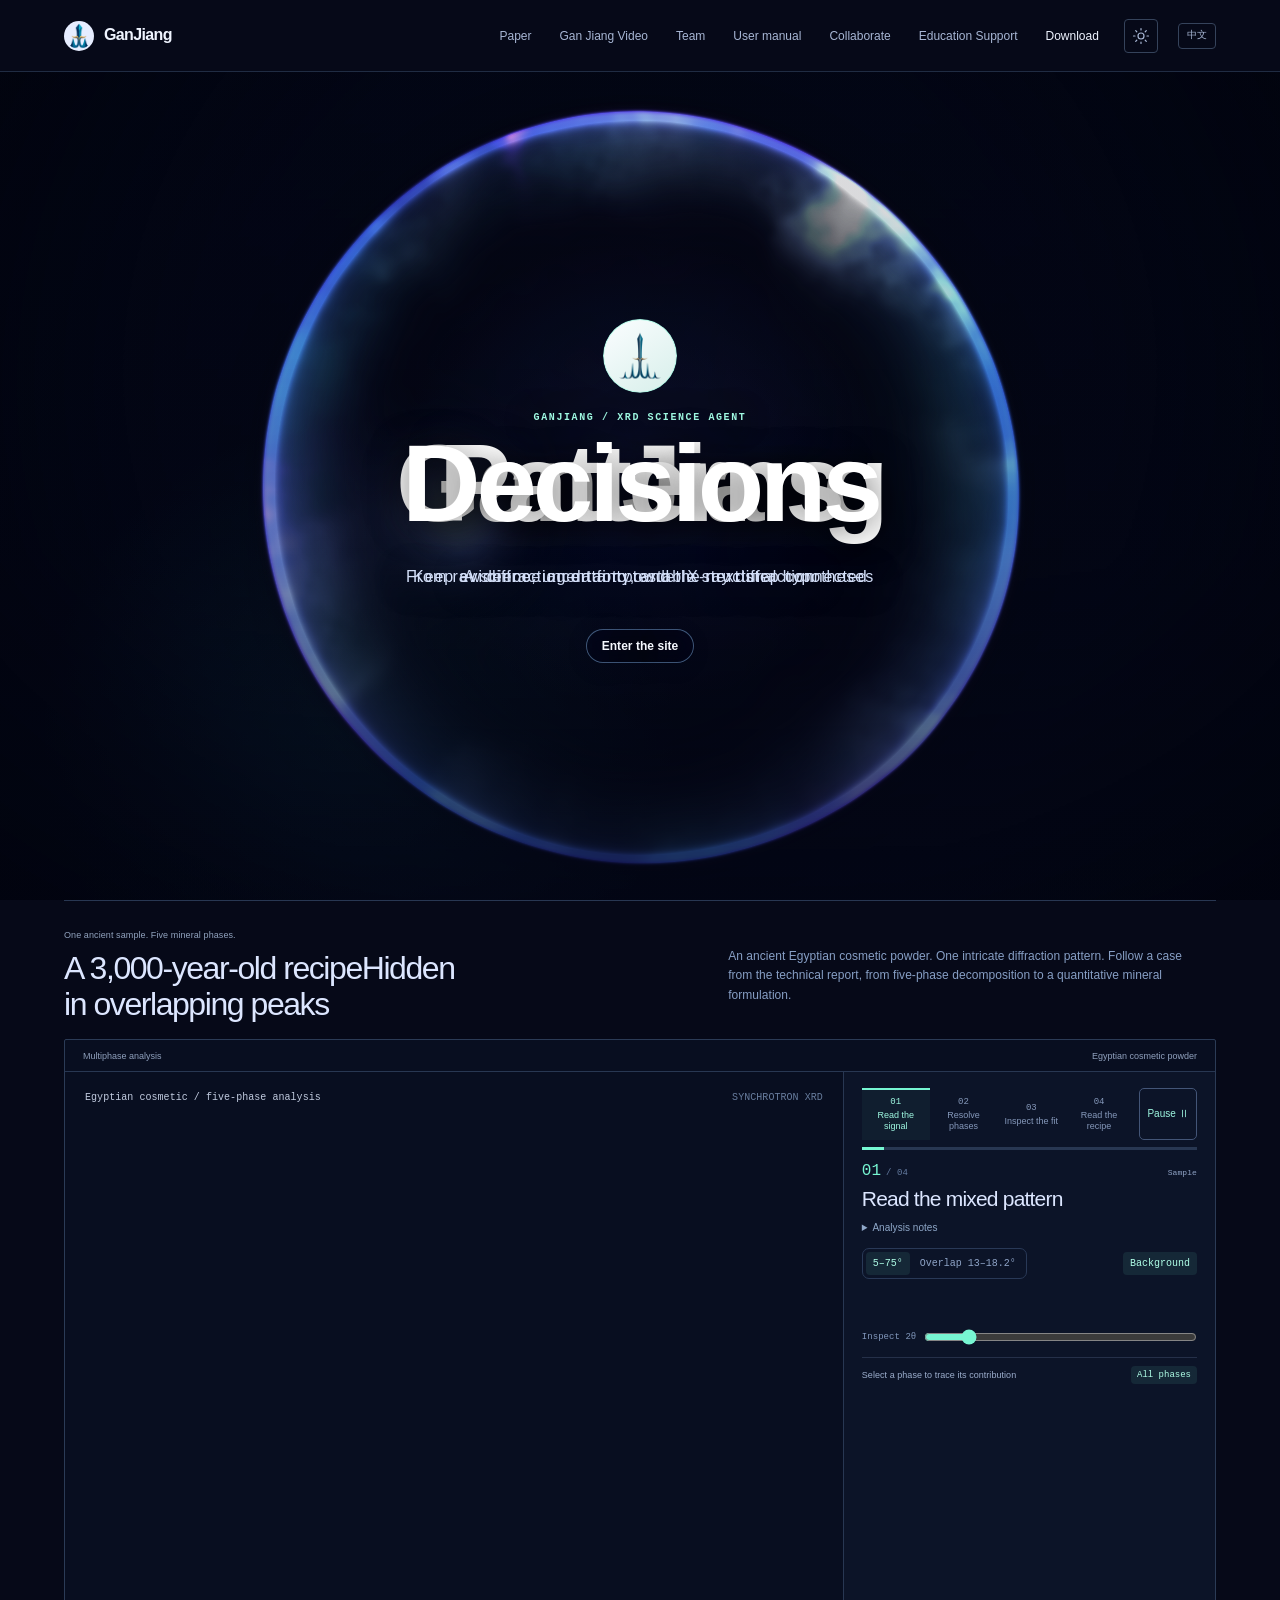
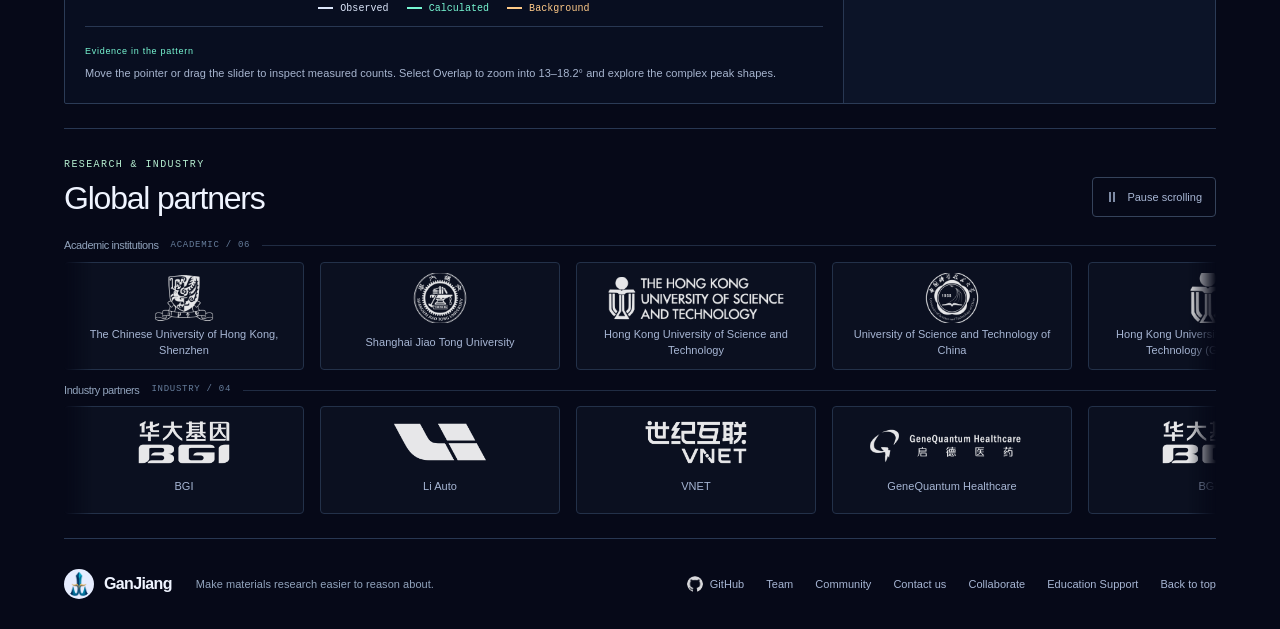
==== commit fe2186b0: "update" ====
--- a/index.html
+++ b/index.html
@@ -92,7 +92,7 @@
         <div class="hero-proof"><p data-design-copy="proofLabel">仅输入 XRD<br />单相 Top-1 准确率</p><a href="#benchmarks"><span>MP500</span><strong>96.30<small>%</small></strong></a><a href="#benchmarks"><span>RRUFF</span><strong>81.78<small>%</small></strong></a><a href="#benchmarks"><span>opXRD</span><strong>40.83<small>%</small></strong></a><a class="proof-link" href="#benchmarks" data-design-copy="compare">查看基线对比</a></div>
       </section>
       <section id="gj-pdf" class="gj-pdf-home section-shell" data-gj-pdf aria-labelledby="gj-pdf-home-title">
-        <div><p class="gj-pdf-kicker">GANJIANG / POWDER DIFFRACTION FILE</p><h2 id="gj-pdf-home-title">GJ-PDF-V1</h2><p class="gj-pdf-home-statement" data-pdf-copy="homeStatement">面向关键物相判断的自主衍射数据资产</p><p class="gj-pdf-home-intro" data-pdf-copy="homeIntro">207,146 条参考记录，89 种元素，支持 Cu、Co、Mo、Cr、Fe、Ag 六种靶材。</p><div class="gj-pdf-home-actions"><a class="text-link" href="gj-pdf.html"><span data-pdf-copy="homeLink">探索 GJ-PDF-V1</span></a><span data-pdf-copy="homePrice">数据库独立订阅 · 30 万元 / 年；干将 App 已内置</span></div></div><a class="gj-pdf-home-art" href="gj-pdf.html" aria-label="GJ-PDF-V1"><img src="assets/images/gj-pdf-crystal.webp" width="1536" height="1024" loading="lazy" decoding="async" alt="晶体与衍射光线的艺术示意" /><span>GJ-PDF-V1 / THE DATA FOUNDATION</span></a>
+        <div><p class="gj-pdf-kicker">GANJIANG / POWDER DIFFRACTION FILE</p><h2 id="gj-pdf-home-title">GJ-PDF-V1</h2><p class="gj-pdf-home-statement" data-pdf-copy="homeStatement">面向关键物相判断的自主衍射数据资产</p><p class="gj-pdf-home-intro" data-pdf-copy="homeIntro">207,146 条参考记录，89 种元素，支持 Cu、Co、Mo、Cr、Fe、Ag 六种靶材。</p><div class="gj-pdf-home-actions"><a class="text-link" href="gj-pdf.html"><span data-pdf-copy="homeLink">探索 GJ-PDF-V1</span></a><span data-pdf-copy="homePrice">数据库独立订阅 · 3 万元 / 年；干将 App 已内置</span></div></div><a class="gj-pdf-home-art" href="gj-pdf.html" aria-label="GJ-PDF-V1"><img src="assets/images/gj-pdf-crystal.webp" width="1536" height="1024" loading="lazy" decoding="async" alt="晶体与衍射光线的艺术示意" /><span>GJ-PDF-V1 / THE DATA FOUNDATION</span></a>
       </section>
       <section id="science-film" class="science-film section-shell" aria-labelledby="science-film-title">
         <div class="science-film-copy">
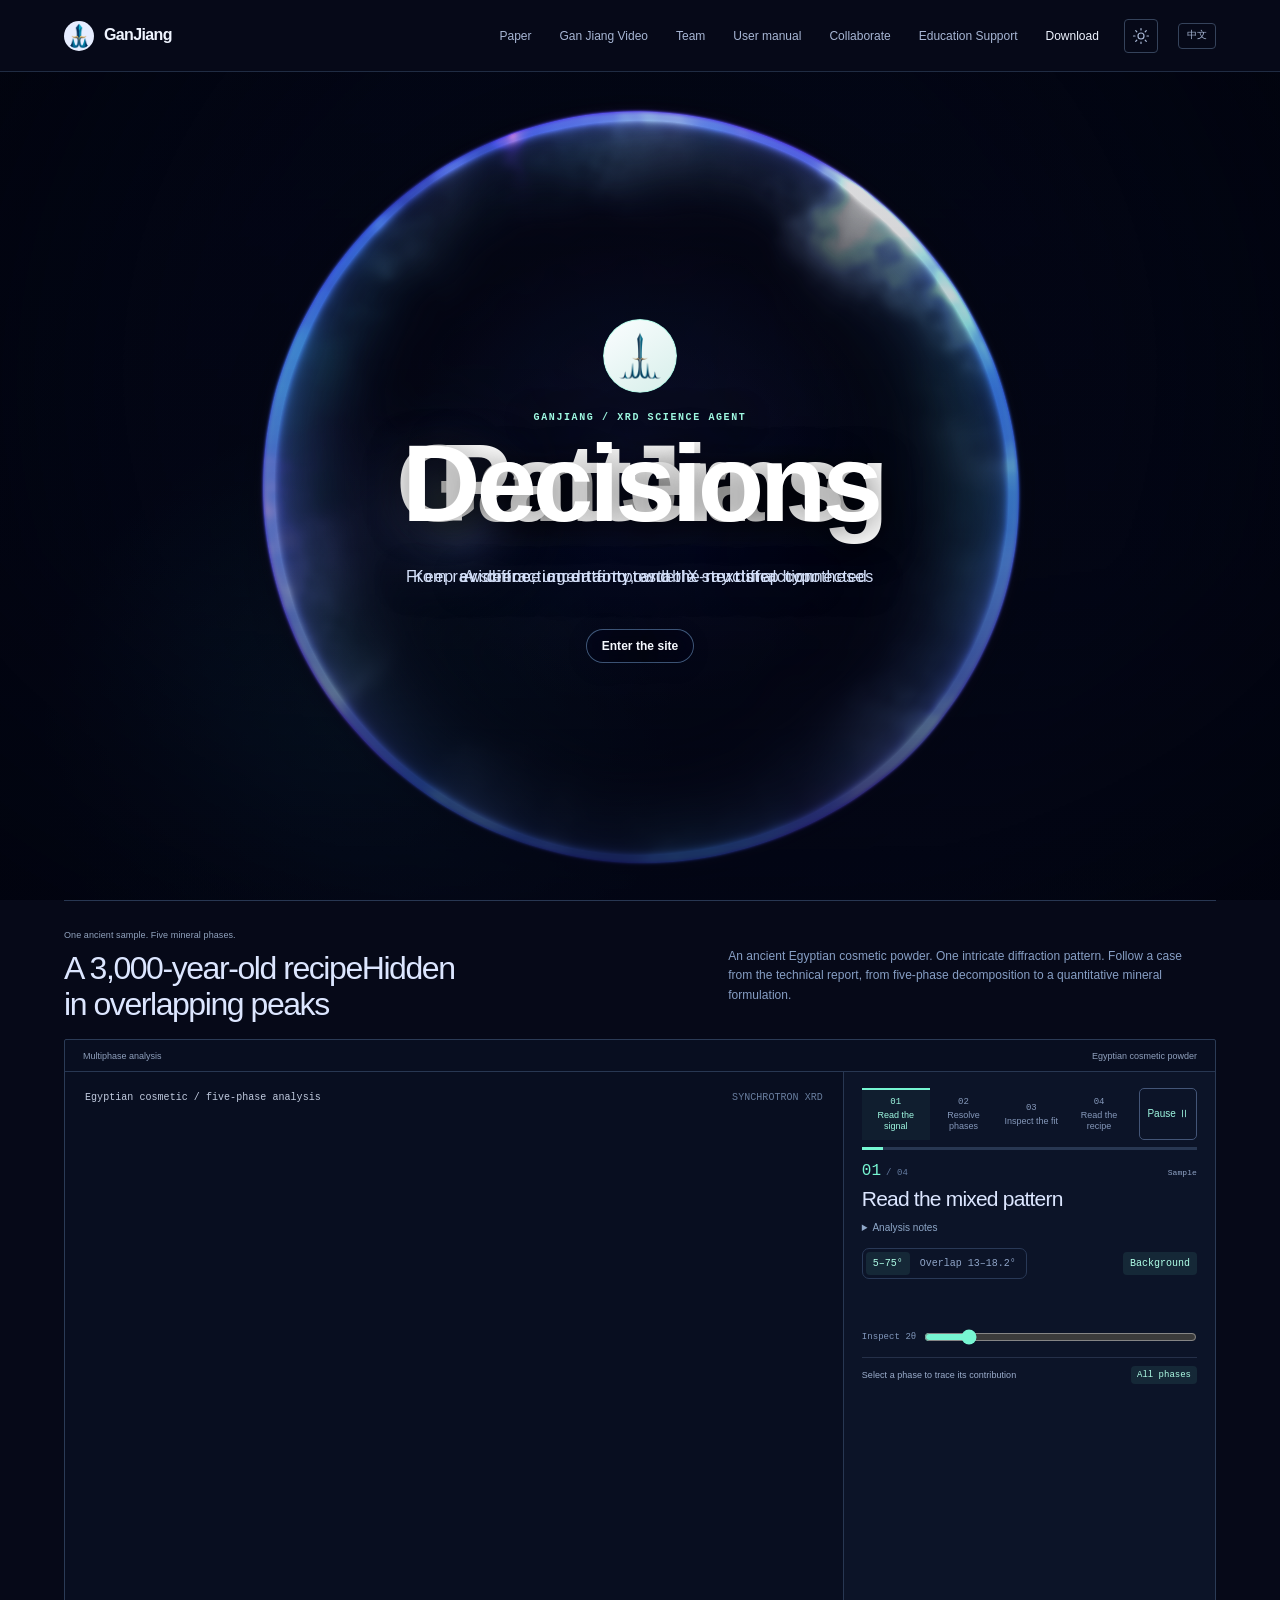
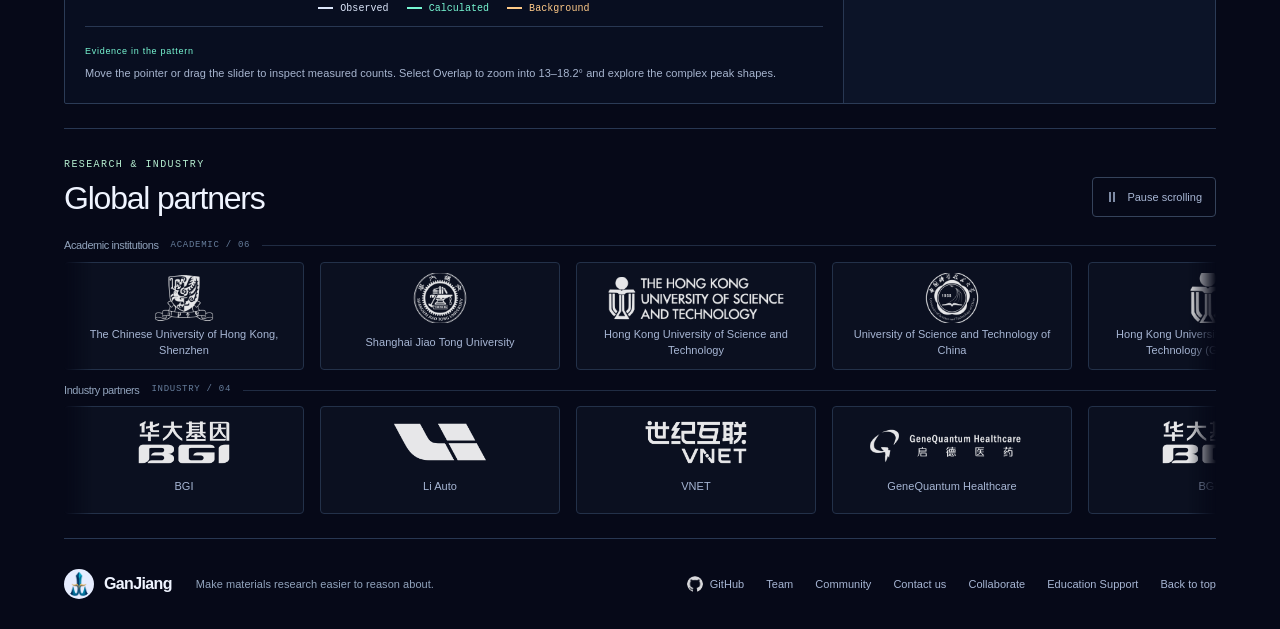
==== commit 5d793d37: "update" ====
--- a/index.html
+++ b/index.html
@@ -462,7 +462,7 @@
             <p class="home-download-label">GANJIANG DESKTOP</p>
             <h2 class="home-download-title" id="home-download-title" data-design-copy="downloadTitle">干将桌面客户端</h2>
             <p class="home-download-description" data-design-copy="downloadIntro">物相识别、多相分解与结构精修，连接你的每一步分析。</p>
-            <p class="home-download-gift" data-design-copy="downloadGift">每个账户赠送 <strong>20,000</strong> 积分</p>
+            <p class="home-download-gift" data-design-copy="downloadGift">每个账户赠送 <strong>10,000</strong> 积分</p>
           </div>
           <div class="home-download-actions"><a class="home-download-primary" href="apps/index.html" data-design-copy="navDownload">下载干将</a><a class="home-download-secondary" href="booklet/index.html" data-design-copy="navManual" data-booklet-link>使用说明书</a><a class="home-download-secondary" href="#paper" data-i18n="paperJump">论文与引用</a></div>
         </div>
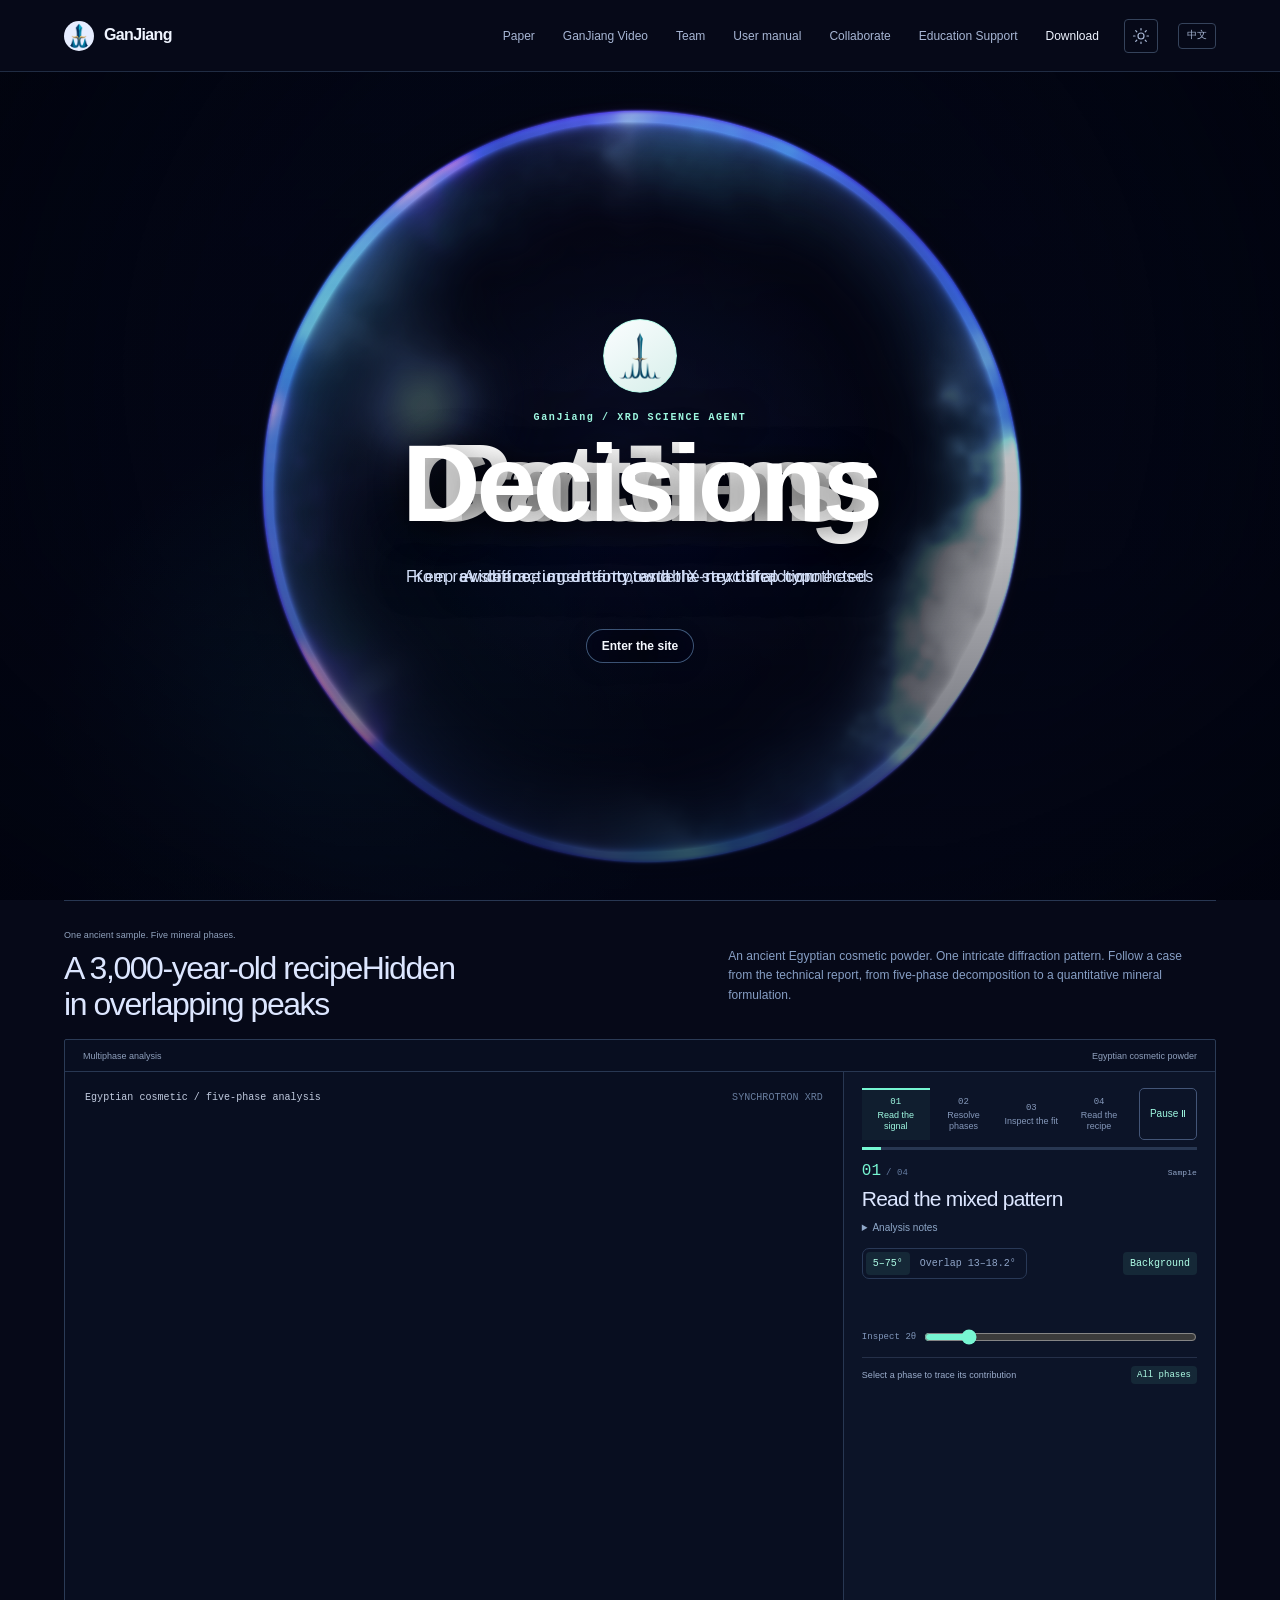
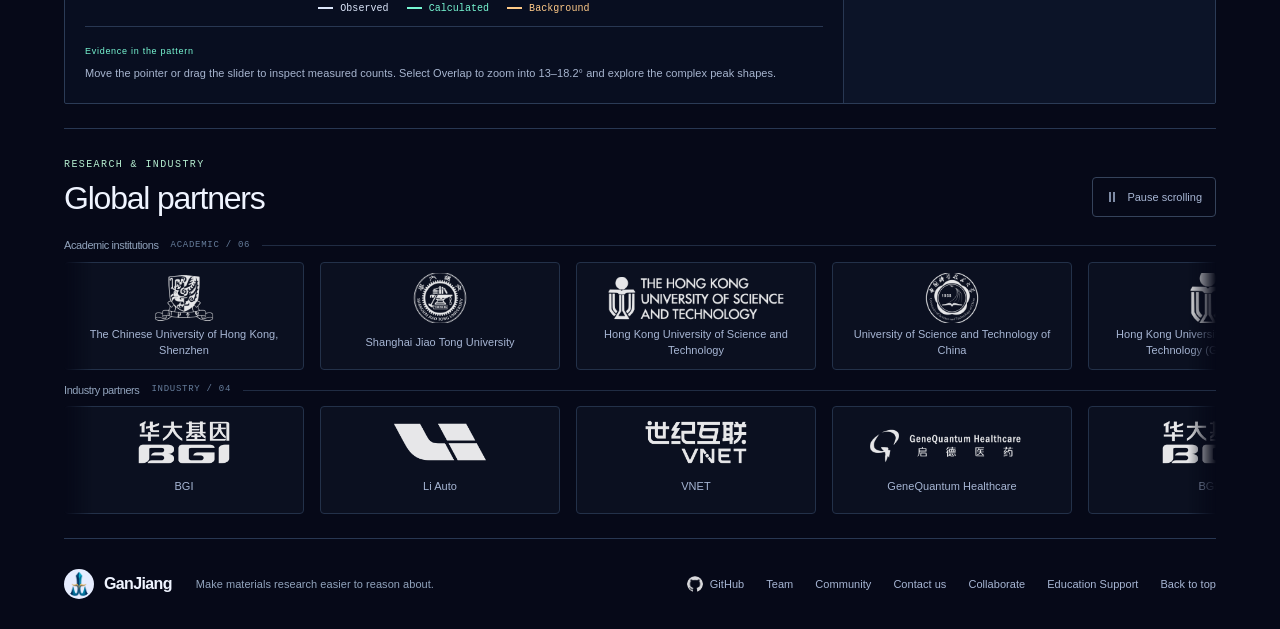
==== commit cbc975db: "update" ====
--- a/index.html
+++ b/index.html
@@ -3,23 +3,23 @@
   <head>
     <meta charset="UTF-8" />
     <meta name="viewport" content="width=device-width, initial-scale=1.0" />
-    <meta name="description" content="干将是面向粉末 X 射线衍射的科学智能体：把图谱分析变成可追溯的研究判断。" />
+    <meta name="description" content="干将是物演AI（PhyEvo AI）科学智能框架中的 X 射线衍射表征智能体，连接物相识别、多相分解与结构精修。" />
     <meta name="theme-color" content="#060918" />
     <script src="theme.js"></script>
     <meta property="og:type" content="website" />
     <meta property="og:locale" content="zh_CN" />
-    <meta property="og:title" content="干将 — X 射线衍射科学智能体" />
-    <meta property="og:description" content="把复杂图谱转化为可验证的结构结论，推动材料表征智能化。" />
+    <meta property="og:title" content="GanJiang — X 射线衍射科学智能体" />
+    <meta property="og:description" content="从一张图谱到可信的结构结论，连接材料发现的每一次判断。" />
     <meta property="og:image" content="https://ganjiang.asia/assets/video/ganjiang-full-film-poster.jpg" />
     <meta property="og:image:type" content="image/jpeg" />
     <meta property="og:image:width" content="1920" />
     <meta property="og:image:height" content="1080" />
     <meta property="og:image:alt" content="干将连接 XRD 表征、智能分析与材料结构判断" />
     <meta name="twitter:card" content="summary_large_image" />
-    <meta name="twitter:title" content="干将 — X 射线衍射科学智能体" />
-    <meta name="twitter:description" content="把复杂图谱转化为可验证的结构结论，推动材料表征智能化。" />
+    <meta name="twitter:title" content="GanJiang — X 射线衍射科学智能体" />
+    <meta name="twitter:description" content="从一张图谱到可信的结构结论，连接材料发现的每一次判断。" />
     <meta name="twitter:image" content="https://ganjiang.asia/assets/video/ganjiang-full-film-poster.jpg" />
-    <title>干将 — X 射线衍射科学智能体</title>
+    <title>GanJiang — X 射线衍射科学智能体</title>
     <link rel="icon" type="image/png" href="assets/images/favicon.png" />
     <link rel="apple-touch-icon" href="assets/images/apple-touch-icon.png" />
     <link rel="preload" as="image" href="assets/images/ganjiang-logo-small.webp" fetchpriority="high" />
@@ -33,6 +33,7 @@
     <link rel="stylesheet" href="site-chrome.css" />
     <link rel="stylesheet" href="presentation.css" />
     <link rel="stylesheet" href="global-users.css" />
+    <link rel="stylesheet" href="materials-vision.css" />
     <link rel="stylesheet" href="education.css" />
     <link rel="stylesheet" href="gj-pdf.css" />
     <link rel="stylesheet" href="theme.css" />
@@ -44,13 +45,13 @@
     <script defer src="phase-story.js"></script>
     <script defer src="science-charts.js"></script>
     <script defer src="design.js"></script>
-    <script defer src="system-story.js"></script>
     <script defer src="egypt-story.js"></script>
     <script defer src="science-film.js"></script>
     <script defer src="community.js"></script>
     <script defer src="partners.js"></script>
     <script defer src="presentation.js"></script>
     <script defer src="global-users.js"></script>
+    <script defer src="materials-vision.js"></script>
     <script defer src="education.js"></script>
     <script defer src="gj-pdf.js"></script>
     <script defer src="title-style.js"></script>
@@ -58,7 +59,7 @@
   <body class="site-v2">
     <a class="skip-link" href="#home" data-design-copy="skip">跳到主要内容</a>
     <header class="site-header shared-header">
-      <a class="brand" href="#top" aria-label="Gan Jiang 首页"><img class="brand-logo" width="30" height="30" decoding="async" src="assets/images/logo-small.webp" alt="" /> GanJiang</a>
+      <a class="brand" href="#top" aria-label="GanJiang 首页"><img class="brand-logo" width="30" height="30" decoding="async" src="assets/images/logo-small.webp" alt="" /> GanJiang</a>
       <div class="header-actions"><div class="social-links header-social" aria-label="社交链接"><a class="social-link github-link" href="https://github.com/DeltaGanjiang" target="_blank" rel="noreferrer" aria-label="GitHub: DeltaGanjiang"><img src="assets/images/github.webp" alt="" /><span>GitHub</span></a><span class="social-link xiaohongshu-link" aria-label="小红书：95614037352"><img src="assets/images/xaiohongshu.webp" alt="" /><span>95614037352</span></span></div><button class="language-toggle" type="button" aria-label="Switch to English">EN</button><button aria-controls="site-nav" class="menu-toggle" type="button" aria-label="打开导航" aria-expanded="false">菜单</button></div>
       <nav id="site-nav" class="nav" aria-label="Main navigation"><a href="https://arxiv.org/abs/2610.07862" target="_blank" rel="noopener noreferrer" data-design-copy="navPaper">论文</a><a href="film.html" data-design-copy="navFilm">干将视频介绍</a><a href="team.html" data-i18n="navTeam">团队成员</a><a href="booklet/index.html" data-design-copy="navManual" data-booklet-link>使用说明书</a><a href="collaborate.html" data-design-copy="navCollaboration">生态合作</a><a href="education.html" data-education-copy="navEducation">教育支持计划</a><a class="nav-cta" href="apps/index.html" data-design-copy="navDownload">下载干将</a></nav>
     <div class="reading-progress" aria-hidden="true"><i></i></div></header>
@@ -67,7 +68,7 @@
         <canvas id="orb-canvas" aria-hidden="true"></canvas>
         <div class="orb-intro-copy">
           <img class="orb-intro-logo" width="256" height="256" fetchpriority="high" decoding="async" src="assets/images/ganjiang-logo-small.webp" alt="" />
-          <p class="orb-intro-kicker">GANJIANG / XRD SCIENCE AGENT</p>
+          <p class="orb-intro-kicker">GanJiang / XRD SCIENCE AGENT</p>
           <div class="orb-intro-message">
             <h1 id="orb-intro-title"><span class="orb-copy-frame" data-i18n="orbTitle">干将</span><span class="orb-copy-frame" data-i18n="orbTitleTwo" aria-hidden="true">图谱</span><span class="orb-copy-frame" data-i18n="orbTitleThree" aria-hidden="true">决策</span></h1>
             <p class="orb-intro-subtitle"><span class="orb-copy-frame" data-i18n="orbSubtitle">面向粉末 X 射线衍射的科学智能体</span><span class="orb-copy-frame" data-i18n="orbSubtitleTwo" aria-hidden="true">从原始衍射信号，走向可验证的结构判断</span><span class="orb-copy-frame" data-i18n="orbSubtitleThree" aria-hidden="true">让证据、不确定性与下一步始终保持连接</span></p>
@@ -80,26 +81,107 @@
           <p class="eyebrow hero-label"><span data-i18n="heroEyebrow">面向粉末 X 射线衍射的科学智能体</span></p>
           <h2 id="hero-title" data-i18n="heroTitle"><span class="hero-title-line">从一张图谱</span><span class="hero-title-line">到可信的<em>结构结论</em></span></h2>
           <p class="hero-text" data-i18n="heroText">干将连接物相识别、多相分解与结构精修，让每一步判断都有证据可循。</p>
-          <div class="hero-actions"><a class="button" href="#egypt-story" data-design-copy="explore">探索古埃及配方</a><a class="text-link" href="apps/index.html" data-design-copy="try">体验干将</a><a class="text-link" href="gj-pdf.html">GJ-PDF-V1 </a></div>
-        </div>
-        <a class="hero-research" href="#egypt-story" aria-label="探索古埃及化妆粉的研究故事 / Explore the Egyptian cosmetic story">
-          <div class="hero-research-head"><span data-design-copy="researchLabel">古埃及 × 现代材料科学</span><svg class="egypt-eye-mark" viewBox="0 0 90 44" aria-hidden="true"><path d="M5 17Q28 -2 54 17Q30 34 5 17ZM5 17H0M54 17L85 8L67 21H54M7 7Q30 -7 54 8M28 27V42L18 32M42 26Q62 36 69 28Q74 19 62 24"/><circle cx="30" cy="16" r="8"/></svg></div>
-          <div class="hero-research-title"><p data-design-copy="sample">一份古埃及化妆粉</p><span>5 <small data-design-copy="phases">种矿物</small></span></div>
-          <svg id="hero-data-plot" viewBox="0 0 640 320" role="img" aria-label="埃及样品实测图谱与五相分量 / Egyptian sample pattern and phase contributions"><g class="hero-data-grid"><path d="M35 50H610M35 110H610M35 170H610M35 230H610"/></g><g id="hero-data-paths"></g><g class="hero-data-axis"><text x="35" y="302">5°</text><text x="306" y="302">2θ</text><text x="592" y="302">75°</text></g></svg>
-          <div class="hero-phase-key"><span>CaSO₄·2H₂O</span><span>Pb₂Cl₂CO₃</span><span>PbCO₃</span><span>PbS</span><span>PbOHCl</span></div>
-          <div class="hero-research-foot"><p data-design-copy="caseLink">从三千年前的眼妆，走进现代材料科学</p></div>
+          <div class="hero-actions"><a class="button" href="apps/index.html" data-design-copy="try">体验干将</a><a class="text-link" href="#vision" data-vision-copy="visionLink">探索物演AI理念</a><a class="text-link" href="gj-pdf.html">GJ-PDF-V1</a></div>
+          <div class="hero-lead">
+            <a class="hero-lead-person" href="team.html#bin-cao"><img src="assets/images/bin-cao.webp" width="64" height="64" decoding="async" alt="曹斌 / Bin Cao" /><span><small data-vision-copy="leadRole">项目负责人</small><strong data-vision-copy="leadName">曹斌博士</strong><span data-vision-copy="leadOrg">诺亚方舟伦敦研究院</span></span></a>
+            <a class="hero-lead-profile" href="https://www.caobin.asia/" target="_blank" rel="noopener noreferrer" data-vision-copy="leadProfile">个人主页</a>
+          </div>
+        </div>
+        <a class="hero-frontier" href="#vision" aria-label="GanJiang：从表征出发，连接材料发现">
+          <img src="assets/images/vision/characterize.webp" width="1000" height="563" decoding="async" fetchpriority="high" alt="晶体表征的概念视觉" />
+          <span class="hero-frontier-caption"><span>GanJiang / SCIENTIFIC CHARACTERIZATION</span><strong data-vision-copy="heroCaption">从理解结构，走向下一次科学发现。</strong></span>
         </a>
         <div class="hero-proof"><p data-design-copy="proofLabel">仅输入 XRD<br />单相 Top-1 准确率</p><a href="#benchmarks"><span>MP500</span><strong>96.30<small>%</small></strong></a><a href="#benchmarks"><span>RRUFF</span><strong>81.78<small>%</small></strong></a><a href="#benchmarks"><span>opXRD</span><strong>40.83<small>%</small></strong></a><a class="proof-link" href="#benchmarks" data-design-copy="compare">查看基线对比</a></div>
       </section>
+      <section id="vision" class="materials-vision" data-reveal aria-labelledby="vision-title">
+        <div class="section-shell">
+          <header class="vision-heading">
+            <div>
+              <p class="vision-eyebrow">PhyEvo AI / MATERIALS INTELLIGENCE</p>
+              <h2 id="vision-title" data-vision-copy="title">从理解物质<br /><em>到创造下一代材料</em></h2>
+            </div>
+            <div class="vision-statement">
+              <p class="vision-horizon" data-vision-copy="horizon">物演AI 的科学智能理念 · 干将从表征出发</p>
+              <p data-vision-copy="intro">干将是物演AI（PhyEvo AI）科学智能框架中的表征智能体。物演AI 的愿景，是让表征、预测、设计与实验在同一框架中持续学习，连接从理解材料到创造材料的每一步。</p>
+            </div>
+          </header>
+
+          <div class="vision-map" data-vision-stage="characterize" role="group" aria-labelledby="vision-map-title">
+            <div class="vision-map-topline"><span id="vision-map-title" data-vision-copy="mapTitle">材料发现的科学智能闭环</span><div class="vision-map-actions"><span data-vision-copy="mapHint">选择环节，探索决策如何流动</span><button class="vision-play" type="button" data-vision-play aria-pressed="true">暂停演示</button></div></div>
+            <div class="vision-orbit">
+              <svg class="vision-connections" viewBox="0 0 1200 620" preserveAspectRatio="none" aria-hidden="true">
+                <defs><marker id="vision-arrow" viewBox="0 0 10 10" refX="8" refY="5" markerWidth="6" markerHeight="6" orient="auto-start-reverse"><path d="m2 2 5 3-5 3" /></marker></defs>
+                <ellipse class="vision-orbit-guide" cx="600" cy="310" rx="410" ry="245" />
+                <g class="vision-core-links"><path d="M410 178 505 267M790 178 695 267M790 442 695 353M410 442 505 353" /></g>
+                <path class="vision-flow" data-vision-flow="characterize" d="M425 145H775" marker-end="url(#vision-arrow)" />
+                <path class="vision-flow" data-vision-flow="predict" d="M970 285V335" marker-end="url(#vision-arrow)" />
+                <path class="vision-flow" data-vision-flow="design" d="M775 475H425" marker-end="url(#vision-arrow)" />
+                <path class="vision-flow" data-vision-flow="experiment" d="M230 335V285" marker-end="url(#vision-arrow)" />
+                <g class="vision-particles">
+                  <circle r="3"><animateMotion dur="5s" repeatCount="indefinite" path="M425 145H775" /></circle>
+                  <circle r="3"><animateMotion dur="5s" begin="1.25s" repeatCount="indefinite" path="M970 285V335" /></circle>
+                  <circle r="3"><animateMotion dur="5s" begin="2.5s" repeatCount="indefinite" path="M775 475H425" /></circle>
+                  <circle r="3"><animateMotion dur="5s" begin="3.75s" repeatCount="indefinite" path="M230 335V285" /></circle>
+                </g>
+              </svg>
+              <span class="vision-edge vision-edge-top" data-vision-copy="edgeTop">结构证据支撑性能推演</span>
+              <span class="vision-edge vision-edge-right" data-vision-copy="edgeRight">目标牵引设计</span>
+              <span class="vision-edge vision-edge-bottom" data-vision-copy="edgeBottom">候选方案进入真实实验</span>
+              <span class="vision-edge vision-edge-left" data-vision-copy="edgeLeft">实验反馈更新认知</span>
+
+              <div class="vision-core">
+                <img class="phyevo-mark" src="assets/images/phyevo-mark.svg" width="58" height="58" alt="" />
+                <span class="phyevo-wordmark">PhyEvo <span>AI</span></span>
+                <span class="phyevo-chinese">物演AI · Physics × Evolution</span>
+                <strong data-vision-copy="coreTitle">材料科学通用智能</strong>
+                <small data-vision-copy="coreText">科学目标 · 证据 · 持续学习</small>
+              </div>
+
+              <button class="vision-node vision-characterize" type="button" data-vision-select="characterize" aria-pressed="true" aria-controls="vision-detail">
+                <img class="vision-node-photo" src="assets/images/vision/characterize.webp" width="1000" height="563" loading="lazy" decoding="async" alt="" />
+                <span class="vision-node-title"><strong data-vision-copy="characterize">表征 · 干将</strong><span>CHARACTERIZE</span></span>
+                <span class="vision-node-summary" data-vision-copy="characterizeSummary">从实验信号，读懂物相与结构</span>
+              </button>
+              <button class="vision-node vision-predict" type="button" data-vision-select="predict" aria-pressed="false" aria-controls="vision-detail">
+                <img class="vision-node-photo" src="assets/images/vision/predict.webp" width="1000" height="563" loading="lazy" decoding="async" alt="" />
+                <span class="vision-node-title"><strong data-vision-copy="predict">预测</strong><span>PREDICT</span></span>
+                <span class="vision-node-summary" data-vision-copy="predictSummary">从已知结构，推演性能与工艺</span>
+              </button>
+              <button class="vision-node vision-design" type="button" data-vision-select="design" aria-pressed="false" aria-controls="vision-detail">
+                <img class="vision-node-photo" src="assets/images/vision/design.webp" width="1000" height="563" loading="lazy" decoding="async" alt="" />
+                <span class="vision-node-title"><strong data-vision-copy="design">设计</strong><span>DESIGN</span></span>
+                <span class="vision-node-summary" data-vision-copy="designSummary">从目标性能，反向寻找材料与配方</span>
+              </button>
+              <button class="vision-node vision-experiment" type="button" data-vision-select="experiment" aria-pressed="false" aria-controls="vision-detail">
+                <img class="vision-node-photo" src="assets/images/vision/experiment.webp" width="1000" height="563" loading="lazy" decoding="async" alt="" />
+                <span class="vision-node-title"><strong data-vision-copy="experiment">实验</strong><span>EXPERIMENT</span></span>
+                <span class="vision-node-summary" data-vision-copy="experimentSummary">连接仪器与机器人，验证新的可能</span>
+              </button>
+            </div>
+            <p class="vision-loop-note" data-vision-copy="loopNote">每一次实验都成为新的证据，让下一轮预测、设计与决策继续进化。</p>
+          <p class="vision-image-note" data-vision-copy="imageNote">材料与实验场景为概念视觉</p>
+          </div>
+
+          <div id="vision-detail" class="vision-detail" aria-live="polite" aria-atomic="true">
+            <div><p class="vision-detail-label" data-vision-copy="detailLabel">表征 / GanJiang</p><h3 data-vision-copy="detailTitle">让材料的真实结构，成为科学决策的起点。</h3></div>
+            <div><p data-vision-copy="detailBody">以 XRD 为起点，把物相识别、多相分解与结构精修连成可审阅的分析过程，为后续性能推演与材料设计提供结构证据。</p><span class="vision-detail-output" data-vision-copy="detailOutput">信号输入 / 物相与结构 / 可追溯证据</span></div>
+          </div>
+          <footer class="vision-frontier">
+            <p data-vision-copy="frontierTitle">面向更远的科学前沿</p>
+            <div><span data-vision-copy="frontierModels">多模态科学模型</span><span data-vision-copy="frontierPhysics">物理约束与不确定性</span><span data-vision-copy="frontierDesign">主动学习与逆向设计</span><span data-vision-copy="frontierLabs">自主实验室网络</span></div>
+            <a class="text-link" href="collaborate.html" data-vision-copy="collaborate">共同探索材料发现的未来</a>
+          </footer>
+        </div>
+      </section>
       <section id="gj-pdf" class="gj-pdf-home section-shell" data-gj-pdf aria-labelledby="gj-pdf-home-title">
-        <div><p class="gj-pdf-kicker">GANJIANG / POWDER DIFFRACTION FILE</p><h2 id="gj-pdf-home-title">GJ-PDF-V1</h2><p class="gj-pdf-home-statement" data-pdf-copy="homeStatement">面向关键物相判断的自主衍射数据资产</p><p class="gj-pdf-home-intro" data-pdf-copy="homeIntro">207,146 条参考记录，89 种元素，支持 Cu、Co、Mo、Cr、Fe、Ag 六种靶材。</p><div class="gj-pdf-home-actions"><a class="text-link" href="gj-pdf.html"><span data-pdf-copy="homeLink">探索 GJ-PDF-V1</span></a><span data-pdf-copy="homePrice">数据库独立订阅 · 3 万元 / 年；干将 App 已内置</span></div></div><a class="gj-pdf-home-art" href="gj-pdf.html" aria-label="GJ-PDF-V1"><img src="assets/images/gj-pdf-crystal.webp" width="1536" height="1024" loading="lazy" decoding="async" alt="晶体与衍射光线的艺术示意" /><span>GJ-PDF-V1 / THE DATA FOUNDATION</span></a>
+        <div><p class="gj-pdf-kicker">GanJiang / POWDER DIFFRACTION FILE</p><h2 id="gj-pdf-home-title">GJ-PDF-V1</h2><p class="gj-pdf-home-statement" data-pdf-copy="homeStatement">面向关键物相判断的自主衍射数据资产</p><p class="gj-pdf-home-intro" data-pdf-copy="homeIntro">207,146 条参考记录，89 种元素，支持 Cu、Co、Mo、Cr、Fe、Ag 六种靶材。</p><div class="gj-pdf-home-actions"><a class="text-link" href="gj-pdf.html"><span data-pdf-copy="homeLink">探索 GJ-PDF-V1</span></a><span data-pdf-copy="homePrice">数据库独立订阅 · 3 万元 / 年；干将 App 已内置</span></div></div><a class="gj-pdf-home-art" href="gj-pdf.html" aria-label="GJ-PDF-V1"><img src="assets/images/gj-pdf-crystal.webp" width="1536" height="1024" loading="lazy" decoding="async" alt="晶体与衍射光线的艺术示意" /><span>GJ-PDF-V1 / THE DATA FOUNDATION</span></a>
       </section>
       <section id="science-film" class="science-film section-shell" aria-labelledby="science-film-title">
         <div class="science-film-copy">
           <p class="eyebrow" data-film-copy="eyebrow">GanJiang Agent · 材料智能</p>
           <h2 id="science-film-title" data-film-copy="title">读懂图谱<br />看清材料</h2>
           <p data-film-copy="body">用 58 秒了解原子排列如何影响材料，XRD 如何揭示结构，以及干将如何连接分析工具、检验结果并积累经验。</p>
-          <span class="science-film-meta">GANJIANG AGENT · 58 SEC</span>
+          <span class="science-film-meta">GanJiang AGENT · 58 SEC</span>
         </div>
         <figure class="science-film-player">
           <video id="science-film-video" width="1920" height="1080" data-narrated playsinline controls preload="none" poster="assets/video/ganjiang-inside-matter-poster.webp" aria-label="干将 58 秒说明短片：晶体结构的意义与干将的贡献" aria-describedby="science-film-note">
@@ -133,10 +215,10 @@
       </section>
       <section id="global-users" class="global-users section-shell" aria-labelledby="global-users-title">
         <div class="global-users-copy">
-          <p class="eyebrow">GANJIANG / GLOBAL COMMUNITY</p>
+          <p class="eyebrow">GanJiang / GLOBAL COMMUNITY</p>
           <h2 id="global-users-title" data-globe-copy="title">用户来自全球</h2>
           <p class="global-users-intro" data-globe-copy="intro">跨越时区与山海，让对材料的探索彼此连接。</p>
-          <div class="global-users-stat"><strong>500+</strong><div><span data-globe-copy="points">个地图展示点</span><small data-globe-copy="reach">连接世界的每一份好奇</small></div></div>
+          <div class="global-users-stat"><strong>2000+</strong><div><span data-globe-copy="users">用户量</span><small data-globe-copy="reach">链接全球学者</small></div></div>
           <div class="global-users-legend"><span><i class="globe-user-key"></i><span data-globe-copy="userKey">用户分布点位</span></span><span><i class="globe-place-key"></i><span data-globe-copy="placeKey">科研地标</span></span></div>
           <div class="global-places-heading"><h3 data-globe-copy="places">探索高校与科研地标</h3><span data-globe-copy="select">点击定位</span></div>
           <div class="global-places" role="group" aria-label="选择科研地标" data-globe-places>
@@ -295,77 +377,10 @@
         <header class="phase-story-heading"><div><p class="eyebrow" data-bench-copy="eyebrow">DeltaXRDbench</p><h2 id="benchmark-title" data-bench-copy="title">物相识别评测</h2></div><p data-bench-copy="intro">从模拟图谱到真实实验，在相同任务与输入条件下，查看干将与各基线的识别表现。</p></header>
         <div class="benchmark-board">
           <div class="benchmark-toolbar"><div class="science-switch" role="group" aria-label="Dataset"><button type="button" data-bench-dataset="0" aria-pressed="true">MP500</button><button type="button" data-bench-dataset="1" aria-pressed="false">RRUFF</button><button type="button" data-bench-dataset="2" aria-pressed="false">opXRD</button></div><label><span data-bench-copy="metricLabel">任务 / 指标</span><select id="benchmark-metric"><option value="single">单相 · Top-1</option><option value="multiF1">多相 · F1</option><option value="multiExact">多相 · 完整相集</option></select></label><label><span data-bench-copy="inputLabel">输入条件</span><select id="benchmark-condition"><option value="0">仅 XRD</option><option value="1">XRD + 组成信息</option></select></label></div>
-          <div class="benchmark-layout"><div class="benchmark-chart"><div class="benchmark-chart-heading"><h3 id="benchmark-chart-title"></h3><span data-bench-copy="higher">越高越好</span></div><div class="benchmark-scale" aria-hidden="true"><span>0</span><span>25</span><span>50</span><span>75</span><span>100%</span></div><div id="benchmark-bars" role="img"></div><p id="benchmark-context"></p></div><aside class="benchmark-highlight" aria-live="polite"><p data-bench-copy="lead">领先当前最强基线</p><strong id="benchmark-gain"></strong><span data-bench-copy="pp">个百分点</span><p id="benchmark-comparison"></p><div class="benchmark-score"><span>GAN JIANG</span><b id="benchmark-score"></b></div></aside></div>
+          <div class="benchmark-layout"><div class="benchmark-chart"><div class="benchmark-chart-heading"><h3 id="benchmark-chart-title"></h3><span data-bench-copy="higher">越高越好</span></div><div class="benchmark-scale" aria-hidden="true"><span>0</span><span>25</span><span>50</span><span>75</span><span>100%</span></div><div id="benchmark-bars" role="img"></div><p id="benchmark-context"></p></div><aside class="benchmark-highlight" aria-live="polite"><p data-bench-copy="lead">领先当前最强基线</p><strong id="benchmark-gain"></strong><span data-bench-copy="pp">个百分点</span><p id="benchmark-comparison"></p><div class="benchmark-score"><span>GanJiang</span><b id="benchmark-score"></b></div></aside></div>
           <details class="benchmark-method"><summary data-bench-copy="methodTitle">数据来源与评测口径</summary><p id="benchmark-method-text"></p></details>
         </div>
       </section>
-      <section id="what" class="intro section-shell" data-reveal><p class="eyebrow" data-i18n="whatEyebrow">它是什么</p><div class="intro-grid"><h2 data-i18n="whatTitle">高通量材料研发的瓶颈，正在从合成转向判断</h2><div><p data-i18n="whatText">合成、计算和机器人实验室能够快速产生大量候选样品，但 PXRD 表征仍常依赖专家逐张分析。物相识别、多相分解、结构精修、微结构参数提取与异常判断被不同软件和经验割裂，已成为材料发现的关键瓶颈。干将将它们统一为可审阅、可复用的自主分析过程。</p><p class="note" data-i18n="whatNote">它服务于研究者的判断，不取代研究者的判断。</p></div></div></section>
-      <section id="can-do" class="capabilities" data-reveal><div class="section-shell"><div class="section-heading"><p class="eyebrow" data-i18n="canDoEyebrow">它能做什么</p><h2 data-i18n="canDoTitle">像专家一样分析一张图谱，并决定下一步该做什么</h2></div><div class="capability-grid"><article tabindex="0"><span>01 /</span><h3 data-i18n="capOneTitle">统一数据，先看清问题</h3><p data-i18n="capOneText">解析 .xy、.xrdml、.raw、.csv 等格式，检查元数据、噪声、背景、Kα₂ 与仪器域差异。</p></article><article tabindex="0"><span>02 /</span><h3 data-i18n="capTwoTitle">自主诊断分析任务</h3><p data-i18n="capTwoText">判断单相或多相、晶相或非晶、已知结构或未知结构，以及单张还是原位时间序列。</p></article><article tabindex="0"><span>03 /</span><h3 data-i18n="capThreeTitle">多路识别与定量验证</h3><p data-i18n="capThreeText">联合结构数据库、理论谱、XQueryer 与 XMatcher 输出候选；以 XDecomposer 和 Rietveld 精修共同验证。</p></article><article tabindex="0"><span>04 /</span><h3 data-i18n="capFourTitle">自主、分阶段地精修</h3><p data-i18n="capFourText">根据残差与物理合理性，在 PyWPEM、GSAS-II、FullProf 等引擎间动态选择并调整参数。</p></article><article tabindex="0"><span>05 /</span><h3 data-i18n="capFiveTitle">从失败到实验决策</h3><p data-i18n="capFiveText">记录失败原因、专家修正与后续验证，把可靠经验沉淀为技能，并指导下一轮实验条件。</p></article></div></div></section>
-      <section id="system" class="xrd-analysis agent-system" data-reveal aria-labelledby="xrd-analysis-title">
-        <div class="section-shell agent-system-shell">
-          <header class="agent-system-heading">
-            <div><p class="eyebrow" data-i18n="systemEyebrow">自主材料表征系统</p><h2 id="xrd-analysis-title" data-i18n="systemTitle">干将，编排从图谱到下一次实验</h2></div>
-            <p data-i18n="systemIntro">以研究意图为起点，调度分析模型、结构数据库与实验仪器；把每次测量、验证和修正连成可审阅的科学闭环。</p>
-          </header>
-
-          <div class="system-sequence-toolbar"><p><span id="system-sequence-count">01 / 06</span><span id="system-sequence-caption">从研究问题出发</span></p><div><button type="button" id="system-sequence-play">暂停 Ⅱ</button><button type="button" id="system-sequence-replay">重播</button></div></div>
-          <div class="agent-map" id="agent-system-map" data-stage="0" aria-label="干将 XRD 科学智能体动态系统图">
-            <div class="agent-map-grid" aria-hidden="true"></div>
-            <svg class="agent-routes" viewBox="0 0 1200 620" preserveAspectRatio="none" aria-hidden="true">
-              <defs>
-                <linearGradient id="route-cyan" x1="0" x2="1"><stop offset="0" stop-color="#76a9ff" /><stop offset=".52" stop-color="#77f6d2" /><stop offset="1" stop-color="#b889ff" /></linearGradient>
-                <filter id="route-glow" x="-30%" y="-30%" width="160%" height="160%"><feGaussianBlur stdDeviation="4" result="blur" /><feMerge><feMergeNode in="blur" /><feMergeNode in="SourceGraphic" /></feMerge></filter>
-              </defs>
-              <path class="system-route system-route-intent" d="M600 112 C600 152 600 175 600 214" />
-              <path class="system-route system-route-model" d="M515 307 C465 307 430 307 375 307" />
-              <path class="system-route system-route-lab" d="M685 307 C735 307 770 307 825 307" />
-              <path class="system-route system-route-source" d="M600 404 C600 454 600 482 600 521" />
-              <path class="system-route system-route-loop" d="M280 382 C330 515 448 565 600 565 C752 565 870 515 920 382" />
-              <path class="system-route system-route-loop-return" d="M920 246 C870 148 754 122 676 224" />
-              <g class="route-points" filter="url(#route-glow)"><circle cx="600" cy="112" r="4" /><circle cx="375" cy="307" r="4" /><circle cx="825" cy="307" r="4" /><circle cx="600" cy="521" r="4" /><circle cx="600" cy="565" r="4" /></g>
-            </svg>
-
-            <article class="system-node system-human" data-system-node="0" tabindex="0">
-              <p><span>01</span><small data-i18n="systemHumanKicker">研究意图</small></p>
-              <h3 data-i18n="systemHumanTitle">材料研究者</h3>
-              <div data-i18n="systemHumanDetail">问题 · 约束 · 审阅</div>
-            </article>
-
-            <article class="system-node system-domain" data-system-node="1" tabindex="0">
-              <header><p><span>02</span><small data-i18n="systemDomainKicker">科学模型 · 干实验</small></p><h3 data-i18n="systemDomainTitle">XRD 分析智能</h3></header>
-              <ul>
-                <li data-i18n="systemDomainOne">图谱解析</li><li data-i18n="systemDomainTwo">物相识别</li><li data-i18n="systemDomainThree">定量分解</li><li data-i18n="systemDomainFour">结构精修</li>
-              </ul>
-              <div class="system-port"><i></i><span data-i18n="systemDomainPort">结构假设与证据</span></div>
-            </article>
-
-            <article class="system-hub" data-system-node="2" tabindex="0">
-
-              <div class="hub-core"><img src="assets/images/favicon.png" alt="" /></div>
-
-              <h3 data-i18n="systemHubTitle">干将</h3>
-              <strong data-i18n="systemHubSubtitle">自主分析编排中枢</strong>
-              <ul><li data-i18n="systemHubOne">意图理解</li><li data-i18n="systemHubTwo">路径规划</li><li data-i18n="systemHubThree">交叉验证</li></ul>
-            </article>
-
-            <article class="system-node system-lab" data-system-node="3" tabindex="0">
-              <header><p><span>03</span><small data-i18n="systemLabKicker">物理实验 · 测量</small></p><h3 data-i18n="systemLabTitle">XRD 仪器与实验室</h3></header>
-              <ul>
-                <li data-i18n="systemLabOne">样品制备</li><li data-i18n="systemLabTwo">自动测量</li><li data-i18n="systemLabThree">原位序列</li><li data-i18n="systemLabFour">补测与复验</li>
-              </ul>
-              <div class="system-port"><i></i><span data-i18n="systemLabPort">新图谱与实验反馈</span></div>
-            </article>
-
-            <article class="system-node system-external" data-system-node="4" tabindex="0">
-              <p><span>04</span><small data-i18n="systemExternalKicker">接口 · 外部能力</small></p>
-              <div><strong data-i18n="systemExternalOne">结构数据库</strong><strong data-i18n="systemExternalTwo">分析引擎</strong><strong data-i18n="systemExternalThree">仪器与机器人 API</strong></div>
-            </article>
-
-            <div class="system-loop-label"><span data-i18n="systemLoopLabel">分析—实验闭环</span></div>
-          </div>
-        </div>
-      </section>
-      <section class="future" data-reveal><div class="section-shell future-grid"><div><p class="eyebrow" data-i18n="futureEyebrow">面向未来实验室</p><h2 data-i18n="futureTitle">从报告，走向“实验—表征—决策”的材料发现闭环</h2></div><div class="future-body"><p data-i18n="futureTextOne">干将连接机器人实验室、计算筛选与 XRD 表征：回答目标相是否形成、杂相从何而来、是否需要补测，以及下一轮应调整哪些测试参数。</p><p data-i18n="futureTextTwo">它不会把未经验证的经验直接写进系统；只有被证据、专家与后续实验共同确认的策略，才会成为可版本化、可评估、可回滚的分析技能。</p><a class="button" href="apps/index.html" data-i18n="futureCta">下载和体验</a></div></div></section>
       <section id="presentation" class="presentation section-shell" data-reveal aria-labelledby="presentation-title">
         <div class="presentation-copy">
           <p class="eyebrow" data-i18n="presentationEyebrow">项目介绍</p>
@@ -411,55 +426,16 @@
           </a>
         </div>
       </section>
-      <section class="name-story section-shell" data-reveal><div class="name-image"><img width="1254" height="1254" loading="lazy" decoding="async" src="assets/images/ganjiang-transparent.webp" alt="Gan Jiang ink-wash motif" /></div><div class="name-copy"><p class="eyebrow" data-i18n="nameEyebrow">为什么叫“干将”</p><h2 class="title-no-wrap" data-i18n="nameTitle">取意于淬炼，也取意于判断</h2><p data-i18n="nameTextOne">“干将”是中国古代铸剑文化中的名字。材料发现同样是一场漫长的淬炼：并非只追求制造更多样品，而是要在复杂的证据中分辨结构、剔除误判，并把每一次验证锻造成下一次更可靠的判断。</p><p data-i18n="nameTextTwo">干将希望成为研究者与未来机器人实验室之间，那位持续学习、谨慎求证的人工智能分析科学家。</p></div></section>
-      <section class="why section-shell" data-reveal><div class="why-copy"><p class="eyebrow" data-i18n="whyEyebrow">为什么是它</p><h2 data-i18n="whyTitle">好的分析，不止是一次拟合</h2><p data-i18n="whyText">干将关心的不只是数字是否更好看，也关心结论是否合理、是否经得起复查、能否帮助你决定下一步。每一次经过确认的分析与专家反馈，都会成为它继续演化的基础。</p></div><ol class="principles"><li><span data-i18n="principleOneLabel">证据先行</span><p data-i18n="principleOne">每个建议都应能回到图谱、模型或实验条件。</p></li><li><span data-i18n="principleTwoLabel">多路验证</span><p data-i18n="principleTwo">重要结论用互补的方法交叉检查，而非依赖单一指标。</p></li><li><span data-i18n="principleThreeLabel">持续积累</span><p data-i18n="principleThree">可确认的经验被整理为可复用的分析能力，服务下一次研究。</p></li></ol></section>
-      <section id="roadmap" class="roadmap" data-reveal aria-labelledby="roadmap-title">
-        <div class="section-shell roadmap-shell">
-          <header class="roadmap-heading">
-            <div><p class="eyebrow" data-i18n="roadmapEyebrow">产品进度安排 · 2026</p><h2 id="roadmap-title" data-i18n="roadmapTitle">从内测，走向全球正式发布</h2></div>
-            <p data-i18n="roadmapIntro">以 Beta 验证真实使用，在两次连续迭代后发布 Preview；随后进入 V0.1.0 宣发窗口，并于 10 月 20 日面向国际用户发布永久版本。</p>
-          </header>
-          <div class="release-board">
-            <div class="release-board-bar"><span>GANJIANG / RELEASE RUNWAY</span><strong><i aria-hidden="true"></i> V0.1.0 · 10.20</strong></div>
-            <ol class="roadmap-track">
-              <li class="roadmap-stop roadmap-key">
-                <div class="roadmap-date"><span>09</span><strong>10</strong></div><div class="roadmap-marker" aria-hidden="true"></div>
-                <article><small>01 / BETA</small><h3>Beta Version</h3><p data-i18n="roadmapBetaText">首个内测版本发布</p><b data-i18n="roadmapInternal">内测用户</b></article>
-              </li>
-              <li class="roadmap-stop roadmap-iteration">
-                <div class="roadmap-date roadmap-iteration-date"><span data-i18n="roadmapIterationLabel">迭代</span><strong>01</strong></div><div class="roadmap-marker" aria-hidden="true"></div>
-                <article><small>02 / ITERATION</small><h3 data-i18n="roadmapIterationOne">迭代版本 01</h3><p data-i18n="roadmapIterationText">内测版本迭代</p><b data-i18n="roadmapInternal">内测用户</b></article>
-              </li>
-              <li class="roadmap-stop roadmap-iteration">
-                <div class="roadmap-date roadmap-iteration-date"><span data-i18n="roadmapIterationLabel">迭代</span><strong>02</strong></div><div class="roadmap-marker" aria-hidden="true"></div>
-                <article><small>03 / ITERATION</small><h3 data-i18n="roadmapIterationTwo">迭代版本 02</h3><p data-i18n="roadmapIterationText">内测版本迭代</p><b data-i18n="roadmapInternal">内测用户</b></article>
-              </li>
-              <li class="roadmap-stop roadmap-key">
-                <div class="roadmap-date"><span>09</span><strong>23</strong></div><div class="roadmap-marker" aria-hidden="true"></div>
-                <article><small>04 / PREVIEW</small><h3>Preview Version</h3><p data-i18n="roadmapPreviewText">预览版本发布</p><b data-i18n="roadmapInternal">内测用户</b></article>
-              </li>
-              <li class="roadmap-stop roadmap-campaign">
-                <div class="roadmap-date roadmap-range"><span>09.30</span><em aria-hidden="true">–</em><strong>10.20</strong></div><div class="roadmap-marker" aria-hidden="true"></div>
-                <article><small>05 / CAMPAIGN</small><h3 data-i18n="roadmapCampaignTitle">干将 V0.1.0 宣发</h3><p data-i18n="roadmapCampaignText">正式发布前集中宣发</p><b data-i18n="roadmapCampaignTag">V0.1.0 发布窗口</b></article>
-              </li>
-              <li class="roadmap-stop roadmap-launch">
-                <div class="roadmap-date"><span>10</span><strong>20</strong></div><div class="roadmap-marker" aria-hidden="true"></div>
-                <article><small>06 / GLOBAL RELEASE</small><h3 data-i18n="roadmapLaunchTitle">干将正式版本</h3><p data-i18n="roadmapLaunchText">面向国际用户正式发布</p><b data-i18n="roadmapGlobal">国际用户 · 永久版本</b></article>
-              </li>
-            </ol>
-            <p class="release-sequence" aria-label="Release sequence"><span>BETA</span><span>2× ITERATION</span><span>PREVIEW</span><span>V0.1.0 CAMPAIGN</span><strong>GLOBAL RELEASE</strong></p>
-          </div>
-        </div>
-      </section>
+      <section class="name-story section-shell" data-reveal><div class="name-image"><img width="1254" height="1254" loading="lazy" decoding="async" src="assets/images/ganjiang-transparent.webp" alt="GanJiang ink-wash motif" /></div><div class="name-copy"><p class="eyebrow" data-i18n="nameEyebrow">为什么叫“干将”</p><h2 class="title-no-wrap" data-i18n="nameTitle">取意于淬炼，也取意于判断</h2><p data-i18n="nameTextOne">“干将”是中国古代铸剑文化中的名字。材料发现同样是一场漫长的淬炼：并非只追求制造更多样品，而是要在复杂的证据中分辨结构、剔除误判，并把每一次验证锻造成下一次更可靠的判断。</p><p data-i18n="nameTextTwo">干将希望成为研究者与未来机器人实验室之间，那位持续学习、谨慎求证的人工智能分析科学家。</p></div></section>
       <section class="home-collaboration section-shell" id="ecosystem" aria-labelledby="ecosystem-title">
-        <div class="home-collaboration-heading"><p>GANJIANG ECOSYSTEM / OPEN CALL</p><h2 id="ecosystem-title" data-design-copy="collaborationTitle">从软件共建到学术研究，一起拓展干将生态</h2></div>
+        <div class="home-collaboration-heading"><p>GanJiang ECOSYSTEM / OPEN CALL</p><h2 id="ecosystem-title" data-design-copy="collaborationTitle">从软件共建到学术研究，一起拓展干将生态</h2></div>
         <div class="home-collaboration-copy"><p data-design-copy="collaborationIntro">欢迎开源与闭源软件共建，也支持学术研究、测试与对比分析。提交研究 proposal，审核通过后可在获批额度内免费调用 GanJiang API。</p><a href="collaborate.html" data-design-copy="collaborationLink">了解合作与申报</a></div>
       </section>
       <section id="beta" class="beta section-shell" data-reveal aria-labelledby="home-download-title">
         <div class="home-download">
           <div class="home-download-logo" aria-hidden="true"><img src="assets/images/logo-small.webp" width="68" height="82" alt="" /></div>
           <div class="home-download-copy">
-            <p class="home-download-label">GANJIANG DESKTOP</p>
+            <p class="home-download-label">GanJiang DESKTOP</p>
             <h2 class="home-download-title" id="home-download-title" data-design-copy="downloadTitle">干将桌面客户端</h2>
             <p class="home-download-description" data-design-copy="downloadIntro">物相识别、多相分解与结构精修，连接你的每一步分析。</p>
             <p class="home-download-gift" data-design-copy="downloadGift">每个账户赠送 <strong>10,000</strong> 积分</p>
@@ -468,7 +444,7 @@
         </div>
         <div class="user-community">
           <div class="community-copy">
-            <p class="community-eyebrow">GANJIANG COMMUNITY</p>
+            <p class="community-eyebrow">GanJiang COMMUNITY</p>
             <h3 class="community-heading" data-i18n="groupHeading">一起交流，让研究更进一步</h3>
             <p class="community-intro" data-i18n="groupIntro">选择你常用的平台，与用户和开发者交流。点击卡片，查看加入方式。</p>
           </div>
@@ -525,7 +501,7 @@
       <button class="community-close" type="button" data-community-close autofocus><span data-i18n="groupClose">关闭</span><span aria-hidden="true">×</span></button>
       <div class="community-dialog-heading">
         <span class="community-logo"><img src="assets/images/wechat.svg" width="32" height="32" alt="" /></span>
-        <div><p>GANJIANG COMMUNITY</p><h2 id="community-wechat-title" data-i18n="groupWechatCaption">微信用户交流群</h2></div>
+        <div><p>GanJiang COMMUNITY</p><h2 id="community-wechat-title" data-i18n="groupWechatCaption">微信用户交流群</h2></div>
       </div>
       <p class="community-instructions" id="community-wechat-instructions" data-i18n="groupWechatInstructions">使用微信扫一扫，或保存二维码后在微信中识别，即可加入用户交流群。</p>
       <div class="community-qr" data-qr-state="idle" style="--qr-ratio:930 / 1446">
@@ -546,7 +522,7 @@
       <button class="community-close" type="button" data-community-close autofocus><span data-i18n="groupClose">关闭</span><span aria-hidden="true">×</span></button>
       <div class="community-dialog-heading">
         <span class="community-logo"><img src="assets/images/whatsapp.svg" width="32" height="32" alt="" /></span>
-        <div><p>GANJIANG COMMUNITY</p><h2 id="community-whatsapp-title" data-i18n="groupWhatsappCaption">WhatsApp 用户交流群</h2></div>
+        <div><p>GanJiang COMMUNITY</p><h2 id="community-whatsapp-title" data-i18n="groupWhatsappCaption">WhatsApp 用户交流群</h2></div>
       </div>
       <p class="community-instructions" id="community-whatsapp-instructions" data-i18n="groupWhatsappInstructions">使用 WhatsApp 扫描下方二维码，按提示加入国际用户交流群。也可以先保存二维码，在手机中打开。</p>
       <div class="community-qr" data-qr-state="idle" style="--qr-ratio:560 / 724">
@@ -567,7 +543,7 @@
       <button class="community-close" type="button" data-community-close autofocus><span data-i18n="groupClose">关闭</span><span aria-hidden="true">×</span></button>
       <div class="community-dialog-heading">
         <span class="community-logo"><img src="assets/images/discord.svg" width="32" height="32" alt="" /></span>
-        <div><p>GANJIANG COMMUNITY</p><h2 id="community-discord-title" data-i18n="groupDiscordCaption">Discord 用户交流群</h2></div>
+        <div><p>GanJiang COMMUNITY</p><h2 id="community-discord-title" data-i18n="groupDiscordCaption">Discord 用户交流群</h2></div>
       </div>
       <p class="community-instructions" id="community-discord-instructions" data-i18n="groupDiscordInstructions">点击下方邀请按钮，在浏览器或 Discord 应用中打开邀请，登录后按提示加入社区。</p>
       <div class="community-invite">
--- a/materials-vision.css
+++ b/materials-vision.css
@@ -0,0 +1,171 @@
+/* GanJiang product homepage with the broader 物演 scientific framework. */
+.hero-frontier { position: relative; display: block; min-width: 0; align-self: stretch; min-height: 430px; overflow: hidden; border-radius: 4px; background: #08151a; color: #f0f7f8; text-decoration: none; }
+.hero-frontier > img { width: 100%; height: 100%; position: absolute; inset: 0; object-fit: cover; transition: transform 1.2s cubic-bezier(.2,.65,.3,1); }
+.hero-frontier:hover > img { transform: scale(1.04); }
+.hero-frontier::after { content: ''; position: absolute; inset: 0; background: linear-gradient(180deg, transparent 40%, #061016e8); }
+.hero-frontier-caption { position: absolute; z-index: 1; inset: auto 28px 26px; display: grid; gap: 10px; }
+.hero-frontier-caption > span { font: 400 12px/1.6 var(--mono); letter-spacing: .04em; }
+.hero-frontier-caption > strong { font-size: 22px; line-height: 1.5; font-weight: 450; }
+.hero-lead { display: flex; align-items: center; justify-content: space-between; gap: 20px; padding-top: 22px; margin-top: 28px; border-top: 1px solid var(--theme-border, #283752); }
+.hero-lead-person { display: flex; align-items: center; gap: 16px; min-width: 0; color: var(--theme-text, #eff4ff); text-decoration: none; }
+.hero-lead-person > img { width: 64px; height: 64px; object-fit: cover; border-radius: 4px; }
+.hero-lead-person > span { display: grid; gap: 3px; }
+.hero-lead-person small { color: var(--theme-muted, #a7b6d4); font-size: 14px; line-height: 1.4; }
+.hero-lead-person strong { font-size: 22px; line-height: 1.5; font-weight: 500; }
+.hero-lead-person > span > span { color: var(--theme-muted, #a7b6d4); font-size: 14px; line-height: 1.5; }
+.hero-lead-profile { flex-shrink: 0; color: var(--theme-green, #9fe1c2); font-size: 14px; text-underline-offset: 5px; }
+.site-v2 #hero-title { font-size: clamp(42px, 4.7vw, 68px); }
+html[lang="en"] .site-v2 #hero-title { font-size: clamp(36px, 3.6vw, 54px); }
+html[lang="zh-CN"] .site-v2 .hero-text { max-width: none; width: max-content; max-inline-size: none; white-space: nowrap; font-size: clamp(14px, 1.12vw, 16px); }
+.materials-vision {
+  --vision-accent: var(--theme-green, #9fe1c2);
+  --vision-blue: var(--theme-blue, #91b9f3);
+  --vision-line: var(--theme-border-strong, #34485d);
+  padding: 72px 0 64px;
+  border-block: 1px solid var(--theme-border, #283752);
+  background: var(--theme-surface, #0a1220);
+  color: var(--theme-text, #eff4ff);
+}
+.vision-heading { display: grid; grid-template-columns: 1.15fr 1fr; gap: 9%; align-items: end; margin-bottom: 32px; }
+.vision-eyebrow { margin: 0 0 24px; color: var(--vision-accent); font: 400 14px/1.6 var(--mono); letter-spacing: .08em; }
+.site-v2 .materials-vision h2 { margin: 0; font: 500 clamp(36px, 4.5vw, 64px)/1.25 var(--display); letter-spacing: -.045em; }
+.materials-vision h2 em { color: var(--vision-accent); font-style: normal; }
+.vision-statement p { margin: 0; font-size: 16px; line-height: 1.9; color: var(--theme-muted, #a7b6d4); }
+.vision-statement .vision-horizon { margin-bottom: 18px; font-size: 14px; color: var(--vision-accent); }
+.vision-map { overflow: hidden; border: 1px solid var(--vision-line); background: var(--theme-page, #080f1c); }
+.vision-map-topline { display: flex; justify-content: space-between; gap: 20px; padding: 20px 26px; border-bottom: 1px solid var(--theme-border, #26364b); font-size: 14px; line-height: 1.6; }
+.vision-map-topline span:last-child { color: var(--theme-muted, #9cacc1); }
+.vision-map-actions { display: flex; align-items: center; gap: 20px; color: var(--theme-muted, #9cacc1); }
+.vision-play { min-height: 36px; flex-shrink: 0; padding: 7px 13px; border: 1px solid var(--vision-line); border-radius: 3px; background: transparent; color: var(--vision-accent); cursor: pointer; font: 400 14px/1.5 var(--sans); }
+.vision-play:hover { border-color: var(--vision-accent); }
+.vision-play:focus-visible { outline: 2px solid var(--vision-accent); outline-offset: 3px; }
+.vision-orbit { position: relative; height: 620px; }
+.vision-connections { position: absolute; inset: 0; width: 100%; height: 100%; overflow: visible; fill: none; stroke: var(--vision-line); stroke-width: 1.25; }
+.vision-connections path { vector-effect: non-scaling-stroke; }
+.vision-orbit-guide { stroke-dasharray: 2 9; opacity: .6; }
+.vision-core-links { stroke-dasharray: 4 7; opacity: .75; }
+.vision-connections marker { stroke: var(--vision-blue); stroke-width: 1.4; }
+.vision-flow { stroke: var(--vision-blue); stroke-width: 1.5; transition: stroke .2s; }
+[data-vision-stage="characterize"] [data-vision-flow="characterize"],
+[data-vision-stage="predict"] [data-vision-flow="predict"],
+[data-vision-stage="design"] [data-vision-flow="design"],
+[data-vision-stage="experiment"] [data-vision-flow="experiment"] { stroke: var(--vision-accent); stroke-width: 2.5; }
+.vision-edge { position: absolute; z-index: 1; color: var(--theme-muted, #9cacc1); background: var(--theme-page, #080f1c); padding: 6px 10px; font-size: 14px; line-height: 1.6; text-align: center; }
+.vision-edge-top { top: 16%; left: 50%; transform: translate(-50%, -100%); }
+.vision-edge-bottom { bottom: 16%; left: 50%; transform: translate(-50%, 100%); }
+.vision-edge-left { top: 50%; left: 4%; max-width: 17%; transform: translateY(-50%); }
+.vision-edge-right { top: 50%; right: 4%; max-width: 17%; transform: translateY(-50%); }
+.vision-core { position: absolute; z-index: 2; top: 50%; left: 50%; width: 31%; transform: translate(-50%, -50%); display: grid; justify-items: center; gap: 8px; text-align: center; }
+.vision-core::before, .vision-core::after { position: absolute; z-index: -1; top: 50%; left: 50%; width: 95%; aspect-ratio: 1; border: 1px solid var(--vision-line); border-radius: 50%; content: ''; transform: translate(-50%, -50%); opacity: .4; pointer-events: none; }
+.vision-core::after { width: 108%; border-style: dashed; opacity: .2; animation: vision-orbit 55s linear infinite; animation-play-state: paused; }
+.vision-particles { fill: var(--vision-accent); stroke: none; }
+.materials-vision:not(.is-running) .vision-particles { opacity: 0; }
+.materials-vision.is-running .vision-core::after { animation-play-state: running; }
+.materials-vision.is-running .vision-node-photo { animation: vision-image-drift 16s ease-in-out infinite alternate; }
+.materials-vision.has-entered .vision-node { animation: vision-arrive .8s cubic-bezier(.2,.65,.3,1) both; }
+.materials-vision.has-entered .vision-predict { animation-delay: .12s; }
+.materials-vision.has-entered .vision-design { animation-delay: .24s; }
+.materials-vision.has-entered .vision-experiment { animation-delay: .36s; }
+.vision-image-note { margin: 10px 0 0; font-size: 12px; line-height: 1.6; color: var(--theme-subtle, #8495ab); text-align: right; }
+.vision-core .phyevo-mark { display: block; width: 52px; height: 52px; margin-bottom: 2px; }
+.vision-core .phyevo-wordmark { font: 550 clamp(26px, 2.5vw, 36px)/1.2 var(--display); letter-spacing: -.055em; color: var(--theme-text, #eff4ff); }
+.phyevo-wordmark > span { font-weight: 350; color: var(--vision-accent); }
+.vision-core .phyevo-chinese { font-size: 12px; line-height: 1.4; letter-spacing: .02em; color: var(--theme-muted, #a7b6d4); }
+.vision-core strong { font-size: clamp(18px, 1.7vw, 24px); line-height: 1.4; font-weight: 500; letter-spacing: -.025em; }
+.vision-core small { font-size: 14px; line-height: 1.7; color: var(--theme-muted, #9cacc1); }
+.vision-node { position: absolute; z-index: 3; width: 29%; display: flex; flex-direction: column; align-items: flex-start; padding: 0 0 14px; border: 1px solid var(--vision-line); border-radius: 4px; color: inherit; background: var(--theme-surface, #101a29); text-align: left; cursor: pointer; transition: border-color .35s, background .35s, box-shadow .35s; font-family: var(--sans); }
+.vision-node:hover { border-color: var(--vision-blue); background: var(--theme-surface-strong, #142235); }
+.vision-node[aria-pressed="true"] { border-color: var(--vision-accent); background: var(--theme-surface-strong, #142235); box-shadow: 0 0 32px color-mix(in srgb, var(--vision-accent) 10%, transparent); }
+.vision-node:focus-visible { outline: 2px solid var(--vision-accent); outline-offset: 5px; }
+.vision-characterize { left: 5%; top: 5%; }
+.vision-predict { right: 5%; top: 5%; }
+.vision-design { right: 5%; bottom: 5%; }
+.vision-experiment { left: 5%; bottom: 5%; }
+.vision-node-photo { display: block; width: 100%; height: 166px; object-fit: cover; border-radius: 3px 3px 0 0; margin-bottom: 12px; filter: saturate(.8); transition: filter .5s, opacity .5s; }
+.vision-node:hover .vision-node-photo, .vision-node[aria-pressed="true"] .vision-node-photo { filter: saturate(1.1); }
+.vision-node-title { display: flex; align-items: baseline; gap: 12px; flex-wrap: wrap; margin-inline: 20px; }
+.vision-node-title strong { font-size: 26px; line-height: 1.3; font-weight: 500; letter-spacing: -.035em; }
+.vision-node-title > span { font: 400 12px/1.5 var(--mono); letter-spacing: .06em; color: var(--theme-muted, #9cacc1); }
+.vision-node-summary { margin: 7px 20px 0; font-size: 14px; line-height: 1.7; color: var(--theme-muted, #a7b6d4); }
+.vision-loop-note { margin: 0; padding: 19px 26px; border-top: 1px solid var(--theme-border, #26364b); text-align: center; color: var(--vision-accent); font-size: 14px; line-height: 1.8; }
+.vision-detail { display: grid; grid-template-columns: 1fr 1fr; gap: 9%; margin-top: 24px; padding-bottom: 24px; border-bottom: 1px solid var(--theme-border, #283752); }
+.vision-detail-label { margin: 0 0 12px; font-size: 14px; color: var(--vision-accent); line-height: 1.6; }
+.vision-detail h3 { margin: 0; max-width: 490px; font-size: clamp(23px, 2.3vw, 31px); line-height: 1.5; font-weight: 450; letter-spacing: -.03em; }
+.vision-detail > div > p:not(.vision-detail-label) { margin: 0 0 16px; font-size: 16px; line-height: 1.9; color: var(--theme-muted, #a7b6d4); }
+.vision-detail-output { display: block; font-size: 14px; line-height: 1.8; color: var(--vision-blue); }
+.vision-frontier { display: grid; grid-template-columns: 1fr auto; column-gap: 30px; align-items: center; padding-top: 28px; }
+.vision-frontier p { grid-column: 1 / -1; margin: 0 0 16px; font-size: 14px; color: var(--theme-muted, #9cacc1); }
+.vision-frontier > div { display: flex; flex-wrap: wrap; gap: 10px 24px; }
+.vision-frontier > div > span { font-size: 14px; line-height: 1.8; }
+.vision-frontier .text-link { font-size: 14px; color: var(--vision-accent); white-space: nowrap; }
+html[lang="en"] .vision-heading { grid-template-columns: 1.05fr 1fr; gap: 7%; }
+html[lang="en"] .vision-node-title { gap: 3px 12px; }
+html[lang="en"] .vision-node-title strong { font-size: clamp(20px, 2vw, 26px); }
+html[lang="en"] .vision-node-title > span { display: none; }
+@media (min-width: 761px) { .vision-node-summary { display: none; } }
+@media (min-width: 1500px) { .vision-node-photo { height: 178px; } }
+@media (max-width: 1050px) {
+  .materials-vision { padding: 74px 0; }
+  .vision-heading { gap: 5%; margin-bottom: 38px; }
+  .vision-orbit { height: 680px; }
+  .vision-node { width: 32%; }
+  .vision-characterize, .vision-experiment { left: 3%; }
+  .vision-predict, .vision-design { right: 3%; }
+  .vision-edge-left { left: 2%; }
+  .vision-edge-right { right: 2%; }
+  .vision-edge-top, .vision-edge-bottom { max-width: 29%; font-size: 14px; }
+  .vision-core strong { font-size: 20px; }
+  .vision-frontier { grid-template-columns: 1fr; gap: 18px; }
+  .vision-frontier p { margin-bottom: 0; }
+}
+@media (max-width: 760px) {
+  .hero-lead { gap: 14px; margin-top: 24px; padding-top: 18px; }
+  .hero-lead-person { gap: 12px; }
+  .hero-lead-person > img { width: 56px; height: 56px; }
+  .hero-lead-person strong { font-size: 20px; }
+  .hero-frontier { min-height: 350px; aspect-ratio: 4 / 3; }
+  .hero-frontier-caption { inset: auto 20px 20px; }
+  .hero-frontier-caption > strong { font-size: 20px; }
+  .site-v2 #hero-title { font-size: clamp(34px, 8vw, 56px); }
+  html[lang="en"] .site-v2 #hero-title { font-size: clamp(29px, 7vw, 42px); }
+  .materials-vision { padding: 60px 0; }
+  .vision-heading, html[lang="en"] .vision-heading { grid-template-columns: 1fr; gap: 24px; margin-bottom: 30px; }
+  .vision-eyebrow { max-width: 290px; font-size: 12px; margin-bottom: 18px; }
+  .site-v2 .materials-vision h2 { font-size: clamp(32px, 7.6vw, 50px); }
+  .vision-statement .vision-horizon { margin-bottom: 12px; }
+  .vision-map-topline { flex-direction: column; gap: 5px; padding: 17px 20px; }
+  .vision-map-actions { justify-content: space-between; gap: 12px; }
+  .vision-map-actions > span { font-size: 12px; }
+  .vision-orbit { height: auto; display: flex; flex-direction: column; gap: 16px; padding: 24px 18px 24px 35px; }
+  .vision-orbit::before { position: absolute; top: 140px; bottom: 65px; left: 17px; content: ''; border-left: 1px solid var(--vision-accent); }
+  .vision-connections, .vision-edge { display: none; }
+  .vision-core { position: relative; inset: auto; transform: none; width: 100%; margin: 0 0 10px -9px; padding-bottom: 14px; }
+  .vision-core::before, .vision-core::after { display: none; }
+  .vision-core strong { font-size: 24px; }
+  .vision-node, html[lang="en"] .vision-node { position: relative; inset: auto; display: grid; grid-template-columns: 32% minmax(0, 1fr); align-items: center; width: 100%; padding: 0; min-height: 112px; gap: 0 12px; }
+  .vision-node::before { position: absolute; top: 50%; left: -19px; width: 18px; height: 9px; border-top: 1px solid var(--vision-accent); content: ''; }
+  .vision-node::after { position: absolute; top: calc(50% - 3px); left: -9px; width: 6px; height: 6px; transform: rotate(45deg); border-top: 1px solid var(--vision-accent); border-right: 1px solid var(--vision-accent); content: ''; }
+  .vision-node-photo { grid-column: 1; grid-row: 1 / 3; align-self: stretch; height: 100%; min-height: 112px; aspect-ratio: auto; margin: 0; border-radius: 3px 0 0 3px; }
+  .vision-node-title { align-self: end; margin: 14px 12px 0 0; gap: 0 8px; }
+  .vision-node-summary { align-self: start; margin: 6px 12px 14px 0; }
+  .vision-node-title strong { font-size: 23px; }
+  .vision-node-title > span { font-size: 10px; }
+  html[lang="en"] .vision-node-title strong { font-size: 20px; }
+  .vision-node-summary { font-size: 14px; line-height: 1.65; }
+  .vision-loop-note { padding: 18px 20px; text-align: left; }
+  .vision-detail { grid-template-columns: 1fr; gap: 20px; margin-top: 28px; padding-bottom: 28px; }
+  .vision-frontier > div { gap: 8px 20px; }
+}
+@media (max-width: 1100px) {
+  html[lang="zh-CN"] .site-v2 .hero-text { width: auto; max-inline-size: 100%; white-space: normal; text-wrap: pretty; }
+}
+@keyframes vision-arrive { from { opacity: 0; transform: translateY(22px); } to { opacity: 1; transform: translateY(0); } }
+@keyframes vision-image-drift { from { object-position: 50% 35%; } to { object-position: 50% 65%; } }
+@keyframes vision-orbit { from { transform: translate(-50%, -50%) rotate(0); } to { transform: translate(-50%, -50%) rotate(360deg); } }
+@media (prefers-reduced-motion: reduce) {
+  .vision-node, .vision-flow, .hero-frontier > img { transition: none; }
+  .materials-vision .vision-node, .materials-vision .vision-node-photo, .vision-core::after { animation: none !important; }
+  .vision-play, .vision-particles { display: none; }
+}
+
+html[lang="en"] .vision-characterize .vision-node-title > span { display: inline; }
--- a/theme.css
+++ b/theme.css
@@ -1,5 +1,6 @@
 /* Light-only semantic tokens. Each component keeps its original dark fallback. */
 :root { color-scheme: dark; }
+.eyebrow, .co-eyebrow, .edu-eyebrow { text-transform: none; }
 :root[data-theme="light"] {
   color-scheme: light;
   --theme-page: #ffffff;
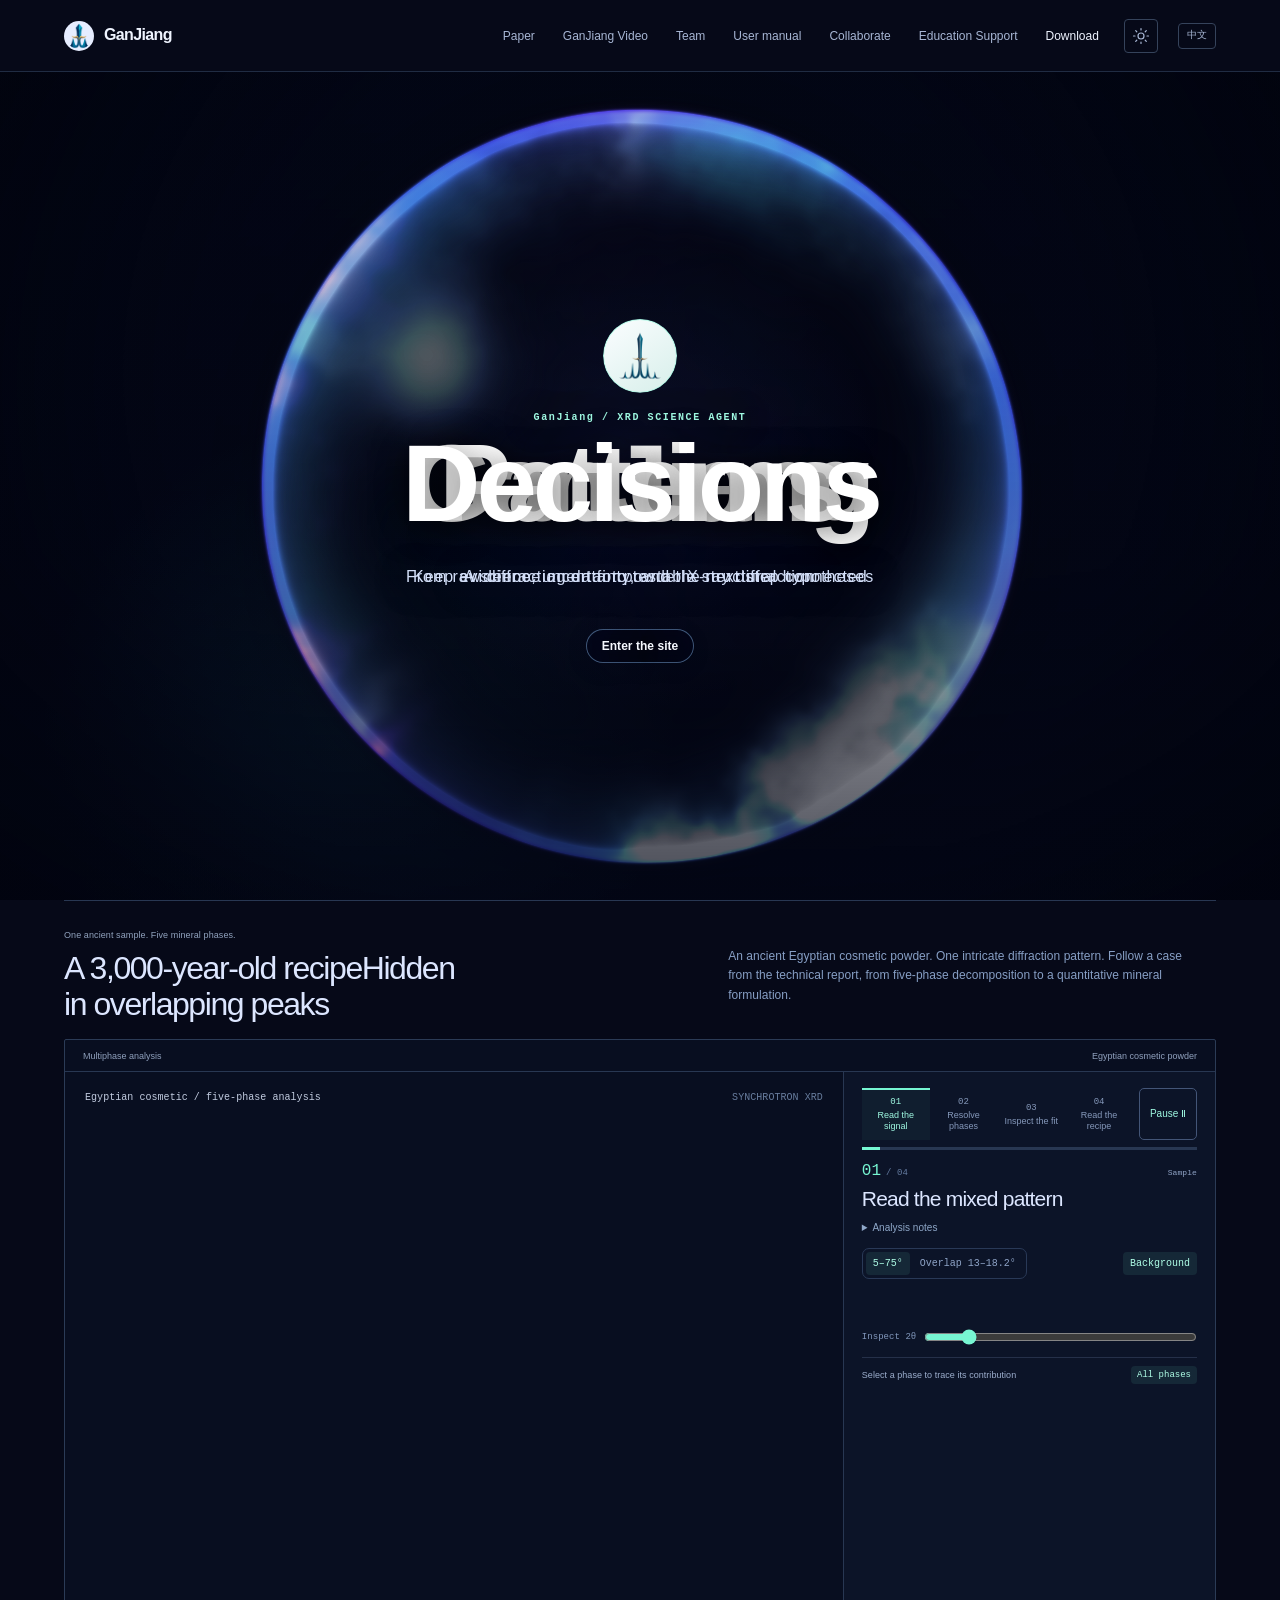
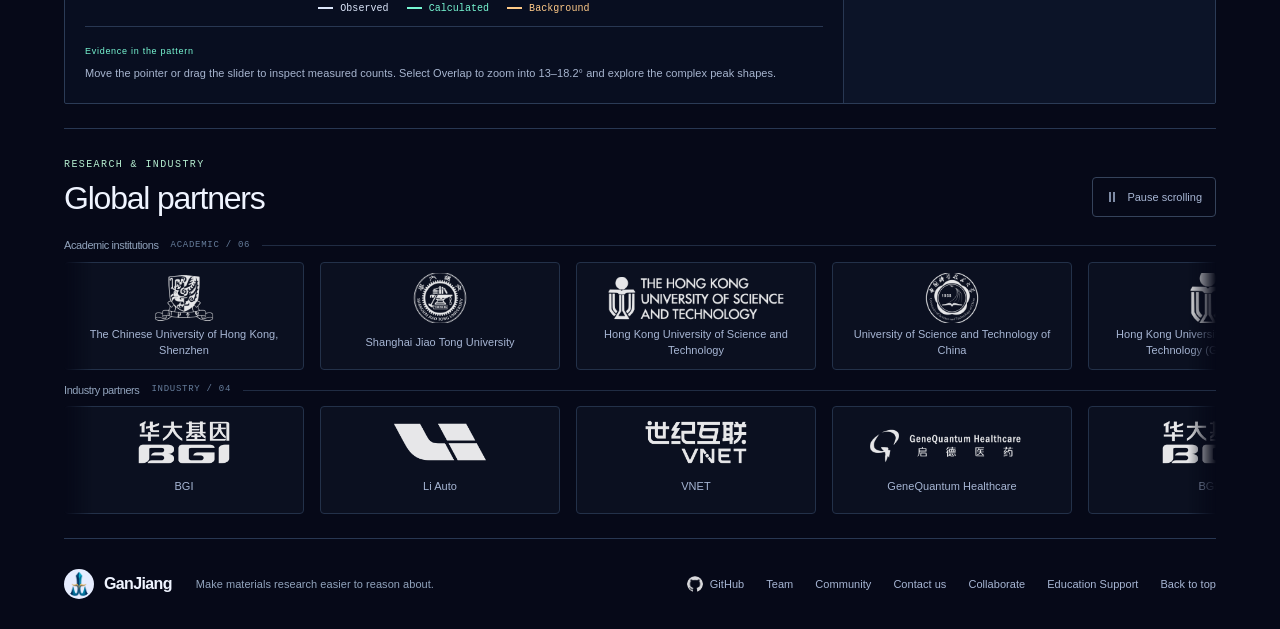
==== commit 2c0e63c9: "update" ====
--- a/index.html
+++ b/index.html
@@ -83,7 +83,7 @@
           <p class="hero-text" data-i18n="heroText">干将连接物相识别、多相分解与结构精修，让每一步判断都有证据可循。</p>
           <div class="hero-actions"><a class="button" href="apps/index.html" data-design-copy="try">体验干将</a><a class="text-link" href="#vision" data-vision-copy="visionLink">探索物演AI理念</a><a class="text-link" href="gj-pdf.html">GJ-PDF-V1</a></div>
           <div class="hero-lead">
-            <a class="hero-lead-person" href="team.html#bin-cao"><img src="assets/images/bin-cao.webp" width="64" height="64" decoding="async" alt="曹斌 / Bin Cao" /><span><small data-vision-copy="leadRole">项目负责人</small><strong data-vision-copy="leadName">曹斌博士</strong><span data-vision-copy="leadOrg">诺亚方舟伦敦研究院</span></span></a>
+            <a class="hero-lead-person" href="team.html#bin-cao"><img src="assets/images/bin-cao.webp" width="64" height="64" decoding="async" alt="曹斌 / Bin Cao" /><span><small data-vision-copy="leadRole">项目负责人</small><strong data-vision-copy="leadName">曹斌</strong><span data-vision-copy="leadOrg">诺亚方舟伦敦研究院</span></span></a>
             <a class="hero-lead-profile" href="https://www.caobin.asia/" target="_blank" rel="noopener noreferrer" data-vision-copy="leadProfile">个人主页</a>
           </div>
         </div>
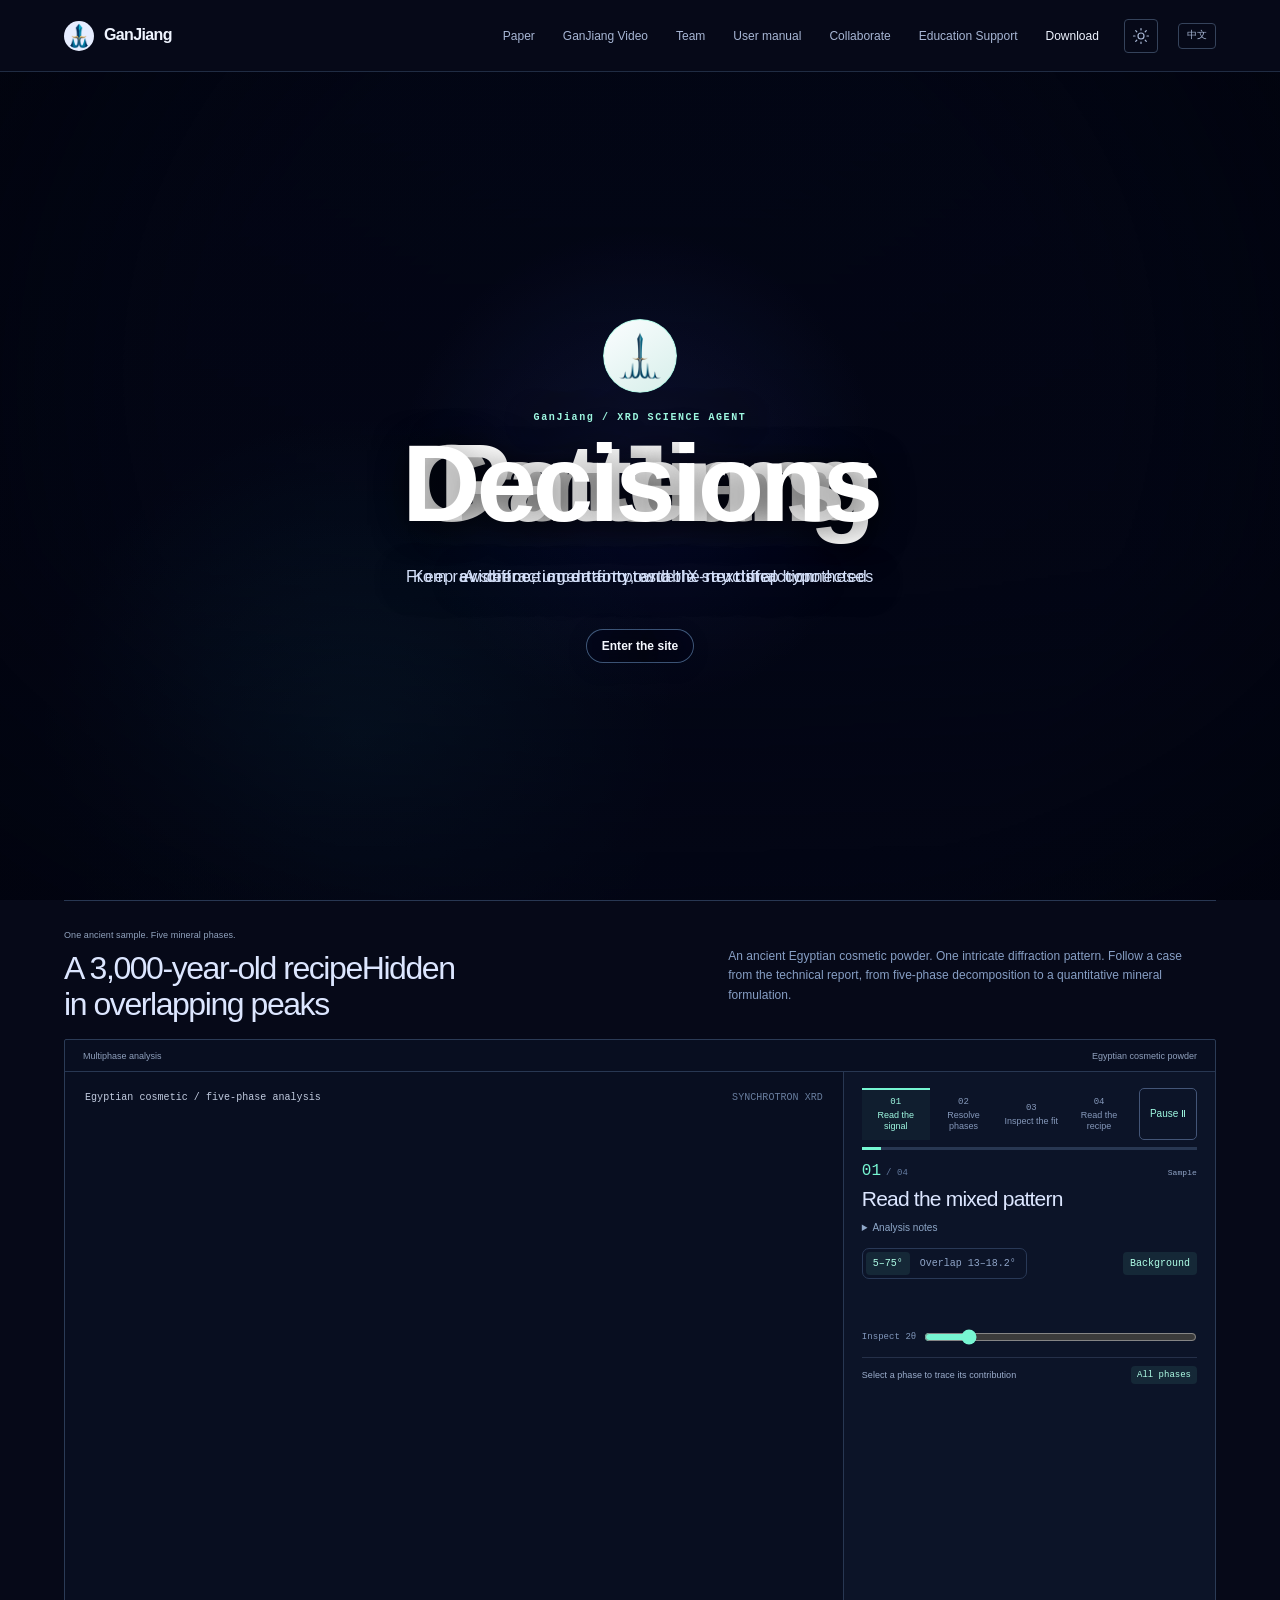
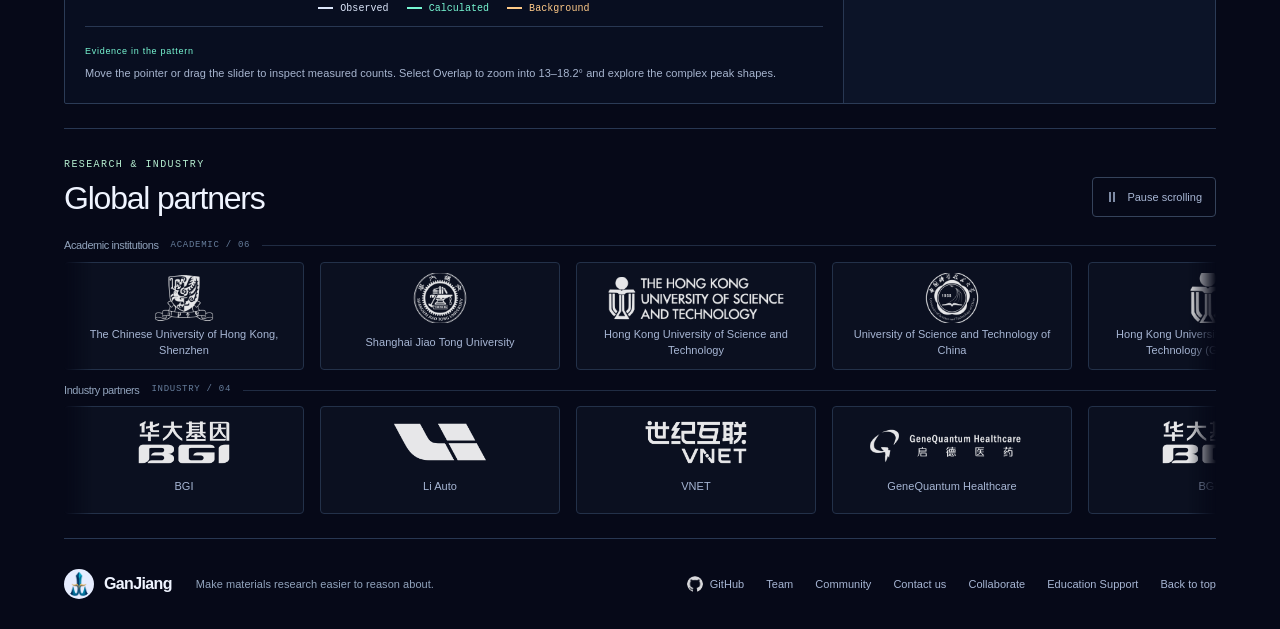
==== commit fd401ec8: "update" ====
--- a/index.html
+++ b/index.html
@@ -130,7 +130,7 @@
               <span class="vision-edge vision-edge-left" data-vision-copy="edgeLeft">实验反馈更新认知</span>
 
               <div class="vision-core">
-                <img class="phyevo-mark" src="assets/images/phyevo-mark.svg" width="58" height="58" alt="" />
+                <img class="phyevo-mark" src="assets/images/phyevo-mark.svg" width="76" height="76" alt="" />
                 <span class="phyevo-wordmark">PhyEvo <span>AI</span></span>
                 <span class="phyevo-chinese">物演AI · Physics × Evolution</span>
                 <strong data-vision-copy="coreTitle">材料科学通用智能</strong>
--- a/materials-vision.css
+++ b/materials-vision.css
@@ -67,7 +67,7 @@
 .materials-vision.has-entered .vision-design { animation-delay: .24s; }
 .materials-vision.has-entered .vision-experiment { animation-delay: .36s; }
 .vision-image-note { margin: 10px 0 0; font-size: 12px; line-height: 1.6; color: var(--theme-subtle, #8495ab); text-align: right; }
-.vision-core .phyevo-mark { display: block; width: 52px; height: 52px; margin-bottom: 2px; }
+.vision-core .phyevo-mark { display: block; width: 76px; height: 76px; margin-bottom: 2px; }
 .vision-core .phyevo-wordmark { font: 550 clamp(26px, 2.5vw, 36px)/1.2 var(--display); letter-spacing: -.055em; color: var(--theme-text, #eff4ff); }
 .phyevo-wordmark > span { font-weight: 350; color: var(--vision-accent); }
 .vision-core .phyevo-chinese { font-size: 12px; line-height: 1.4; letter-spacing: .02em; color: var(--theme-muted, #a7b6d4); }
